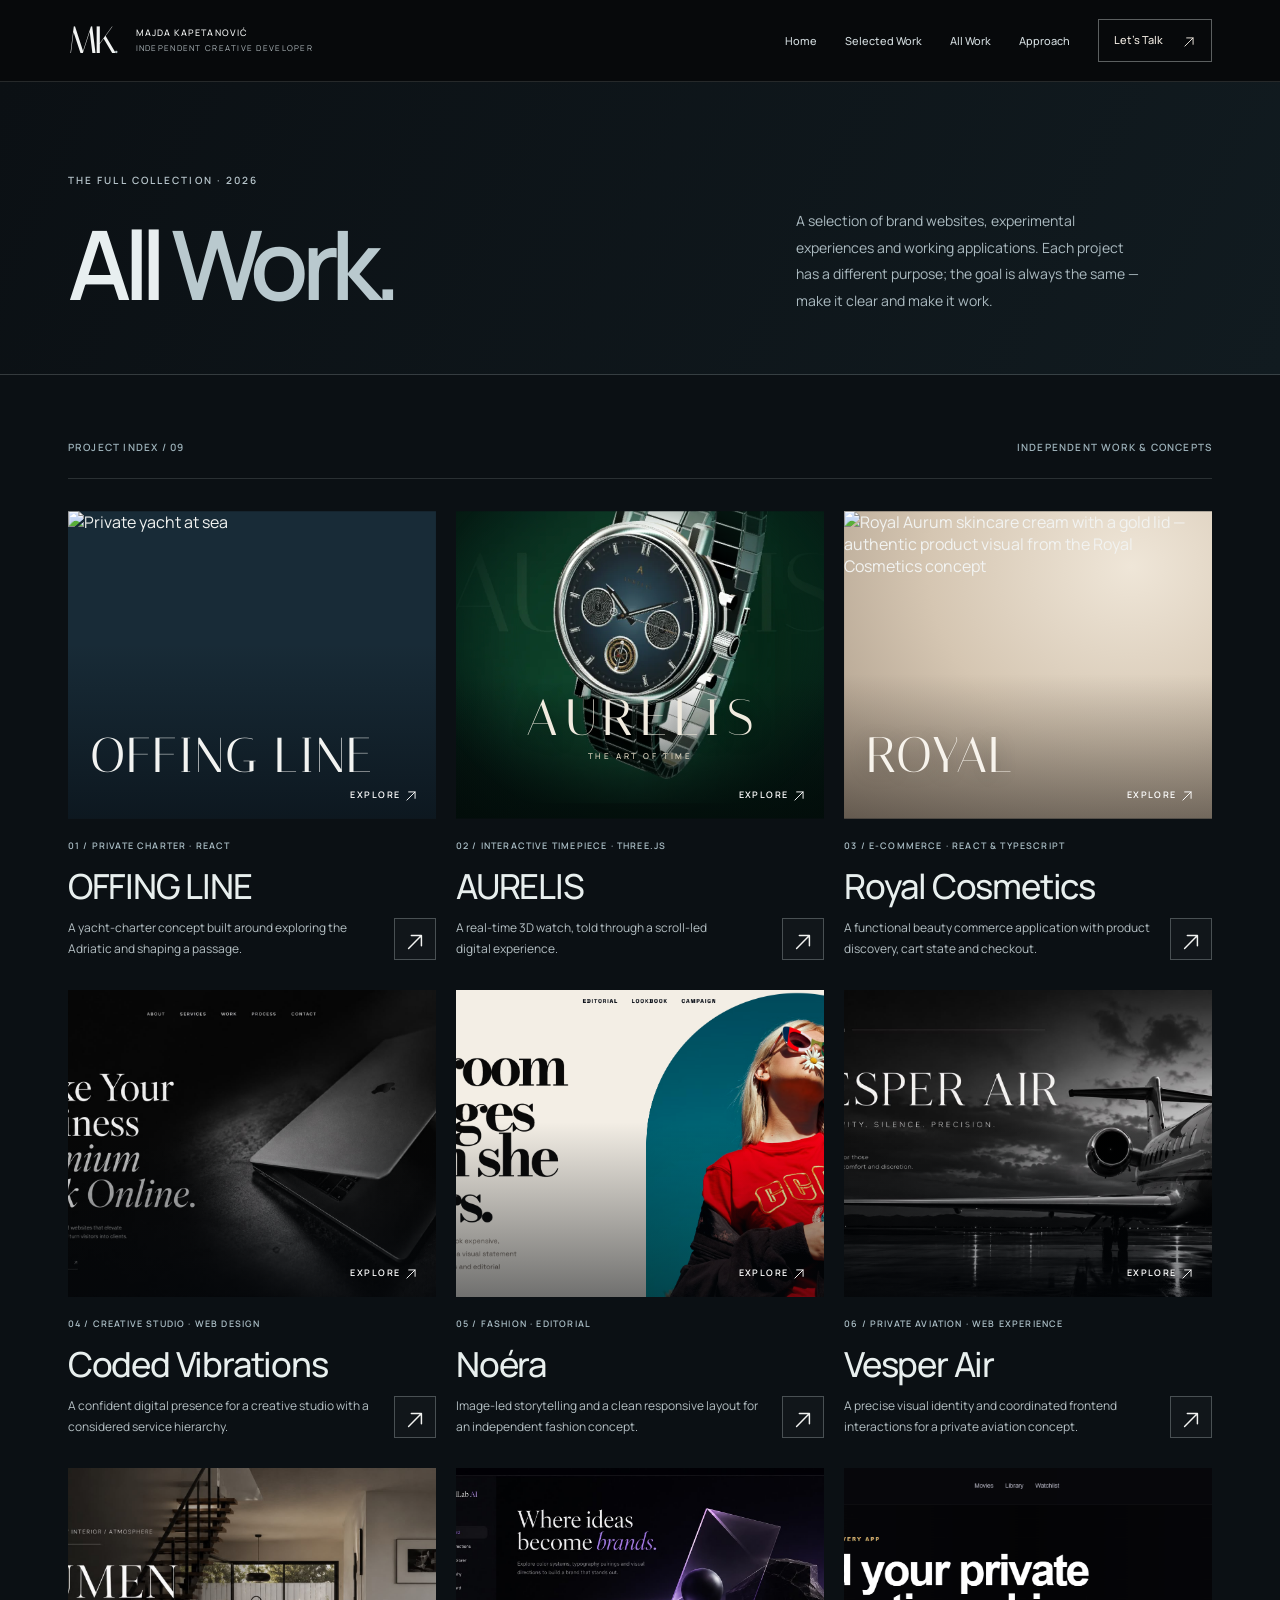
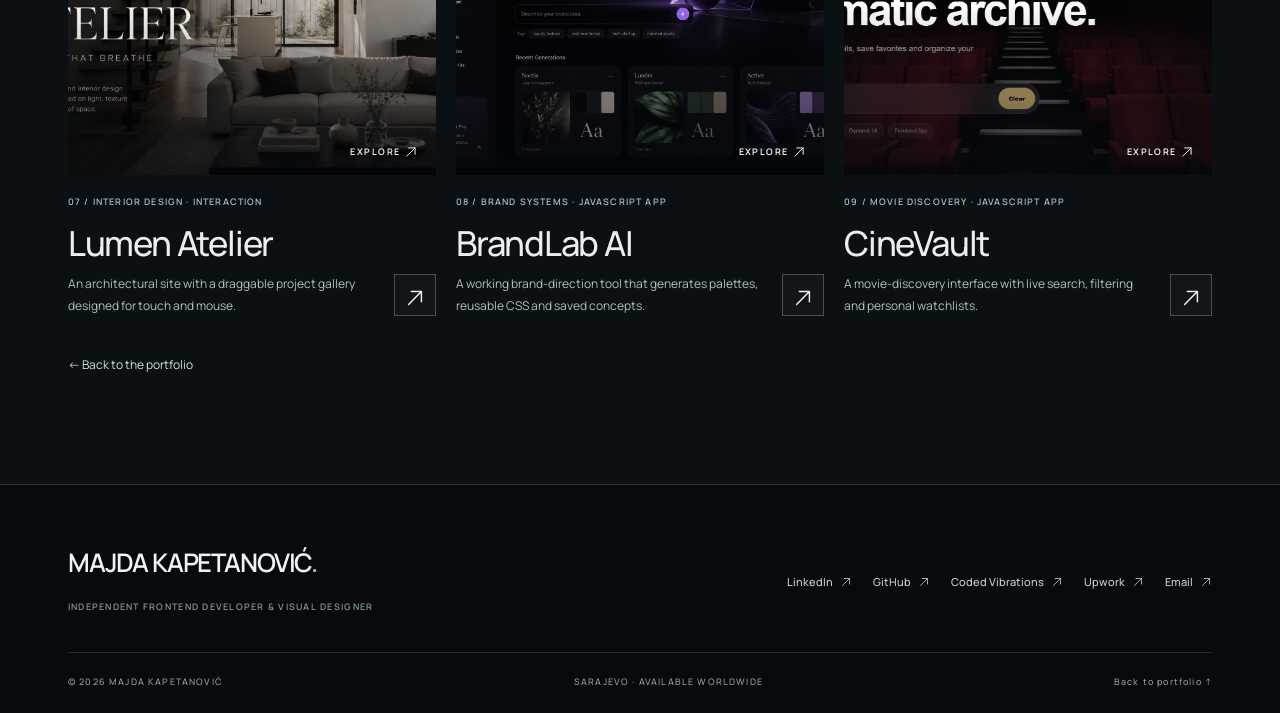
==== all-work.html @ 7fad2036 "Replace unrelated beauty stock photo with real Royal Aurum luxury product image" ====
<!DOCTYPE html><html lang="en" class="no-js"><head>
<meta charset="utf-8"><meta name="viewport" content="width=device-width,initial-scale=1">
<title>All Work | Majda Kapetanović — Frontend Developer &amp; Visual Designer</title>
<meta name="description" content="Selected websites, interactive brand experiences and frontend applications by Majda Kapetanović. Explore all projects.">
<meta name="robots" content="index, follow">
<meta name="theme-color" content="#080808">
<link rel="canonical" href="https://majdakapetanovic.com/all-work.html">
<meta property="og:type" content="website">
<meta property="og:title" content="All Work | Majda Kapetanović">
<meta property="og:description" content="An archive of websites, interactive experiences and practical frontend applications.">
<meta property="og:url" content="https://majdakapetanovic.com/all-work.html">
<meta property="og:image" content="https://majdakapetanovic.com/images/social-preview.png">
<link rel="icon" href="favicon.svg?v=3" type="image/svg+xml">
<link rel="preconnect" href="https://fonts.googleapis.com"><link rel="preconnect" href="https://fonts.gstatic.com" crossorigin>
<link href="https://fonts.googleapis.com/css2?family=Italiana&amp;family=Manrope:wght@300;400;500;600&amp;display=swap" rel="stylesheet">
<link rel="stylesheet" href="portfolio-v3.css">
    <link rel="stylesheet" href="portfolio-v4.css">
<script>document.documentElement.classList.replace("no-js","js");</script>
</head><body>
<a class="skip-link" href="#main-content">Skip to content</a>
<header class="v3-header" id="top">
<a class="v3-brand" href="/" aria-label="Return to Majda Kapetanović home"><span class="v3-brand__mark">MK<span class="v3-brand__dot">.</span></span><span class="v3-brand__name">MAJDA KAPETANOVIĆ<br><small>INDEPENDENT CREATIVE DEVELOPER</small></span></a>
<button class="v3-menu" type="button" aria-expanded="false" aria-controls="v3-navigation" aria-label="Open navigation"><span></span><span></span></button>
<nav class="v3-nav" id="v3-navigation" aria-label="Main navigation"><a href="/">Home</a><a href="/#selected-work">Selected Work</a><a href="/all-work.html" aria-current="page">All Work</a><a href="/#approach">Approach</a><a href="/#contact" class="v3-nav__contact">Let's Talk <span aria-hidden="true"><svg class="v3-arrow" width="16" height="16" viewBox="0 0 24 24" fill="none" stroke="currentColor" stroke-width="1.6" stroke-linecap="round" stroke-linejoin="round" aria-hidden="true" focusable="false"><path d="M5 19 19 5M8 5h11v11"/></svg></span></a></nav></header>
<main id="main-content">
<section class="v3-archive-hero"><div><span class="v3-overline">THE FULL COLLECTION · 2026</span><h1>All <em>Work.</em></h1></div>
<p>A selection of brand websites, experimental experiences and working applications. Each project has a different purpose; the goal is always the same — make it clear and make it work.</p></section>
<section class="v3-archive" aria-label="All portfolio projects">
<div class="v3-archive__heading"><span>PROJECT INDEX / 09</span><span>INDEPENDENT WORK &amp; CONCEPTS</span></div>
<div class="v3-archive-grid"><article class="v3-project v3-project--offing" data-v3-reveal>
<a class="v3-project__visual" href="https://offing-line.vercel.app/" target="_blank" rel="noopener noreferrer" aria-label="Explore OFFING LINE live project">
<img src="https://offing-line.vercel.app/images/passage-retouched-1920.webp" alt="Private yacht at sea" width="1200" height="900" loading="lazy" decoding="async"><span class="v3-project__watermark">OFFING LINE</span>
<span class="v3-project__explore">EXPLORE <svg class="v3-arrow" width="16" height="16" viewBox="0 0 24 24" fill="none" stroke="currentColor" stroke-width="1.6" stroke-linecap="round" stroke-linejoin="round" aria-hidden="true" focusable="false"><path d="M5 19 19 5M8 5h11v11"/></svg></span></a>
<div class="v3-project__meta"><div><span>01 / PRIVATE CHARTER · REACT</span><h3>OFFING LINE</h3><p>A yacht-charter concept built around exploring the Adriatic and shaping a passage.</p></div><a href="https://offing-line.vercel.app/" target="_blank" rel="noopener noreferrer" aria-label="Visit OFFING LINE"><span aria-hidden="true"><svg class="v3-arrow" width="16" height="16" viewBox="0 0 24 24" fill="none" stroke="currentColor" stroke-width="1.6" stroke-linecap="round" stroke-linejoin="round" aria-hidden="true" focusable="false"><path d="M5 19 19 5M8 5h11v11"/></svg></span></a></div>
</article>
<article class="v3-project v3-project--aurelis" data-v3-reveal>
<a class="v3-project__visual" href="https://aurelis-atelier-omega.vercel.app/" target="_blank" rel="noopener noreferrer" aria-label="Explore AURELIS live project">
<div class="v3-project__aurelis-silk" style="background-image:url('https://aurelis-atelier-omega.vercel.app/images/emerald-satin.png')" aria-hidden="true"></div><img class="v3-project__watch-image" src="images/aurelis-watch.webp" alt="" width="720" height="726" loading="lazy" decoding="async" onload="this.parentElement.classList.add('has-watch-image')" onerror="this.remove()"><div class="v3-project__aurelis-art" aria-hidden="true"><span>A</span><strong>AURELIS</strong><small>THE ART OF TIME</small></div>
<span class="v3-project__explore">EXPLORE <svg class="v3-arrow" width="16" height="16" viewBox="0 0 24 24" fill="none" stroke="currentColor" stroke-width="1.6" stroke-linecap="round" stroke-linejoin="round" aria-hidden="true" focusable="false"><path d="M5 19 19 5M8 5h11v11"/></svg></span></a>
<div class="v3-project__meta"><div><span>02 / INTERACTIVE TIMEPIECE · THREE.JS</span><h3>AURELIS</h3><p>A real-time 3D watch, told through a scroll-led digital experience.</p></div><a href="https://aurelis-atelier-omega.vercel.app/" target="_blank" rel="noopener noreferrer" aria-label="Visit AURELIS"><span aria-hidden="true"><svg class="v3-arrow" width="16" height="16" viewBox="0 0 24 24" fill="none" stroke="currentColor" stroke-width="1.6" stroke-linecap="round" stroke-linejoin="round" aria-hidden="true" focusable="false"><path d="M5 19 19 5M8 5h11v11"/></svg></span></a></div>
</article>
<article class="v3-project v3-project--royal" data-v3-reveal>
<a class="v3-project__visual" href="https://final-royal-cosmetics-2.vercel.app/" target="_blank" rel="noopener noreferrer" aria-label="Explore Royal Cosmetics live project">
<img src="images/royal-aurum.webp" alt="Royal Aurum skincare cream with a gold lid — authentic product visual from the Royal Cosmetics concept" width="640" height="640" loading="lazy" decoding="async"><span class="v3-project__watermark">ROYAL</span>
<span class="v3-project__explore">EXPLORE <svg class="v3-arrow" width="16" height="16" viewBox="0 0 24 24" fill="none" stroke="currentColor" stroke-width="1.6" stroke-linecap="round" stroke-linejoin="round" aria-hidden="true" focusable="false"><path d="M5 19 19 5M8 5h11v11"/></svg></span></a>
<div class="v3-project__meta"><div><span>03 / E-COMMERCE · REACT &amp; TYPESCRIPT</span><h3>Royal Cosmetics</h3><p>A functional beauty commerce application with product discovery, cart state and checkout.</p></div><a href="https://final-royal-cosmetics-2.vercel.app/" target="_blank" rel="noopener noreferrer" aria-label="Visit Royal Cosmetics"><span aria-hidden="true"><svg class="v3-arrow" width="16" height="16" viewBox="0 0 24 24" fill="none" stroke="currentColor" stroke-width="1.6" stroke-linecap="round" stroke-linejoin="round" aria-hidden="true" focusable="false"><path d="M5 19 19 5M8 5h11v11"/></svg></span></a></div>
</article>
<article class="v3-project " data-v3-reveal>
<a class="v3-project__visual" href="https://majda03.github.io/Premium-Landing/" target="_blank" rel="noopener noreferrer" aria-label="Explore Coded Vibrations live project">
<img src="images/coded-vibrations.jpeg" alt="Coded Vibrations site preview" width="1200" height="900" loading="lazy" decoding="async">
<span class="v3-project__explore">EXPLORE <svg class="v3-arrow" width="16" height="16" viewBox="0 0 24 24" fill="none" stroke="currentColor" stroke-width="1.6" stroke-linecap="round" stroke-linejoin="round" aria-hidden="true" focusable="false"><path d="M5 19 19 5M8 5h11v11"/></svg></span></a>
<div class="v3-project__meta"><div><span>04 / CREATIVE STUDIO · WEB DESIGN</span><h3>Coded Vibrations</h3><p>A confident digital presence for a creative studio with a considered service hierarchy.</p></div><a href="https://majda03.github.io/Premium-Landing/" target="_blank" rel="noopener noreferrer" aria-label="Visit Coded Vibrations"><span aria-hidden="true"><svg class="v3-arrow" width="16" height="16" viewBox="0 0 24 24" fill="none" stroke="currentColor" stroke-width="1.6" stroke-linecap="round" stroke-linejoin="round" aria-hidden="true" focusable="false"><path d="M5 19 19 5M8 5h11v11"/></svg></span></a></div>
</article>
<article class="v3-project " data-v3-reveal>
<a class="v3-project__visual" href="https://majda03.github.io/Noera-Fashion-Landing-Page/" target="_blank" rel="noopener noreferrer" aria-label="Explore Noéra live project">
<img src="images/b.png" alt="Noéra editorial fashion website" width="1200" height="900" loading="lazy" decoding="async">
<span class="v3-project__explore">EXPLORE <svg class="v3-arrow" width="16" height="16" viewBox="0 0 24 24" fill="none" stroke="currentColor" stroke-width="1.6" stroke-linecap="round" stroke-linejoin="round" aria-hidden="true" focusable="false"><path d="M5 19 19 5M8 5h11v11"/></svg></span></a>
<div class="v3-project__meta"><div><span>05 / FASHION · EDITORIAL</span><h3>Noéra</h3><p>Image-led storytelling and a clean responsive layout for an independent fashion concept.</p></div><a href="https://majda03.github.io/Noera-Fashion-Landing-Page/" target="_blank" rel="noopener noreferrer" aria-label="Visit Noéra"><span aria-hidden="true"><svg class="v3-arrow" width="16" height="16" viewBox="0 0 24 24" fill="none" stroke="currentColor" stroke-width="1.6" stroke-linecap="round" stroke-linejoin="round" aria-hidden="true" focusable="false"><path d="M5 19 19 5M8 5h11v11"/></svg></span></a></div>
</article>
<article class="v3-project " data-v3-reveal>
<a class="v3-project__visual" href="https://majda03.github.io/Premium-vibe-Landing-Page/" target="_blank" rel="noopener noreferrer" aria-label="Explore Vesper Air live project">
<img src="images/vesper-air.jpeg" alt="Vesper Air luxury website" width="1200" height="900" loading="lazy" decoding="async">
<span class="v3-project__explore">EXPLORE <svg class="v3-arrow" width="16" height="16" viewBox="0 0 24 24" fill="none" stroke="currentColor" stroke-width="1.6" stroke-linecap="round" stroke-linejoin="round" aria-hidden="true" focusable="false"><path d="M5 19 19 5M8 5h11v11"/></svg></span></a>
<div class="v3-project__meta"><div><span>06 / PRIVATE AVIATION · WEB EXPERIENCE</span><h3>Vesper Air</h3><p>A precise visual identity and coordinated frontend interactions for a private aviation concept.</p></div><a href="https://majda03.github.io/Premium-vibe-Landing-Page/" target="_blank" rel="noopener noreferrer" aria-label="Visit Vesper Air"><span aria-hidden="true"><svg class="v3-arrow" width="16" height="16" viewBox="0 0 24 24" fill="none" stroke="currentColor" stroke-width="1.6" stroke-linecap="round" stroke-linejoin="round" aria-hidden="true" focusable="false"><path d="M5 19 19 5M8 5h11v11"/></svg></span></a></div>
</article>
<article class="v3-project " data-v3-reveal>
<a class="v3-project__visual" href="https://majda03.github.io/LUMEN-Atelier/" target="_blank" rel="noopener noreferrer" aria-label="Explore Lumen Atelier live project">
<img src="images/lumen-atelier.jpeg" alt="Lumen Atelier architecture website" width="1200" height="900" loading="lazy" decoding="async">
<span class="v3-project__explore">EXPLORE <svg class="v3-arrow" width="16" height="16" viewBox="0 0 24 24" fill="none" stroke="currentColor" stroke-width="1.6" stroke-linecap="round" stroke-linejoin="round" aria-hidden="true" focusable="false"><path d="M5 19 19 5M8 5h11v11"/></svg></span></a>
<div class="v3-project__meta"><div><span>07 / INTERIOR DESIGN · INTERACTION</span><h3>Lumen Atelier</h3><p>An architectural site with a draggable project gallery designed for touch and mouse.</p></div><a href="https://majda03.github.io/LUMEN-Atelier/" target="_blank" rel="noopener noreferrer" aria-label="Visit Lumen Atelier"><span aria-hidden="true"><svg class="v3-arrow" width="16" height="16" viewBox="0 0 24 24" fill="none" stroke="currentColor" stroke-width="1.6" stroke-linecap="round" stroke-linejoin="round" aria-hidden="true" focusable="false"><path d="M5 19 19 5M8 5h11v11"/></svg></span></a></div>
</article>
<article class="v3-project " data-v3-reveal>
<a class="v3-project__visual" href="https://majda03.github.io/BrandLab-AI-App/" target="_blank" rel="noopener noreferrer" aria-label="Explore BrandLab AI live project">
<img src="images/brandlab-preview.jpeg" alt="BrandLab AI application preview" width="1200" height="900" loading="lazy" decoding="async">
<span class="v3-project__explore">EXPLORE <svg class="v3-arrow" width="16" height="16" viewBox="0 0 24 24" fill="none" stroke="currentColor" stroke-width="1.6" stroke-linecap="round" stroke-linejoin="round" aria-hidden="true" focusable="false"><path d="M5 19 19 5M8 5h11v11"/></svg></span></a>
<div class="v3-project__meta"><div><span>08 / BRAND SYSTEMS · JAVASCRIPT APP</span><h3>BrandLab AI</h3><p>A working brand-direction tool that generates palettes, reusable CSS and saved concepts.</p></div><a href="https://majda03.github.io/BrandLab-AI-App/" target="_blank" rel="noopener noreferrer" aria-label="Visit BrandLab AI"><span aria-hidden="true"><svg class="v3-arrow" width="16" height="16" viewBox="0 0 24 24" fill="none" stroke="currentColor" stroke-width="1.6" stroke-linecap="round" stroke-linejoin="round" aria-hidden="true" focusable="false"><path d="M5 19 19 5M8 5h11v11"/></svg></span></a></div>
</article>
<article class="v3-project " data-v3-reveal>
<a class="v3-project__visual" href="https://majda03.github.io/Cinema-applicaton-JavaScript-HTML-CSS/" target="_blank" rel="noopener noreferrer" aria-label="Explore CineVault live project">
<img src="images/cinevault-preview1.png" alt="CineVault movie application preview" width="1200" height="900" loading="lazy" decoding="async">
<span class="v3-project__explore">EXPLORE <svg class="v3-arrow" width="16" height="16" viewBox="0 0 24 24" fill="none" stroke="currentColor" stroke-width="1.6" stroke-linecap="round" stroke-linejoin="round" aria-hidden="true" focusable="false"><path d="M5 19 19 5M8 5h11v11"/></svg></span></a>
<div class="v3-project__meta"><div><span>09 / MOVIE DISCOVERY · JAVASCRIPT APP</span><h3>CineVault</h3><p>A movie-discovery interface with live search, filtering and personal watchlists.</p></div><a href="https://majda03.github.io/Cinema-applicaton-JavaScript-HTML-CSS/" target="_blank" rel="noopener noreferrer" aria-label="Visit CineVault"><span aria-hidden="true"><svg class="v3-arrow" width="16" height="16" viewBox="0 0 24 24" fill="none" stroke="currentColor" stroke-width="1.6" stroke-linecap="round" stroke-linejoin="round" aria-hidden="true" focusable="false"><path d="M5 19 19 5M8 5h11v11"/></svg></span></a></div>
</article></div>
<a class="v3-archive-back" href="/">← Back to the portfolio</a>
</section></main>
<footer class="v3-footer v4-footer">
 <div class="v4-footer__identity"><strong>MAJDA KAPETANOVIĆ<span aria-hidden="true">.</span></strong><small>INDEPENDENT FRONTEND DEVELOPER &amp; VISUAL DESIGNER</small></div>
 <div class="v4-footer__social" aria-label="Professional profiles">
   <a href="https://www.linkedin.com/in/majda-kapetanovi%C4%87-b5982b284/" target="_blank" rel="noopener noreferrer">LinkedIn <svg class="v3-arrow" width="16" height="16" viewBox="0 0 24 24" fill="none" stroke="currentColor" stroke-width="1.6" stroke-linecap="round" stroke-linejoin="round" aria-hidden="true" focusable="false"><path d="M5 19 19 5M8 5h11v11"/></svg></a>
   <a href="https://github.com/majda03" target="_blank" rel="noopener noreferrer">GitHub <svg class="v3-arrow" width="16" height="16" viewBox="0 0 24 24" fill="none" stroke="currentColor" stroke-width="1.6" stroke-linecap="round" stroke-linejoin="round" aria-hidden="true" focusable="false"><path d="M5 19 19 5M8 5h11v11"/></svg></a>
   <a href="https://www.instagram.com/codedvibrations/" target="_blank" rel="noopener noreferrer" aria-label="Coded Vibrations creative studio on Instagram">Coded Vibrations <svg class="v3-arrow" width="16" height="16" viewBox="0 0 24 24" fill="none" stroke="currentColor" stroke-width="1.6" stroke-linecap="round" stroke-linejoin="round" aria-hidden="true" focusable="false"><path d="M5 19 19 5M8 5h11v11"/></svg></a>
   <a href="https://www.upwork.com/freelancers/~017c87bd321f2e297f" target="_blank" rel="noopener noreferrer">Upwork <svg class="v3-arrow" width="16" height="16" viewBox="0 0 24 24" fill="none" stroke="currentColor" stroke-width="1.6" stroke-linecap="round" stroke-linejoin="round" aria-hidden="true" focusable="false"><path d="M5 19 19 5M8 5h11v11"/></svg></a>
   <a href="mailto:majda.tech10@gmail.com">Email <svg class="v3-arrow" width="16" height="16" viewBox="0 0 24 24" fill="none" stroke="currentColor" stroke-width="1.6" stroke-linecap="round" stroke-linejoin="round" aria-hidden="true" focusable="false"><path d="M5 19 19 5M8 5h11v11"/></svg></a>
 </div>
 <div class="v4-footer__base"><span>© 2026 MAJDA KAPETANOVIĆ</span><span>SARAJEVO · AVAILABLE WORLDWIDE</span><a href="/">Back to portfolio ↑</a></div>
 </footer>
<script src="portfolio-v3.js" defer></script></body></html>
---- portfolio-v3.css ----
:root{--black:#080808;--ink:#0e0d0d;--ivory:#f1ebe2;--muted:#beb6b1;--rose:#c9a7b0;--wine:#40202b;--line:rgba(241,235,226,.17);--page:clamp(22px,5.3vw,105px);--serif:"Italiana",Georgia,serif;--sans:"Manrope",Arial,sans-serif;--ease:cubic-bezier(.22,1,.36,1)}
*,*::before,*::after{box-sizing:border-box}
html{scroll-behavior:smooth;scroll-padding-top:86px;background:var(--black)}
body{margin:0;min-width:320px;overflow-x:hidden;background:var(--black);color:var(--ivory);font-family:var(--sans);-webkit-font-smoothing:antialiased}
a{color:inherit;text-decoration:none}
button,input,select,textarea{font:inherit}
button{cursor:pointer}
a,button{-webkit-tap-highlight-color:transparent}
a:focus-visible,button:focus-visible,input:focus-visible,textarea:focus-visible,select:focus-visible,summary:focus-visible{outline:2px solid var(--rose);outline-offset:5px}
::selection{background:#d9bec5;color:#160f12}
.skip-link{position:fixed;top:-70px;left:20px;z-index:200;padding:14px 18px;background:var(--ivory);color:#111;transition:top .2s}
.skip-link:focus{top:12px}
.v3-overline{display:block;font:600 10px/1.6 var(--sans);letter-spacing:.21em;text-transform:uppercase;color:var(--rose)}
.v3-overline span{color:var(--ivory)}
.v3-header{height:82px;padding:0 var(--page);position:relative;z-index:20;border-bottom:1px solid var(--line);display:flex;align-items:center;justify-content:space-between;gap:30px;background:rgba(8,8,8,.95)}
.v3-brand{display:flex;align-items:center;gap:21px;min-width:0}
.v3-brand__mark{font:400 38px/1 var(--serif);white-space:nowrap;letter-spacing:-.09em}
.v3-brand__dot{color:#c396a5}
.v3-brand__name{font:500 9px/1.65 var(--sans);letter-spacing:.12em;white-space:nowrap}
.v3-brand__name small{font:400 8px/1.6 var(--sans);letter-spacing:.16em;color:#ada5a1}
.v3-nav{display:flex;align-items:center;gap:clamp(16px,2.2vw,38px)}
.v3-nav a{font-size:11px;font-weight:500;white-space:nowrap;color:#cbc4c0;transition:color .25s}
.v3-nav a:hover{color:#fff}
.v3-nav__contact{border:1px solid rgba(230,213,217,.42);padding:12px 15px;color:#f1ebe2!important}
.v3-nav__contact span{padding-left:17px}
.v3-menu{display:none}
/* A substantially redesigned introduction: real portrait, strong visual hierarchy, no noise. */
.v3-hero{position:relative;isolation:isolate;min-height:min(820px,calc(100svh - 82px));display:grid;grid-template-columns:minmax(0,1.17fr) minmax(310px,.83fr);align-items:stretch;overflow:hidden;background:#080808}
.v3-hero::before{content:"";position:absolute;inset:-15% 25% 0 -30%;background:radial-gradient(ellipse at 74% 64%,rgba(86,28,48,.24),transparent 61%);pointer-events:none;z-index:-1}
.v3-hero__content{min-width:0;z-index:2;display:flex;flex-direction:column;justify-content:center;padding:clamp(72px,7vw,140px) 0 clamp(100px,8vw,120px) var(--page)}
.v3-hero__eyebrow{margin:0 0 clamp(28px,4vw,64px)}
.v3-hero h1{font:400 clamp(66px,7.2vw,137px)/1.02 var(--serif);letter-spacing:-.037em;font-weight:400;margin:0;max-width:1050px;position:relative}
.v3-hero h1 em{display:block;font-weight:400;font-style:normal;color:#d3b0b8;white-space:nowrap;letter-spacing:-.05em}
.v3-hero__intro{font:400 clamp(13px,1.04vw,16px)/1.9 var(--sans);color:#bdb3b1;max-width:490px;margin:clamp(30px,4vw,48px) 0 28px}
.v3-hero__actions{display:flex;flex-wrap:wrap;align-items:center;gap:clamp(17px,2vw,32px);margin-top:8px}
.v3-button{display:inline-flex;align-items:center;justify-content:space-between;min-width:218px;gap:32px;padding:17px 19px;background:var(--ivory);color:#141012;font:600 11px/1.5 var(--sans);transition:background .2s,transform .3s var(--ease)}
.v3-button:hover{background:#dcbec6;transform:translateY(-2px)}
.v3-text-link{font-size:11px;font-weight:600;border-bottom:1px solid #a69a99;padding:14px 0;display:inline-flex;gap:26px;transition:color .25s}
.v3-text-link:hover{color:#e1b6c1}
.v3-hero__portrait{min-width:0;position:relative;margin:0;overflow:hidden;border-left:1px solid var(--line);background:#191719}
.v3-hero__portrait picture{display:block;height:100%}
.v3-hero__portrait img{width:100%;height:100%;object-fit:cover;object-position:center 31%;filter:grayscale(100%) contrast(1.05) brightness(.87)}
.v3-hero__portrait::after{content:"";position:absolute;inset:0;background:linear-gradient(180deg,rgba(14,10,12,.08),transparent 34%,rgba(11,8,10,.42) 100%);pointer-events:none}
.v3-hero__portrait figcaption{position:absolute;z-index:1;bottom:23px;left:24px;right:24px;display:flex;justify-content:space-between;gap:10px;font:600 8px/1.6 var(--sans);letter-spacing:.12em;color:#e7dfdb}
.v3-hero__index{position:absolute;bottom:26px;left:var(--page);width:calc(56% - var(--page));display:flex;justify-content:space-between;gap:20px;color:#8a7d7f;font-size:9px;font-weight:600;letter-spacing:.17em}
.v3-hero__index span{color:#b39ea5}
.v3-section-heading{display:grid;grid-template-columns:.24fr 1fr .68fr;gap:36px;align-items:end;margin-bottom:clamp(35px,5vw,75px)}
.v3-section-heading h2{font:400 clamp(56px,6.3vw,110px)/1.02 var(--serif);letter-spacing:-.035em;margin:0}
.v3-section-heading h2 em{font-weight:400;color:#c9a7b0;font-style:normal}
.v3-section-heading>p{color:var(--muted);font:400 13px/1.9 var(--sans);max-width:320px;margin:0}
.v3-work{padding:clamp(78px,8.4vw,135px) var(--page) clamp(75px,8vw,120px);background:#0c0c0c;border-top:1px solid var(--line)}
.v3-feature-grid{display:grid;grid-template-columns:repeat(3,minmax(0,1fr));gap:clamp(15px,2vw,28px)}
.v3-project{min-width:0}
.v3-project__visual{height:clamp(230px,29vw,485px);position:relative;overflow:hidden;display:block;isolation:isolate;background:#16242c}
.v3-project__visual::after{content:"";position:absolute;inset:0;background:linear-gradient(180deg,transparent 43%,rgba(4,8,13,.55) 100%);pointer-events:none}
.v3-project__visual img{width:100%;height:100%;object-fit:cover;transition:transform .75s var(--ease)}
.v3-project:hover .v3-project__visual img{transform:scale(1.05)}
.v3-project__watermark{position:absolute;z-index:1;bottom:37px;left:22px;color:#f1eae2;font:400 clamp(37px,3.8vw,62px)/1.05 var(--serif);letter-spacing:.02em}
.v3-project__explore{position:absolute;z-index:2;right:18px;bottom:16px;font-size:9px;font-weight:600;letter-spacing:.16em;color:#fff}
.v3-project--aurelis .v3-project__visual{background:radial-gradient(ellipse at 53% 43%,#235d45,#06251a 68%,#04130d)}
.v3-project__aurelis-silk{position:absolute;inset:0;background-position:center;background-size:cover;opacity:.48;mix-blend-mode:soft-light;filter:saturate(.75)}
.v3-project__aurelis-art{z-index:1;position:absolute;inset:0;display:flex;align-items:center;justify-content:center;flex-direction:column}
.v3-project__aurelis-art>span{position:absolute;font:400 clamp(150px,20vw,310px)/.8 var(--serif);color:rgba(232,220,200,.16);transform:translateY(-3%)}
.v3-project__aurelis-art strong{z-index:1;font:400 clamp(47px,5.4vw,87px)/1 var(--serif);letter-spacing:.11em;color:#f1ebdf;text-indent:.11em}
.v3-project__aurelis-art small{z-index:1;font:500 9px/1.5 var(--sans);letter-spacing:.32em;color:#e1d8c4;margin-top:17px}
.v3-project--royal .v3-project__visual{background:#3c1d2c}
.v3-project--royal .v3-project__visual img{filter:saturate(.8) brightness(.76)}
.v3-project__meta{display:flex;justify-content:space-between;align-items:flex-end;gap:16px;padding:25px 0 0}
.v3-project__meta>div{min-width:0}
.v3-project__meta>div>span{display:block;font:600 9px/1.5 var(--sans);letter-spacing:.13em;color:#ae939e;margin-bottom:13px}
.v3-project__meta h3{font:400 clamp(30px,3vw,49px)/1.2 var(--serif);margin:0 0 10px}
.v3-project__meta p{font:400 12px/1.8 var(--sans);margin:0;max-width:345px;color:#b4aaa9}
.v3-project__meta>a{font-size:24px;flex-shrink:0;width:42px;height:42px;border:1px solid var(--line);display:flex;align-items:center;justify-content:center;transition:background .25s}
.v3-project__meta>a:hover{background:var(--wine)}
.v3-all-work-link{display:flex;align-items:center;gap:26px;padding:25px 0 0;margin-top:55px;border-top:1px solid var(--line);font:400 clamp(25px,3.1vw,45px)/1.3 var(--serif)}
.v3-all-work-link>span:first-child{margin-left:auto;font:500 10px/1.7 var(--sans);letter-spacing:.04em;color:#a9a0a0}
.v3-all-work-link>span:last-child{font:400 32px/1 var(--sans);transition:transform .2s}
.v3-all-work-link:hover>span:last-child{transform:translate(4px,-4px)}
.v3-approach{padding:clamp(75px,8.5vw,145px) var(--page);display:grid;grid-template-columns:minmax(0,1fr) minmax(0,1.2fr);gap:clamp(30px,5vw,80px);background:#100d0e;border-top:1px solid var(--line)}
.v3-approach__intro h2{font:400 clamp(47px,5.2vw,92px)/1.08 var(--serif);margin:35px 0 0;letter-spacing:-.035em}
.v3-approach__intro em{color:#d1abb4;font-style:normal}
.v3-approach__columns{display:grid;gap:0}
.v3-approach__columns>div{border-bottom:1px solid var(--line);padding:16px 0 21px;display:grid;grid-template-columns:.85fr 1.2fr;gap:11px 20px}
.v3-approach__columns>div:first-child{border-top:1px solid var(--line)}
.v3-approach__columns span{font-size:9px;font-weight:600;letter-spacing:.13em;color:#a58e94;padding-top:10px}
.v3-approach__columns h3{font:400 clamp(25px,2.6vw,39px)/1.2 var(--serif);margin:0}
.v3-approach__columns p{grid-column:2;font:400 12px/1.85 var(--sans);color:#b7aeb0;margin:0}
.v3-about{padding:clamp(65px,7vw,110px) var(--page);background:#100d0e;display:grid;grid-template-columns:1fr 1.35fr;gap:clamp(28px,7vw,110px);border-top:1px solid var(--line)}
.v3-about h2{font:400 clamp(48px,5.5vw,91px)/1.07 var(--serif);margin:0;letter-spacing:-.04em}
.v3-about h2 em{color:#d1abb4;font-style:normal}
.v3-about p{font:400 14px/1.95 var(--sans);color:#beb3b3;max-width:650px;margin:0;align-self:end;grid-column:2}
.v3-about__sign{grid-column:2;color:#d0afb6;font:400 30px/1 var(--serif);margin-top:8px}
.v3-contact{display:grid;grid-template-columns:.9fr 1.1fr;gap:clamp(38px,8vw,140px);padding:clamp(85px,10vw,160px) var(--page);background:#080808;border-top:1px solid var(--line)}
.v3-contact__copy h2{font:400 clamp(58px,6.3vw,108px)/1.04 var(--serif);letter-spacing:-.035em;margin:35px 0 30px}
.v3-contact__copy h2 em{font-style:normal;color:#d1abb4}
.v3-contact__copy p{font-size:13px;color:#beb6b4;line-height:1.9;max-width:370px;margin:0 0 27px}
.v3-email{font:400 clamp(18px,1.6vw,25px)/1.4 var(--serif);border-bottom:1px solid #bca2aa;display:inline-flex;gap:20px;padding-bottom:12px;word-break:break-word}
.v3-form{padding:32px;border:1px solid var(--line);align-self:start}
.v3-form>.v3-overline{margin-bottom:25px}
.v3-form__two{display:grid;grid-template-columns:1fr 1fr;gap:14px}
.v3-form label{display:flex;flex-direction:column;gap:8px;font:500 10px/1.4 var(--sans);color:#d5c6c4;letter-spacing:.02em;margin-bottom:17px}
.v3-form input,.v3-form select,.v3-form textarea{width:100%;border:1px solid rgba(232,215,214,.23);border-radius:0;min-height:44px;background:#141112;color:#f1ebe2;padding:12px;font:400 12px/1.5 var(--sans);letter-spacing:0;outline-offset:0}
.v3-form textarea{resize:vertical}
.v3-form input::placeholder,.v3-form textarea::placeholder{color:#8f8386}
.v3-form input:focus,.v3-form select:focus,.v3-form textarea:focus{border-color:#d1abb4}
.v3-honeypot{position:absolute;left:-9999px}
.v3-form__end{display:flex;justify-content:space-between;align-items:center;gap:12px}
.v3-form__end span{font-size:10px;color:#9e9294}
.v3-form__end button{flex-shrink:0;border:0;background:var(--ivory);color:#111;padding:14px 16px;font-size:11px;font-weight:600;display:inline-flex;gap:18px;align-items:center}
.v3-form__end button:hover{background:#d4b5bd}
.v3-form__status{color:#e6d3d4;font-size:12px}
.v3-footer{display:flex;flex-wrap:wrap;justify-content:space-between;align-items:center;gap:20px;padding:25px var(--page);border-top:1px solid var(--line);background:#070707;font:500 9px/1.6 var(--sans);letter-spacing:.1em;color:#9d9392}
.v3-footer div{display:flex;gap:21px}
.v3-footer a:hover{color:#fff}
/* All Work: separate index, compact editorial catalogue, no need to scroll through it on home. */
.v3-archive-hero{padding:clamp(80px,8vw,140px) var(--page) 60px;display:grid;grid-template-columns:1fr .6fr;align-items:end;gap:35px;border-bottom:1px solid var(--line);background:radial-gradient(ellipse at 86% 18%,#28131b 0%,transparent 52%),#090809}
.v3-archive-hero h1{font:400 clamp(82px,10vw,170px)/1 var(--serif);margin:30px 0 0;letter-spacing:-.05em}
.v3-archive-hero p{color:#b4aaab;font:400 14px/1.9 var(--sans);max-width:350px;margin:0}
.v3-archive{padding:45px var(--page) 110px;background:#0b0a0a}
.v3-archive__heading{padding:20px 0 23px;display:flex;justify-content:space-between;border-bottom:1px solid var(--line);color:#c5b4b5;font:600 10px/1.5 var(--sans);letter-spacing:.14em}
.v3-archive-grid{display:grid;grid-template-columns:repeat(3,minmax(0,1fr));gap:30px 20px;margin-top:32px}
.v3-archive .v3-project__visual{height:clamp(215px,24vw,360px)}
.v3-archive .v3-project__meta h3{font-size:35px}
.v3-archive-back{display:inline-flex;padding:40px 0 0;font-size:12px;gap:14px;color:#f4eae4}
.v3-archive-back:hover{color:#d1abb4}
.js [data-v3-reveal]{opacity:0;transform:translate3d(0,22px,0);transition:opacity .75s var(--ease),transform .75s var(--ease)}
.js [data-v3-reveal].is-visible{opacity:1;transform:none}
.v3-hero__content{animation:v3-intro .9s var(--ease) both}
.v3-hero__portrait{animation:v3-photo .95s var(--ease) .15s both}
@keyframes v3-intro{from{opacity:0;transform:translateY(15px)}to{opacity:1;transform:none}}
@keyframes v3-photo{from{opacity:0;clip-path:inset(8% 0 0 0)}to{opacity:1;clip-path:inset(0)}}
@media(max-width:1250px){.v3-hero h1{font-size:clamp(57px,6.4vw,87px)}.v3-nav{gap:17px}.v3-section-heading{grid-template-columns:.3fr 1fr}.v3-section-heading>p{grid-column:2}}
@media(max-width:980px){
 .v3-header{height:72px}.v3-menu{display:flex;flex-direction:column;justify-content:center;gap:6px;order:3;border:1px solid var(--line);background:transparent;width:43px;height:43px;padding:11px}
 .v3-menu span{height:1px;width:100%;background:#f0ebe4;display:block;transition:transform .2s}
 .v3-menu[aria-expanded="true"] span:first-child{transform:translateY(3.5px) rotate(45deg)}
 .v3-menu[aria-expanded="true"] span:last-child{transform:translateY(-3.5px) rotate(-45deg)}
 .v3-nav{display:none;position:absolute;top:72px;left:0;right:0;background:#0c0a0b;border-bottom:1px solid var(--line);padding:25px var(--page) 30px;flex-direction:column;align-items:stretch;gap:0;box-shadow:0 20px 40px #0007}
 .v3-nav.is-open{display:flex}
 .v3-nav a{padding:13px 0;border-bottom:1px solid var(--line);font-size:13px}
 .v3-nav__contact{padding:14px!important;text-align:center;margin-top:14px;border:1px solid rgba(230,213,217,.42)!important}
 .v3-hero{grid-template-columns:minmax(0,1fr) minmax(275px,.8fr);min-height:690px}
 .v3-hero h1{font-size:clamp(50px,6.1vw,80px)}
 .v3-feature-grid{grid-template-columns:repeat(2,minmax(0,1fr))}
 .v3-project__visual{height:clamp(285px,40vw,420px)}
 .v3-approach{grid-template-columns:1fr}
 .v3-about{grid-template-columns:1fr}
 .v3-about p,.v3-about__sign{grid-column:1}
 .v3-contact{grid-template-columns:1fr}
 .v3-archive-grid{grid-template-columns:repeat(2,minmax(0,1fr))}
}
@media(max-width:700px){
 :root{--page:22px}
 .v3-header{height:66px}
 .v3-brand__mark{font-size:35px}.v3-brand__name{font-size:8px;letter-spacing:.05em}.v3-brand__name small{font-size:7px;letter-spacing:.09em}
 .v3-nav{top:66px}
 .v3-hero{min-height:0;display:flex;flex-direction:column}
 .v3-hero__content{padding:65px var(--page) 48px}
 .v3-hero h1{font-size:clamp(47px,11.6vw,80px);letter-spacing:-.045em}
 .v3-hero h1 em{white-space:normal}
 .v3-hero__eyebrow{margin-bottom:28px}
 .v3-hero__intro{font-size:13px;line-height:1.85;max-width:480px;margin:25px 0 24px}
 .v3-hero__actions{margin-top:0;gap:21px}
 .v3-button{min-width:195px;padding:15px 16px}
 .v3-hero__portrait{height:clamp(320px,63svh,530px);width:100%;border-left:0;border-top:1px solid var(--line)}
 .v3-hero__portrait img{object-position:center 25%}
 .v3-hero__index{display:none}
 .v3-work{padding-top:68px;padding-bottom:75px}
 .v3-section-heading{grid-template-columns:1fr;gap:18px;margin-bottom:30px}
 .v3-section-heading h2{font-size:clamp(57px,12vw,82px)}
 .v3-section-heading>p{grid-column:1}
 .v3-feature-grid,.v3-archive-grid{grid-template-columns:1fr;gap:35px}
 .v3-project__visual,.v3-archive .v3-project__visual{height:clamp(250px,72vw,430px)}
 .v3-project__watermark{font-size:clamp(47px,10vw,64px)}
 .v3-project__aurelis-art strong{font-size:clamp(56px,11vw,80px)}
 .v3-project__meta{padding-top:18px}.v3-project__meta h3{font-size:36px}
 .v3-all-work-link{margin-top:43px;gap:14px}
 .v3-all-work-link>span:first-child{display:none}
 .v3-all-work-link>span:last-child{margin-left:auto}
 .v3-approach,.v3-about,.v3-contact{padding:70px var(--page)}
 .v3-approach__intro h2{font-size:clamp(49px,10vw,69px);margin-top:24px}
 .v3-approach__columns>div{grid-template-columns:.65fr 1.2fr}
 .v3-about h2{font-size:clamp(47px,10vw,67px)}
 .v3-contact__copy h2{font-size:clamp(55px,11vw,82px)}
 .v3-form{padding:22px 18px}
 .v3-form__two{grid-template-columns:1fr;gap:0}
 .v3-footer{padding:30px var(--page)}
 .v3-footer>span:nth-child(2){display:none}
 .v3-archive-hero{grid-template-columns:1fr;padding:68px var(--page) 40px;gap:16px}
 .v3-archive-hero h1{font-size:90px}
 .v3-archive{padding:30px var(--page) 75px}
 .v3-archive .v3-project__meta h3{font-size:35px}
}
@media(max-width:390px){
 .v3-brand__name{display:none}
 .v3-hero h1{font-size:clamp(44px,11.5vw,49px)}
 .v3-hero__actions{flex-wrap:wrap}
 .v3-form__end{align-items:flex-start;flex-direction:column}
}
@media(prefers-reduced-motion:reduce){
 html{scroll-behavior:auto}
 *,*::before,*::after{animation:none!important;transition-duration:.01ms!important}
 .js [data-v3-reveal]{opacity:1;transform:none}
}

/* Personal note belongs with the working philosophy, not in another full section. */
.v3-approach__bio{
  grid-column:1 / -1;
  margin:0;padding-top:35px;border-top:1px solid var(--line);
  max-width:950px;color:#c9babd;
  font:400 clamp(15px,1.4vw,20px)/1.85 var(--sans);
}
@media(min-width:701px) {
  .js .v3-project.is-visible .v3-project__visual{clip-path:inset(0 0 0 0)}
  .js .v3-project .v3-project__visual{
    clip-path:inset(0 0 9% 0);
    transition:clip-path .95s var(--ease),background-color .4s ease;
  }
}
@media(max-width:700px){
  .v3-approach__bio{padding-top:24px;font-size:14px}
}
@media(prefers-reduced-motion:reduce){
  .js .v3-project .v3-project__visual{clip-path:none!important;transition:none!important}
}


/* -------------------------------------------------------------------------
   SIGNATURE POLISH / compositional revision 2026
   One clear first impression, no scroll theatre. The portrait and message
   become one editorial composition on mobile instead of two disconnected pages.
   ------------------------------------------------------------------------- */
.v3-arrow {
  display:inline-block;
  flex:none;
  width:18px;
  height:18px;
  vertical-align:middle;
  stroke:currentColor;
}
.v3-project__explore .v3-arrow,
.v3-footer .v3-arrow,
.v3-nav__contact .v3-arrow {width:14px;height:14px}
.v3-project__meta>a .v3-arrow {width:22px;height:22px}
.v3-all-work-link>.v3-arrow {width:25px;height:25px;margin-left:10px;transition:transform .24s var(--ease)}
.v3-all-work-link:hover>.v3-arrow{transform:translate(4px,-4px)}
.v3-hero__actions .v3-arrow {width:18px;height:18px}
.v3-hero__portrait {isolation:isolate}
.v3-hero__portrait img {object-position:center 20%;filter:grayscale(100%) contrast(1.06) brightness(.91)}
.v3-hero__portrait::after {
  background:linear-gradient(180deg,rgba(6,5,6,.02) 2%,transparent 45%,rgba(8,7,8,.61) 100%);
}
.v3-hero__content {position:relative}
.v3-hero__intro {text-wrap:pretty}
.v3-hero h1 {text-wrap:balance}
.v3-hero__eyebrow {color:#ccabb4}
.v3-hero__actions .v3-button {letter-spacing:.01em}
.v3-hero__index {bottom:30px}
.v3-hero__portrait figcaption {font-size:9px}
.v3-project__visual {background-color:#0c0c0c}
.v3-project__watch-image {
  position:absolute;
  z-index:1;
  width:100%;
  height:100%;
  inset:0;
  display:block;
  object-fit:contain;
  object-position:center 40%;
  opacity:0;
  transform:scale(.94) translateY(-5%);
  filter:contrast(1.07) saturate(.93);
  mix-blend-mode:normal;
  -webkit-mask-image:radial-gradient(ellipse 60% 63% at 50% 46%,black 54%,transparent 100%);
  mask-image:radial-gradient(ellipse 60% 63% at 50% 46%,black 54%,transparent 100%);
  transition:opacity .6s ease, transform 1s var(--ease);
}
.v3-project__visual.has-watch-image .v3-project__watch-image {
  opacity:1;
  transform:scale(1) translateY(-5%);
}
.v3-project__visual.has-watch-image .v3-project__aurelis-art>span{display:none}
.v3-project__visual.has-watch-image .v3-project__aurelis-art{
  justify-content:flex-end;
  padding-bottom:clamp(36px,4.4vw,64px);
  background:linear-gradient(0deg,rgba(2,13,9,.72),transparent 46%);
}
.v3-project__visual.has-watch-image .v3-project__aurelis-art strong{
  font-size:clamp(38px,4vw,60px);
  letter-spacing:.13em;
  text-shadow:0 2px 18px rgba(0,0,0,.55);
}
.v3-project__visual.has-watch-image .v3-project__aurelis-art small{
  font-size:8px;
  margin-top:7px;
}
.v3-project__visual:hover .v3-project__watch-image {
  transform:scale(1.045) translateY(-5%);
}
.v3-project__meta {padding-top:20px}
.v3-project__meta p {text-wrap:pretty}
.v3-work .v3-section-heading {margin-bottom:clamp(32px,4vw,56px)}
.v3-approach__intro h2 {text-wrap:balance}
.v3-approach__columns>div {transition:border-color .25s ease}
.v3-approach__columns>div:hover {border-bottom-color:rgba(241,235,226,.37)}
.v3-form__end button:disabled {opacity:.65;cursor:wait}
/* Animate the image reveal once; user scroll remains completely native. */
@media (prefers-reduced-motion:no-preference) {
 .js .v3-project .v3-project__visual {
   clip-path:inset(0 0 9% 0);
   transform:translateY(12px);
   transition:clip-path .9s var(--ease),transform .9s var(--ease),background .3s;
 }
 .js .v3-project.is-visible .v3-project__visual {
   clip-path:inset(0);
   transform:translateY(0);
 }
 .js .v3-project .v3-project__meta {
   opacity:.3;
   transform:translateY(11px);
   transition:opacity .75s var(--ease) .13s,transform .75s var(--ease) .13s;
 }
 .js .v3-project.is-visible .v3-project__meta {opacity:1;transform:none}
}
/* Wider viewports: keep title/photo in one visual field instead of two boxes. */
@media (min-width: 981px) {
 .v3-hero {min-height:min(820px,calc(100svh - 82px));grid-template-columns:minmax(0,1.25fr) minmax(0,.75fr)}
 .v3-hero__content {padding-right:0;z-index:3}
 .v3-hero h1 {font-size:clamp(74px,7vw,135px);max-width:1100px;z-index:2}
 .v3-hero h1 em {white-space:nowrap}
 .v3-hero__intro {max-width:470px}
 .v3-hero__portrait {border-left:0}
 .v3-hero__portrait::before {
   content:"";
   position:absolute;inset:0;z-index:1;
   pointer-events:none;
   background:linear-gradient(90deg,#080808 0%,rgba(8,8,8,.68) 9%,transparent 37%);
 }
 .v3-hero__portrait figcaption {z-index:2}
}
/* Mobile: single art-directed hero stage. Face appears ABOVE the title,
   title sits across the soft photo-to-black transition, CTAs are visible
   without requiring a separate screen of scrolling. */
@media (max-width: 700px) {
 .v3-hero {
   position:relative;
   display:block;
   height:clamp(675px,calc(100svh - 66px),820px);
   min-height:675px;
   isolation:isolate;
   background:#080808;
 }
 .v3-hero::before{display:none}
 .v3-hero__portrait {
   position:absolute;
   z-index:0;
   inset:0;
   width:100%;
   height:100%;
   min-height:0;
   overflow:hidden;
   border:0;
   animation:v3-photo .9s var(--ease) both;
   background:#0d0b0c;
 }
 .v3-hero__portrait picture{height:100%}
 .v3-hero__portrait img {
   width:100%;height:100%;object-fit:cover;
   object-position:center 17%;
   filter:grayscale(100%) contrast(1.08) brightness(.88);
 }
 .v3-hero__portrait::after {
   content:"";
   position:absolute;inset:0;z-index:1;
   background:
      linear-gradient(180deg,rgba(6,6,6,.14) 0%,rgba(6,6,6,.07) 17%,rgba(6,6,6,.33) 34%,rgba(8,8,8,.85) 49%,#080808 61%,#080808 100%),
      linear-gradient(90deg,rgba(8,8,8,.16),transparent 40%,rgba(8,8,8,.06));
 }
 .v3-hero__portrait figcaption {
   top:21px;left:var(--page);right:var(--page);bottom:auto;
   z-index:2;
   letter-spacing:.13em;font-size:8px;
   text-shadow:0 1px 12px rgba(0,0,0,.8);
 }
 .v3-hero__content {
   position:absolute;inset:0;
   z-index:3;
   display:flex;flex-direction:column;
   justify-content:flex-end;
   align-items:flex-start;
   padding:0 var(--page) clamp(30px,5svh,54px);
   min-width:0;
   animation:v3-intro .85s var(--ease) .1s both;
 }
 .v3-hero__eyebrow {
   font-size:9px;
   letter-spacing:.19em;
   margin:0 0 17px;
   color:#ead6d8;
 }
 .v3-hero h1 {
   font-size:clamp(50px,12vw,73px);
   line-height:1.02;
   letter-spacing:-.052em;
   width:100%;
   max-width:580px;
 }
 .v3-hero h1 em {
   display:block;
   color:#e0b8c5;
   white-space:normal;
   max-width:9ch;
 }
 .v3-hero__intro {
   margin:19px 0 20px;
   font-size:12px;
   line-height:1.75;
   color:#ded3d1;
   max-width:42ch;
 }
 .v3-hero__actions {
   width:100%;
   display:flex;
   flex-direction:row;
   flex-wrap:wrap;
   align-items:center;
   gap:12px 21px;
   margin:0;
 }
 .v3-hero__actions .v3-button {
   min-width:0;
   display:inline-flex;
   gap:25px;
   font-size:11px;
   padding:15px 17px;
 }
 .v3-hero__actions .v3-text-link {
   font-size:11px;
   padding:11px 0;
   gap:9px;
   border-bottom-color:rgba(239,229,227,.58);
 }
 .v3-hero__index{display:none}
 .v3-work {padding-top:60px;padding-bottom:65px}
 .v3-work .v3-section-heading{gap:14px;margin-bottom:28px}
 .v3-section-heading h2 {font-size:clamp(55px,11vw,75px);line-height:1.05}
 .v3-section-heading>p {font-size:12px;line-height:1.72}
 .v3-project__visual, .v3-archive .v3-project__visual {
   height:clamp(244px,67vw,410px);
 }
 .v3-project__meta {padding-top:17px}
 .v3-project__meta h3 {font-size:clamp(33px,8vw,40px)}
 .v3-project__meta p {font-size:12px;line-height:1.65}
 .v3-feature-grid {gap:32px}
 .v3-all-work-link{margin-top:37px;padding-top:17px;font-size:clamp(28px,8vw,37px)}
 .v3-approach {padding:57px var(--page) 59px;gap:22px}
 .v3-approach__intro h2 {
   font-size:clamp(44px,9.1vw,62px);
   line-height:1.08;
   margin:18px 0 0;
   letter-spacing:-.035em;
 }
 .v3-approach__columns>div {padding:12px 0 16px;gap:7px 12px}
 .v3-approach__columns span {font-size:9px;padding-top:5px}
 .v3-approach__columns h3 {font-size:clamp(24px,6.1vw,31px)}
 .v3-approach__columns p {font-size:12px;line-height:1.7}
 .v3-approach__bio {margin:0;padding-top:20px;font-size:13px;line-height:1.7}
 .v3-contact {padding:68px var(--page)}
 .v3-contact__copy h2 {font-size:clamp(50px,10.5vw,78px)}
 .v3-project__visual.has-watch-image .v3-project__aurelis-art{
   padding-bottom:28px;
 }
 .v3-project__visual.has-watch-image .v3-project__aurelis-art strong {font-size:42px}
 .v3-project__watch-image {
   object-position:center 40%;
   -webkit-mask-image:linear-gradient(180deg,transparent 0%,black 16%,black 76%,transparent 99%);
   mask-image:linear-gradient(180deg,transparent 0%,black 16%,black 76%,transparent 99%);
 }
}
@media (max-width: 380px) {
 .v3-hero {min-height:710px}
 .v3-hero h1 {font-size:47px}
 .v3-hero__intro {font-size:11.5px}
 .v3-hero__actions{gap:12px}
 .v3-hero__actions .v3-button {padding:14px 15px}
 .v3-hero__actions .v3-text-link {font-size:10px}
}
@media (prefers-reduced-motion:reduce){
 .v3-hero__portrait,.v3-hero__content {animation:none!important}
 .v3-project__visual,.v3-project__meta {clip-path:none!important;opacity:1!important;transform:none!important}
 .v3-project__watch-image {transition:none!important}
}

/* V4 — clarity-first art direction: graphite, cool ivory, no burgundy. */
:root{--black:#080a0b;--ink:#101315;--ivory:#f2f2ee;--muted:#b2b7b8;--rose:#c6d1d2;--wine:#20282c;--line:rgba(233,239,240,.18)}
body{background:#080a0b;color:#f2f2ee}
.v3-header{background:#0b0d0e}
.v3-brand__dot{color:#dce2e2}
.v3-overline,.v3-project__meta>div>span,.v3-approach__columns span{color:#aebec2}
.v3-hero h1 em,.v3-section-heading h2 em,.v3-approach__intro em,.v3-about h2 em,.v3-contact__copy h2 em{color:#f2f2ee}
.v3-hero::before{display:none!important}
.v3-work{background:#0c1012}
.v3-approach,.v3-contact{background:#0a0d0f}
.v3-project__visual{background-color:#10171b}
.v3-button,.v3-form__end button{background:#f2f2ee;color:#091012}
.v3-button:hover,.v3-form__end button:hover{background:#d0d9da}
.v3-archive-hero{background:#0b0d0f}
.v3-archive{background:#0b0d0f}
.v4-hero{position:relative;min-height:min(740px,calc(100svh - 82px));display:grid;grid-template-columns:minmax(0,1.38fr) minmax(320px,.62fr);background:#0b0d0e;overflow:hidden}
.v4-hero__content{position:relative;z-index:3;padding:clamp(65px,7vw,110px) 20px 65px var(--page);display:flex;flex-direction:column;justify-content:center}
.v4-hero__eyebrow{font-size:10px;letter-spacing:.13em;margin:0 0 27px;color:#aab9bd}
.v4-hero h1{font:500 clamp(47px,5.3vw,88px)/1.08 var(--sans);letter-spacing:-.062em;max-width:850px;text-wrap:balance}
.v4-hero__word{color:#f6f6f2}
.v4-hero__outcome{color:#9fb3bb;white-space:nowrap}
.v4-hero__intro{font-size:clamp(13px,1.05vw,16px);line-height:1.8;max-width:545px;color:#bdc5c7;margin:26px 0 21px}
.v4-services{display:flex;flex-wrap:wrap;gap:8px;max-width:610px}
.v4-services span{display:inline-flex;padding:9px 13px;border:1px solid rgba(217,231,234,.27);font:500 10px/1.4 var(--sans);color:#d4dee0;letter-spacing:.015em}
.v4-hero__actions{margin-top:29px}
.v4-hero__actions .v3-text-link{border-bottom-color:rgba(220,230,234,.55)}
.v4-hero__signature{position:absolute;bottom:22px;left:var(--page);right:40px;display:flex;justify-content:space-between;gap:18px;color:#89979b;font:600 9px/1.5 var(--sans);letter-spacing:.12em}
.v4-hero__portrait{height:auto;min-height:0;position:relative;inset:auto;z-index:1;border:0;background:#13191c;overflow:hidden}
.v4-hero__portrait picture{display:block;height:100%}
.v4-hero__portrait img{display:block;width:100%;height:100%;object-fit:cover;object-position:50% 21%;filter:grayscale(1) contrast(1.08) brightness(.93)}
.v4-hero__portrait::before{content:"";position:absolute;inset:0;z-index:1;background:linear-gradient(90deg,#0b0d0e 0%,rgba(11,13,14,.72) 10%,transparent 45%);pointer-events:none}
.v4-hero__portrait::after{content:"";position:absolute;inset:0;z-index:1;background:linear-gradient(180deg,transparent 40%,rgba(9,12,13,.15) 78%,rgba(9,12,13,.55));pointer-events:none}
.v4-hero__portrait figcaption{position:absolute;bottom:22px;left:24px;right:24px;z-index:3;color:#e3e9e9}
.v4-heading__dot{color:#adc3c8}
.v3-section-heading h2{font-family:var(--sans);font-weight:500;letter-spacing:-.055em;font-size:clamp(37px,4.4vw,69px)}
.v3-approach__intro h2{font-family:var(--sans);font-weight:500;letter-spacing:-.055em;font-size:clamp(37px,4.1vw,64px)}
.v3-approach__columns h3{font-family:var(--sans);font-weight:500;letter-spacing:-.04em;font-size:clamp(19px,1.9vw,27px)}
.v3-all-work-link{font-family:var(--sans);font-weight:500;letter-spacing:-.04em}
.v3-project__meta h3{font-family:var(--sans);font-weight:500;font-size:clamp(24px,2.4vw,37px);letter-spacing:-.035em}
.v3-hero__portrait{animation:none}
.v3-hero__content{animation:none}
@media(max-width:980px){
 .v4-hero{grid-template-columns:minmax(0,1.1fr) minmax(280px,.9fr);min-height:620px}
 .v4-hero h1{font-size:clamp(38px,5vw,61px)}
 .v4-hero__outcome{white-space:normal}
}
@media(max-width:700px){
 .v4-hero{display:grid;grid-template-columns:1fr;grid-template-rows:290px auto;min-height:0;height:auto;background:#0b0d0e}
 .v4-hero__portrait{grid-row:1;grid-column:1;position:relative;inset:auto;height:290px;min-height:290px;width:100%;animation:none}
 .v4-hero__portrait img{object-position:center 19%;filter:grayscale(1) contrast(1.05) brightness(.96)}
 .v4-hero__portrait::before{display:none}
 .v4-hero__portrait::after{background:linear-gradient(180deg,transparent 35%,rgba(11,13,14,.24) 67%,#0b0d0e 100%)}
 .v4-hero__portrait figcaption{top:18px;bottom:auto;left:var(--page);right:var(--page)}
 .v4-hero__content{grid-row:2;grid-column:1;position:relative;inset:auto;justify-content:flex-start;display:flex;padding:0 var(--page) 44px;background:#0b0d0e;animation:none}
 .v4-hero__eyebrow{font-size:9px;letter-spacing:.13em;margin:0 0 14px}
 .v4-hero h1{font:600 clamp(35px,9.5vw,56px)/1.08 var(--sans);letter-spacing:-.063em;max-width:100%;text-wrap:balance}
 .v4-hero__word{color:#f5f6f4}
 .v4-hero__outcome{display:block;color:#b3c5ca;white-space:normal}
 .v4-hero__intro{font-size:12px;line-height:1.65;margin:16px 0 15px;color:#c6cdce;max-width:49ch}
 .v4-services{gap:7px}
 .v4-services span{padding:7px 9px;font-size:9px;line-height:1.3}
 .v4-hero__actions{margin-top:20px;gap:12px}
 .v4-hero__actions .v3-button{padding:13px 14px;font-size:10px;gap:12px}
 .v4-hero__actions .v3-text-link{font-size:10px;gap:8px;padding:10px 0}
 .v4-hero__signature{display:none}
 .v3-work{padding-top:48px}
 .v3-section-heading h2{font-size:clamp(36px,9vw,55px)}
 .v3-approach__intro h2{font-size:clamp(35px,8.5vw,52px);letter-spacing:-.05em}
 .v3-approach__columns h3{font-size:21px}
 .v3-project__meta h3{font-size:28px}
}
@media(max-width:360px){
 .v4-hero{grid-template-rows:260px auto}
 .v4-hero__portrait{height:260px;min-height:260px}
 .v4-hero h1{font-size:33px}
 .v4-services span{font-size:8px}
}
@media(prefers-reduced-motion:reduce){
 .v4-hero__content,.v4-hero__portrait{animation:none!important}
}

/* Intentional scroll direction: content layers rise at different moments.
   Each animation runs once and does not pin/slow the native scroll. */
@media(prefers-reduced-motion:no-preference){
 .js .v3-section-heading[data-v3-reveal]{opacity:0;transform:translateY(27px);transition:opacity .8s var(--ease),transform .8s var(--ease)}
 .js .v3-section-heading.is-visible{opacity:1;transform:none}
 .js .v3-project[data-v3-reveal]{opacity:1;transform:none}
 .js .v3-project .v3-project__visual{clip-path:inset(7% 0 7% 0);transform:translateY(22px) scale(.985);transform-origin:center;transition:clip-path .9s var(--ease),transform .9s var(--ease)}
 .js .v3-project.is-visible .v3-project__visual{clip-path:inset(0);transform:none}
 .js .v3-project .v3-project__meta{opacity:0;transform:translateY(22px);transition:opacity .68s var(--ease) .1s,transform .68s var(--ease) .1s}
 .js .v3-project.is-visible .v3-project__meta{opacity:1;transform:none}
 .js .v3-approach__columns>div{opacity:0;transform:translateY(16px);transition:opacity .6s var(--ease),transform .6s var(--ease)}
 .js .v3-approach__columns.is-visible>div{opacity:1;transform:none}
 .js .v3-approach__columns.is-visible>div:nth-child(2){transition-delay:.09s}
 .js .v3-approach__columns.is-visible>div:nth-child(3){transition-delay:.18s}
 .v4-hero__content{animation:v4-hero-reveal .85s var(--ease) .08s both}
 .v4-hero__portrait{animation:v4-portrait-reveal 1.1s var(--ease) both}
 @keyframes v4-hero-reveal{from{opacity:0;transform:translateY(20px)}to{opacity:1;transform:none}}
 @keyframes v4-portrait-reveal{from{opacity:.45;filter:brightness(.9);clip-path:inset(0 0 9% 0)}to{opacity:1;filter:brightness(1);clip-path:inset(0)}}
}
@media(prefers-reduced-motion:reduce){
 .js .v3-project .v3-project__visual,.js .v3-project .v3-project__meta,.js .v3-approach__columns>div{opacity:1;transform:none;clip-path:none;transition:none}
}

/* Strict neutral palette: remove legacy pink/burgundy accents and panels. */
.v3-hero,.v3-work,.v3-approach,.v3-contact,.v3-footer,.v3-archive,.v3-archive-hero{color:#f2f3f1}
.v3-email,.v3-nav__contact,.v3-hero__eyebrow,.v3-form__status{color:#c5d0d2}
.v3-approach__bio,.v3-approach__columns p,.v3-contact__copy p,.v3-project__meta p{color:#b5bec0}
.v3-section-heading>p,.v3-archive-hero p{color:#b0bbbd}
.v3-project__meta>a:hover{background:#273136}
.v3-email{border-bottom-color:#829399}
.v3-archive-hero h1 em{font-style:normal;color:#b9c7cb}
.v3-all-work-link:hover{color:#d8e3e5}
.v3-brand__dot,.v4-heading__dot{color:#d3dcde}
.v3-form input,.v3-form select,.v3-form textarea{background:#151a1d;border-color:#3a474a}
.v3-form input:focus,.v3-form select:focus,.v3-form textarea:focus{border-color:#c4d2d6}
.v3-form input::placeholder,.v3-form textarea::placeholder{color:#9eaaae}
.v3-project--royal .v3-project__visual{background:#252b2e}
.v3-project__watermark{color:#f2f3f1}
.v3-project__meta>div>span{color:#c1ced1}
.v3-section-heading .v3-overline,.v3-approach .v3-overline,.v3-contact .v3-overline{color:#adbdc1}
---- portfolio-v4.css ----
/* PORTFOLIO 4 — CLARITY / PRESENCE / PERFORMANCE
   Not an editorial imitation: direct service proposition, legible interface,
   architectural portrait framing, intentional interaction and native scrolling.
   The complete home stays SHORT; this file overrides v3 without changing archive logic.
*/
:root{
  --black:#080a0c;
  --ink:#101418;
  --ivory:#f2f4f3;
  --muted:#aeb7bb;
  --rose:#a8b8c0;
  --wine:#202b32;
  --line:rgba(233,240,240,.14);
  --v4-silver:#c2cdd1;
  --v4-subtle:#818d93;
}
html{background:#080a0c}
body{background:#080a0c;color:var(--ivory)}
::selection{background:#bfccd0;color:#081116}
.v3-header{background:rgba(8,10,12,.96);border-color:rgba(228,234,234,.14)}
.v3-brand__dot{color:#b5c2c5}
.v3-brand__name small{color:#aeb7bb}
.v3-nav a{color:#d1dadd}
.v3-nav__contact{border-color:rgba(228,234,234,.38)!important}
.v3-nav__contact:hover{background:rgba(194,205,209,.08)}
.v3-overline{color:#b7c5cb}
.v3-overline span{color:#e8eeed}
.v3-hero{background:#080b0e}
.v3-hero::before{display:none}
.v4-hero{
 position:relative;
 display:grid;
 grid-template-columns:minmax(0,1.12fr) minmax(0,.88fr);
 align-items:stretch;
 min-height:min(790px,calc(100svh - 82px));
 overflow:hidden;
 isolation:isolate;
 background:#080b0e;
}
.v4-hero::after{
 content:"";
 position:absolute;inset:auto 0 0 0;
 height:1px;background:rgba(220,232,234,.17);
 pointer-events:none;z-index:4;
}
.v4-hero__content{
 position:relative;
 background:transparent !important;
 z-index:3;
 display:flex;
 flex-direction:column;
 justify-content:center;
 align-items:flex-start;
 min-width:0;
 padding:clamp(72px,6vw,100px) clamp(16px,3vw,48px) clamp(70px,5vw,90px) var(--page);
 animation:none;
}
.v4-hero__eyebrow{
 margin:0 0 clamp(28px,3.5vw,46px);
 color:#c5cfd2;
 font-size:clamp(9px,.7vw,11px);
 letter-spacing:.19em;
 font-weight:600;
}
.v4-hero h1{
 margin:0;
 font-family:var(--sans);
 font-weight:600;
 font-size:clamp(54px,5.6vw,94px);
 letter-spacing:-.067em;
 line-height:1.085;
 max-width:900px;
 color:#f2f4f3;
 text-wrap:balance;
}
.v4-hero h1 .v4-hero__word{color:#f2f4f3}
.v4-hero h1 .v4-hero__outcome{
 display:inline-block;
 color:#c1cdd1;
 font-weight:400;
 font-size:.81em;
 letter-spacing:-.054em;
 padding-top:.09em;
}
.v4-hero__intro{
 max-width:555px;
 margin:clamp(25px,3.2vw,43px) 0 clamp(22px,2vw,31px);
 color:#bac5c9;
 font-size:clamp(14px,1vw,16px);
 line-height:1.8;
 text-wrap:pretty;
}
.v4-services{
 display:flex;
 gap:9px;
 flex-wrap:wrap;
 align-items:center;
 margin-bottom:clamp(23px,3vw,43px);
}
.v4-services span{
 display:inline-flex;
 align-items:center;
 min-height:32px;
 padding:7px 12px;
 border:1px solid rgba(219,234,235,.25);
 color:#d6dfe1;
 background:rgba(226,238,240,.035);
 font:500 10px/1.3 var(--sans);
 letter-spacing:.025em;
}
.v4-hero__actions{margin:0;gap:clamp(16px,2.2vw,32px);align-items:center}
.v4-hero__actions .v3-button{
 min-width:220px;
 background:#dce4e4;color:#091014;
 padding:16px 18px;
 font:600 12px/1.5 var(--sans);
 transition:background .25s ease,transform .3s var(--ease);
}
.v4-hero__actions .v3-button:hover{background:#fff;transform:translateY(-3px)}
.v4-hero__actions .v3-text-link{
 color:#e9eeee;
 font-size:12px;
 gap:14px;
 padding:13px 0;
 border-color:rgba(226,239,239,.48);
}
.v4-hero__actions .v3-text-link:hover{color:#b4c8d0}
.v4-hero__signature{
 display:flex;justify-content:space-between;align-items:center;
 width:min(100%,620px);
 gap:15px;
 margin-top:clamp(36px,4.4vw,64px);
 padding-top:17px;
 border-top:1px solid rgba(228,240,240,.16);
 color:#78898f;
 font:600 9px/1.6 var(--sans);
 letter-spacing:.145em;
}
.v4-hero__portrait{
 position:relative;
 z-index:1;
 min-width:0;
 margin:0;
 overflow:hidden;
 border:0;
 height:auto;
 background:#151a1e;
 animation:none;
}
.v4-hero__portrait::before{
 content:"";position:absolute;z-index:2;inset:0;
 background:linear-gradient(90deg,rgba(8,11,14,.24),transparent 29%);
 pointer-events:none;
}
.v4-hero__portrait img{
 display:block;width:100%;height:100%;
 object-fit:cover;object-position:51% 25%;
 filter:grayscale(100%) contrast(1.11) brightness(.92);
 transform:scale(1.02);
}
.v4-hero__portrait::after{
 content:"";position:absolute;inset:0;z-index:1;
 background:linear-gradient(0deg,rgba(7,11,15,.56),transparent 31%);
 pointer-events:none;
}
.v4-hero__portrait figcaption{
 z-index:3;
 bottom:24px;top:auto;left:26px;right:26px;
 font-size:9px;letter-spacing:.14em;
}
.v3-hero__index{display:none}
/* Work: design that shows capability at a glance, not a fashion magazine spread. */
.v3-work{
 background:#0c1014;
 border-top:1px solid rgba(220,232,235,.13);
 padding:clamp(68px,6.8vw,112px) var(--page) clamp(66px,7vw,108px);
}
.v3-work .v3-section-heading{
 grid-template-columns:.25fr 1fr .7fr;
 align-items:end;
 gap:30px;
 margin-bottom:clamp(28px,3.7vw,55px);
}
.v3-section-heading h2{
 font:600 clamp(41px,4.35vw,72px)/1.12 var(--sans);
 letter-spacing:-.055em;
 color:#f1f4f4;
}
.v3-section-heading>p{color:#b4bec2;font-size:13px;line-height:1.8}
.v4-heading__dot{color:#9daeb6}
.v3-project__visual {background:#182b37}
.v3-project--aurelis .v3-project__visual{background:radial-gradient(ellipse at 53% 43%,#235d45,#06251a 68%,#04130d)}
.v3-project--royal .v3-project__visual{background:#332b2e}
.v3-project__meta>div>span{color:#aabdc5}
.v3-project__meta h3{color:#e8efee}
.v3-project__meta p{color:#b4bfc3}
.v3-project__meta>a{border-color:rgba(224,236,237,.27);background:rgba(224,236,237,.025)}
.v3-project__meta>a:hover{background:#263139}
.v3-all-work-link{border-color:rgba(224,236,237,.23)}
.v3-all-work-link span:first-child{color:#a9b9be}
/* Methodology: shorter, more tangible, readable. */
.v3-approach{background:#0a0e11;padding:clamp(55px,5.2vw,90px) var(--page)}
.v3-approach__intro h2{
 font:600 clamp(41px,4.5vw,73px)/1.1 var(--sans);
 letter-spacing:-.056em;color:#eff3f2;
 max-width:560px;margin:24px 0 0;
}
.v3-approach__intro h2 em{font-style:normal;color:#b1c0c6;font-weight:400}
.v3-approach__columns span{color:#a5b7bd}
.v3-approach__columns h3{color:#dce7e8;font-size:clamp(26px,2.35vw,38px)}
.v3-approach__columns p{color:#b2bfc2}
.v3-approach__bio{color:#b3c1c5;border-color:rgba(228,239,239,.19)}
.v3-approach__columns>div:hover{border-color:rgba(225,239,241,.36)}
.v3-contact{background:#080b0e;padding:clamp(65px,7vw,106px) var(--page)}
.v3-contact__copy h2{
 font:600 clamp(45px,5vw,81px)/1.08 var(--sans);letter-spacing:-.056em
}
.v3-contact__copy h2 em{color:#bccacf;font-weight:400;font-style:normal}
.v3-contact__copy p{color:#b9c4c7}
.v3-email{border-color:rgba(230,239,240,.52)}
.v3-form{border-color:rgba(230,239,240,.16)}
.v3-form label{color:#d4dee0}
.v3-form input,.v3-form select,.v3-form textarea{
 background:#11171b;
 border-color:rgba(226,236,239,.26);
 color:#edf2f2;
}
.v3-form input:focus,.v3-form select:focus,.v3-form textarea:focus{border-color:#bed0d5}
.v3-form input::placeholder,.v3-form textarea::placeholder{color:#839399}
.v3-form__end button{background:#dce4e4;color:#091014}
.v3-form__end button:hover{background:#f3f6f6}
.v3-form__end span{color:#a5b3b7}
.v3-form__status{color:#cad7da}
.v3-footer{background:#08090b;border-color:rgba(227,238,239,.17);color:#88999f}
.v3-footer a:hover{color:#f1f6f6}
/* All Work inherits the same clean system, independent of project photography. */
.v3-archive-hero{
 background:linear-gradient(115deg,#0b1014,#111b20);
 border-color:rgba(229,237,238,.19);
 padding-top:clamp(65px,7vw,115px);
}
.v3-archive-hero h1{color:#e8eff0}
.v3-archive-hero h1 em{color:#b9c9ce;font-style:normal}
.v3-archive-hero p{color:#abbac0}
.v3-archive{background:#0b1014}
.v3-archive__heading{color:#9db2ba}
.v3-archive-back{color:#d3e1e4}
.v3-archive-back:hover{color:#fff}
.v3-arrow{color:inherit}
/* Intentional motion: reveal content as units, no scroll hijack, no empty pinned scenes. */
@media (prefers-reduced-motion:no-preference){
 .v4-hero__eyebrow{animation:v4-rise .6s var(--ease) .06s both}
 .v4-hero h1{animation:v4-rise .85s var(--ease) .15s both}
 .v4-hero__intro{animation:v4-rise .8s var(--ease) .29s both}
 .v4-services{animation:v4-rise .8s var(--ease) .39s both}
 .v4-hero__actions{animation:v4-rise .8s var(--ease) .47s both}
 .v4-hero__portrait img{animation:v4-photo-in 1.25s var(--ease) both}
 .js .v3-project[data-v3-reveal]{
   opacity:1;transform:none;
   transition:none;
 }
 .js .v3-project .v3-project__visual{
   clip-path:inset(7% 0 7% 0 round 2px);
   transform:translateY(20px) scale(.972);
   opacity:.78;
   transition:clip-path .95s var(--ease), transform .95s var(--ease),opacity .95s ease;
 }
 .js .v3-project.is-visible .v3-project__visual{
   clip-path:inset(0 round 0);
   transform:none;opacity:1;
 }
 .js .v3-project .v3-project__meta{opacity:0;transform:translateY(20px);transition:opacity .68s ease .16s,transform .75s var(--ease) .16s}
 .js .v3-project.is-visible .v3-project__meta{opacity:1;transform:none}
 .js .v3-project:nth-child(2) .v3-project__visual{transition-delay:.12s}
 .js .v3-project:nth-child(3) .v3-project__visual{transition-delay:.2s}
 .js .v3-project:nth-child(2) .v3-project__meta{transition-delay:.23s}
 .js .v3-project:nth-child(3) .v3-project__meta{transition-delay:.3s}
 .js [data-v3-reveal]:not(.v3-project) {
    opacity:0;transform:translateY(27px);
    transition:opacity .85s ease,transform .95s var(--ease);
 }
 .js [data-v3-reveal].is-visible:not(.v3-project){opacity:1;transform:none}
 .v3-project:hover .v3-project__visual img:not(.v3-project__watch-image){transform:scale(1.065)}
 .v3-project:hover .v3-project__meta>a svg{transform:translate(2px,-2px)}
 .v3-project__meta>a svg{transition:transform .3s var(--ease)}
}
@keyframes v4-rise{from{opacity:0;transform:translateY(25px)}to{opacity:1;transform:none}}
@keyframes v4-photo-in{from{opacity:.35;transform:scale(1.09)}to{opacity:1;transform:scale(1.02)}}
@media(max-width:1250px){
 .v4-hero{grid-template-columns:minmax(0,1.08fr) minmax(0,.92fr)}
 .v4-hero h1{font-size:clamp(46px,5.2vw,72px)}
 .v3-work .v3-section-heading{grid-template-columns:.25fr 1fr}
 .v3-work .v3-section-heading>p{grid-column:2}
}
@media(max-width:980px){
 .v4-hero{min-height:650px;grid-template-columns:minmax(0,1.05fr) minmax(0,.95fr)}
 .v4-hero__content{padding-top:55px;padding-bottom:55px}
 .v4-hero h1{font-size:clamp(43px,5.3vw,65px)}
 .v4-hero__intro{font-size:13px;line-height:1.65}
 .v4-services{gap:6px}
 .v4-services span{font-size:9px;padding:5px 9px}
 .v4-hero__actions .v3-button{min-width:0;padding:15px}
 .v4-hero__signature{font-size:8px}
}
@media(max-width:700px){
 .v4-hero{
   display:block;
   position:relative;
   min-height:0;
   height:clamp(680px,calc(100svh - 66px),825px);
   overflow:hidden;
   isolation:isolate;
   background:#080b0e;
 }
 .v4-hero__portrait{
   position:absolute;inset:0 0 auto 0;z-index:0;
   height:clamp(355px,49svh,445px);
   width:100%;
   overflow:hidden;
   background:#0c1418;
   animation:none!important;
 }
 .v4-hero__portrait picture{position:absolute;inset:0}
 .v4-hero__portrait img{
   position:absolute;inset:0;
   width:100%;height:100%;object-fit:cover;
   object-position:56% 22%;
   filter:grayscale(100%) contrast(1.1) brightness(.79);
 }
 .v4-hero__portrait::before{
   z-index:1;inset:0;
   background:linear-gradient(90deg,rgba(8,11,14,.55),transparent 65%);
 }
 .v4-hero__portrait::after{
   z-index:2;inset:0;
   background:linear-gradient(180deg,rgba(8,11,14,.08) 0%,transparent 30%,rgba(8,11,14,.5) 63%,#080b0e 100%);
 }
 .v4-hero__portrait figcaption{display:none}
 .v4-hero__content{
   z-index:3;position:absolute;inset:0;
   min-width:0;
   width:100%;
   display:flex;
   flex-direction:column;
   justify-content:flex-end;
   align-items:stretch;
   padding:0 var(--page) clamp(26px,4vh,40px);
   animation:none!important;
 }
 .v4-hero__eyebrow{
   position:absolute;top:30px;left:var(--page);
   max-width:280px;
   font-size:9px;letter-spacing:.13em;
   margin:0;
   text-shadow:0 2px 15px #080b0e;
 }
 .v4-hero h1{
   font:600 clamp(41px,10vw,58px)/1.075 var(--sans);
   letter-spacing:-.068em;
   max-width:560px;
   margin:0;
   text-wrap:balance;
 }
 .v4-hero h1 .v4-hero__word{display:inline}
 .v4-hero h1 .v4-hero__outcome{
   display:inline-block;
   font-weight:400;
   font-size:.76em;
   letter-spacing:-.057em;
   padding-top:.065em;
   white-space:nowrap;
 }
 .v4-hero__intro{
   font:400 12.5px/1.75 var(--sans);
   color:#b9c6ca;
   max-width:42ch;
   margin:19px 0 18px;
 }
 .v4-services{
   display:flex;gap:6px;flex-wrap:wrap;
   margin:0 0 22px;
 }
 .v4-services span{
   padding:7px 9px;
   min-height:29px;
   font-size:9px;
   line-height:1.25;
   border-color:rgba(229,237,239,.24);
   background:rgba(222,237,240,.045);
 }
 .v4-hero__actions{
   display:flex;
   gap:12px 20px;
   align-items:center;
   margin:0;
 }
 .v4-hero__actions .v3-button{
   padding:14px 13px;gap:12px;
   font-size:10px;min-width:0;
 }
 .v4-hero__actions .v3-text-link{
   gap:8px;font-size:10px;
   padding:12px 0;
 }
 .v4-hero__actions .v3-arrow{width:15px;height:15px}
 .v4-hero__signature{
   width:100%;
   margin-top:20px;padding-top:12px;
   font:600 8px/1.4 var(--sans);
   letter-spacing:.1em;
 }
 .v3-work{padding-top:57px;padding-bottom:66px}
 .v3-work .v3-section-heading{grid-template-columns:1fr;gap:13px;margin-bottom:24px}
 .v3-work .v3-section-heading h2{font-size:clamp(34px,8.7vw,54px);line-height:1.13}
 .v3-work .v3-section-heading>p{grid-column:1;font-size:12px;line-height:1.65}
 .v3-feature-grid{gap:30px}
 .v3-project__meta h3{font-size:35px}
 .v3-project__meta p{font-size:12px}
 .v3-approach{padding:54px var(--page);gap:24px}
 .v3-approach__intro h2{font-size:clamp(34px,8.5vw,50px);line-height:1.12;margin-top:15px}
 .v3-approach__columns h3{font-size:clamp(23px,5.8vw,31px)}
 .v3-approach__columns>div{grid-template-columns:.6fr 1.2fr}
 .v3-approach__bio{font-size:13px;line-height:1.72}
 .v3-contact{padding:63px var(--page)}
 .v3-contact__copy h2{font-size:clamp(42px,9vw,58px);line-height:1.1}
 .v3-nav{background:#0a1014}
 .v3-menu{border-color:rgba(229,237,239,.3)}
}
@media(max-width:380px){
 .v4-hero{height:735px}
 .v4-hero h1{font-size:clamp(36px,10vw,42px)}
 .v4-hero__intro{font-size:11.5px}
 .v4-services span{font-size:8.5px}
 .v4-hero__actions{gap:8px}
 .v4-hero__actions .v3-button{font-size:9px}
 .v4-hero__actions .v3-text-link{font-size:9px}
 .v4-hero__signature{font-size:7px}
}
@media(prefers-reduced-motion:reduce){
 .v4-hero [class*="v4-"]{animation:none!important}
 .js .v3-project .v3-project__visual{transform:none!important;clip-path:none!important;opacity:1!important}
 .js .v3-project .v3-project__meta{transform:none!important;opacity:1!important}
}

/* Archive should read as a curated product/development index, not a newspaper. */
.v3-archive-hero h1{
  font:600 clamp(58px,7.5vw,113px)/1.06 var(--sans);
  letter-spacing:-.075em;
  margin-top:25px;
}
.v3-archive-hero p{font-size:14px}
.v3-archive__heading{letter-spacing:.12em}
.v3-archive .v3-project__meta h3{font-size:clamp(28px,2.7vw,43px)}
@media(max-width:700px){
  .v3-archive-hero h1{font-size:clamp(56px,13vw,86px)}
}


/* SIGNATURE REFINEMENT 2026 — portrait clarity, studio identity & native motion.
   The user approved the existing short structure: do not grow the homepage. */

/* One calm visual field. The text label belongs to the service pitch,
   not across the person's face. */
@media (max-width:700px){
  .v4-hero__eyebrow {
    position:static;
    top:auto;left:auto;
    max-width:100%;
    display:block;
    font-size:9px;
    font-weight:600;
    line-height:1.5;
    letter-spacing:.12em;
    color:#b7c8ce;
    margin:0 0 11px;
    text-shadow:none;
    animation:none!important;
  }
  .v4-hero__content{
    padding-bottom:clamp(21px,3.8vh,34px);
  }
  .v4-hero__signature{margin-top:15px}
  .v4-services{margin-bottom:17px}
}
@media (max-width:380px){
  .v4-hero{height:clamp(730px,calc(100svh - 66px),790px)}
  .v4-hero__eyebrow {font-size:8px;line-height:1.45}
  .v4-hero__content{padding-bottom:22px}
  .v4-hero__signature{margin-top:12px}
}
/* Individual steps enter as the reader reaches them.
   The line progressively draws across each step, without trapping scroll. */
.v4-process-step{position:relative;isolation:isolate}
.v4-process-step::after{
  content:"";position:absolute;left:0;bottom:0;height:1px;width:0;
  background:linear-gradient(90deg,rgba(207,229,235,.8),rgba(147,183,194,.26));
  pointer-events:none;
}
@media(prefers-reduced-motion:no-preference){
  .js .v3-approach__columns>.v4-process-step[data-v3-reveal]{
    opacity:0;
    transform:translateY(23px);
    transition:opacity .72s ease,transform .88s var(--ease);
  }
  .js .v3-approach__columns>.v4-process-step.is-visible{
    opacity:1;transform:none;
  }
  .v4-process-step::after{transition:width 1.05s var(--ease) .16s}
  .v4-process-step.is-visible::after{width:100%}
}
@media(prefers-reduced-motion:reduce){
  .v4-process-step::after{width:100%}
}
/* End in a studio signature rather than an anonymous row of social labels. */
.v4-footer{
  display:grid;
  grid-template-columns:minmax(0,1fr) minmax(0,1.3fr);
  align-items:center;
  gap:38px clamp(28px,5vw,100px);
  padding:clamp(34px,5vw,70px) var(--page) 24px;
  background:#080b0e;
  color:#eff3f3;
}
.v4-footer__identity{display:flex;flex-direction:column;gap:11px;align-self:start}
.v4-footer__identity strong{
  font:600 clamp(19px,2vw,29px)/1.1 var(--sans);
  letter-spacing:-.045em;
}
.v4-footer__identity strong span{color:#a8bdc4}
.v4-footer__identity small{
  font:600 9px/1.7 var(--sans);
  color:#81959e;
  letter-spacing:.14em;
}
.v4-footer__social{
  display:flex;justify-content:flex-end;
  align-items:center;flex-wrap:wrap;gap:13px clamp(16px,1.7vw,28px);
}
.v4-footer__social a{
  display:inline-flex;align-items:center;gap:7px;
  font:500 11px/1.4 var(--sans);
  color:#c7d1d4;
  letter-spacing:0;
  transition:color .22s ease;
  white-space:nowrap;
}
.v4-footer__social a .v3-arrow{width:12px;height:12px}
.v4-footer__social a:hover,.v4-footer__social a:focus-visible{color:#fff}
.v4-footer__base{
  display:flex;grid-column:1/-1;justify-content:space-between;align-items:center;gap:20px;
  padding-top:22px;border-top:1px solid rgba(223,237,241,.14);
  font:500 9px/1.6 var(--sans);letter-spacing:.13em;color:#8d9fa6;
}
.v4-footer__base a:hover{color:#dfeaf0}
@media(max-width:980px){
  .v4-footer{grid-template-columns:1fr;gap:28px}
  .v4-footer__social{justify-content:flex-start}
}
@media(max-width:620px){
  .v4-footer{padding-block:43px 23px}
  .v4-footer__identity strong{font-size:23px}
  .v4-footer__social{display:grid;grid-template-columns:repeat(2,minmax(0,1fr));gap:17px 11px}
  .v4-footer__social a{font-size:11px}
  .v4-footer__base{flex-wrap:wrap;column-gap:16px;row-gap:9px;font-size:8px}
}
/* Real Royal imagery stays within a composited project-specific art direction.
   Avoid arbitrary stock imagery; retain a legible project index and link. */
.v3-project--royal .v3-project__visual {
  background:radial-gradient(ellipse at 78% 18%,#efe6d8 0%,#d5c6b2 50%,#a79785 100%);
}
.v3-project--royal .v3-project__visual img {
  filter:none;
  object-position:center;
}
.v3-project--royal .v3-project__visual::after{
  background:linear-gradient(0deg,rgba(18,15,13,.45),transparent 47%);
}
.v3-project--royal .v3-project__watermark{
  z-index:2;
  font-size:clamp(38px,3.9vw,64px);
  font-weight:400;
  color:#f7f3ec;
  text-shadow:0 2px 20px rgba(19,14,12,.22);
}
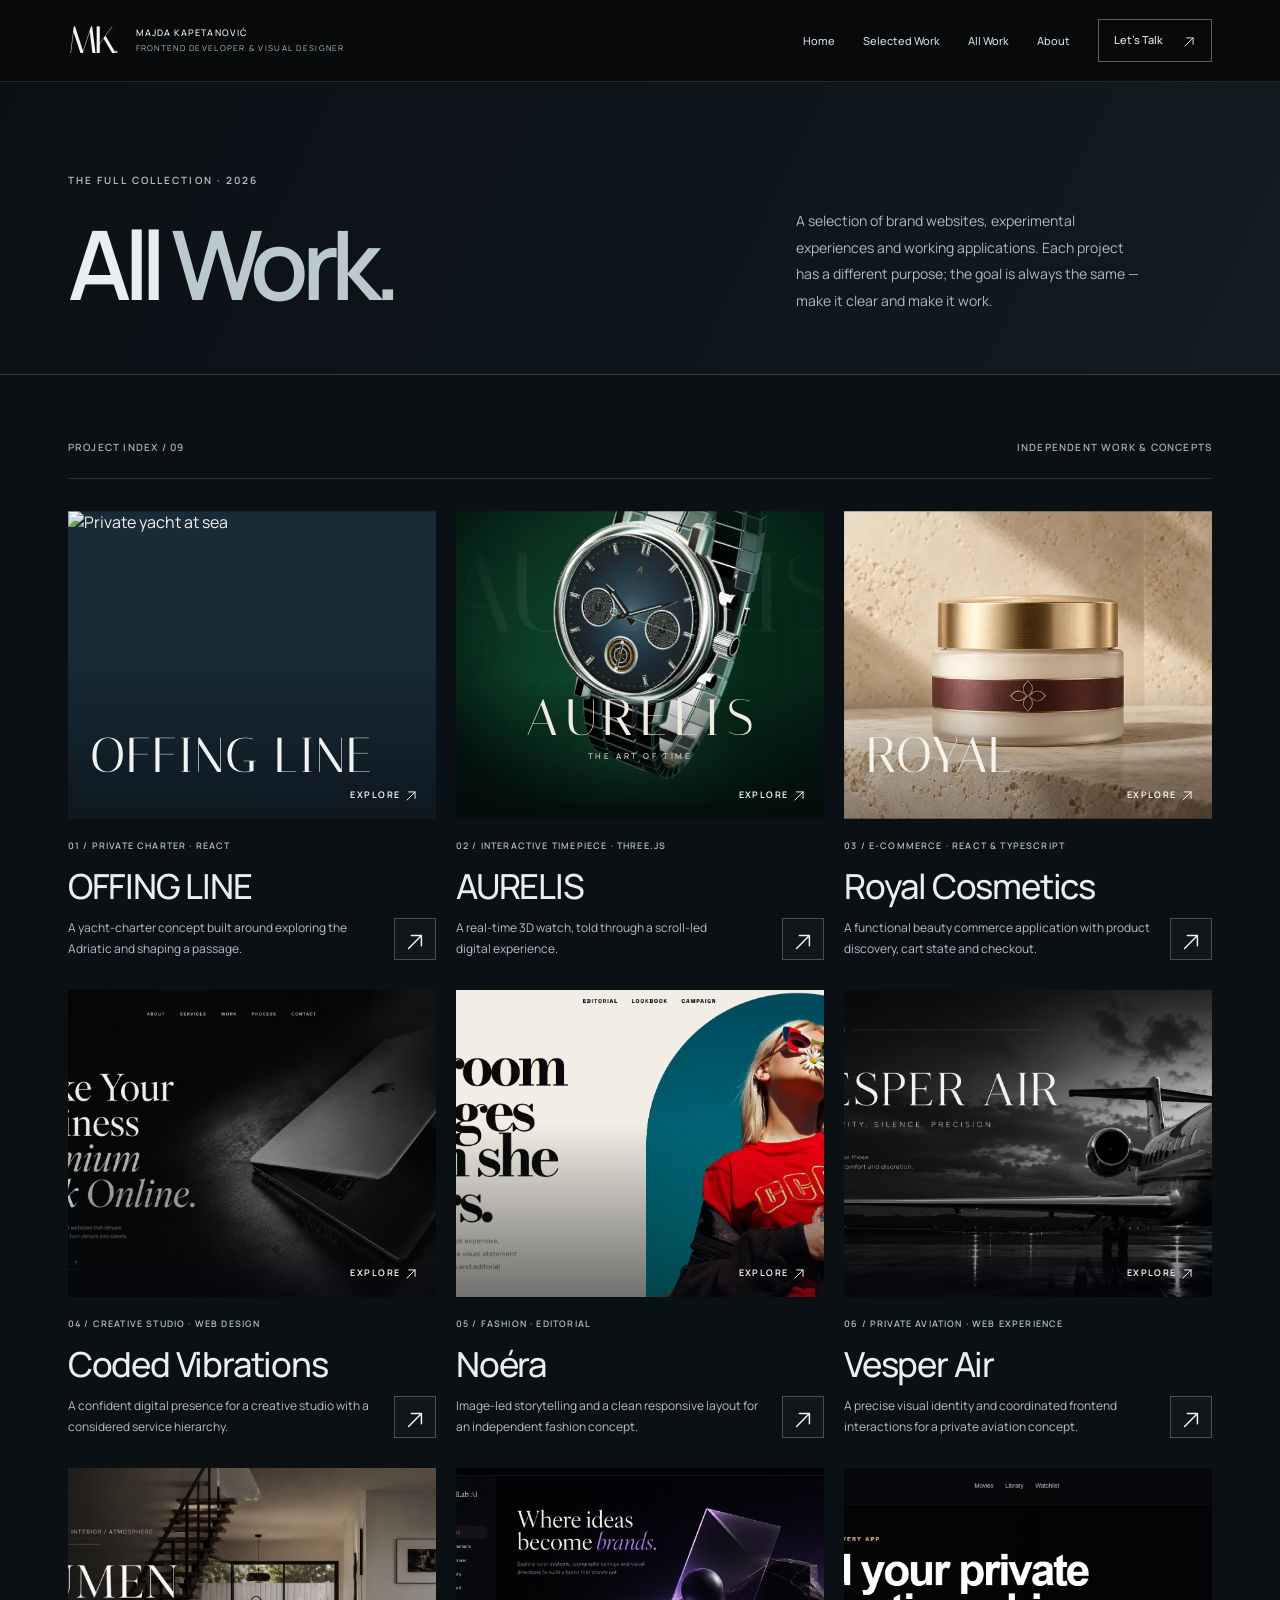
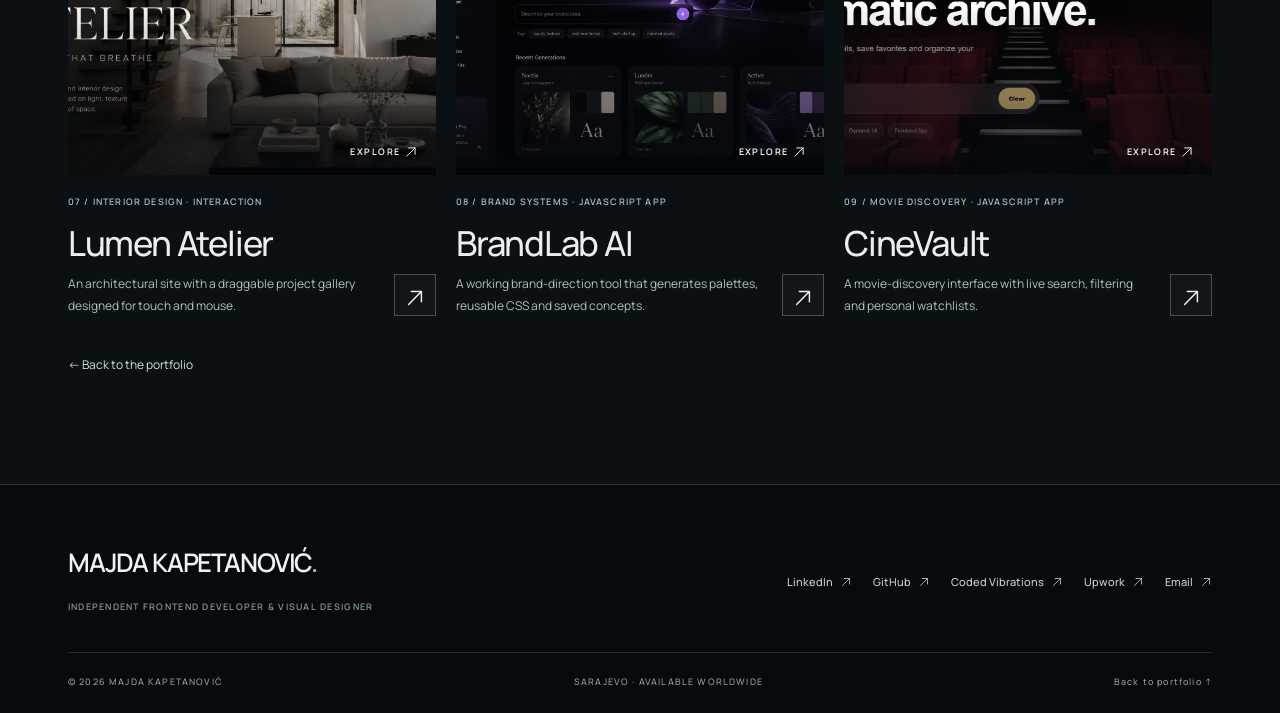
==== commit fbca9dad: "Keep All Work navigation and professional positioning consistent" ====
--- a/all-work.html
+++ b/all-work.html
@@ -19,9 +19,9 @@
 </head><body>
 <a class="skip-link" href="#main-content">Skip to content</a>
 <header class="v3-header" id="top">
-<a class="v3-brand" href="/" aria-label="Return to Majda Kapetanović home"><span class="v3-brand__mark">MK<span class="v3-brand__dot">.</span></span><span class="v3-brand__name">MAJDA KAPETANOVIĆ<br><small>INDEPENDENT CREATIVE DEVELOPER</small></span></a>
+<a class="v3-brand" href="/" aria-label="Return to Majda Kapetanović home"><span class="v3-brand__mark">MK<span class="v3-brand__dot">.</span></span><span class="v3-brand__name">MAJDA KAPETANOVIĆ<br><small>FRONTEND DEVELOPER &amp; VISUAL DESIGNER</small></span></a>
 <button class="v3-menu" type="button" aria-expanded="false" aria-controls="v3-navigation" aria-label="Open navigation"><span></span><span></span></button>
-<nav class="v3-nav" id="v3-navigation" aria-label="Main navigation"><a href="/">Home</a><a href="/#selected-work">Selected Work</a><a href="/all-work.html" aria-current="page">All Work</a><a href="/#approach">Approach</a><a href="/#contact" class="v3-nav__contact">Let's Talk <span aria-hidden="true"><svg class="v3-arrow" width="16" height="16" viewBox="0 0 24 24" fill="none" stroke="currentColor" stroke-width="1.6" stroke-linecap="round" stroke-linejoin="round" aria-hidden="true" focusable="false"><path d="M5 19 19 5M8 5h11v11"/></svg></span></a></nav></header>
+<nav class="v3-nav" id="v3-navigation" aria-label="Main navigation"><a href="/">Home</a><a href="/#selected-work">Selected Work</a><a href="/all-work.html" aria-current="page">All Work</a><a href="/#about">About</a><a href="/#contact" class="v3-nav__contact">Let's Talk <span aria-hidden="true"><svg class="v3-arrow" width="16" height="16" viewBox="0 0 24 24" fill="none" stroke="currentColor" stroke-width="1.6" stroke-linecap="round" stroke-linejoin="round" aria-hidden="true" focusable="false"><path d="M5 19 19 5M8 5h11v11"/></svg></span></a></nav></header>
 <main id="main-content">
 <section class="v3-archive-hero"><div><span class="v3-overline">THE FULL COLLECTION · 2026</span><h1>All <em>Work.</em></h1></div>
 <p>A selection of brand websites, experimental experiences and working applications. Each project has a different purpose; the goal is always the same — make it clear and make it work.</p></section>
--- a/portfolio-v4.css
+++ b/portfolio-v4.css
@@ -583,3 +583,29 @@
   color:#f7f3ec;
   text-shadow:0 2px 20px rgba(19,14,12,.22);
 }
+
+/* Skills stay visible to technical reviewers without becoming another screen. */
+.v4-toolkit{
+  grid-column:1/-1;
+  display:flex;
+  justify-content:space-between;
+  align-items:start;
+  gap:22px 35px;
+  border-top:1px solid rgba(223,237,241,.17);
+  padding-top:22px;
+}
+.v4-toolkit .v3-overline{color:#8da9b3;flex:0 0 auto;padding-top:5px}
+.v4-toolkit p{
+  margin:0;
+  color:#b9c8cc;
+  max-width:780px;
+  font:400 clamp(12px,1.12vw,15px)/1.85 var(--sans);
+  letter-spacing:.015em;
+  text-wrap:pretty;
+}
+.v4-toolkit p span{color:#758b94;padding:0 .16em}
+@media(max-width:700px){
+ .v4-toolkit{flex-direction:column;align-items:start;gap:6px;padding-top:18px;}
+ .v4-toolkit .v3-overline{font-size:9px;}
+ .v4-toolkit p{font-size:12px;line-height:1.8;}
+}
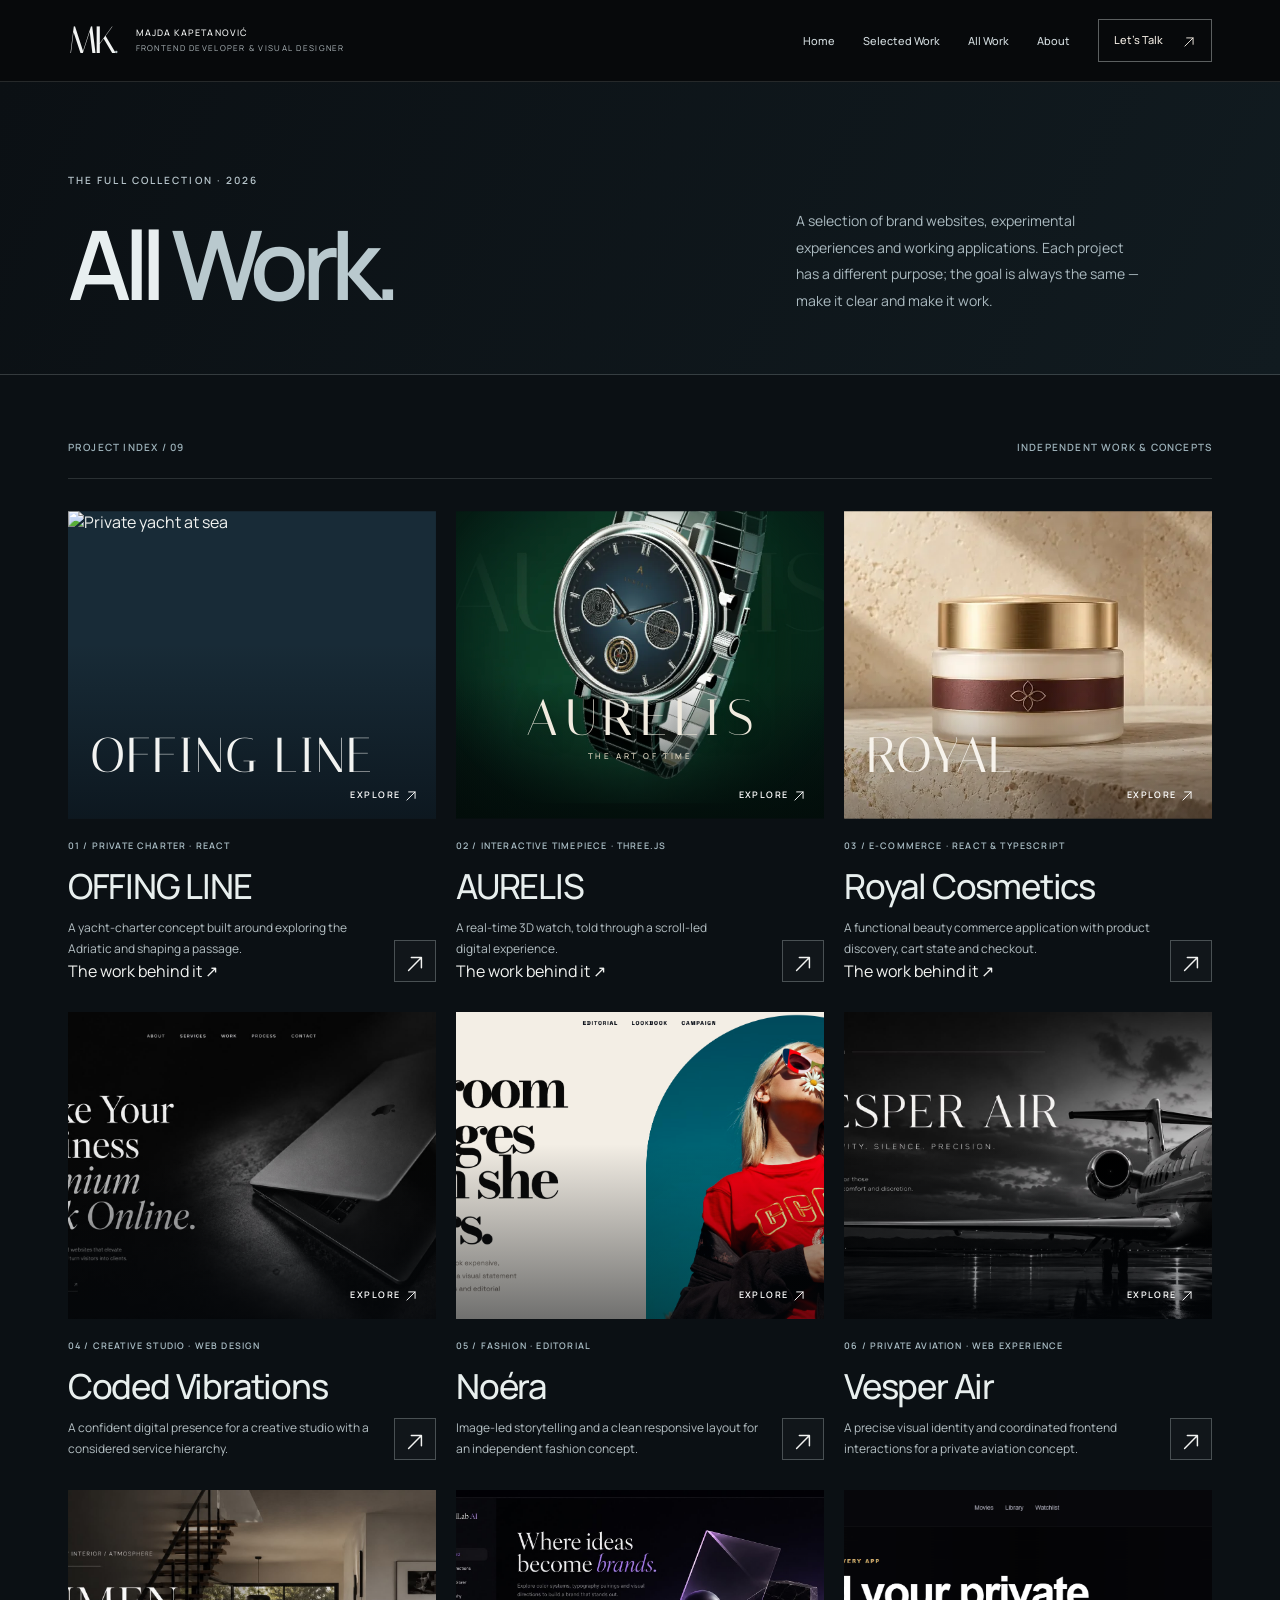
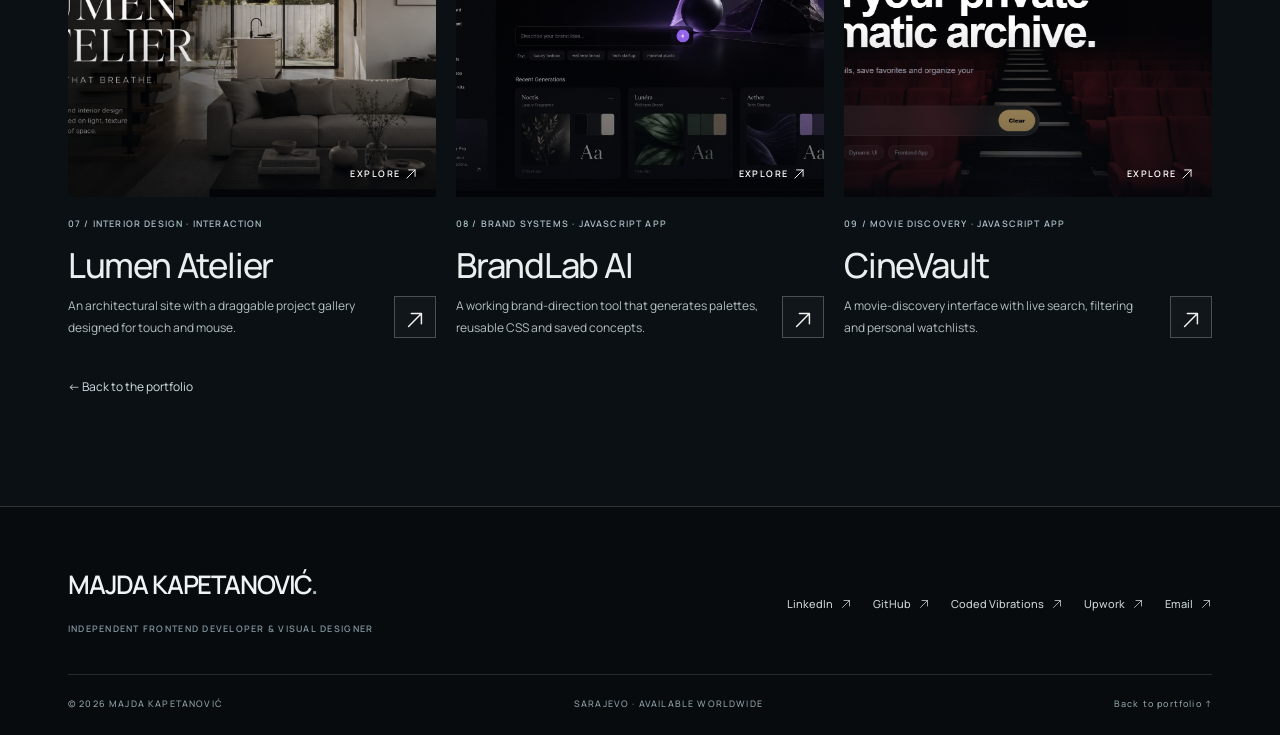
==== commit 785ac0de: "Finalize all-work.html for launch candidate" ====
--- a/all-work.html
+++ b/all-work.html
@@ -13,8 +13,7 @@
 <link rel="icon" href="favicon.svg?v=3" type="image/svg+xml">
 <link rel="preconnect" href="https://fonts.googleapis.com"><link rel="preconnect" href="https://fonts.gstatic.com" crossorigin>
 <link href="https://fonts.googleapis.com/css2?family=Italiana&amp;family=Manrope:wght@300;400;500;600&amp;display=swap" rel="stylesheet">
-<link rel="stylesheet" href="portfolio-v3.css">
-    <link rel="stylesheet" href="portfolio-v4.css">
+<link rel="stylesheet" href="portfolio.css">
 <script>document.documentElement.classList.replace("no-js","js");</script>
 </head><body>
 <a class="skip-link" href="#main-content">Skip to content</a>
@@ -31,19 +30,19 @@
 <a class="v3-project__visual" href="https://offing-line.vercel.app/" target="_blank" rel="noopener noreferrer" aria-label="Explore OFFING LINE live project">
 <img src="https://offing-line.vercel.app/images/passage-retouched-1920.webp" alt="Private yacht at sea" width="1200" height="900" loading="lazy" decoding="async"><span class="v3-project__watermark">OFFING LINE</span>
 <span class="v3-project__explore">EXPLORE <svg class="v3-arrow" width="16" height="16" viewBox="0 0 24 24" fill="none" stroke="currentColor" stroke-width="1.6" stroke-linecap="round" stroke-linejoin="round" aria-hidden="true" focusable="false"><path d="M5 19 19 5M8 5h11v11"/></svg></span></a>
-<div class="v3-project__meta"><div><span>01 / PRIVATE CHARTER · REACT</span><h3>OFFING LINE</h3><p>A yacht-charter concept built around exploring the Adriatic and shaping a passage.</p></div><a href="https://offing-line.vercel.app/" target="_blank" rel="noopener noreferrer" aria-label="Visit OFFING LINE"><span aria-hidden="true"><svg class="v3-arrow" width="16" height="16" viewBox="0 0 24 24" fill="none" stroke="currentColor" stroke-width="1.6" stroke-linecap="round" stroke-linejoin="round" aria-hidden="true" focusable="false"><path d="M5 19 19 5M8 5h11v11"/></svg></span></a></div>
+<div class="v3-project__meta"><div><span>01 / PRIVATE CHARTER · REACT</span><h3>OFFING LINE</h3><p>A yacht-charter concept built around exploring the Adriatic and shaping a passage.</p><a class="v4-case-link" href="/work/offing-line.html">The work behind it ↗</a></div><a href="https://offing-line.vercel.app/" target="_blank" rel="noopener noreferrer" aria-label="Visit OFFING LINE"><span aria-hidden="true"><svg class="v3-arrow" width="16" height="16" viewBox="0 0 24 24" fill="none" stroke="currentColor" stroke-width="1.6" stroke-linecap="round" stroke-linejoin="round" aria-hidden="true" focusable="false"><path d="M5 19 19 5M8 5h11v11"/></svg></span></a></div>
 </article>
 <article class="v3-project v3-project--aurelis" data-v3-reveal>
 <a class="v3-project__visual" href="https://aurelis-atelier-omega.vercel.app/" target="_blank" rel="noopener noreferrer" aria-label="Explore AURELIS live project">
 <div class="v3-project__aurelis-silk" style="background-image:url('https://aurelis-atelier-omega.vercel.app/images/emerald-satin.png')" aria-hidden="true"></div><img class="v3-project__watch-image" src="images/aurelis-watch.webp" alt="" width="720" height="726" loading="lazy" decoding="async" onload="this.parentElement.classList.add('has-watch-image')" onerror="this.remove()"><div class="v3-project__aurelis-art" aria-hidden="true"><span>A</span><strong>AURELIS</strong><small>THE ART OF TIME</small></div>
 <span class="v3-project__explore">EXPLORE <svg class="v3-arrow" width="16" height="16" viewBox="0 0 24 24" fill="none" stroke="currentColor" stroke-width="1.6" stroke-linecap="round" stroke-linejoin="round" aria-hidden="true" focusable="false"><path d="M5 19 19 5M8 5h11v11"/></svg></span></a>
-<div class="v3-project__meta"><div><span>02 / INTERACTIVE TIMEPIECE · THREE.JS</span><h3>AURELIS</h3><p>A real-time 3D watch, told through a scroll-led digital experience.</p></div><a href="https://aurelis-atelier-omega.vercel.app/" target="_blank" rel="noopener noreferrer" aria-label="Visit AURELIS"><span aria-hidden="true"><svg class="v3-arrow" width="16" height="16" viewBox="0 0 24 24" fill="none" stroke="currentColor" stroke-width="1.6" stroke-linecap="round" stroke-linejoin="round" aria-hidden="true" focusable="false"><path d="M5 19 19 5M8 5h11v11"/></svg></span></a></div>
+<div class="v3-project__meta"><div><span>02 / INTERACTIVE TIMEPIECE · THREE.JS</span><h3>AURELIS</h3><p>A real-time 3D watch, told through a scroll-led digital experience.</p><a class="v4-case-link" href="/work/aurelis.html">The work behind it ↗</a></div><a href="https://aurelis-atelier-omega.vercel.app/" target="_blank" rel="noopener noreferrer" aria-label="Visit AURELIS"><span aria-hidden="true"><svg class="v3-arrow" width="16" height="16" viewBox="0 0 24 24" fill="none" stroke="currentColor" stroke-width="1.6" stroke-linecap="round" stroke-linejoin="round" aria-hidden="true" focusable="false"><path d="M5 19 19 5M8 5h11v11"/></svg></span></a></div>
 </article>
 <article class="v3-project v3-project--royal" data-v3-reveal>
 <a class="v3-project__visual" href="https://final-royal-cosmetics-2.vercel.app/" target="_blank" rel="noopener noreferrer" aria-label="Explore Royal Cosmetics live project">
 <img src="images/royal-aurum.webp" alt="Royal Aurum skincare cream with a gold lid — authentic product visual from the Royal Cosmetics concept" width="640" height="640" loading="lazy" decoding="async"><span class="v3-project__watermark">ROYAL</span>
 <span class="v3-project__explore">EXPLORE <svg class="v3-arrow" width="16" height="16" viewBox="0 0 24 24" fill="none" stroke="currentColor" stroke-width="1.6" stroke-linecap="round" stroke-linejoin="round" aria-hidden="true" focusable="false"><path d="M5 19 19 5M8 5h11v11"/></svg></span></a>
-<div class="v3-project__meta"><div><span>03 / E-COMMERCE · REACT &amp; TYPESCRIPT</span><h3>Royal Cosmetics</h3><p>A functional beauty commerce application with product discovery, cart state and checkout.</p></div><a href="https://final-royal-cosmetics-2.vercel.app/" target="_blank" rel="noopener noreferrer" aria-label="Visit Royal Cosmetics"><span aria-hidden="true"><svg class="v3-arrow" width="16" height="16" viewBox="0 0 24 24" fill="none" stroke="currentColor" stroke-width="1.6" stroke-linecap="round" stroke-linejoin="round" aria-hidden="true" focusable="false"><path d="M5 19 19 5M8 5h11v11"/></svg></span></a></div>
+<div class="v3-project__meta"><div><span>03 / E-COMMERCE · REACT &amp; TYPESCRIPT</span><h3>Royal Cosmetics</h3><p>A functional beauty commerce application with product discovery, cart state and checkout.</p><a class="v4-case-link" href="/work/royal-cosmetics.html">The work behind it ↗</a></div><a href="https://final-royal-cosmetics-2.vercel.app/" target="_blank" rel="noopener noreferrer" aria-label="Visit Royal Cosmetics"><span aria-hidden="true"><svg class="v3-arrow" width="16" height="16" viewBox="0 0 24 24" fill="none" stroke="currentColor" stroke-width="1.6" stroke-linecap="round" stroke-linejoin="round" aria-hidden="true" focusable="false"><path d="M5 19 19 5M8 5h11v11"/></svg></span></a></div>
 </article>
 <article class="v3-project " data-v3-reveal>
 <a class="v3-project__visual" href="https://majda03.github.io/Premium-Landing/" target="_blank" rel="noopener noreferrer" aria-label="Explore Coded Vibrations live project">
--- a/portfolio.css
+++ b/portfolio.css
@@ -0,0 +1,1262 @@
+
+:root{--black:#080808;--ink:#0e0d0d;--ivory:#f1ebe2;--muted:#beb6b1;--rose:#c9a7b0;--wine:#40202b;--line:rgba(241,235,226,.17);--page:clamp(22px,5.3vw,105px);--serif:"Italiana",Georgia,serif;--sans:"Manrope",Arial,sans-serif;--ease:cubic-bezier(.22,1,.36,1)}
+*,*::before,*::after{box-sizing:border-box}
+html{scroll-behavior:smooth;scroll-padding-top:86px;background:var(--black)}
+body{margin:0;min-width:320px;overflow-x:hidden;background:var(--black);color:var(--ivory);font-family:var(--sans);-webkit-font-smoothing:antialiased}
+a{color:inherit;text-decoration:none}
+button,input,select,textarea{font:inherit}
+button{cursor:pointer}
+a,button{-webkit-tap-highlight-color:transparent}
+a:focus-visible,button:focus-visible,input:focus-visible,textarea:focus-visible,select:focus-visible,summary:focus-visible{outline:2px solid var(--rose);outline-offset:5px}
+::selection{background:#d9bec5;color:#160f12}
+.skip-link{position:fixed;top:-70px;left:20px;z-index:200;padding:14px 18px;background:var(--ivory);color:#111;transition:top .2s}
+.skip-link:focus{top:12px}
+.v3-overline{display:block;font:600 10px/1.6 var(--sans);letter-spacing:.21em;text-transform:uppercase;color:var(--rose)}
+.v3-overline span{color:var(--ivory)}
+.v3-header{height:82px;padding:0 var(--page);position:relative;z-index:20;border-bottom:1px solid var(--line);display:flex;align-items:center;justify-content:space-between;gap:30px;background:rgba(8,8,8,.95)}
+.v3-brand{display:flex;align-items:center;gap:21px;min-width:0}
+.v3-brand__mark{font:400 38px/1 var(--serif);white-space:nowrap;letter-spacing:-.09em}
+.v3-brand__dot{color:#c396a5}
+.v3-brand__name{font:500 9px/1.65 var(--sans);letter-spacing:.12em;white-space:nowrap}
+.v3-brand__name small{font:400 8px/1.6 var(--sans);letter-spacing:.16em;color:#ada5a1}
+.v3-nav{display:flex;align-items:center;gap:clamp(16px,2.2vw,38px)}
+.v3-nav a{font-size:11px;font-weight:500;white-space:nowrap;color:#cbc4c0;transition:color .25s}
+.v3-nav a:hover{color:#fff}
+.v3-nav__contact{border:1px solid rgba(230,213,217,.42);padding:12px 15px;color:#f1ebe2!important}
+.v3-nav__contact span{padding-left:17px}
+.v3-menu{display:none}
+/* A substantially redesigned introduction: real portrait, strong visual hierarchy, no noise. */
+.v3-hero{position:relative;isolation:isolate;min-height:min(820px,calc(100svh - 82px));display:grid;grid-template-columns:minmax(0,1.17fr) minmax(310px,.83fr);align-items:stretch;overflow:hidden;background:#080808}
+.v3-hero::before{content:"";position:absolute;inset:-15% 25% 0 -30%;background:radial-gradient(ellipse at 74% 64%,rgba(86,28,48,.24),transparent 61%);pointer-events:none;z-index:-1}
+.v3-hero__content{min-width:0;z-index:2;display:flex;flex-direction:column;justify-content:center;padding:clamp(72px,7vw,140px) 0 clamp(100px,8vw,120px) var(--page)}
+.v3-hero__eyebrow{margin:0 0 clamp(28px,4vw,64px)}
+.v3-hero h1{font:400 clamp(66px,7.2vw,137px)/1.02 var(--serif);letter-spacing:-.037em;font-weight:400;margin:0;max-width:1050px;position:relative}
+.v3-hero h1 em{display:block;font-weight:400;font-style:normal;color:#d3b0b8;white-space:nowrap;letter-spacing:-.05em}
+.v3-hero__intro{font:400 clamp(13px,1.04vw,16px)/1.9 var(--sans);color:#bdb3b1;max-width:490px;margin:clamp(30px,4vw,48px) 0 28px}
+.v3-hero__actions{display:flex;flex-wrap:wrap;align-items:center;gap:clamp(17px,2vw,32px);margin-top:8px}
+.v3-button{display:inline-flex;align-items:center;justify-content:space-between;min-width:218px;gap:32px;padding:17px 19px;background:var(--ivory);color:#141012;font:600 11px/1.5 var(--sans);transition:background .2s,transform .3s var(--ease)}
+.v3-button:hover{background:#dcbec6;transform:translateY(-2px)}
+.v3-text-link{font-size:11px;font-weight:600;border-bottom:1px solid #a69a99;padding:14px 0;display:inline-flex;gap:26px;transition:color .25s}
+.v3-text-link:hover{color:#e1b6c1}
+.v3-hero__portrait{min-width:0;position:relative;margin:0;overflow:hidden;border-left:1px solid var(--line);background:#191719}
+.v3-hero__portrait picture{display:block;height:100%}
+.v3-hero__portrait img{width:100%;height:100%;object-fit:cover;object-position:center 31%;filter:grayscale(100%) contrast(1.05) brightness(.87)}
+.v3-hero__portrait::after{content:"";position:absolute;inset:0;background:linear-gradient(180deg,rgba(14,10,12,.08),transparent 34%,rgba(11,8,10,.42) 100%);pointer-events:none}
+.v3-hero__portrait figcaption{position:absolute;z-index:1;bottom:23px;left:24px;right:24px;display:flex;justify-content:space-between;gap:10px;font:600 8px/1.6 var(--sans);letter-spacing:.12em;color:#e7dfdb}
+.v3-hero__index{position:absolute;bottom:26px;left:var(--page);width:calc(56% - var(--page));display:flex;justify-content:space-between;gap:20px;color:#8a7d7f;font-size:9px;font-weight:600;letter-spacing:.17em}
+.v3-hero__index span{color:#b39ea5}
+.v3-section-heading{display:grid;grid-template-columns:.24fr 1fr .68fr;gap:36px;align-items:end;margin-bottom:clamp(35px,5vw,75px)}
+.v3-section-heading h2{font:400 clamp(56px,6.3vw,110px)/1.02 var(--serif);letter-spacing:-.035em;margin:0}
+.v3-section-heading h2 em{font-weight:400;color:#c9a7b0;font-style:normal}
+.v3-section-heading>p{color:var(--muted);font:400 13px/1.9 var(--sans);max-width:320px;margin:0}
+.v3-work{padding:clamp(78px,8.4vw,135px) var(--page) clamp(75px,8vw,120px);background:#0c0c0c;border-top:1px solid var(--line)}
+.v3-feature-grid{display:grid;grid-template-columns:repeat(3,minmax(0,1fr));gap:clamp(15px,2vw,28px)}
+.v3-project{min-width:0}
+.v3-project__visual{height:clamp(230px,29vw,485px);position:relative;overflow:hidden;display:block;isolation:isolate;background:#16242c}
+.v3-project__visual::after{content:"";position:absolute;inset:0;background:linear-gradient(180deg,transparent 43%,rgba(4,8,13,.55) 100%);pointer-events:none}
+.v3-project__visual img{width:100%;height:100%;object-fit:cover;transition:transform .75s var(--ease)}
+.v3-project:hover .v3-project__visual img{transform:scale(1.05)}
+.v3-project__watermark{position:absolute;z-index:1;bottom:37px;left:22px;color:#f1eae2;font:400 clamp(37px,3.8vw,62px)/1.05 var(--serif);letter-spacing:.02em}
+.v3-project__explore{position:absolute;z-index:2;right:18px;bottom:16px;font-size:9px;font-weight:600;letter-spacing:.16em;color:#fff}
+.v3-project--aurelis .v3-project__visual{background:radial-gradient(ellipse at 53% 43%,#235d45,#06251a 68%,#04130d)}
+.v3-project__aurelis-silk{position:absolute;inset:0;background-position:center;background-size:cover;opacity:.48;mix-blend-mode:soft-light;filter:saturate(.75)}
+.v3-project__aurelis-art{z-index:1;position:absolute;inset:0;display:flex;align-items:center;justify-content:center;flex-direction:column}
+.v3-project__aurelis-art>span{position:absolute;font:400 clamp(150px,20vw,310px)/.8 var(--serif);color:rgba(232,220,200,.16);transform:translateY(-3%)}
+.v3-project__aurelis-art strong{z-index:1;font:400 clamp(47px,5.4vw,87px)/1 var(--serif);letter-spacing:.11em;color:#f1ebdf;text-indent:.11em}
+.v3-project__aurelis-art small{z-index:1;font:500 9px/1.5 var(--sans);letter-spacing:.32em;color:#e1d8c4;margin-top:17px}
+.v3-project--royal .v3-project__visual{background:#3c1d2c}
+.v3-project--royal .v3-project__visual img{filter:saturate(.8) brightness(.76)}
+.v3-project__meta{display:flex;justify-content:space-between;align-items:flex-end;gap:16px;padding:25px 0 0}
+.v3-project__meta>div{min-width:0}
+.v3-project__meta>div>span{display:block;font:600 9px/1.5 var(--sans);letter-spacing:.13em;color:#ae939e;margin-bottom:13px}
+.v3-project__meta h3{font:400 clamp(30px,3vw,49px)/1.2 var(--serif);margin:0 0 10px}
+.v3-project__meta p{font:400 12px/1.8 var(--sans);margin:0;max-width:345px;color:#b4aaa9}
+.v3-project__meta>a{font-size:24px;flex-shrink:0;width:42px;height:42px;border:1px solid var(--line);display:flex;align-items:center;justify-content:center;transition:background .25s}
+.v3-project__meta>a:hover{background:var(--wine)}
+.v3-all-work-link{display:flex;align-items:center;gap:26px;padding:25px 0 0;margin-top:55px;border-top:1px solid var(--line);font:400 clamp(25px,3.1vw,45px)/1.3 var(--serif)}
+.v3-all-work-link>span:first-child{margin-left:auto;font:500 10px/1.7 var(--sans);letter-spacing:.04em;color:#a9a0a0}
+.v3-all-work-link>span:last-child{font:400 32px/1 var(--sans);transition:transform .2s}
+.v3-all-work-link:hover>span:last-child{transform:translate(4px,-4px)}
+.v3-approach{padding:clamp(75px,8.5vw,145px) var(--page);display:grid;grid-template-columns:minmax(0,1fr) minmax(0,1.2fr);gap:clamp(30px,5vw,80px);background:#100d0e;border-top:1px solid var(--line)}
+.v3-approach__intro h2{font:400 clamp(47px,5.2vw,92px)/1.08 var(--serif);margin:35px 0 0;letter-spacing:-.035em}
+.v3-approach__intro em{color:#d1abb4;font-style:normal}
+.v3-approach__columns{display:grid;gap:0}
+.v3-approach__columns>div{border-bottom:1px solid var(--line);padding:16px 0 21px;display:grid;grid-template-columns:.85fr 1.2fr;gap:11px 20px}
+.v3-approach__columns>div:first-child{border-top:1px solid var(--line)}
+.v3-approach__columns span{font-size:9px;font-weight:600;letter-spacing:.13em;color:#a58e94;padding-top:10px}
+.v3-approach__columns h3{font:400 clamp(25px,2.6vw,39px)/1.2 var(--serif);margin:0}
+.v3-approach__columns p{grid-column:2;font:400 12px/1.85 var(--sans);color:#b7aeb0;margin:0}
+.v3-about{padding:clamp(65px,7vw,110px) var(--page);background:#100d0e;display:grid;grid-template-columns:1fr 1.35fr;gap:clamp(28px,7vw,110px);border-top:1px solid var(--line)}
+.v3-about h2{font:400 clamp(48px,5.5vw,91px)/1.07 var(--serif);margin:0;letter-spacing:-.04em}
+.v3-about h2 em{color:#d1abb4;font-style:normal}
+.v3-about p{font:400 14px/1.95 var(--sans);color:#beb3b3;max-width:650px;margin:0;align-self:end;grid-column:2}
+.v3-about__sign{grid-column:2;color:#d0afb6;font:400 30px/1 var(--serif);margin-top:8px}
+.v3-contact{display:grid;grid-template-columns:.9fr 1.1fr;gap:clamp(38px,8vw,140px);padding:clamp(85px,10vw,160px) var(--page);background:#080808;border-top:1px solid var(--line)}
+.v3-contact__copy h2{font:400 clamp(58px,6.3vw,108px)/1.04 var(--serif);letter-spacing:-.035em;margin:35px 0 30px}
+.v3-contact__copy h2 em{font-style:normal;color:#d1abb4}
+.v3-contact__copy p{font-size:13px;color:#beb6b4;line-height:1.9;max-width:370px;margin:0 0 27px}
+.v3-email{font:400 clamp(18px,1.6vw,25px)/1.4 var(--serif);border-bottom:1px solid #bca2aa;display:inline-flex;gap:20px;padding-bottom:12px;word-break:break-word}
+.v3-form{padding:32px;border:1px solid var(--line);align-self:start}
+.v3-form>.v3-overline{margin-bottom:25px}
+.v3-form__two{display:grid;grid-template-columns:1fr 1fr;gap:14px}
+.v3-form label{display:flex;flex-direction:column;gap:8px;font:500 10px/1.4 var(--sans);color:#d5c6c4;letter-spacing:.02em;margin-bottom:17px}
+.v3-form input,.v3-form select,.v3-form textarea{width:100%;border:1px solid rgba(232,215,214,.23);border-radius:0;min-height:44px;background:#141112;color:#f1ebe2;padding:12px;font:400 12px/1.5 var(--sans);letter-spacing:0;outline-offset:0}
+.v3-form textarea{resize:vertical}
+.v3-form input::placeholder,.v3-form textarea::placeholder{color:#8f8386}
+.v3-form input:focus,.v3-form select:focus,.v3-form textarea:focus{border-color:#d1abb4}
+.v3-honeypot{position:absolute;left:-9999px}
+.v3-form__end{display:flex;justify-content:space-between;align-items:center;gap:12px}
+.v3-form__end span{font-size:10px;color:#9e9294}
+.v3-form__end button{flex-shrink:0;border:0;background:var(--ivory);color:#111;padding:14px 16px;font-size:11px;font-weight:600;display:inline-flex;gap:18px;align-items:center}
+.v3-form__end button:hover{background:#d4b5bd}
+.v3-form__status{color:#e6d3d4;font-size:12px}
+.v3-footer{display:flex;flex-wrap:wrap;justify-content:space-between;align-items:center;gap:20px;padding:25px var(--page);border-top:1px solid var(--line);background:#070707;font:500 9px/1.6 var(--sans);letter-spacing:.1em;color:#9d9392}
+.v3-footer div{display:flex;gap:21px}
+.v3-footer a:hover{color:#fff}
+/* All Work: separate index, compact editorial catalogue, no need to scroll through it on home. */
+.v3-archive-hero{padding:clamp(80px,8vw,140px) var(--page) 60px;display:grid;grid-template-columns:1fr .6fr;align-items:end;gap:35px;border-bottom:1px solid var(--line);background:radial-gradient(ellipse at 86% 18%,#28131b 0%,transparent 52%),#090809}
+.v3-archive-hero h1{font:400 clamp(82px,10vw,170px)/1 var(--serif);margin:30px 0 0;letter-spacing:-.05em}
+.v3-archive-hero p{color:#b4aaab;font:400 14px/1.9 var(--sans);max-width:350px;margin:0}
+.v3-archive{padding:45px var(--page) 110px;background:#0b0a0a}
+.v3-archive__heading{padding:20px 0 23px;display:flex;justify-content:space-between;border-bottom:1px solid var(--line);color:#c5b4b5;font:600 10px/1.5 var(--sans);letter-spacing:.14em}
+.v3-archive-grid{display:grid;grid-template-columns:repeat(3,minmax(0,1fr));gap:30px 20px;margin-top:32px}
+.v3-archive .v3-project__visual{height:clamp(215px,24vw,360px)}
+.v3-archive .v3-project__meta h3{font-size:35px}
+.v3-archive-back{display:inline-flex;padding:40px 0 0;font-size:12px;gap:14px;color:#f4eae4}
+.v3-archive-back:hover{color:#d1abb4}
+.js [data-v3-reveal]{opacity:0;transform:translate3d(0,22px,0);transition:opacity .75s var(--ease),transform .75s var(--ease)}
+.js [data-v3-reveal].is-visible{opacity:1;transform:none}
+.v3-hero__content{animation:v3-intro .9s var(--ease) both}
+.v3-hero__portrait{animation:v3-photo .95s var(--ease) .15s both}
+@keyframes v3-intro{from{opacity:0;transform:translateY(15px)}to{opacity:1;transform:none}}
+@keyframes v3-photo{from{opacity:0;clip-path:inset(8% 0 0 0)}to{opacity:1;clip-path:inset(0)}}
+@media(max-width:1250px){.v3-hero h1{font-size:clamp(57px,6.4vw,87px)}.v3-nav{gap:17px}.v3-section-heading{grid-template-columns:.3fr 1fr}.v3-section-heading>p{grid-column:2}}
+@media(max-width:980px){
+ .v3-header{height:72px}.v3-menu{display:flex;flex-direction:column;justify-content:center;gap:6px;order:3;border:1px solid var(--line);background:transparent;width:43px;height:43px;padding:11px}
+ .v3-menu span{height:1px;width:100%;background:#f0ebe4;display:block;transition:transform .2s}
+ .v3-menu[aria-expanded="true"] span:first-child{transform:translateY(3.5px) rotate(45deg)}
+ .v3-menu[aria-expanded="true"] span:last-child{transform:translateY(-3.5px) rotate(-45deg)}
+ .v3-nav{display:none;position:absolute;top:72px;left:0;right:0;background:#0c0a0b;border-bottom:1px solid var(--line);padding:25px var(--page) 30px;flex-direction:column;align-items:stretch;gap:0;box-shadow:0 20px 40px #0007}
+ .v3-nav.is-open{display:flex}
+ .v3-nav a{padding:13px 0;border-bottom:1px solid var(--line);font-size:13px}
+ .v3-nav__contact{padding:14px!important;text-align:center;margin-top:14px;border:1px solid rgba(230,213,217,.42)!important}
+ .v3-hero{grid-template-columns:minmax(0,1fr) minmax(275px,.8fr);min-height:690px}
+ .v3-hero h1{font-size:clamp(50px,6.1vw,80px)}
+ .v3-feature-grid{grid-template-columns:repeat(2,minmax(0,1fr))}
+ .v3-project__visual{height:clamp(285px,40vw,420px)}
+ .v3-approach{grid-template-columns:1fr}
+ .v3-about{grid-template-columns:1fr}
+ .v3-about p,.v3-about__sign{grid-column:1}
+ .v3-contact{grid-template-columns:1fr}
+ .v3-archive-grid{grid-template-columns:repeat(2,minmax(0,1fr))}
+}
+@media(max-width:700px){
+ :root{--page:22px}
+ .v3-header{height:66px}
+ .v3-brand__mark{font-size:35px}.v3-brand__name{font-size:8px;letter-spacing:.05em}.v3-brand__name small{font-size:7px;letter-spacing:.09em}
+ .v3-nav{top:66px}
+ .v3-hero{min-height:0;display:flex;flex-direction:column}
+ .v3-hero__content{padding:65px var(--page) 48px}
+ .v3-hero h1{font-size:clamp(47px,11.6vw,80px);letter-spacing:-.045em}
+ .v3-hero h1 em{white-space:normal}
+ .v3-hero__eyebrow{margin-bottom:28px}
+ .v3-hero__intro{font-size:13px;line-height:1.85;max-width:480px;margin:25px 0 24px}
+ .v3-hero__actions{margin-top:0;gap:21px}
+ .v3-button{min-width:195px;padding:15px 16px}
+ .v3-hero__portrait{height:clamp(320px,63svh,530px);width:100%;border-left:0;border-top:1px solid var(--line)}
+ .v3-hero__portrait img{object-position:center 25%}
+ .v3-hero__index{display:none}
+ .v3-work{padding-top:68px;padding-bottom:75px}
+ .v3-section-heading{grid-template-columns:1fr;gap:18px;margin-bottom:30px}
+ .v3-section-heading h2{font-size:clamp(57px,12vw,82px)}
+ .v3-section-heading>p{grid-column:1}
+ .v3-feature-grid,.v3-archive-grid{grid-template-columns:1fr;gap:35px}
+ .v3-project__visual,.v3-archive .v3-project__visual{height:clamp(250px,72vw,430px)}
+ .v3-project__watermark{font-size:clamp(47px,10vw,64px)}
+ .v3-project__aurelis-art strong{font-size:clamp(56px,11vw,80px)}
+ .v3-project__meta{padding-top:18px}.v3-project__meta h3{font-size:36px}
+ .v3-all-work-link{margin-top:43px;gap:14px}
+ .v3-all-work-link>span:first-child{display:none}
+ .v3-all-work-link>span:last-child{margin-left:auto}
+ .v3-approach,.v3-about,.v3-contact{padding:70px var(--page)}
+ .v3-approach__intro h2{font-size:clamp(49px,10vw,69px);margin-top:24px}
+ .v3-approach__columns>div{grid-template-columns:.65fr 1.2fr}
+ .v3-about h2{font-size:clamp(47px,10vw,67px)}
+ .v3-contact__copy h2{font-size:clamp(55px,11vw,82px)}
+ .v3-form{padding:22px 18px}
+ .v3-form__two{grid-template-columns:1fr;gap:0}
+ .v3-footer{padding:30px var(--page)}
+ .v3-footer>span:nth-child(2){display:none}
+ .v3-archive-hero{grid-template-columns:1fr;padding:68px var(--page) 40px;gap:16px}
+ .v3-archive-hero h1{font-size:90px}
+ .v3-archive{padding:30px var(--page) 75px}
+ .v3-archive .v3-project__meta h3{font-size:35px}
+}
+@media(max-width:390px){
+ .v3-brand__name{display:none}
+ .v3-hero h1{font-size:clamp(44px,11.5vw,49px)}
+ .v3-hero__actions{flex-wrap:wrap}
+ .v3-form__end{align-items:flex-start;flex-direction:column}
+}
+@media(prefers-reduced-motion:reduce){
+ html{scroll-behavior:auto}
+ *,*::before,*::after{animation:none!important;transition-duration:.01ms!important}
+ .js [data-v3-reveal]{opacity:1;transform:none}
+}
+
+/* Personal note belongs with the working philosophy, not in another full section. */
+.v3-approach__bio{
+  grid-column:1 / -1;
+  margin:0;padding-top:35px;border-top:1px solid var(--line);
+  max-width:950px;color:#c9babd;
+  font:400 clamp(15px,1.4vw,20px)/1.85 var(--sans);
+}
+@media(min-width:701px) {
+  .js .v3-project.is-visible .v3-project__visual{clip-path:inset(0 0 0 0)}
+  .js .v3-project .v3-project__visual{
+    clip-path:inset(0 0 9% 0);
+    transition:clip-path .95s var(--ease),background-color .4s ease;
+  }
+}
+@media(max-width:700px){
+  .v3-approach__bio{padding-top:24px;font-size:14px}
+}
+@media(prefers-reduced-motion:reduce){
+  .js .v3-project .v3-project__visual{clip-path:none!important;transition:none!important}
+}
+
+
+/* -------------------------------------------------------------------------
+   SIGNATURE POLISH / compositional revision 2026
+   One clear first impression, no scroll theatre. The portrait and message
+   become one editorial composition on mobile instead of two disconnected pages.
+   ------------------------------------------------------------------------- */
+.v3-arrow {
+  display:inline-block;
+  flex:none;
+  width:18px;
+  height:18px;
+  vertical-align:middle;
+  stroke:currentColor;
+}
+.v3-project__explore .v3-arrow,
+.v3-footer .v3-arrow,
+.v3-nav__contact .v3-arrow {width:14px;height:14px}
+.v3-project__meta>a .v3-arrow {width:22px;height:22px}
+.v3-all-work-link>.v3-arrow {width:25px;height:25px;margin-left:10px;transition:transform .24s var(--ease)}
+.v3-all-work-link:hover>.v3-arrow{transform:translate(4px,-4px)}
+.v3-hero__actions .v3-arrow {width:18px;height:18px}
+.v3-hero__portrait {isolation:isolate}
+.v3-hero__portrait img {object-position:center 20%;filter:grayscale(100%) contrast(1.06) brightness(.91)}
+.v3-hero__portrait::after {
+  background:linear-gradient(180deg,rgba(6,5,6,.02) 2%,transparent 45%,rgba(8,7,8,.61) 100%);
+}
+.v3-hero__content {position:relative}
+.v3-hero__intro {text-wrap:pretty}
+.v3-hero h1 {text-wrap:balance}
+.v3-hero__eyebrow {color:#ccabb4}
+.v3-hero__actions .v3-button {letter-spacing:.01em}
+.v3-hero__index {bottom:30px}
+.v3-hero__portrait figcaption {font-size:9px}
+.v3-project__visual {background-color:#0c0c0c}
+.v3-project__watch-image {
+  position:absolute;
+  z-index:1;
+  width:100%;
+  height:100%;
+  inset:0;
+  display:block;
+  object-fit:contain;
+  object-position:center 40%;
+  opacity:0;
+  transform:scale(.94) translateY(-5%);
+  filter:contrast(1.07) saturate(.93);
+  mix-blend-mode:normal;
+  -webkit-mask-image:radial-gradient(ellipse 60% 63% at 50% 46%,black 54%,transparent 100%);
+  mask-image:radial-gradient(ellipse 60% 63% at 50% 46%,black 54%,transparent 100%);
+  transition:opacity .6s ease, transform 1s var(--ease);
+}
+.v3-project__visual.has-watch-image .v3-project__watch-image {
+  opacity:1;
+  transform:scale(1) translateY(-5%);
+}
+.v3-project__visual.has-watch-image .v3-project__aurelis-art>span{display:none}
+.v3-project__visual.has-watch-image .v3-project__aurelis-art{
+  justify-content:flex-end;
+  padding-bottom:clamp(36px,4.4vw,64px);
+  background:linear-gradient(0deg,rgba(2,13,9,.72),transparent 46%);
+}
+.v3-project__visual.has-watch-image .v3-project__aurelis-art strong{
+  font-size:clamp(38px,4vw,60px);
+  letter-spacing:.13em;
+  text-shadow:0 2px 18px rgba(0,0,0,.55);
+}
+.v3-project__visual.has-watch-image .v3-project__aurelis-art small{
+  font-size:8px;
+  margin-top:7px;
+}
+.v3-project__visual:hover .v3-project__watch-image {
+  transform:scale(1.045) translateY(-5%);
+}
+.v3-project__meta {padding-top:20px}
+.v3-project__meta p {text-wrap:pretty}
+.v3-work .v3-section-heading {margin-bottom:clamp(32px,4vw,56px)}
+.v3-approach__intro h2 {text-wrap:balance}
+.v3-approach__columns>div {transition:border-color .25s ease}
+.v3-approach__columns>div:hover {border-bottom-color:rgba(241,235,226,.37)}
+.v3-form__end button:disabled {opacity:.65;cursor:wait}
+/* Animate the image reveal once; user scroll remains completely native. */
+@media (prefers-reduced-motion:no-preference) {
+ .js .v3-project .v3-project__visual {
+   clip-path:inset(0 0 9% 0);
+   transform:translateY(12px);
+   transition:clip-path .9s var(--ease),transform .9s var(--ease),background .3s;
+ }
+ .js .v3-project.is-visible .v3-project__visual {
+   clip-path:inset(0);
+   transform:translateY(0);
+ }
+ .js .v3-project .v3-project__meta {
+   opacity:.3;
+   transform:translateY(11px);
+   transition:opacity .75s var(--ease) .13s,transform .75s var(--ease) .13s;
+ }
+ .js .v3-project.is-visible .v3-project__meta {opacity:1;transform:none}
+}
+/* Wider viewports: keep title/photo in one visual field instead of two boxes. */
+@media (min-width: 981px) {
+ .v3-hero {min-height:min(820px,calc(100svh - 82px));grid-template-columns:minmax(0,1.25fr) minmax(0,.75fr)}
+ .v3-hero__content {padding-right:0;z-index:3}
+ .v3-hero h1 {font-size:clamp(74px,7vw,135px);max-width:1100px;z-index:2}
+ .v3-hero h1 em {white-space:nowrap}
+ .v3-hero__intro {max-width:470px}
+ .v3-hero__portrait {border-left:0}
+ .v3-hero__portrait::before {
+   content:"";
+   position:absolute;inset:0;z-index:1;
+   pointer-events:none;
+   background:linear-gradient(90deg,#080808 0%,rgba(8,8,8,.68) 9%,transparent 37%);
+ }
+ .v3-hero__portrait figcaption {z-index:2}
+}
+/* Mobile: single art-directed hero stage. Face appears ABOVE the title,
+   title sits across the soft photo-to-black transition, CTAs are visible
+   without requiring a separate screen of scrolling. */
+@media (max-width: 700px) {
+ .v3-hero {
+   position:relative;
+   display:block;
+   height:clamp(675px,calc(100svh - 66px),820px);
+   min-height:675px;
+   isolation:isolate;
+   background:#080808;
+ }
+ .v3-hero::before{display:none}
+ .v3-hero__portrait {
+   position:absolute;
+   z-index:0;
+   inset:0;
+   width:100%;
+   height:100%;
+   min-height:0;
+   overflow:hidden;
+   border:0;
+   animation:v3-photo .9s var(--ease) both;
+   background:#0d0b0c;
+ }
+ .v3-hero__portrait picture{height:100%}
+ .v3-hero__portrait img {
+   width:100%;height:100%;object-fit:cover;
+   object-position:center 17%;
+   filter:grayscale(100%) contrast(1.08) brightness(.88);
+ }
+ .v3-hero__portrait::after {
+   content:"";
+   position:absolute;inset:0;z-index:1;
+   background:
+      linear-gradient(180deg,rgba(6,6,6,.14) 0%,rgba(6,6,6,.07) 17%,rgba(6,6,6,.33) 34%,rgba(8,8,8,.85) 49%,#080808 61%,#080808 100%),
+      linear-gradient(90deg,rgba(8,8,8,.16),transparent 40%,rgba(8,8,8,.06));
+ }
+ .v3-hero__portrait figcaption {
+   top:21px;left:var(--page);right:var(--page);bottom:auto;
+   z-index:2;
+   letter-spacing:.13em;font-size:8px;
+   text-shadow:0 1px 12px rgba(0,0,0,.8);
+ }
+ .v3-hero__content {
+   position:absolute;inset:0;
+   z-index:3;
+   display:flex;flex-direction:column;
+   justify-content:flex-end;
+   align-items:flex-start;
+   padding:0 var(--page) clamp(30px,5svh,54px);
+   min-width:0;
+   animation:v3-intro .85s var(--ease) .1s both;
+ }
+ .v3-hero__eyebrow {
+   font-size:9px;
+   letter-spacing:.19em;
+   margin:0 0 17px;
+   color:#ead6d8;
+ }
+ .v3-hero h1 {
+   font-size:clamp(50px,12vw,73px);
+   line-height:1.02;
+   letter-spacing:-.052em;
+   width:100%;
+   max-width:580px;
+ }
+ .v3-hero h1 em {
+   display:block;
+   color:#e0b8c5;
+   white-space:normal;
+   max-width:9ch;
+ }
+ .v3-hero__intro {
+   margin:19px 0 20px;
+   font-size:12px;
+   line-height:1.75;
+   color:#ded3d1;
+   max-width:42ch;
+ }
+ .v3-hero__actions {
+   width:100%;
+   display:flex;
+   flex-direction:row;
+   flex-wrap:wrap;
+   align-items:center;
+   gap:12px 21px;
+   margin:0;
+ }
+ .v3-hero__actions .v3-button {
+   min-width:0;
+   display:inline-flex;
+   gap:25px;
+   font-size:11px;
+   padding:15px 17px;
+ }
+ .v3-hero__actions .v3-text-link {
+   font-size:11px;
+   padding:11px 0;
+   gap:9px;
+   border-bottom-color:rgba(239,229,227,.58);
+ }
+ .v3-hero__index{display:none}
+ .v3-work {padding-top:60px;padding-bottom:65px}
+ .v3-work .v3-section-heading{gap:14px;margin-bottom:28px}
+ .v3-section-heading h2 {font-size:clamp(55px,11vw,75px);line-height:1.05}
+ .v3-section-heading>p {font-size:12px;line-height:1.72}
+ .v3-project__visual, .v3-archive .v3-project__visual {
+   height:clamp(244px,67vw,410px);
+ }
+ .v3-project__meta {padding-top:17px}
+ .v3-project__meta h3 {font-size:clamp(33px,8vw,40px)}
+ .v3-project__meta p {font-size:12px;line-height:1.65}
+ .v3-feature-grid {gap:32px}
+ .v3-all-work-link{margin-top:37px;padding-top:17px;font-size:clamp(28px,8vw,37px)}
+ .v3-approach {padding:57px var(--page) 59px;gap:22px}
+ .v3-approach__intro h2 {
+   font-size:clamp(44px,9.1vw,62px);
+   line-height:1.08;
+   margin:18px 0 0;
+   letter-spacing:-.035em;
+ }
+ .v3-approach__columns>div {padding:12px 0 16px;gap:7px 12px}
+ .v3-approach__columns span {font-size:9px;padding-top:5px}
+ .v3-approach__columns h3 {font-size:clamp(24px,6.1vw,31px)}
+ .v3-approach__columns p {font-size:12px;line-height:1.7}
+ .v3-approach__bio {margin:0;padding-top:20px;font-size:13px;line-height:1.7}
+ .v3-contact {padding:68px var(--page)}
+ .v3-contact__copy h2 {font-size:clamp(50px,10.5vw,78px)}
+ .v3-project__visual.has-watch-image .v3-project__aurelis-art{
+   padding-bottom:28px;
+ }
+ .v3-project__visual.has-watch-image .v3-project__aurelis-art strong {font-size:42px}
+ .v3-project__watch-image {
+   object-position:center 40%;
+   -webkit-mask-image:linear-gradient(180deg,transparent 0%,black 16%,black 76%,transparent 99%);
+   mask-image:linear-gradient(180deg,transparent 0%,black 16%,black 76%,transparent 99%);
+ }
+}
+@media (max-width: 380px) {
+ .v3-hero {min-height:710px}
+ .v3-hero h1 {font-size:47px}
+ .v3-hero__intro {font-size:11.5px}
+ .v3-hero__actions{gap:12px}
+ .v3-hero__actions .v3-button {padding:14px 15px}
+ .v3-hero__actions .v3-text-link {font-size:10px}
+}
+@media (prefers-reduced-motion:reduce){
+ .v3-hero__portrait,.v3-hero__content {animation:none!important}
+ .v3-project__visual,.v3-project__meta {clip-path:none!important;opacity:1!important;transform:none!important}
+ .v3-project__watch-image {transition:none!important}
+}
+
+/* V4 — clarity-first art direction: graphite, cool ivory, no burgundy. */
+:root{--black:#080a0b;--ink:#101315;--ivory:#f2f2ee;--muted:#b2b7b8;--rose:#c6d1d2;--wine:#20282c;--line:rgba(233,239,240,.18)}
+body{background:#080a0b;color:#f2f2ee}
+.v3-header{background:#0b0d0e}
+.v3-brand__dot{color:#dce2e2}
+.v3-overline,.v3-project__meta>div>span,.v3-approach__columns span{color:#aebec2}
+.v3-hero h1 em,.v3-section-heading h2 em,.v3-approach__intro em,.v3-about h2 em,.v3-contact__copy h2 em{color:#f2f2ee}
+.v3-hero::before{display:none!important}
+.v3-work{background:#0c1012}
+.v3-approach,.v3-contact{background:#0a0d0f}
+.v3-project__visual{background-color:#10171b}
+.v3-button,.v3-form__end button{background:#f2f2ee;color:#091012}
+.v3-button:hover,.v3-form__end button:hover{background:#d0d9da}
+.v3-archive-hero{background:#0b0d0f}
+.v3-archive{background:#0b0d0f}
+.v4-hero{position:relative;min-height:min(740px,calc(100svh - 82px));display:grid;grid-template-columns:minmax(0,1.38fr) minmax(320px,.62fr);background:#0b0d0e;overflow:hidden}
+.v4-hero__content{position:relative;z-index:3;padding:clamp(65px,7vw,110px) 20px 65px var(--page);display:flex;flex-direction:column;justify-content:center}
+.v4-hero__eyebrow{font-size:10px;letter-spacing:.13em;margin:0 0 27px;color:#aab9bd}
+.v4-hero h1{font:500 clamp(47px,5.3vw,88px)/1.08 var(--sans);letter-spacing:-.062em;max-width:850px;text-wrap:balance}
+.v4-hero__word{color:#f6f6f2}
+.v4-hero__outcome{color:#9fb3bb;white-space:nowrap}
+.v4-hero__intro{font-size:clamp(13px,1.05vw,16px);line-height:1.8;max-width:545px;color:#bdc5c7;margin:26px 0 21px}
+.v4-services{display:flex;flex-wrap:wrap;gap:8px;max-width:610px}
+.v4-services span{display:inline-flex;padding:9px 13px;border:1px solid rgba(217,231,234,.27);font:500 10px/1.4 var(--sans);color:#d4dee0;letter-spacing:.015em}
+.v4-hero__actions{margin-top:29px}
+.v4-hero__actions .v3-text-link{border-bottom-color:rgba(220,230,234,.55)}
+.v4-hero__signature{position:absolute;bottom:22px;left:var(--page);right:40px;display:flex;justify-content:space-between;gap:18px;color:#89979b;font:600 9px/1.5 var(--sans);letter-spacing:.12em}
+.v4-hero__portrait{height:auto;min-height:0;position:relative;inset:auto;z-index:1;border:0;background:#13191c;overflow:hidden}
+.v4-hero__portrait picture{display:block;height:100%}
+.v4-hero__portrait img{display:block;width:100%;height:100%;object-fit:cover;object-position:50% 21%;filter:grayscale(1) contrast(1.08) brightness(.93)}
+.v4-hero__portrait::before{content:"";position:absolute;inset:0;z-index:1;background:linear-gradient(90deg,#0b0d0e 0%,rgba(11,13,14,.72) 10%,transparent 45%);pointer-events:none}
+.v4-hero__portrait::after{content:"";position:absolute;inset:0;z-index:1;background:linear-gradient(180deg,transparent 40%,rgba(9,12,13,.15) 78%,rgba(9,12,13,.55));pointer-events:none}
+.v4-hero__portrait figcaption{position:absolute;bottom:22px;left:24px;right:24px;z-index:3;color:#e3e9e9}
+.v4-heading__dot{color:#adc3c8}
+.v3-section-heading h2{font-family:var(--sans);font-weight:500;letter-spacing:-.055em;font-size:clamp(37px,4.4vw,69px)}
+.v3-approach__intro h2{font-family:var(--sans);font-weight:500;letter-spacing:-.055em;font-size:clamp(37px,4.1vw,64px)}
+.v3-approach__columns h3{font-family:var(--sans);font-weight:500;letter-spacing:-.04em;font-size:clamp(19px,1.9vw,27px)}
+.v3-all-work-link{font-family:var(--sans);font-weight:500;letter-spacing:-.04em}
+.v3-project__meta h3{font-family:var(--sans);font-weight:500;font-size:clamp(24px,2.4vw,37px);letter-spacing:-.035em}
+.v3-hero__portrait{animation:none}
+.v3-hero__content{animation:none}
+@media(max-width:980px){
+ .v4-hero{grid-template-columns:minmax(0,1.1fr) minmax(280px,.9fr);min-height:620px}
+ .v4-hero h1{font-size:clamp(38px,5vw,61px)}
+ .v4-hero__outcome{white-space:normal}
+}
+@media(max-width:700px){
+ .v4-hero{display:grid;grid-template-columns:1fr;grid-template-rows:290px auto;min-height:0;height:auto;background:#0b0d0e}
+ .v4-hero__portrait{grid-row:1;grid-column:1;position:relative;inset:auto;height:290px;min-height:290px;width:100%;animation:none}
+ .v4-hero__portrait img{object-position:center 19%;filter:grayscale(1) contrast(1.05) brightness(.96)}
+ .v4-hero__portrait::before{display:none}
+ .v4-hero__portrait::after{background:linear-gradient(180deg,transparent 35%,rgba(11,13,14,.24) 67%,#0b0d0e 100%)}
+ .v4-hero__portrait figcaption{top:18px;bottom:auto;left:var(--page);right:var(--page)}
+ .v4-hero__content{grid-row:2;grid-column:1;position:relative;inset:auto;justify-content:flex-start;display:flex;padding:0 var(--page) 44px;background:#0b0d0e;animation:none}
+ .v4-hero__eyebrow{font-size:9px;letter-spacing:.13em;margin:0 0 14px}
+ .v4-hero h1{font:600 clamp(35px,9.5vw,56px)/1.08 var(--sans);letter-spacing:-.063em;max-width:100%;text-wrap:balance}
+ .v4-hero__word{color:#f5f6f4}
+ .v4-hero__outcome{display:block;color:#b3c5ca;white-space:normal}
+ .v4-hero__intro{font-size:12px;line-height:1.65;margin:16px 0 15px;color:#c6cdce;max-width:49ch}
+ .v4-services{gap:7px}
+ .v4-services span{padding:7px 9px;font-size:9px;line-height:1.3}
+ .v4-hero__actions{margin-top:20px;gap:12px}
+ .v4-hero__actions .v3-button{padding:13px 14px;font-size:10px;gap:12px}
+ .v4-hero__actions .v3-text-link{font-size:10px;gap:8px;padding:10px 0}
+ .v4-hero__signature{display:none}
+ .v3-work{padding-top:48px}
+ .v3-section-heading h2{font-size:clamp(36px,9vw,55px)}
+ .v3-approach__intro h2{font-size:clamp(35px,8.5vw,52px);letter-spacing:-.05em}
+ .v3-approach__columns h3{font-size:21px}
+ .v3-project__meta h3{font-size:28px}
+}
+@media(max-width:360px){
+ .v4-hero{grid-template-rows:260px auto}
+ .v4-hero__portrait{height:260px;min-height:260px}
+ .v4-hero h1{font-size:33px}
+ .v4-services span{font-size:8px}
+}
+@media(prefers-reduced-motion:reduce){
+ .v4-hero__content,.v4-hero__portrait{animation:none!important}
+}
+
+/* Intentional scroll direction: content layers rise at different moments.
+   Each animation runs once and does not pin/slow the native scroll. */
+@media(prefers-reduced-motion:no-preference){
+ .js .v3-section-heading[data-v3-reveal]{opacity:0;transform:translateY(27px);transition:opacity .8s var(--ease),transform .8s var(--ease)}
+ .js .v3-section-heading.is-visible{opacity:1;transform:none}
+ .js .v3-project[data-v3-reveal]{opacity:1;transform:none}
+ .js .v3-project .v3-project__visual{clip-path:inset(7% 0 7% 0);transform:translateY(22px) scale(.985);transform-origin:center;transition:clip-path .9s var(--ease),transform .9s var(--ease)}
+ .js .v3-project.is-visible .v3-project__visual{clip-path:inset(0);transform:none}
+ .js .v3-project .v3-project__meta{opacity:0;transform:translateY(22px);transition:opacity .68s var(--ease) .1s,transform .68s var(--ease) .1s}
+ .js .v3-project.is-visible .v3-project__meta{opacity:1;transform:none}
+ .js .v3-approach__columns>div{opacity:0;transform:translateY(16px);transition:opacity .6s var(--ease),transform .6s var(--ease)}
+ .js .v3-approach__columns.is-visible>div{opacity:1;transform:none}
+ .js .v3-approach__columns.is-visible>div:nth-child(2){transition-delay:.09s}
+ .js .v3-approach__columns.is-visible>div:nth-child(3){transition-delay:.18s}
+ .v4-hero__content{animation:v4-hero-reveal .85s var(--ease) .08s both}
+ .v4-hero__portrait{animation:v4-portrait-reveal 1.1s var(--ease) both}
+ @keyframes v4-hero-reveal{from{opacity:0;transform:translateY(20px)}to{opacity:1;transform:none}}
+ @keyframes v4-portrait-reveal{from{opacity:.45;filter:brightness(.9);clip-path:inset(0 0 9% 0)}to{opacity:1;filter:brightness(1);clip-path:inset(0)}}
+}
+@media(prefers-reduced-motion:reduce){
+ .js .v3-project .v3-project__visual,.js .v3-project .v3-project__meta,.js .v3-approach__columns>div{opacity:1;transform:none;clip-path:none;transition:none}
+}
+
+/* Strict neutral palette: remove legacy pink/burgundy accents and panels. */
+.v3-hero,.v3-work,.v3-approach,.v3-contact,.v3-footer,.v3-archive,.v3-archive-hero{color:#f2f3f1}
+.v3-email,.v3-nav__contact,.v3-hero__eyebrow,.v3-form__status{color:#c5d0d2}
+.v3-approach__bio,.v3-approach__columns p,.v3-contact__copy p,.v3-project__meta p{color:#b5bec0}
+.v3-section-heading>p,.v3-archive-hero p{color:#b0bbbd}
+.v3-project__meta>a:hover{background:#273136}
+.v3-email{border-bottom-color:#829399}
+.v3-archive-hero h1 em{font-style:normal;color:#b9c7cb}
+.v3-all-work-link:hover{color:#d8e3e5}
+.v3-brand__dot,.v4-heading__dot{color:#d3dcde}
+.v3-form input,.v3-form select,.v3-form textarea{background:#151a1d;border-color:#3a474a}
+.v3-form input:focus,.v3-form select:focus,.v3-form textarea:focus{border-color:#c4d2d6}
+.v3-form input::placeholder,.v3-form textarea::placeholder{color:#9eaaae}
+.v3-project--royal .v3-project__visual{background:#252b2e}
+.v3-project__watermark{color:#f2f3f1}
+.v3-project__meta>div>span{color:#c1ced1}
+.v3-section-heading .v3-overline,.v3-approach .v3-overline,.v3-contact .v3-overline{color:#adbdc1}
+
+
+/* === V4 APPROVED REFINEMENTS === */
+
+/* PORTFOLIO 4 — CLARITY / PRESENCE / PERFORMANCE
+   Not an editorial imitation: direct service proposition, legible interface,
+   architectural portrait framing, intentional interaction and native scrolling.
+   The complete home stays SHORT; this file overrides v3 without changing archive logic.
+*/
+:root{
+  --black:#080a0c;
+  --ink:#101418;
+  --ivory:#f2f4f3;
+  --muted:#aeb7bb;
+  --rose:#a8b8c0;
+  --wine:#202b32;
+  --line:rgba(233,240,240,.14);
+  --v4-silver:#c2cdd1;
+  --v4-subtle:#818d93;
+}
+html{background:#080a0c}
+body{background:#080a0c;color:var(--ivory)}
+::selection{background:#bfccd0;color:#081116}
+.v3-header{background:rgba(8,10,12,.96);border-color:rgba(228,234,234,.14)}
+.v3-brand__dot{color:#b5c2c5}
+.v3-brand__name small{color:#aeb7bb}
+.v3-nav a{color:#d1dadd}
+.v3-nav__contact{border-color:rgba(228,234,234,.38)!important}
+.v3-nav__contact:hover{background:rgba(194,205,209,.08)}
+.v3-overline{color:#b7c5cb}
+.v3-overline span{color:#e8eeed}
+.v3-hero{background:#080b0e}
+.v3-hero::before{display:none}
+.v4-hero{
+ position:relative;
+ display:grid;
+ grid-template-columns:minmax(0,1.12fr) minmax(0,.88fr);
+ align-items:stretch;
+ min-height:min(790px,calc(100svh - 82px));
+ overflow:hidden;
+ isolation:isolate;
+ background:#080b0e;
+}
+.v4-hero::after{
+ content:"";
+ position:absolute;inset:auto 0 0 0;
+ height:1px;background:rgba(220,232,234,.17);
+ pointer-events:none;z-index:4;
+}
+.v4-hero__content{
+ position:relative;
+ background:transparent !important;
+ z-index:3;
+ display:flex;
+ flex-direction:column;
+ justify-content:center;
+ align-items:flex-start;
+ min-width:0;
+ padding:clamp(72px,6vw,100px) clamp(16px,3vw,48px) clamp(70px,5vw,90px) var(--page);
+ animation:none;
+}
+.v4-hero__eyebrow{
+ margin:0 0 clamp(28px,3.5vw,46px);
+ color:#c5cfd2;
+ font-size:clamp(9px,.7vw,11px);
+ letter-spacing:.19em;
+ font-weight:600;
+}
+.v4-hero h1{
+ margin:0;
+ font-family:var(--sans);
+ font-weight:600;
+ font-size:clamp(54px,5.6vw,94px);
+ letter-spacing:-.067em;
+ line-height:1.085;
+ max-width:900px;
+ color:#f2f4f3;
+ text-wrap:balance;
+}
+.v4-hero h1 .v4-hero__word{color:#f2f4f3}
+.v4-hero h1 .v4-hero__outcome{
+ display:inline-block;
+ color:#c1cdd1;
+ font-weight:400;
+ font-size:.81em;
+ letter-spacing:-.054em;
+ padding-top:.09em;
+}
+.v4-hero__intro{
+ max-width:555px;
+ margin:clamp(25px,3.2vw,43px) 0 clamp(22px,2vw,31px);
+ color:#bac5c9;
+ font-size:clamp(14px,1vw,16px);
+ line-height:1.8;
+ text-wrap:pretty;
+}
+.v4-services{
+ display:flex;
+ gap:9px;
+ flex-wrap:wrap;
+ align-items:center;
+ margin-bottom:clamp(23px,3vw,43px);
+}
+.v4-services span{
+ display:inline-flex;
+ align-items:center;
+ min-height:32px;
+ padding:7px 12px;
+ border:1px solid rgba(219,234,235,.25);
+ color:#d6dfe1;
+ background:rgba(226,238,240,.035);
+ font:500 10px/1.3 var(--sans);
+ letter-spacing:.025em;
+}
+.v4-hero__actions{margin:0;gap:clamp(16px,2.2vw,32px);align-items:center}
+.v4-hero__actions .v3-button{
+ min-width:220px;
+ background:#dce4e4;color:#091014;
+ padding:16px 18px;
+ font:600 12px/1.5 var(--sans);
+ transition:background .25s ease,transform .3s var(--ease);
+}
+.v4-hero__actions .v3-button:hover{background:#fff;transform:translateY(-3px)}
+.v4-hero__actions .v3-text-link{
+ color:#e9eeee;
+ font-size:12px;
+ gap:14px;
+ padding:13px 0;
+ border-color:rgba(226,239,239,.48);
+}
+.v4-hero__actions .v3-text-link:hover{color:#b4c8d0}
+.v4-hero__signature{
+ display:flex;justify-content:space-between;align-items:center;
+ width:min(100%,620px);
+ gap:15px;
+ margin-top:clamp(36px,4.4vw,64px);
+ padding-top:17px;
+ border-top:1px solid rgba(228,240,240,.16);
+ color:#78898f;
+ font:600 9px/1.6 var(--sans);
+ letter-spacing:.145em;
+}
+.v4-hero__portrait{
+ position:relative;
+ z-index:1;
+ min-width:0;
+ margin:0;
+ overflow:hidden;
+ border:0;
+ height:auto;
+ background:#151a1e;
+ animation:none;
+}
+.v4-hero__portrait::before{
+ content:"";position:absolute;z-index:2;inset:0;
+ background:linear-gradient(90deg,rgba(8,11,14,.24),transparent 29%);
+ pointer-events:none;
+}
+.v4-hero__portrait img{
+ display:block;width:100%;height:100%;
+ object-fit:cover;object-position:51% 25%;
+ filter:grayscale(100%) contrast(1.11) brightness(.92);
+ transform:scale(1.02);
+}
+.v4-hero__portrait::after{
+ content:"";position:absolute;inset:0;z-index:1;
+ background:linear-gradient(0deg,rgba(7,11,15,.56),transparent 31%);
+ pointer-events:none;
+}
+.v4-hero__portrait figcaption{
+ z-index:3;
+ bottom:24px;top:auto;left:26px;right:26px;
+ font-size:9px;letter-spacing:.14em;
+}
+.v3-hero__index{display:none}
+/* Work: design that shows capability at a glance, not a fashion magazine spread. */
+.v3-work{
+ background:#0c1014;
+ border-top:1px solid rgba(220,232,235,.13);
+ padding:clamp(68px,6.8vw,112px) var(--page) clamp(66px,7vw,108px);
+}
+.v3-work .v3-section-heading{
+ grid-template-columns:.25fr 1fr .7fr;
+ align-items:end;
+ gap:30px;
+ margin-bottom:clamp(28px,3.7vw,55px);
+}
+.v3-section-heading h2{
+ font:600 clamp(41px,4.35vw,72px)/1.12 var(--sans);
+ letter-spacing:-.055em;
+ color:#f1f4f4;
+}
+.v3-section-heading>p{color:#b4bec2;font-size:13px;line-height:1.8}
+.v4-heading__dot{color:#9daeb6}
+.v3-project__visual {background:#182b37}
+.v3-project--aurelis .v3-project__visual{background:radial-gradient(ellipse at 53% 43%,#235d45,#06251a 68%,#04130d)}
+.v3-project--royal .v3-project__visual{background:#332b2e}
+.v3-project__meta>div>span{color:#aabdc5}
+.v3-project__meta h3{color:#e8efee}
+.v3-project__meta p{color:#b4bfc3}
+.v3-project__meta>a{border-color:rgba(224,236,237,.27);background:rgba(224,236,237,.025)}
+.v3-project__meta>a:hover{background:#263139}
+.v3-all-work-link{border-color:rgba(224,236,237,.23)}
+.v3-all-work-link span:first-child{color:#a9b9be}
+/* Methodology: shorter, more tangible, readable. */
+.v3-approach{background:#0a0e11;padding:clamp(55px,5.2vw,90px) var(--page)}
+.v3-approach__intro h2{
+ font:600 clamp(41px,4.5vw,73px)/1.1 var(--sans);
+ letter-spacing:-.056em;color:#eff3f2;
+ max-width:560px;margin:24px 0 0;
+}
+.v3-approach__intro h2 em{font-style:normal;color:#b1c0c6;font-weight:400}
+.v3-approach__columns span{color:#a5b7bd}
+.v3-approach__columns h3{color:#dce7e8;font-size:clamp(26px,2.35vw,38px)}
+.v3-approach__columns p{color:#b2bfc2}
+.v3-approach__bio{color:#b3c1c5;border-color:rgba(228,239,239,.19)}
+.v3-approach__columns>div:hover{border-color:rgba(225,239,241,.36)}
+.v3-contact{background:#080b0e;padding:clamp(65px,7vw,106px) var(--page)}
+.v3-contact__copy h2{
+ font:600 clamp(45px,5vw,81px)/1.08 var(--sans);letter-spacing:-.056em
+}
+.v3-contact__copy h2 em{color:#bccacf;font-weight:400;font-style:normal}
+.v3-contact__copy p{color:#b9c4c7}
+.v3-email{border-color:rgba(230,239,240,.52)}
+.v3-form{border-color:rgba(230,239,240,.16)}
+.v3-form label{color:#d4dee0}
+.v3-form input,.v3-form select,.v3-form textarea{
+ background:#11171b;
+ border-color:rgba(226,236,239,.26);
+ color:#edf2f2;
+}
+.v3-form input:focus,.v3-form select:focus,.v3-form textarea:focus{border-color:#bed0d5}
+.v3-form input::placeholder,.v3-form textarea::placeholder{color:#839399}
+.v3-form__end button{background:#dce4e4;color:#091014}
+.v3-form__end button:hover{background:#f3f6f6}
+.v3-form__end span{color:#a5b3b7}
+.v3-form__status{color:#cad7da}
+.v3-footer{background:#08090b;border-color:rgba(227,238,239,.17);color:#88999f}
+.v3-footer a:hover{color:#f1f6f6}
+/* All Work inherits the same clean system, independent of project photography. */
+.v3-archive-hero{
+ background:linear-gradient(115deg,#0b1014,#111b20);
+ border-color:rgba(229,237,238,.19);
+ padding-top:clamp(65px,7vw,115px);
+}
+.v3-archive-hero h1{color:#e8eff0}
+.v3-archive-hero h1 em{color:#b9c9ce;font-style:normal}
+.v3-archive-hero p{color:#abbac0}
+.v3-archive{background:#0b1014}
+.v3-archive__heading{color:#9db2ba}
+.v3-archive-back{color:#d3e1e4}
+.v3-archive-back:hover{color:#fff}
+.v3-arrow{color:inherit}
+/* Intentional motion: reveal content as units, no scroll hijack, no empty pinned scenes. */
+@media (prefers-reduced-motion:no-preference){
+ .v4-hero__eyebrow{animation:v4-rise .6s var(--ease) .06s both}
+ .v4-hero h1{animation:v4-rise .85s var(--ease) .15s both}
+ .v4-hero__intro{animation:v4-rise .8s var(--ease) .29s both}
+ .v4-services{animation:v4-rise .8s var(--ease) .39s both}
+ .v4-hero__actions{animation:v4-rise .8s var(--ease) .47s both}
+ .v4-hero__portrait img{animation:v4-photo-in 1.25s var(--ease) both}
+ .js .v3-project[data-v3-reveal]{
+   opacity:1;transform:none;
+   transition:none;
+ }
+ .js .v3-project .v3-project__visual{
+   clip-path:inset(7% 0 7% 0 round 2px);
+   transform:translateY(20px) scale(.972);
+   opacity:.78;
+   transition:clip-path .95s var(--ease), transform .95s var(--ease),opacity .95s ease;
+ }
+ .js .v3-project.is-visible .v3-project__visual{
+   clip-path:inset(0 round 0);
+   transform:none;opacity:1;
+ }
+ .js .v3-project .v3-project__meta{opacity:0;transform:translateY(20px);transition:opacity .68s ease .16s,transform .75s var(--ease) .16s}
+ .js .v3-project.is-visible .v3-project__meta{opacity:1;transform:none}
+ .js .v3-project:nth-child(2) .v3-project__visual{transition-delay:.12s}
+ .js .v3-project:nth-child(3) .v3-project__visual{transition-delay:.2s}
+ .js .v3-project:nth-child(2) .v3-project__meta{transition-delay:.23s}
+ .js .v3-project:nth-child(3) .v3-project__meta{transition-delay:.3s}
+ .js [data-v3-reveal]:not(.v3-project) {
+    opacity:0;transform:translateY(27px);
+    transition:opacity .85s ease,transform .95s var(--ease);
+ }
+ .js [data-v3-reveal].is-visible:not(.v3-project){opacity:1;transform:none}
+ .v3-project:hover .v3-project__visual img:not(.v3-project__watch-image){transform:scale(1.065)}
+ .v3-project:hover .v3-project__meta>a svg{transform:translate(2px,-2px)}
+ .v3-project__meta>a svg{transition:transform .3s var(--ease)}
+}
+@keyframes v4-rise{from{opacity:0;transform:translateY(25px)}to{opacity:1;transform:none}}
+@keyframes v4-photo-in{from{opacity:.35;transform:scale(1.09)}to{opacity:1;transform:scale(1.02)}}
+@media(max-width:1250px){
+ .v4-hero{grid-template-columns:minmax(0,1.08fr) minmax(0,.92fr)}
+ .v4-hero h1{font-size:clamp(46px,5.2vw,72px)}
+ .v3-work .v3-section-heading{grid-template-columns:.25fr 1fr}
+ .v3-work .v3-section-heading>p{grid-column:2}
+}
+@media(max-width:980px){
+ .v4-hero{min-height:650px;grid-template-columns:minmax(0,1.05fr) minmax(0,.95fr)}
+ .v4-hero__content{padding-top:55px;padding-bottom:55px}
+ .v4-hero h1{font-size:clamp(43px,5.3vw,65px)}
+ .v4-hero__intro{font-size:13px;line-height:1.65}
+ .v4-services{gap:6px}
+ .v4-services span{font-size:9px;padding:5px 9px}
+ .v4-hero__actions .v3-button{min-width:0;padding:15px}
+ .v4-hero__signature{font-size:8px}
+}
+@media(max-width:700px){
+ .v4-hero{
+   display:block;
+   position:relative;
+   min-height:0;
+   height:clamp(680px,calc(100svh - 66px),825px);
+   overflow:hidden;
+   isolation:isolate;
+   background:#080b0e;
+ }
+ .v4-hero__portrait{
+   position:absolute;inset:0 0 auto 0;z-index:0;
+   height:clamp(355px,49svh,445px);
+   width:100%;
+   overflow:hidden;
+   background:#0c1418;
+   animation:none!important;
+ }
+ .v4-hero__portrait picture{position:absolute;inset:0}
+ .v4-hero__portrait img{
+   position:absolute;inset:0;
+   width:100%;height:100%;object-fit:cover;
+   object-position:56% 22%;
+   filter:grayscale(100%) contrast(1.1) brightness(.79);
+ }
+ .v4-hero__portrait::before{
+   z-index:1;inset:0;
+   background:linear-gradient(90deg,rgba(8,11,14,.55),transparent 65%);
+ }
+ .v4-hero__portrait::after{
+   z-index:2;inset:0;
+   background:linear-gradient(180deg,rgba(8,11,14,.08) 0%,transparent 30%,rgba(8,11,14,.5) 63%,#080b0e 100%);
+ }
+ .v4-hero__portrait figcaption{display:none}
+ .v4-hero__content{
+   z-index:3;position:absolute;inset:0;
+   min-width:0;
+   width:100%;
+   display:flex;
+   flex-direction:column;
+   justify-content:flex-end;
+   align-items:stretch;
+   padding:0 var(--page) clamp(26px,4vh,40px);
+   animation:none!important;
+ }
+ .v4-hero__eyebrow{
+   position:absolute;top:30px;left:var(--page);
+   max-width:280px;
+   font-size:9px;letter-spacing:.13em;
+   margin:0;
+   text-shadow:0 2px 15px #080b0e;
+ }
+ .v4-hero h1{
+   font:600 clamp(41px,10vw,58px)/1.075 var(--sans);
+   letter-spacing:-.068em;
+   max-width:560px;
+   margin:0;
+   text-wrap:balance;
+ }
+ .v4-hero h1 .v4-hero__word{display:inline}
+ .v4-hero h1 .v4-hero__outcome{
+   display:inline-block;
+   font-weight:400;
+   font-size:.76em;
+   letter-spacing:-.057em;
+   padding-top:.065em;
+   white-space:nowrap;
+ }
+ .v4-hero__intro{
+   font:400 12.5px/1.75 var(--sans);
+   color:#b9c6ca;
+   max-width:42ch;
+   margin:19px 0 18px;
+ }
+ .v4-services{
+   display:flex;gap:6px;flex-wrap:wrap;
+   margin:0 0 22px;
+ }
+ .v4-services span{
+   padding:7px 9px;
+   min-height:29px;
+   font-size:9px;
+   line-height:1.25;
+   border-color:rgba(229,237,239,.24);
+   background:rgba(222,237,240,.045);
+ }
+ .v4-hero__actions{
+   display:flex;
+   gap:12px 20px;
+   align-items:center;
+   margin:0;
+ }
+ .v4-hero__actions .v3-button{
+   padding:14px 13px;gap:12px;
+   font-size:10px;min-width:0;
+ }
+ .v4-hero__actions .v3-text-link{
+   gap:8px;font-size:10px;
+   padding:12px 0;
+ }
+ .v4-hero__actions .v3-arrow{width:15px;height:15px}
+ .v4-hero__signature{
+   width:100%;
+   margin-top:20px;padding-top:12px;
+   font:600 8px/1.4 var(--sans);
+   letter-spacing:.1em;
+ }
+ .v3-work{padding-top:57px;padding-bottom:66px}
+ .v3-work .v3-section-heading{grid-template-columns:1fr;gap:13px;margin-bottom:24px}
+ .v3-work .v3-section-heading h2{font-size:clamp(34px,8.7vw,54px);line-height:1.13}
+ .v3-work .v3-section-heading>p{grid-column:1;font-size:12px;line-height:1.65}
+ .v3-feature-grid{gap:30px}
+ .v3-project__meta h3{font-size:35px}
+ .v3-project__meta p{font-size:12px}
+ .v3-approach{padding:54px var(--page);gap:24px}
+ .v3-approach__intro h2{font-size:clamp(34px,8.5vw,50px);line-height:1.12;margin-top:15px}
+ .v3-approach__columns h3{font-size:clamp(23px,5.8vw,31px)}
+ .v3-approach__columns>div{grid-template-columns:.6fr 1.2fr}
+ .v3-approach__bio{font-size:13px;line-height:1.72}
+ .v3-contact{padding:63px var(--page)}
+ .v3-contact__copy h2{font-size:clamp(42px,9vw,58px);line-height:1.1}
+ .v3-nav{background:#0a1014}
+ .v3-menu{border-color:rgba(229,237,239,.3)}
+}
+@media(max-width:380px){
+ .v4-hero{height:735px}
+ .v4-hero h1{font-size:clamp(36px,10vw,42px)}
+ .v4-hero__intro{font-size:11.5px}
+ .v4-services span{font-size:8.5px}
+ .v4-hero__actions{gap:8px}
+ .v4-hero__actions .v3-button{font-size:9px}
+ .v4-hero__actions .v3-text-link{font-size:9px}
+ .v4-hero__signature{font-size:7px}
+}
+@media(prefers-reduced-motion:reduce){
+ .v4-hero [class*="v4-"]{animation:none!important}
+ .js .v3-project .v3-project__visual{transform:none!important;clip-path:none!important;opacity:1!important}
+ .js .v3-project .v3-project__meta{transform:none!important;opacity:1!important}
+}
+
+/* Archive should read as a curated product/development index, not a newspaper. */
+.v3-archive-hero h1{
+  font:600 clamp(58px,7.5vw,113px)/1.06 var(--sans);
+  letter-spacing:-.075em;
+  margin-top:25px;
+}
+.v3-archive-hero p{font-size:14px}
+.v3-archive__heading{letter-spacing:.12em}
+.v3-archive .v3-project__meta h3{font-size:clamp(28px,2.7vw,43px)}
+@media(max-width:700px){
+  .v3-archive-hero h1{font-size:clamp(56px,13vw,86px)}
+}
+
+
+/* SIGNATURE REFINEMENT 2026 — portrait clarity, studio identity & native motion.
+   The user approved the existing short structure: do not grow the homepage. */
+
+/* One calm visual field. The text label belongs to the service pitch,
+   not across the person's face. */
+@media (max-width:700px){
+  .v4-hero__eyebrow {
+    position:static;
+    top:auto;left:auto;
+    max-width:100%;
+    display:block;
+    font-size:9px;
+    font-weight:600;
+    line-height:1.5;
+    letter-spacing:.12em;
+    color:#b7c8ce;
+    margin:0 0 11px;
+    text-shadow:none;
+    animation:none!important;
+  }
+  .v4-hero__content{
+    padding-bottom:clamp(21px,3.8vh,34px);
+  }
+  .v4-hero__signature{margin-top:15px}
+  .v4-services{margin-bottom:17px}
+}
+@media (max-width:380px){
+  .v4-hero{height:clamp(730px,calc(100svh - 66px),790px)}
+  .v4-hero__eyebrow {font-size:8px;line-height:1.45}
+  .v4-hero__content{padding-bottom:22px}
+  .v4-hero__signature{margin-top:12px}
+}
+/* Individual steps enter as the reader reaches them.
+   The line progressively draws across each step, without trapping scroll. */
+.v4-process-step{position:relative;isolation:isolate}
+.v4-process-step::after{
+  content:"";position:absolute;left:0;bottom:0;height:1px;width:0;
+  background:linear-gradient(90deg,rgba(207,229,235,.8),rgba(147,183,194,.26));
+  pointer-events:none;
+}
+@media(prefers-reduced-motion:no-preference){
+  .js .v3-approach__columns>.v4-process-step[data-v3-reveal]{
+    opacity:0;
+    transform:translateY(23px);
+    transition:opacity .72s ease,transform .88s var(--ease);
+  }
+  .js .v3-approach__columns>.v4-process-step.is-visible{
+    opacity:1;transform:none;
+  }
+  .v4-process-step::after{transition:width 1.05s var(--ease) .16s}
+  .v4-process-step.is-visible::after{width:100%}
+}
+@media(prefers-reduced-motion:reduce){
+  .v4-process-step::after{width:100%}
+}
+/* End in a studio signature rather than an anonymous row of social labels. */
+.v4-footer{
+  display:grid;
+  grid-template-columns:minmax(0,1fr) minmax(0,1.3fr);
+  align-items:center;
+  gap:38px clamp(28px,5vw,100px);
+  padding:clamp(34px,5vw,70px) var(--page) 24px;
+  background:#080b0e;
+  color:#eff3f3;
+}
+.v4-footer__identity{display:flex;flex-direction:column;gap:11px;align-self:start}
+.v4-footer__identity strong{
+  font:600 clamp(19px,2vw,29px)/1.1 var(--sans);
+  letter-spacing:-.045em;
+}
+.v4-footer__identity strong span{color:#a8bdc4}
+.v4-footer__identity small{
+  font:600 9px/1.7 var(--sans);
+  color:#81959e;
+  letter-spacing:.14em;
+}
+.v4-footer__social{
+  display:flex;justify-content:flex-end;
+  align-items:center;flex-wrap:wrap;gap:13px clamp(16px,1.7vw,28px);
+}
+.v4-footer__social a{
+  display:inline-flex;align-items:center;gap:7px;
+  font:500 11px/1.4 var(--sans);
+  color:#c7d1d4;
+  letter-spacing:0;
+  transition:color .22s ease;
+  white-space:nowrap;
+}
+.v4-footer__social a .v3-arrow{width:12px;height:12px}
+.v4-footer__social a:hover,.v4-footer__social a:focus-visible{color:#fff}
+.v4-footer__base{
+  display:flex;grid-column:1/-1;justify-content:space-between;align-items:center;gap:20px;
+  padding-top:22px;border-top:1px solid rgba(223,237,241,.14);
+  font:500 9px/1.6 var(--sans);letter-spacing:.13em;color:#8d9fa6;
+}
+.v4-footer__base a:hover{color:#dfeaf0}
+@media(max-width:980px){
+  .v4-footer{grid-template-columns:1fr;gap:28px}
+  .v4-footer__social{justify-content:flex-start}
+}
+@media(max-width:620px){
+  .v4-footer{padding-block:43px 23px}
+  .v4-footer__identity strong{font-size:23px}
+  .v4-footer__social{display:grid;grid-template-columns:repeat(2,minmax(0,1fr));gap:17px 11px}
+  .v4-footer__social a{font-size:11px}
+  .v4-footer__base{flex-wrap:wrap;column-gap:16px;row-gap:9px;font-size:8px}
+}
+/* Real Royal imagery stays within a composited project-specific art direction.
+   Avoid arbitrary stock imagery; retain a legible project index and link. */
+.v3-project--royal .v3-project__visual {
+  background:radial-gradient(ellipse at 78% 18%,#efe6d8 0%,#d5c6b2 50%,#a79785 100%);
+}
+.v3-project--royal .v3-project__visual img {
+  filter:none;
+  object-position:center;
+}
+.v3-project--royal .v3-project__visual::after{
+  background:linear-gradient(0deg,rgba(18,15,13,.45),transparent 47%);
+}
+.v3-project--royal .v3-project__watermark{
+  z-index:2;
+  font-size:clamp(38px,3.9vw,64px);
+  font-weight:400;
+  color:#f7f3ec;
+  text-shadow:0 2px 20px rgba(19,14,12,.22);
+}
+
+/* Skills stay visible to technical reviewers without becoming another screen. */
+.v4-toolkit{
+  grid-column:1/-1;
+  display:flex;
+  justify-content:space-between;
+  align-items:start;
+  gap:22px 35px;
+  border-top:1px solid rgba(223,237,241,.17);
+  padding-top:22px;
+}
+.v4-toolkit .v3-overline{color:#8da9b3;flex:0 0 auto;padding-top:5px}
+.v4-toolkit p{
+  margin:0;
+  color:#b9c8cc;
+  max-width:780px;
+  font:400 clamp(12px,1.12vw,15px)/1.85 var(--sans);
+  letter-spacing:.015em;
+  text-wrap:pretty;
+}
+.v4-toolkit p span{color:#758b94;padding:0 .16em}
+@media(max-width:700px){
+ .v4-toolkit{flex-direction:column;align-items:start;gap:6px;padding-top:18px;}
+ .v4-toolkit .v3-overline{font-size:9px;}
+ .v4-toolkit p{font-size:12px;line-height:1.8;}
+}
+
+/* FINAL BALANCE: slightly narrower desktop portrait, stronger space for the work. */
+@media (min-width:981px){
+  .v4-hero{grid-template-columns:minmax(0,1.25fr) minmax(0,.75fr);}
+  .v4-hero__content{padding-right:clamp(16px,3.5vw,56px);}
+  .v4-hero__portrait img{object-position:51% 22%;}
+}
+/* A concise personal introduction instead of another long gallery or portrait. */
+.v4-about{
+  grid-column:1/-1;
+  display:grid;
+  grid-template-columns:minmax(220px,.75fr) minmax(0,1.25fr);
+  gap:clamp(24px,5vw,96px);
+  padding:clamp(25px,3.8vw,51px) 0;
+  border-top:1px solid rgba(223,237,241,.17);
+  scroll-margin-top:90px;
+}
+.v4-about__identity h3{
+  margin:12px 0 18px;
+  color:#f0f4f3;
+  font:500 clamp(30px,3.3vw,54px)/1.12 var(--sans);
+  letter-spacing:-.054em;
+}
+.v4-about__byline{font:600 9px/1.6 var(--sans);letter-spacing:.12em;color:#89a0a9;}
+.v4-about__story{display:grid;gap:15px;align-content:center;max-width:670px}
+.v4-about__story p{margin:0;color:#c0cdd0;font:400 clamp(13px,1.1vw,16px)/1.8 var(--sans);text-wrap:pretty}
+.v4-about__story p:first-child{color:#ebf1f0}
+@media (max-width:700px){
+  .v4-about{grid-template-columns:1fr;gap:18px;padding:27px 0;}
+  .v4-about__identity h3{font-size:35px;margin:9px 0 8px;}
+  .v4-about__story{gap:12px}
+  .v4-about__story p{font-size:13px;line-height:1.73}
+}
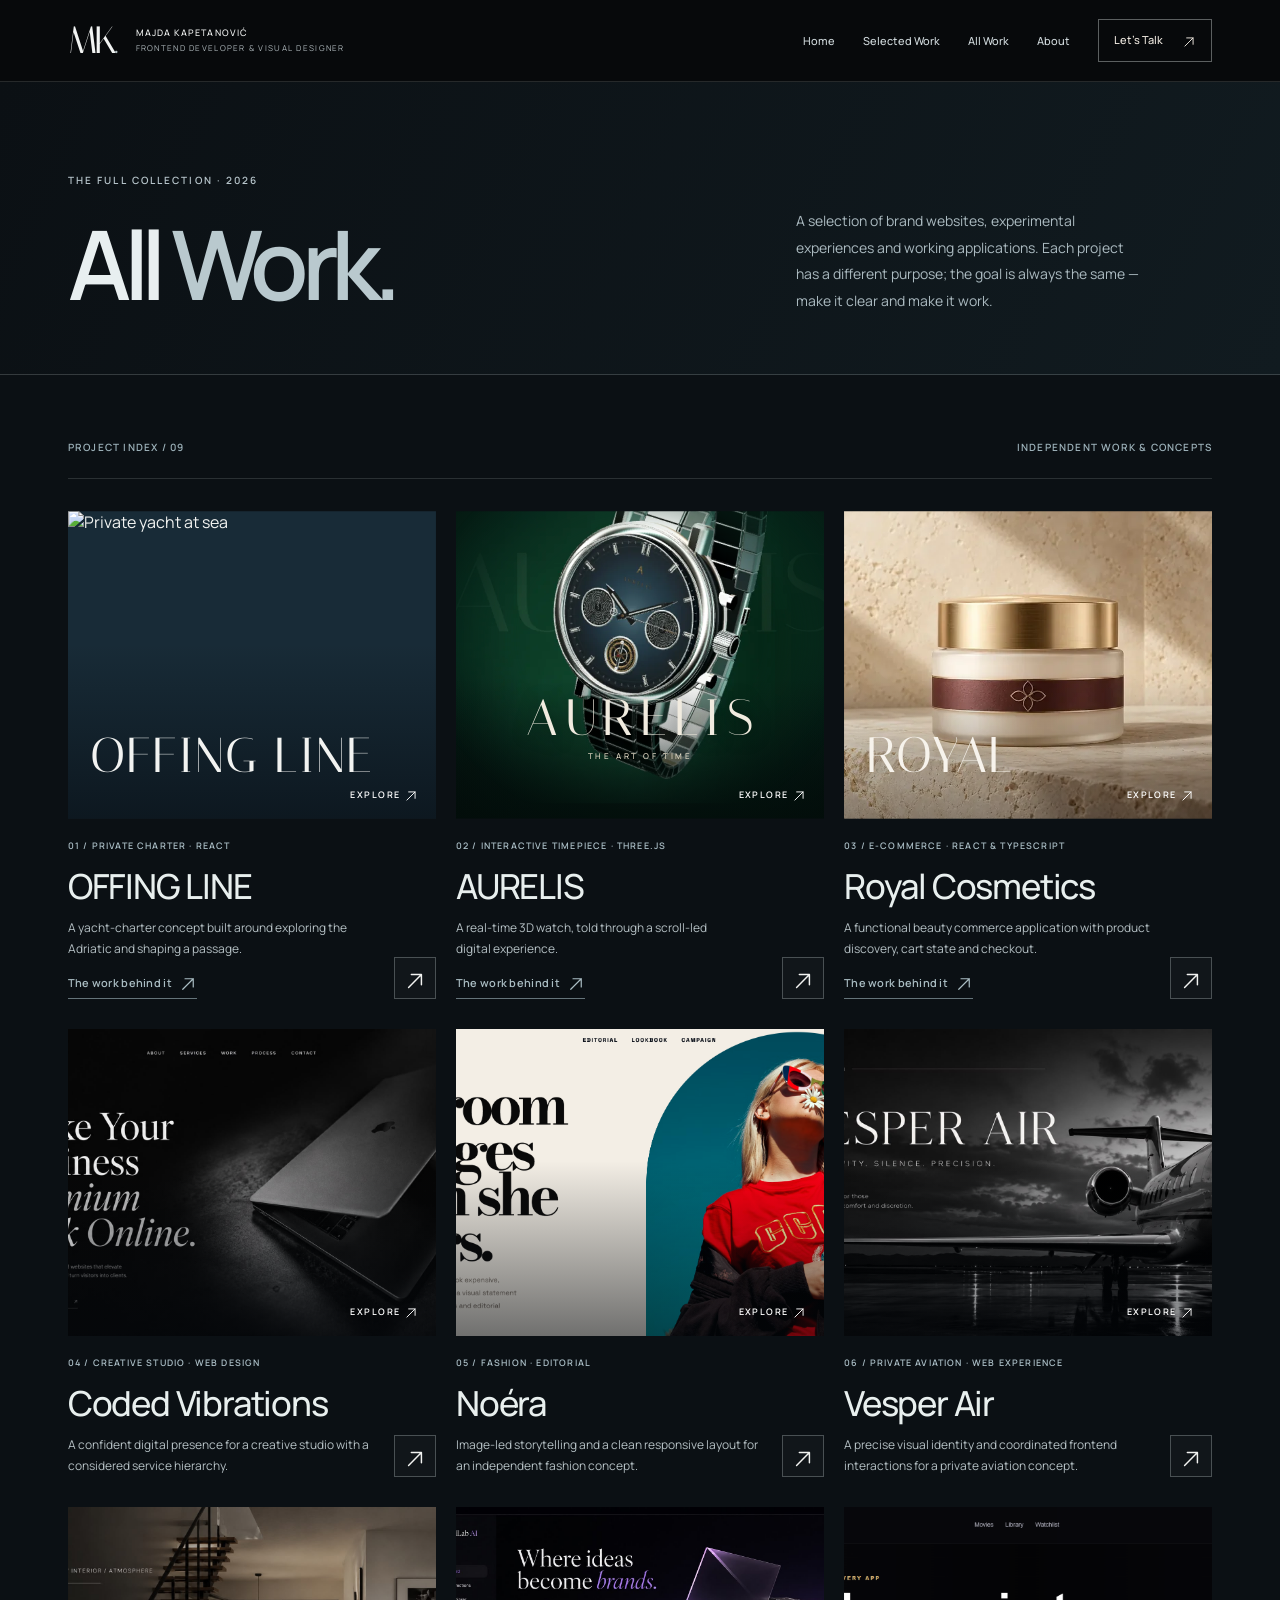
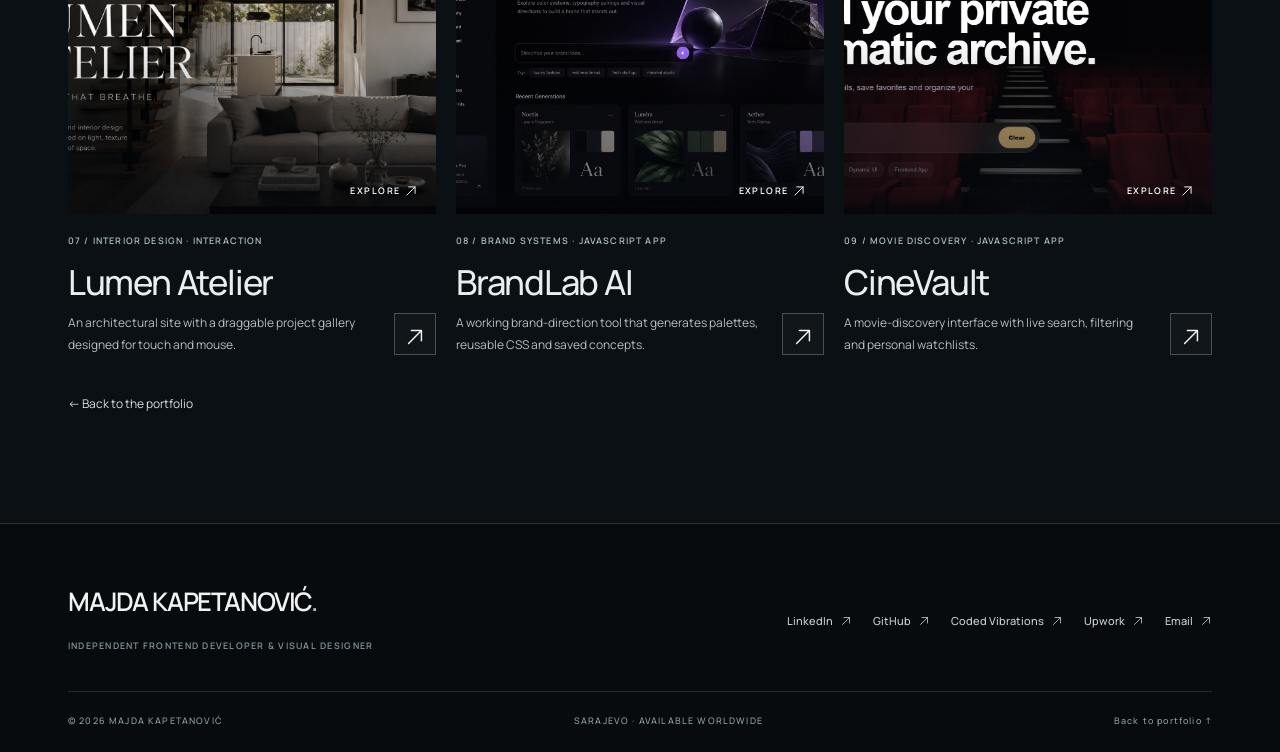
==== commit 0156edad: "Make case-study arrows SVG to avoid mobile emoji rendering" ====
--- a/all-work.html
+++ b/all-work.html
@@ -30,19 +30,19 @@
 <a class="v3-project__visual" href="https://offing-line.vercel.app/" target="_blank" rel="noopener noreferrer" aria-label="Explore OFFING LINE live project">
 <img src="https://offing-line.vercel.app/images/passage-retouched-1920.webp" alt="Private yacht at sea" width="1200" height="900" loading="lazy" decoding="async"><span class="v3-project__watermark">OFFING LINE</span>
 <span class="v3-project__explore">EXPLORE <svg class="v3-arrow" width="16" height="16" viewBox="0 0 24 24" fill="none" stroke="currentColor" stroke-width="1.6" stroke-linecap="round" stroke-linejoin="round" aria-hidden="true" focusable="false"><path d="M5 19 19 5M8 5h11v11"/></svg></span></a>
-<div class="v3-project__meta"><div><span>01 / PRIVATE CHARTER · REACT</span><h3>OFFING LINE</h3><p>A yacht-charter concept built around exploring the Adriatic and shaping a passage.</p><a class="v4-case-link" href="/work/offing-line.html">The work behind it ↗</a></div><a href="https://offing-line.vercel.app/" target="_blank" rel="noopener noreferrer" aria-label="Visit OFFING LINE"><span aria-hidden="true"><svg class="v3-arrow" width="16" height="16" viewBox="0 0 24 24" fill="none" stroke="currentColor" stroke-width="1.6" stroke-linecap="round" stroke-linejoin="round" aria-hidden="true" focusable="false"><path d="M5 19 19 5M8 5h11v11"/></svg></span></a></div>
+<div class="v3-project__meta"><div><span>01 / PRIVATE CHARTER · REACT</span><h3>OFFING LINE</h3><p>A yacht-charter concept built around exploring the Adriatic and shaping a passage.</p><a class="v4-case-link" href="/work/offing-line.html">The work behind it <svg class="v3-arrow" width="14" height="14" viewBox="0 0 24 24" fill="none" stroke="currentColor" stroke-width="1.6" stroke-linecap="round" stroke-linejoin="round" aria-hidden="true"><path d="M5 19 19 5M8 5h11v11"/></svg></a></div><a href="https://offing-line.vercel.app/" target="_blank" rel="noopener noreferrer" aria-label="Visit OFFING LINE"><span aria-hidden="true"><svg class="v3-arrow" width="16" height="16" viewBox="0 0 24 24" fill="none" stroke="currentColor" stroke-width="1.6" stroke-linecap="round" stroke-linejoin="round" aria-hidden="true" focusable="false"><path d="M5 19 19 5M8 5h11v11"/></svg></span></a></div>
 </article>
 <article class="v3-project v3-project--aurelis" data-v3-reveal>
 <a class="v3-project__visual" href="https://aurelis-atelier-omega.vercel.app/" target="_blank" rel="noopener noreferrer" aria-label="Explore AURELIS live project">
 <div class="v3-project__aurelis-silk" style="background-image:url('https://aurelis-atelier-omega.vercel.app/images/emerald-satin.png')" aria-hidden="true"></div><img class="v3-project__watch-image" src="images/aurelis-watch.webp" alt="" width="720" height="726" loading="lazy" decoding="async" onload="this.parentElement.classList.add('has-watch-image')" onerror="this.remove()"><div class="v3-project__aurelis-art" aria-hidden="true"><span>A</span><strong>AURELIS</strong><small>THE ART OF TIME</small></div>
 <span class="v3-project__explore">EXPLORE <svg class="v3-arrow" width="16" height="16" viewBox="0 0 24 24" fill="none" stroke="currentColor" stroke-width="1.6" stroke-linecap="round" stroke-linejoin="round" aria-hidden="true" focusable="false"><path d="M5 19 19 5M8 5h11v11"/></svg></span></a>
-<div class="v3-project__meta"><div><span>02 / INTERACTIVE TIMEPIECE · THREE.JS</span><h3>AURELIS</h3><p>A real-time 3D watch, told through a scroll-led digital experience.</p><a class="v4-case-link" href="/work/aurelis.html">The work behind it ↗</a></div><a href="https://aurelis-atelier-omega.vercel.app/" target="_blank" rel="noopener noreferrer" aria-label="Visit AURELIS"><span aria-hidden="true"><svg class="v3-arrow" width="16" height="16" viewBox="0 0 24 24" fill="none" stroke="currentColor" stroke-width="1.6" stroke-linecap="round" stroke-linejoin="round" aria-hidden="true" focusable="false"><path d="M5 19 19 5M8 5h11v11"/></svg></span></a></div>
+<div class="v3-project__meta"><div><span>02 / INTERACTIVE TIMEPIECE · THREE.JS</span><h3>AURELIS</h3><p>A real-time 3D watch, told through a scroll-led digital experience.</p><a class="v4-case-link" href="/work/aurelis.html">The work behind it <svg class="v3-arrow" width="14" height="14" viewBox="0 0 24 24" fill="none" stroke="currentColor" stroke-width="1.6" stroke-linecap="round" stroke-linejoin="round" aria-hidden="true"><path d="M5 19 19 5M8 5h11v11"/></svg></a></div><a href="https://aurelis-atelier-omega.vercel.app/" target="_blank" rel="noopener noreferrer" aria-label="Visit AURELIS"><span aria-hidden="true"><svg class="v3-arrow" width="16" height="16" viewBox="0 0 24 24" fill="none" stroke="currentColor" stroke-width="1.6" stroke-linecap="round" stroke-linejoin="round" aria-hidden="true" focusable="false"><path d="M5 19 19 5M8 5h11v11"/></svg></span></a></div>
 </article>
 <article class="v3-project v3-project--royal" data-v3-reveal>
 <a class="v3-project__visual" href="https://final-royal-cosmetics-2.vercel.app/" target="_blank" rel="noopener noreferrer" aria-label="Explore Royal Cosmetics live project">
 <img src="images/royal-aurum.webp" alt="Royal Aurum skincare cream with a gold lid — authentic product visual from the Royal Cosmetics concept" width="640" height="640" loading="lazy" decoding="async"><span class="v3-project__watermark">ROYAL</span>
 <span class="v3-project__explore">EXPLORE <svg class="v3-arrow" width="16" height="16" viewBox="0 0 24 24" fill="none" stroke="currentColor" stroke-width="1.6" stroke-linecap="round" stroke-linejoin="round" aria-hidden="true" focusable="false"><path d="M5 19 19 5M8 5h11v11"/></svg></span></a>
-<div class="v3-project__meta"><div><span>03 / E-COMMERCE · REACT &amp; TYPESCRIPT</span><h3>Royal Cosmetics</h3><p>A functional beauty commerce application with product discovery, cart state and checkout.</p><a class="v4-case-link" href="/work/royal-cosmetics.html">The work behind it ↗</a></div><a href="https://final-royal-cosmetics-2.vercel.app/" target="_blank" rel="noopener noreferrer" aria-label="Visit Royal Cosmetics"><span aria-hidden="true"><svg class="v3-arrow" width="16" height="16" viewBox="0 0 24 24" fill="none" stroke="currentColor" stroke-width="1.6" stroke-linecap="round" stroke-linejoin="round" aria-hidden="true" focusable="false"><path d="M5 19 19 5M8 5h11v11"/></svg></span></a></div>
+<div class="v3-project__meta"><div><span>03 / E-COMMERCE · REACT &amp; TYPESCRIPT</span><h3>Royal Cosmetics</h3><p>A functional beauty commerce application with product discovery, cart state and checkout.</p><a class="v4-case-link" href="/work/royal-cosmetics.html">The work behind it <svg class="v3-arrow" width="14" height="14" viewBox="0 0 24 24" fill="none" stroke="currentColor" stroke-width="1.6" stroke-linecap="round" stroke-linejoin="round" aria-hidden="true"><path d="M5 19 19 5M8 5h11v11"/></svg></a></div><a href="https://final-royal-cosmetics-2.vercel.app/" target="_blank" rel="noopener noreferrer" aria-label="Visit Royal Cosmetics"><span aria-hidden="true"><svg class="v3-arrow" width="16" height="16" viewBox="0 0 24 24" fill="none" stroke="currentColor" stroke-width="1.6" stroke-linecap="round" stroke-linejoin="round" aria-hidden="true" focusable="false"><path d="M5 19 19 5M8 5h11v11"/></svg></span></a></div>
 </article>
 <article class="v3-project " data-v3-reveal>
 <a class="v3-project__visual" href="https://majda03.github.io/Premium-Landing/" target="_blank" rel="noopener noreferrer" aria-label="Explore Coded Vibrations live project">
--- a/portfolio.css
+++ b/portfolio.css
@@ -1260,3 +1260,9 @@
   .v4-about__story{gap:12px}
   .v4-about__story p{font-size:13px;line-height:1.73}
 }
+
+/* Unobtrusive evidence link; preserve live-project links as primary. */
+.v4-case-link{display:inline-flex;width:max-content;gap:7px;margin-top:15px;color:#aabdc3;font:600 11px/1.5 var(--sans);text-decoration:none;border-bottom:1px solid rgba(184,207,214,.52);padding-bottom:5px;letter-spacing:.025em;transition:color .2s ease,border-color .2s ease}
+.v4-case-link:hover,.v4-case-link:focus-visible{color:#fff;border-color:#fff}
+.v4-case-link span{font-size:13px;line-height:1.1}
+@media(prefers-reduced-motion:reduce){.v4-case-link{transition:none}}
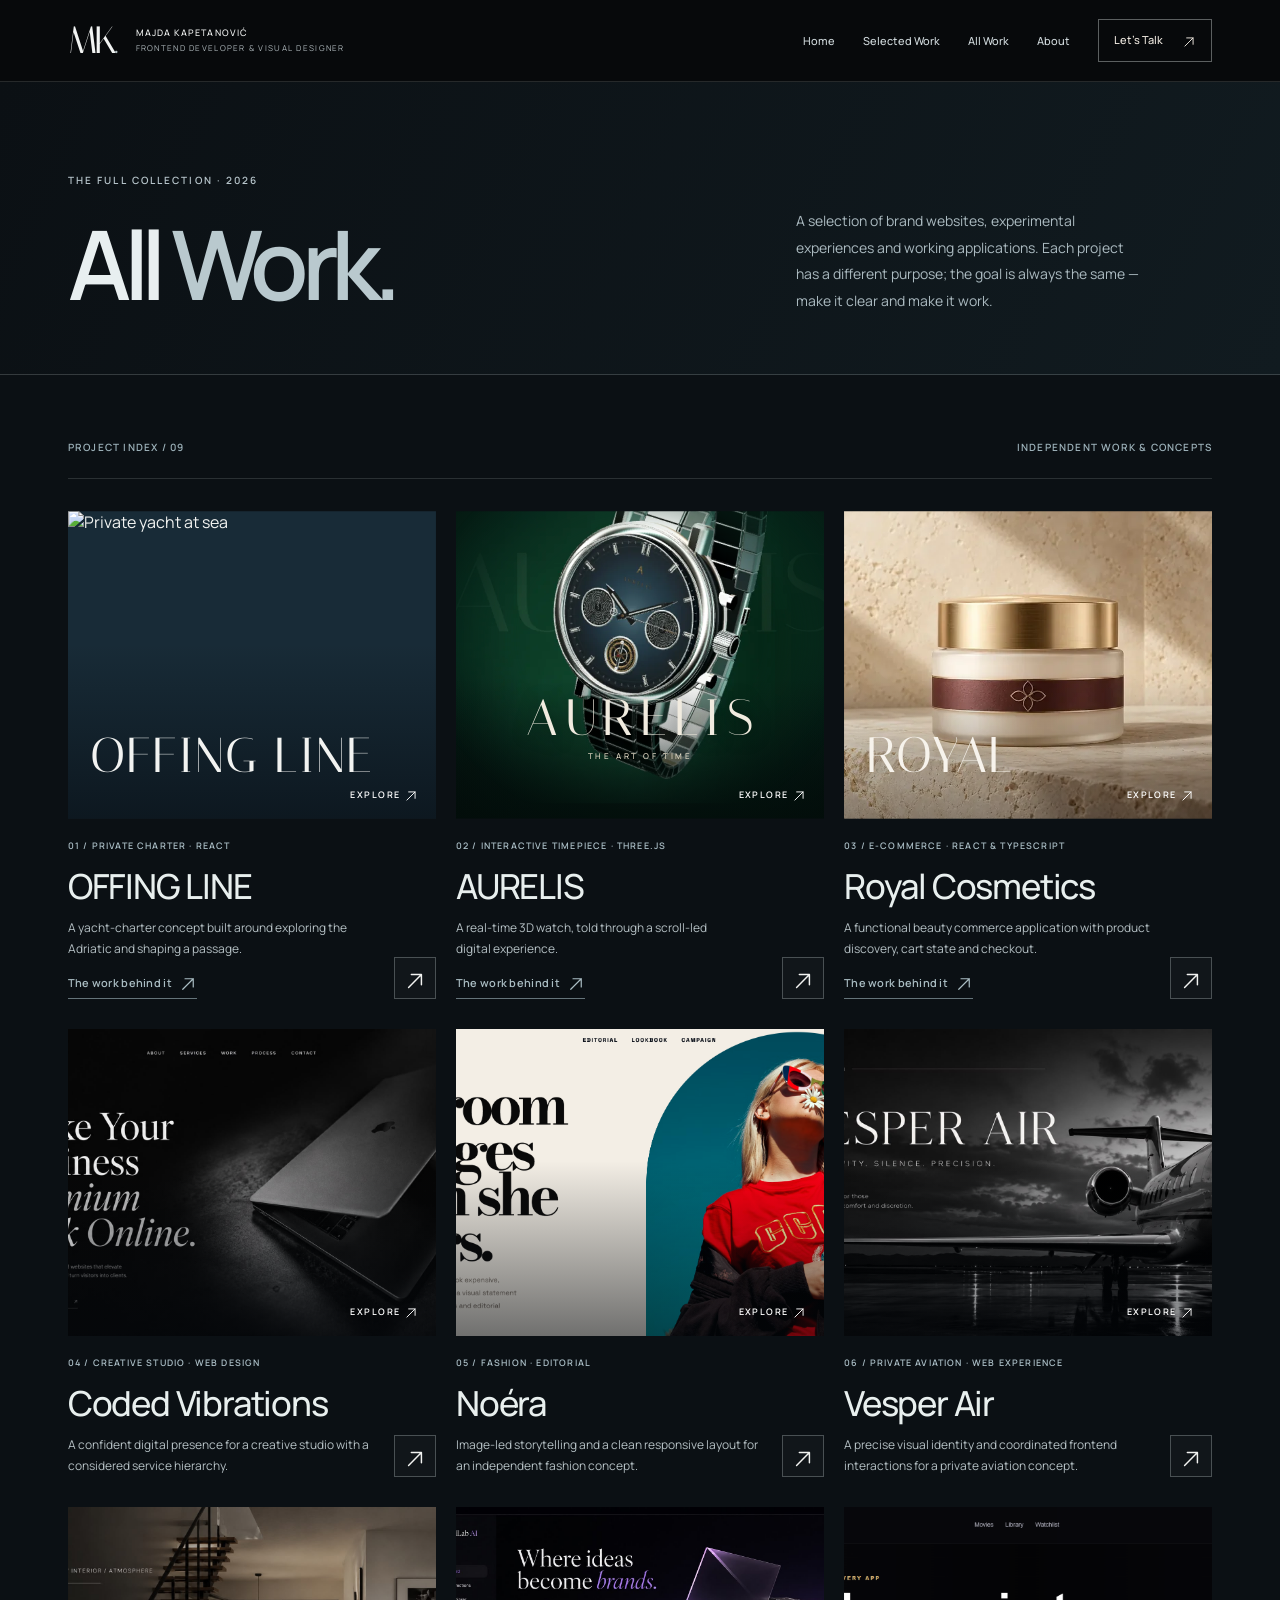
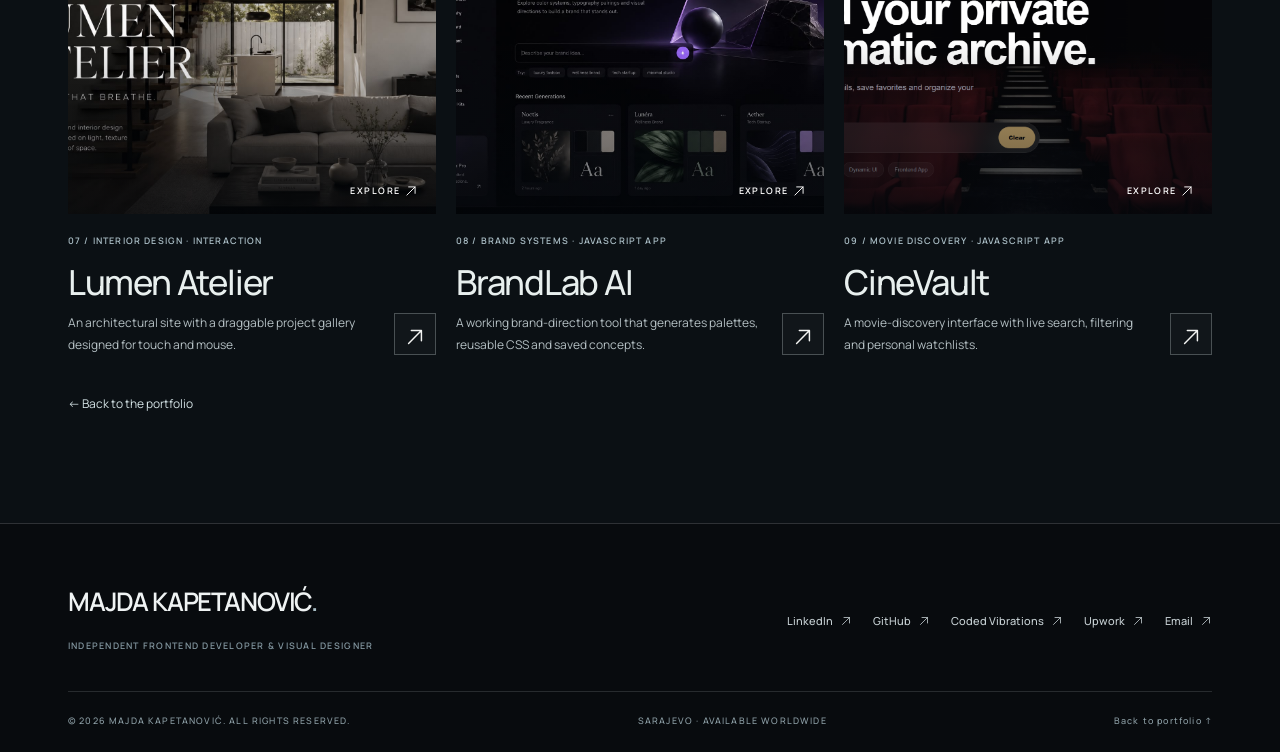
==== commit 0eb99531: "Add consistent professional copyright notice to all-work.html" ====
--- a/all-work.html
+++ b/all-work.html
@@ -91,6 +91,6 @@
    <a href="https://www.upwork.com/freelancers/~017c87bd321f2e297f" target="_blank" rel="noopener noreferrer">Upwork <svg class="v3-arrow" width="16" height="16" viewBox="0 0 24 24" fill="none" stroke="currentColor" stroke-width="1.6" stroke-linecap="round" stroke-linejoin="round" aria-hidden="true" focusable="false"><path d="M5 19 19 5M8 5h11v11"/></svg></a>
    <a href="mailto:majda.tech10@gmail.com">Email <svg class="v3-arrow" width="16" height="16" viewBox="0 0 24 24" fill="none" stroke="currentColor" stroke-width="1.6" stroke-linecap="round" stroke-linejoin="round" aria-hidden="true" focusable="false"><path d="M5 19 19 5M8 5h11v11"/></svg></a>
  </div>
- <div class="v4-footer__base"><span>© 2026 MAJDA KAPETANOVIĆ</span><span>SARAJEVO · AVAILABLE WORLDWIDE</span><a href="/">Back to portfolio ↑</a></div>
+ <div class="v4-footer__base"><span>© 2026 MAJDA KAPETANOVIĆ. ALL RIGHTS RESERVED.</span><span>SARAJEVO · AVAILABLE WORLDWIDE</span><a href="/">Back to portfolio ↑</a></div>
  </footer>
 <script src="portfolio-v3.js" defer></script></body></html>
--- a/portfolio.css
+++ b/portfolio.css
@@ -1266,3 +1266,110 @@
 .v4-case-link:hover,.v4-case-link:focus-visible{color:#fff;border-color:#fff}
 .v4-case-link span{font-size:13px;line-height:1.1}
 @media(prefers-reduced-motion:reduce){.v4-case-link{transition:none}}
+
+/* A personal proposition, not a second gallery. */
+.v4-about__identity h3{max-width:12ch}
+.v4-about__story{gap:13px}
+.v4-about__story p{line-height:1.72}
+.v4-about__story em{font-style:normal;color:#f0f4f3;font-weight:600}
+.v4-about__reasons{
+  grid-column:1/-1;
+  display:grid;
+  grid-template-columns:repeat(3,minmax(0,1fr));
+  gap:clamp(20px,3.5vw,58px);
+  padding-top:clamp(23px,3vw,38px);
+  border-top:1px solid rgba(223,237,241,.14);
+}
+.v4-about__reasons>div{display:flex;flex-direction:column;align-items:flex-start;gap:10px}
+.v4-about__reasons span{font:600 9px/1.5 var(--sans);letter-spacing:.15em;color:#8da8b1}
+.v4-about__reasons strong{font:600 clamp(17px,1.55vw,24px)/1.22 var(--sans);letter-spacing:-.035em;color:#e9f0f0}
+.v4-about__reasons p{font:400 clamp(11px,.96vw,13px)/1.72 var(--sans);color:#a9b8bc;margin:0;max-width:33ch}
+@media(max-width:700px){
+.v4-about__identity h3{max-width:14ch}
+.v4-about__story p{font-size:13px;line-height:1.7}
+.v4-about__reasons{grid-template-columns:1fr;gap:0;padding-top:12px}
+.v4-about__reasons>div{display:grid;grid-template-columns:88px minmax(0,1fr);gap:5px 12px;padding:13px 0;border-bottom:1px solid rgba(223,237,241,.11)}
+.v4-about__reasons span{grid-row:1/3;font-size:8px;padding-top:4px}
+.v4-about__reasons strong{font-size:17px}
+.v4-about__reasons p{font-size:11px;line-height:1.55;max-width:none}
+}
+
+/* FINAL MASTER: portrait as a deliberate editorial object, not half a viewport. */
+@media(min-width:981px){
+  .v4-hero{
+    grid-template-columns:minmax(0,1fr) minmax(310px,.38fr);
+    min-height:min(740px,calc(100svh - 82px));
+    align-items:center;
+    column-gap:clamp(24px,3.8vw,70px);
+  }
+  .v4-hero__content{
+    padding-top:clamp(62px,6vw,94px);
+    padding-bottom:clamp(62px,6vw,94px);
+    padding-right:0;
+  }
+  .v4-hero__portrait{
+    width:100%;
+    height:clamp(475px,70vh,690px);
+    align-self:center;
+    border:1px solid rgba(221,232,234,.14);
+    margin-right:var(--page);
+  }
+  .v4-hero__portrait img{object-position:center 22%}
+  .v4-hero__portrait figcaption{left:18px;right:18px;bottom:16px}
+  .v4-hero h1{max-width:850px;font-size:clamp(56px,5.15vw,90px)}
+  .v4-hero__intro{max-width:540px}
+}
+@media(min-width:981px) and (max-width:1240px){
+  .v4-hero{grid-template-columns:minmax(0,1fr) minmax(290px,.43fr);column-gap:25px}
+  .v4-hero h1{font-size:clamp(48px,4.8vw,63px)}
+  .v4-hero__portrait{height:clamp(460px,65vh,610px)}
+}
+@media(min-width:701px) and (max-width:980px){
+  .v4-hero{grid-template-columns:minmax(0,1fr) minmax(245px,.65fr)}
+  .v4-hero__portrait{min-height:510px}
+}
+/* Premium motion: deliberate affordances, no scroll hijack. */
+@media(prefers-reduced-motion:no-preference){
+ .v4-hero__portrait{transition:border-color .55s ease,box-shadow .6s ease}
+ .v4-hero__portrait:hover{border-color:rgba(225,238,241,.36);box-shadow:0 17px 65px rgba(0,0,0,.19)}
+ .v4-hero__portrait img{transition:filter .65s ease,transform .9s var(--ease)}
+ .v4-hero__portrait:hover img{filter:grayscale(100%) contrast(1.10) brightness(1);transform:scale(1.035)}
+ .v3-project__visual{transition:filter .4s ease}
+ .v3-project__visual:hover{filter:brightness(1.045)}
+ .v4-about__reasons>div{transition:transform .45s var(--ease)}
+ .v4-about__reasons>div:hover{transform:translateY(-3px)}
+}
+@media(prefers-reduced-motion:reduce){
+ .v4-hero__portrait img,.v4-hero__portrait,.v4-about__reasons>div{transition:none!important;animation:none!important}
+}
+/* Continue to treat devices as first-class: no mobile hero change. */
+
+
+/* FINAL OWNER-REVIEWED ALIGNMENT: one consistent right-column starting line.
+   1) About copy aligns with the contact-form column rather than starting too
+      close to the left title.
+   2) Toolkit text follows that same alignment.
+   3) Desktop portrait is moved inward by ~18-26px WITHOUT resizing or cropping.
+   All mobile composition, project imagery and interactions remain unchanged. */
+@media (min-width:981px) {
+  .v4-about {
+    grid-template-columns:minmax(0,.95fr) minmax(0,1.05fr);
+    column-gap:clamp(48px,5vw,80px);
+  }
+  .v4-about__story {
+    width:100%;
+    min-width:0;
+    max-width:none;
+  }
+  .v4-toolkit {
+    display:grid;
+    grid-template-columns:minmax(0,.95fr) minmax(0,1.05fr);
+    gap:clamp(48px,5vw,80px);
+    justify-content:initial;
+  }
+  .v4-toolkit p {max-width:none;min-width:0}
+  .v4-hero__portrait {
+    position:relative;
+    left:clamp(-26px,-1.5vw,-18px);
+  }
+}
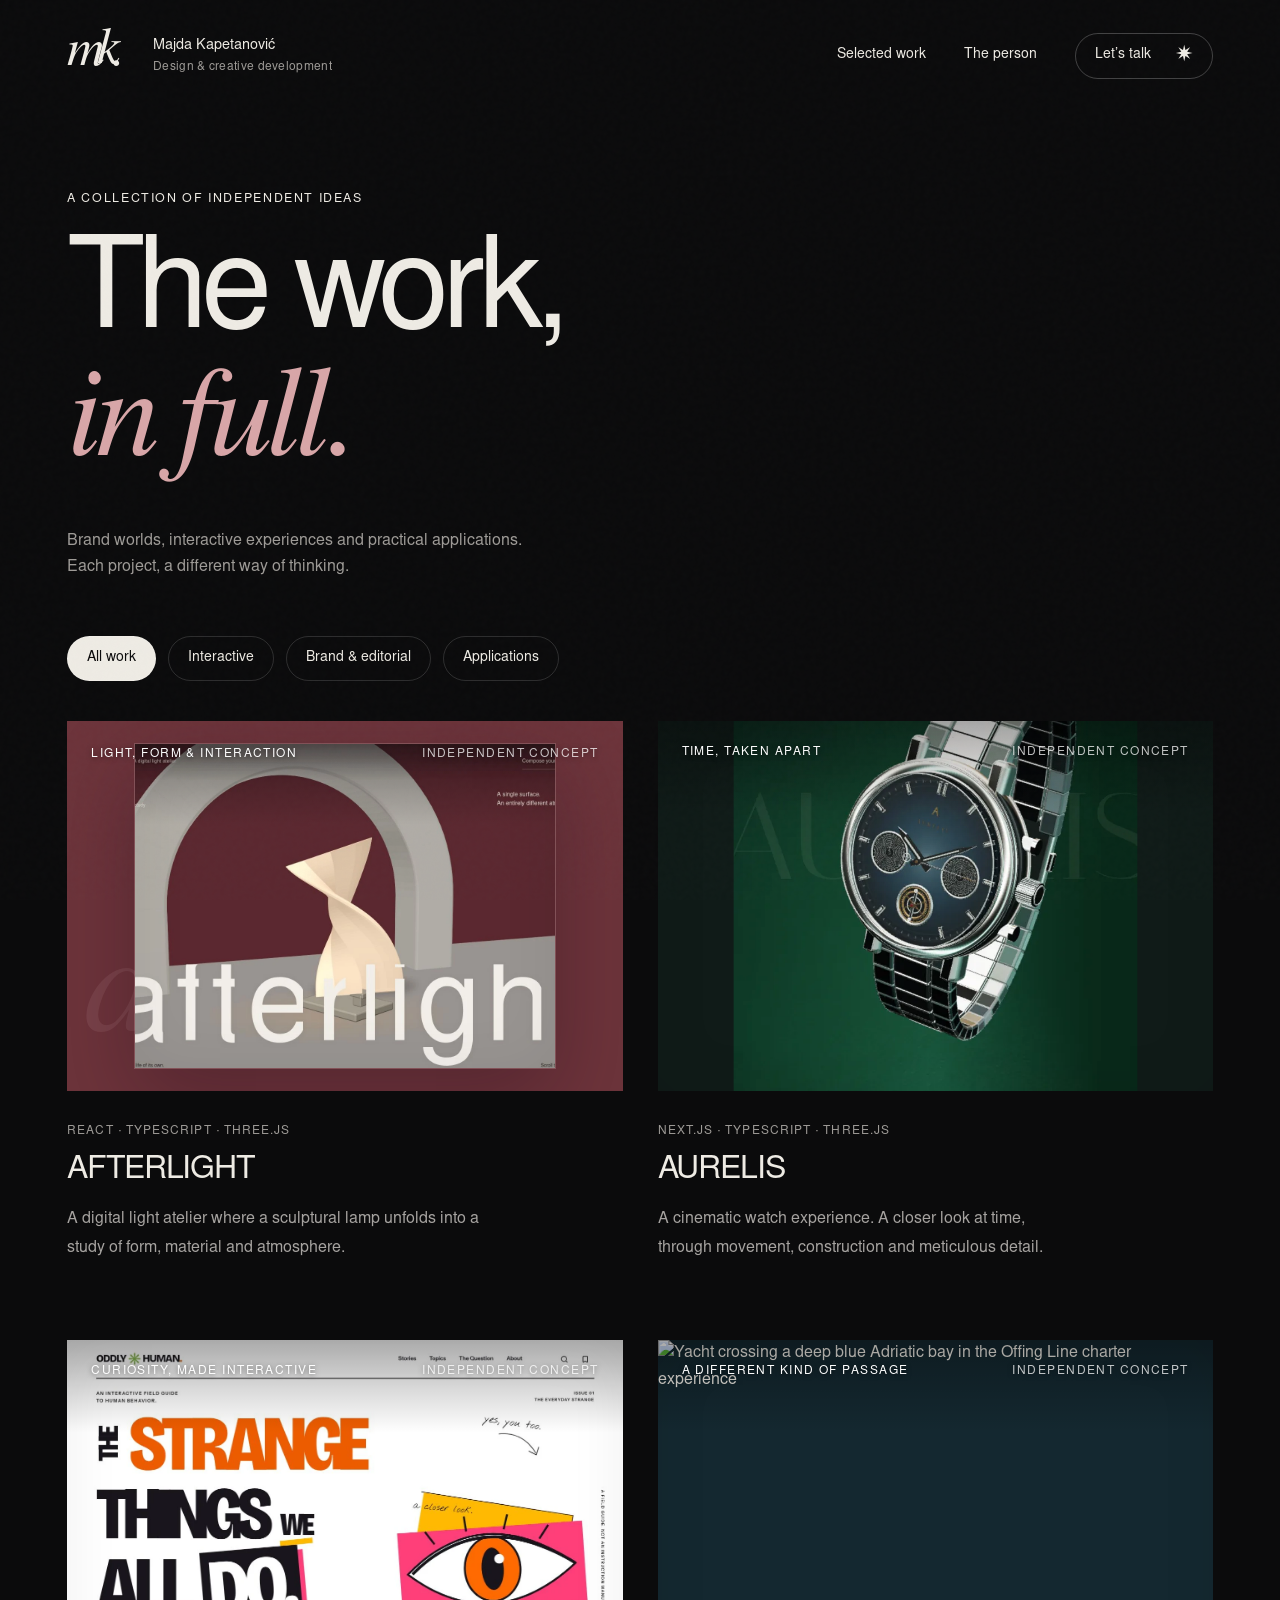
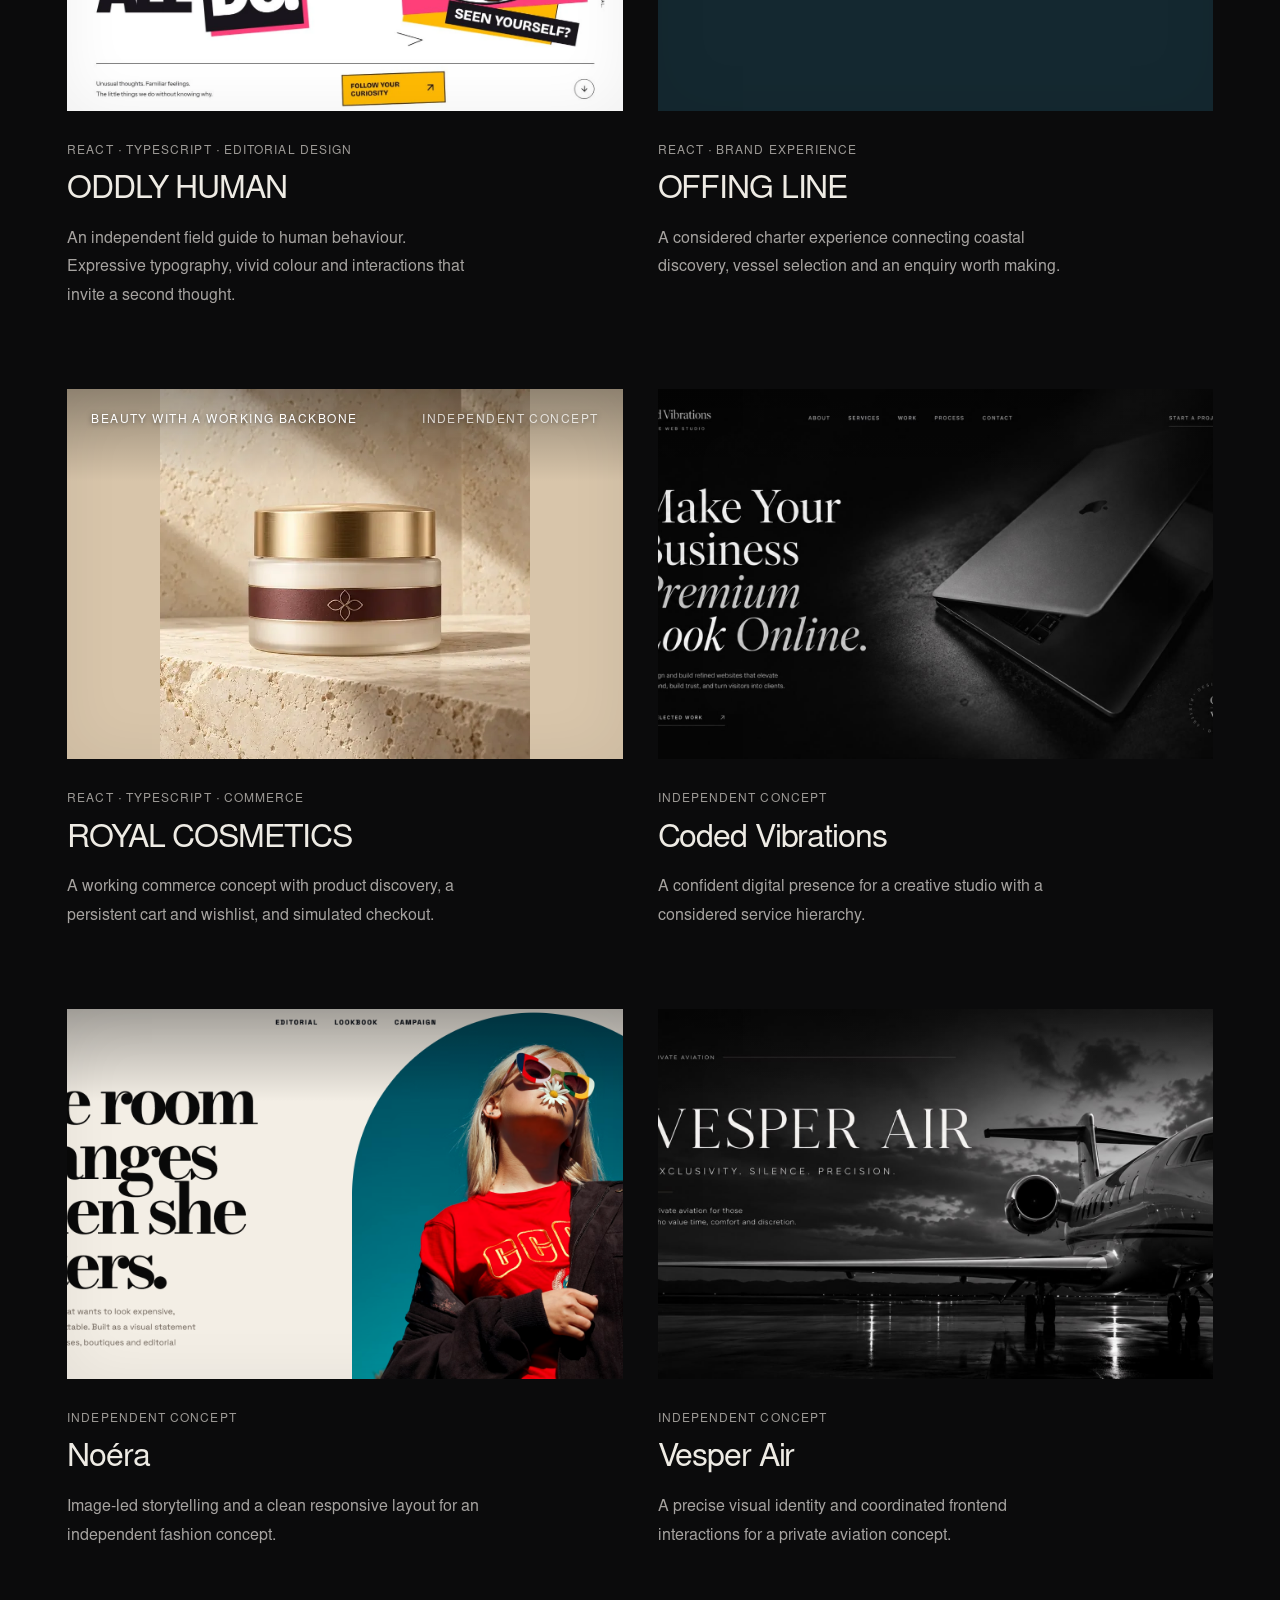
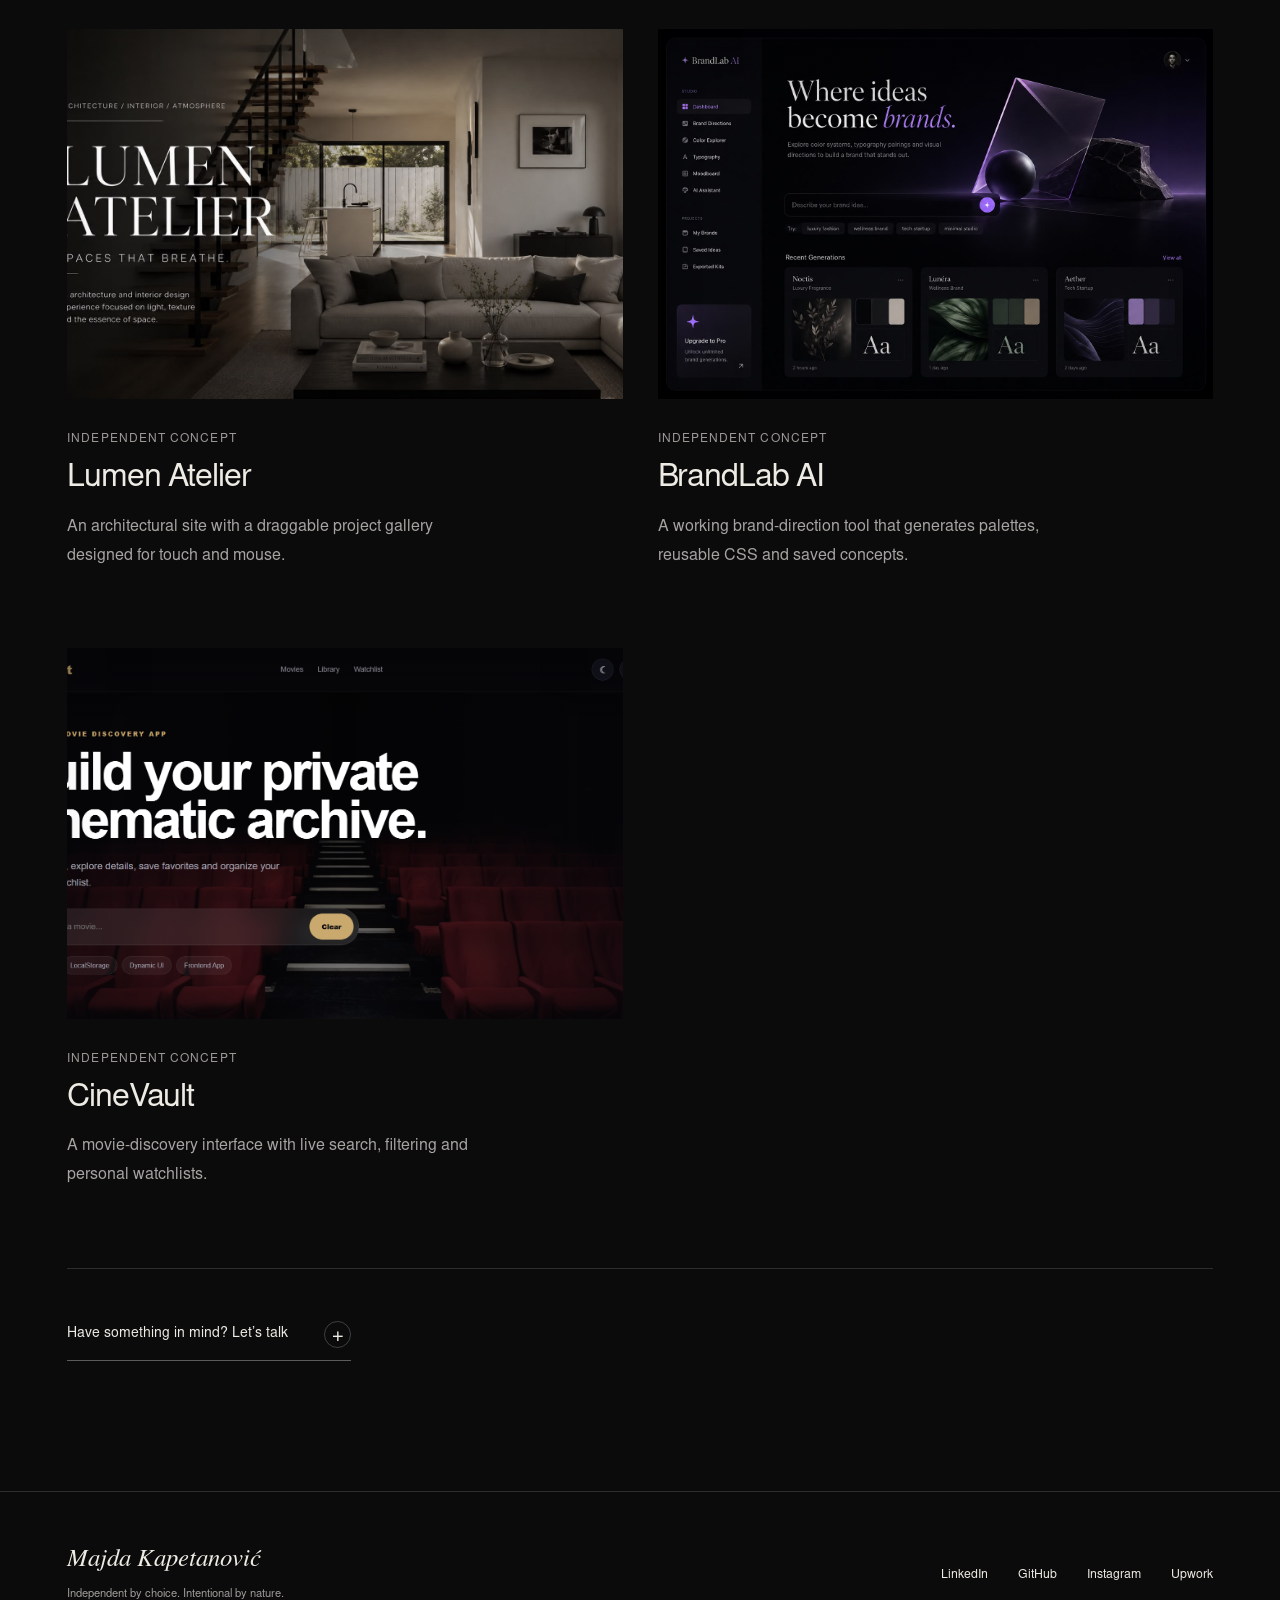
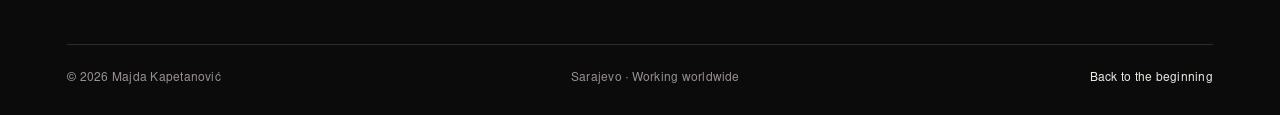
==== commit cda88405: "Redesign portfolio as a kinetic digital atelier with new project stories" ====
--- a/all-work.html
+++ b/all-work.html
@@ -1,96 +1,17 @@
-<!DOCTYPE html><html lang="en" class="no-js"><head>
+<!doctype html><html lang="en"><head>
 <meta charset="utf-8"><meta name="viewport" content="width=device-width,initial-scale=1">
-<title>All Work | Majda Kapetanović — Frontend Developer &amp; Visual Designer</title>
-<meta name="description" content="Selected websites, interactive brand experiences and frontend applications by Majda Kapetanović. Explore all projects.">
-<meta name="robots" content="index, follow">
-<meta name="theme-color" content="#080808">
+<title>Majda Kapetanović — Project archive.</title>
+<meta name="description" content="Majda Kapetanović is an independent frontend developer and visual designer in Sarajevo. Distinctive websites, cinematic 3D and thoughtful digital experiences.">
+<meta name="theme-color" content="#0b0b0c"><meta name="color-scheme" content="dark">
 <link rel="canonical" href="https://majdakapetanovic.com/all-work.html">
-<meta property="og:type" content="website">
-<meta property="og:title" content="All Work | Majda Kapetanović">
-<meta property="og:description" content="An archive of websites, interactive experiences and practical frontend applications.">
-<meta property="og:url" content="https://majdakapetanovic.com/all-work.html">
-<meta property="og:image" content="https://majdakapetanovic.com/images/social-preview.png">
-<link rel="icon" href="favicon.svg?v=3" type="image/svg+xml">
-<link rel="preconnect" href="https://fonts.googleapis.com"><link rel="preconnect" href="https://fonts.gstatic.com" crossorigin>
-<link href="https://fonts.googleapis.com/css2?family=Italiana&amp;family=Manrope:wght@300;400;500;600&amp;display=swap" rel="stylesheet">
-<link rel="stylesheet" href="portfolio.css">
-<script>document.documentElement.classList.replace("no-js","js");</script>
-</head><body>
-<a class="skip-link" href="#main-content">Skip to content</a>
-<header class="v3-header" id="top">
-<a class="v3-brand" href="/" aria-label="Return to Majda Kapetanović home"><span class="v3-brand__mark">MK<span class="v3-brand__dot">.</span></span><span class="v3-brand__name">MAJDA KAPETANOVIĆ<br><small>FRONTEND DEVELOPER &amp; VISUAL DESIGNER</small></span></a>
-<button class="v3-menu" type="button" aria-expanded="false" aria-controls="v3-navigation" aria-label="Open navigation"><span></span><span></span></button>
-<nav class="v3-nav" id="v3-navigation" aria-label="Main navigation"><a href="/">Home</a><a href="/#selected-work">Selected Work</a><a href="/all-work.html" aria-current="page">All Work</a><a href="/#about">About</a><a href="/#contact" class="v3-nav__contact">Let's Talk <span aria-hidden="true"><svg class="v3-arrow" width="16" height="16" viewBox="0 0 24 24" fill="none" stroke="currentColor" stroke-width="1.6" stroke-linecap="round" stroke-linejoin="round" aria-hidden="true" focusable="false"><path d="M5 19 19 5M8 5h11v11"/></svg></span></a></nav></header>
-<main id="main-content">
-<section class="v3-archive-hero"><div><span class="v3-overline">THE FULL COLLECTION · 2026</span><h1>All <em>Work.</em></h1></div>
-<p>A selection of brand websites, experimental experiences and working applications. Each project has a different purpose; the goal is always the same — make it clear and make it work.</p></section>
-<section class="v3-archive" aria-label="All portfolio projects">
-<div class="v3-archive__heading"><span>PROJECT INDEX / 09</span><span>INDEPENDENT WORK &amp; CONCEPTS</span></div>
-<div class="v3-archive-grid"><article class="v3-project v3-project--offing" data-v3-reveal>
-<a class="v3-project__visual" href="https://offing-line.vercel.app/" target="_blank" rel="noopener noreferrer" aria-label="Explore OFFING LINE live project">
-<img src="https://offing-line.vercel.app/images/passage-retouched-1920.webp" alt="Private yacht at sea" width="1200" height="900" loading="lazy" decoding="async"><span class="v3-project__watermark">OFFING LINE</span>
-<span class="v3-project__explore">EXPLORE <svg class="v3-arrow" width="16" height="16" viewBox="0 0 24 24" fill="none" stroke="currentColor" stroke-width="1.6" stroke-linecap="round" stroke-linejoin="round" aria-hidden="true" focusable="false"><path d="M5 19 19 5M8 5h11v11"/></svg></span></a>
-<div class="v3-project__meta"><div><span>01 / PRIVATE CHARTER · REACT</span><h3>OFFING LINE</h3><p>A yacht-charter concept built around exploring the Adriatic and shaping a passage.</p><a class="v4-case-link" href="/work/offing-line.html">The work behind it <svg class="v3-arrow" width="14" height="14" viewBox="0 0 24 24" fill="none" stroke="currentColor" stroke-width="1.6" stroke-linecap="round" stroke-linejoin="round" aria-hidden="true"><path d="M5 19 19 5M8 5h11v11"/></svg></a></div><a href="https://offing-line.vercel.app/" target="_blank" rel="noopener noreferrer" aria-label="Visit OFFING LINE"><span aria-hidden="true"><svg class="v3-arrow" width="16" height="16" viewBox="0 0 24 24" fill="none" stroke="currentColor" stroke-width="1.6" stroke-linecap="round" stroke-linejoin="round" aria-hidden="true" focusable="false"><path d="M5 19 19 5M8 5h11v11"/></svg></span></a></div>
-</article>
-<article class="v3-project v3-project--aurelis" data-v3-reveal>
-<a class="v3-project__visual" href="https://aurelis-atelier-omega.vercel.app/" target="_blank" rel="noopener noreferrer" aria-label="Explore AURELIS live project">
-<div class="v3-project__aurelis-silk" style="background-image:url('https://aurelis-atelier-omega.vercel.app/images/emerald-satin.png')" aria-hidden="true"></div><img class="v3-project__watch-image" src="images/aurelis-watch.webp" alt="" width="720" height="726" loading="lazy" decoding="async" onload="this.parentElement.classList.add('has-watch-image')" onerror="this.remove()"><div class="v3-project__aurelis-art" aria-hidden="true"><span>A</span><strong>AURELIS</strong><small>THE ART OF TIME</small></div>
-<span class="v3-project__explore">EXPLORE <svg class="v3-arrow" width="16" height="16" viewBox="0 0 24 24" fill="none" stroke="currentColor" stroke-width="1.6" stroke-linecap="round" stroke-linejoin="round" aria-hidden="true" focusable="false"><path d="M5 19 19 5M8 5h11v11"/></svg></span></a>
-<div class="v3-project__meta"><div><span>02 / INTERACTIVE TIMEPIECE · THREE.JS</span><h3>AURELIS</h3><p>A real-time 3D watch, told through a scroll-led digital experience.</p><a class="v4-case-link" href="/work/aurelis.html">The work behind it <svg class="v3-arrow" width="14" height="14" viewBox="0 0 24 24" fill="none" stroke="currentColor" stroke-width="1.6" stroke-linecap="round" stroke-linejoin="round" aria-hidden="true"><path d="M5 19 19 5M8 5h11v11"/></svg></a></div><a href="https://aurelis-atelier-omega.vercel.app/" target="_blank" rel="noopener noreferrer" aria-label="Visit AURELIS"><span aria-hidden="true"><svg class="v3-arrow" width="16" height="16" viewBox="0 0 24 24" fill="none" stroke="currentColor" stroke-width="1.6" stroke-linecap="round" stroke-linejoin="round" aria-hidden="true" focusable="false"><path d="M5 19 19 5M8 5h11v11"/></svg></span></a></div>
-</article>
-<article class="v3-project v3-project--royal" data-v3-reveal>
-<a class="v3-project__visual" href="https://final-royal-cosmetics-2.vercel.app/" target="_blank" rel="noopener noreferrer" aria-label="Explore Royal Cosmetics live project">
-<img src="images/royal-aurum.webp" alt="Royal Aurum skincare cream with a gold lid — authentic product visual from the Royal Cosmetics concept" width="640" height="640" loading="lazy" decoding="async"><span class="v3-project__watermark">ROYAL</span>
-<span class="v3-project__explore">EXPLORE <svg class="v3-arrow" width="16" height="16" viewBox="0 0 24 24" fill="none" stroke="currentColor" stroke-width="1.6" stroke-linecap="round" stroke-linejoin="round" aria-hidden="true" focusable="false"><path d="M5 19 19 5M8 5h11v11"/></svg></span></a>
-<div class="v3-project__meta"><div><span>03 / E-COMMERCE · REACT &amp; TYPESCRIPT</span><h3>Royal Cosmetics</h3><p>A functional beauty commerce application with product discovery, cart state and checkout.</p><a class="v4-case-link" href="/work/royal-cosmetics.html">The work behind it <svg class="v3-arrow" width="14" height="14" viewBox="0 0 24 24" fill="none" stroke="currentColor" stroke-width="1.6" stroke-linecap="round" stroke-linejoin="round" aria-hidden="true"><path d="M5 19 19 5M8 5h11v11"/></svg></a></div><a href="https://final-royal-cosmetics-2.vercel.app/" target="_blank" rel="noopener noreferrer" aria-label="Visit Royal Cosmetics"><span aria-hidden="true"><svg class="v3-arrow" width="16" height="16" viewBox="0 0 24 24" fill="none" stroke="currentColor" stroke-width="1.6" stroke-linecap="round" stroke-linejoin="round" aria-hidden="true" focusable="false"><path d="M5 19 19 5M8 5h11v11"/></svg></span></a></div>
-</article>
-<article class="v3-project " data-v3-reveal>
-<a class="v3-project__visual" href="https://majda03.github.io/Premium-Landing/" target="_blank" rel="noopener noreferrer" aria-label="Explore Coded Vibrations live project">
-<img src="images/coded-vibrations.jpeg" alt="Coded Vibrations site preview" width="1200" height="900" loading="lazy" decoding="async">
-<span class="v3-project__explore">EXPLORE <svg class="v3-arrow" width="16" height="16" viewBox="0 0 24 24" fill="none" stroke="currentColor" stroke-width="1.6" stroke-linecap="round" stroke-linejoin="round" aria-hidden="true" focusable="false"><path d="M5 19 19 5M8 5h11v11"/></svg></span></a>
-<div class="v3-project__meta"><div><span>04 / CREATIVE STUDIO · WEB DESIGN</span><h3>Coded Vibrations</h3><p>A confident digital presence for a creative studio with a considered service hierarchy.</p></div><a href="https://majda03.github.io/Premium-Landing/" target="_blank" rel="noopener noreferrer" aria-label="Visit Coded Vibrations"><span aria-hidden="true"><svg class="v3-arrow" width="16" height="16" viewBox="0 0 24 24" fill="none" stroke="currentColor" stroke-width="1.6" stroke-linecap="round" stroke-linejoin="round" aria-hidden="true" focusable="false"><path d="M5 19 19 5M8 5h11v11"/></svg></span></a></div>
-</article>
-<article class="v3-project " data-v3-reveal>
-<a class="v3-project__visual" href="https://majda03.github.io/Noera-Fashion-Landing-Page/" target="_blank" rel="noopener noreferrer" aria-label="Explore Noéra live project">
-<img src="images/b.png" alt="Noéra editorial fashion website" width="1200" height="900" loading="lazy" decoding="async">
-<span class="v3-project__explore">EXPLORE <svg class="v3-arrow" width="16" height="16" viewBox="0 0 24 24" fill="none" stroke="currentColor" stroke-width="1.6" stroke-linecap="round" stroke-linejoin="round" aria-hidden="true" focusable="false"><path d="M5 19 19 5M8 5h11v11"/></svg></span></a>
-<div class="v3-project__meta"><div><span>05 / FASHION · EDITORIAL</span><h3>Noéra</h3><p>Image-led storytelling and a clean responsive layout for an independent fashion concept.</p></div><a href="https://majda03.github.io/Noera-Fashion-Landing-Page/" target="_blank" rel="noopener noreferrer" aria-label="Visit Noéra"><span aria-hidden="true"><svg class="v3-arrow" width="16" height="16" viewBox="0 0 24 24" fill="none" stroke="currentColor" stroke-width="1.6" stroke-linecap="round" stroke-linejoin="round" aria-hidden="true" focusable="false"><path d="M5 19 19 5M8 5h11v11"/></svg></span></a></div>
-</article>
-<article class="v3-project " data-v3-reveal>
-<a class="v3-project__visual" href="https://majda03.github.io/Premium-vibe-Landing-Page/" target="_blank" rel="noopener noreferrer" aria-label="Explore Vesper Air live project">
-<img src="images/vesper-air.jpeg" alt="Vesper Air luxury website" width="1200" height="900" loading="lazy" decoding="async">
-<span class="v3-project__explore">EXPLORE <svg class="v3-arrow" width="16" height="16" viewBox="0 0 24 24" fill="none" stroke="currentColor" stroke-width="1.6" stroke-linecap="round" stroke-linejoin="round" aria-hidden="true" focusable="false"><path d="M5 19 19 5M8 5h11v11"/></svg></span></a>
-<div class="v3-project__meta"><div><span>06 / PRIVATE AVIATION · WEB EXPERIENCE</span><h3>Vesper Air</h3><p>A precise visual identity and coordinated frontend interactions for a private aviation concept.</p></div><a href="https://majda03.github.io/Premium-vibe-Landing-Page/" target="_blank" rel="noopener noreferrer" aria-label="Visit Vesper Air"><span aria-hidden="true"><svg class="v3-arrow" width="16" height="16" viewBox="0 0 24 24" fill="none" stroke="currentColor" stroke-width="1.6" stroke-linecap="round" stroke-linejoin="round" aria-hidden="true" focusable="false"><path d="M5 19 19 5M8 5h11v11"/></svg></span></a></div>
-</article>
-<article class="v3-project " data-v3-reveal>
-<a class="v3-project__visual" href="https://majda03.github.io/LUMEN-Atelier/" target="_blank" rel="noopener noreferrer" aria-label="Explore Lumen Atelier live project">
-<img src="images/lumen-atelier.jpeg" alt="Lumen Atelier architecture website" width="1200" height="900" loading="lazy" decoding="async">
-<span class="v3-project__explore">EXPLORE <svg class="v3-arrow" width="16" height="16" viewBox="0 0 24 24" fill="none" stroke="currentColor" stroke-width="1.6" stroke-linecap="round" stroke-linejoin="round" aria-hidden="true" focusable="false"><path d="M5 19 19 5M8 5h11v11"/></svg></span></a>
-<div class="v3-project__meta"><div><span>07 / INTERIOR DESIGN · INTERACTION</span><h3>Lumen Atelier</h3><p>An architectural site with a draggable project gallery designed for touch and mouse.</p></div><a href="https://majda03.github.io/LUMEN-Atelier/" target="_blank" rel="noopener noreferrer" aria-label="Visit Lumen Atelier"><span aria-hidden="true"><svg class="v3-arrow" width="16" height="16" viewBox="0 0 24 24" fill="none" stroke="currentColor" stroke-width="1.6" stroke-linecap="round" stroke-linejoin="round" aria-hidden="true" focusable="false"><path d="M5 19 19 5M8 5h11v11"/></svg></span></a></div>
-</article>
-<article class="v3-project " data-v3-reveal>
-<a class="v3-project__visual" href="https://majda03.github.io/BrandLab-AI-App/" target="_blank" rel="noopener noreferrer" aria-label="Explore BrandLab AI live project">
-<img src="images/brandlab-preview.jpeg" alt="BrandLab AI application preview" width="1200" height="900" loading="lazy" decoding="async">
-<span class="v3-project__explore">EXPLORE <svg class="v3-arrow" width="16" height="16" viewBox="0 0 24 24" fill="none" stroke="currentColor" stroke-width="1.6" stroke-linecap="round" stroke-linejoin="round" aria-hidden="true" focusable="false"><path d="M5 19 19 5M8 5h11v11"/></svg></span></a>
-<div class="v3-project__meta"><div><span>08 / BRAND SYSTEMS · JAVASCRIPT APP</span><h3>BrandLab AI</h3><p>A working brand-direction tool that generates palettes, reusable CSS and saved concepts.</p></div><a href="https://majda03.github.io/BrandLab-AI-App/" target="_blank" rel="noopener noreferrer" aria-label="Visit BrandLab AI"><span aria-hidden="true"><svg class="v3-arrow" width="16" height="16" viewBox="0 0 24 24" fill="none" stroke="currentColor" stroke-width="1.6" stroke-linecap="round" stroke-linejoin="round" aria-hidden="true" focusable="false"><path d="M5 19 19 5M8 5h11v11"/></svg></span></a></div>
-</article>
-<article class="v3-project " data-v3-reveal>
-<a class="v3-project__visual" href="https://majda03.github.io/Cinema-applicaton-JavaScript-HTML-CSS/" target="_blank" rel="noopener noreferrer" aria-label="Explore CineVault live project">
-<img src="images/cinevault-preview1.png" alt="CineVault movie application preview" width="1200" height="900" loading="lazy" decoding="async">
-<span class="v3-project__explore">EXPLORE <svg class="v3-arrow" width="16" height="16" viewBox="0 0 24 24" fill="none" stroke="currentColor" stroke-width="1.6" stroke-linecap="round" stroke-linejoin="round" aria-hidden="true" focusable="false"><path d="M5 19 19 5M8 5h11v11"/></svg></span></a>
-<div class="v3-project__meta"><div><span>09 / MOVIE DISCOVERY · JAVASCRIPT APP</span><h3>CineVault</h3><p>A movie-discovery interface with live search, filtering and personal watchlists.</p></div><a href="https://majda03.github.io/Cinema-applicaton-JavaScript-HTML-CSS/" target="_blank" rel="noopener noreferrer" aria-label="Visit CineVault"><span aria-hidden="true"><svg class="v3-arrow" width="16" height="16" viewBox="0 0 24 24" fill="none" stroke="currentColor" stroke-width="1.6" stroke-linecap="round" stroke-linejoin="round" aria-hidden="true" focusable="false"><path d="M5 19 19 5M8 5h11v11"/></svg></span></a></div>
-</article></div>
-<a class="v3-archive-back" href="/">← Back to the portfolio</a>
-</section></main>
-<footer class="v3-footer v4-footer">
- <div class="v4-footer__identity"><strong>MAJDA KAPETANOVIĆ<span aria-hidden="true">.</span></strong><small>INDEPENDENT FRONTEND DEVELOPER &amp; VISUAL DESIGNER</small></div>
- <div class="v4-footer__social" aria-label="Professional profiles">
-   <a href="https://www.linkedin.com/in/majda-kapetanovi%C4%87-b5982b284/" target="_blank" rel="noopener noreferrer">LinkedIn <svg class="v3-arrow" width="16" height="16" viewBox="0 0 24 24" fill="none" stroke="currentColor" stroke-width="1.6" stroke-linecap="round" stroke-linejoin="round" aria-hidden="true" focusable="false"><path d="M5 19 19 5M8 5h11v11"/></svg></a>
-   <a href="https://github.com/majda03" target="_blank" rel="noopener noreferrer">GitHub <svg class="v3-arrow" width="16" height="16" viewBox="0 0 24 24" fill="none" stroke="currentColor" stroke-width="1.6" stroke-linecap="round" stroke-linejoin="round" aria-hidden="true" focusable="false"><path d="M5 19 19 5M8 5h11v11"/></svg></a>
-   <a href="https://www.instagram.com/codedvibrations/" target="_blank" rel="noopener noreferrer" aria-label="Coded Vibrations creative studio on Instagram">Coded Vibrations <svg class="v3-arrow" width="16" height="16" viewBox="0 0 24 24" fill="none" stroke="currentColor" stroke-width="1.6" stroke-linecap="round" stroke-linejoin="round" aria-hidden="true" focusable="false"><path d="M5 19 19 5M8 5h11v11"/></svg></a>
-   <a href="https://www.upwork.com/freelancers/~017c87bd321f2e297f" target="_blank" rel="noopener noreferrer">Upwork <svg class="v3-arrow" width="16" height="16" viewBox="0 0 24 24" fill="none" stroke="currentColor" stroke-width="1.6" stroke-linecap="round" stroke-linejoin="round" aria-hidden="true" focusable="false"><path d="M5 19 19 5M8 5h11v11"/></svg></a>
-   <a href="mailto:majda.tech10@gmail.com">Email <svg class="v3-arrow" width="16" height="16" viewBox="0 0 24 24" fill="none" stroke="currentColor" stroke-width="1.6" stroke-linecap="round" stroke-linejoin="round" aria-hidden="true" focusable="false"><path d="M5 19 19 5M8 5h11v11"/></svg></a>
- </div>
- <div class="v4-footer__base"><span>© 2026 MAJDA KAPETANOVIĆ. ALL RIGHTS RESERVED.</span><span>SARAJEVO · AVAILABLE WORLDWIDE</span><a href="/">Back to portfolio ↑</a></div>
- </footer>
-<script src="portfolio-v3.js" defer></script></body></html>+<meta property="og:type" content="website"><meta property="og:title" content="The complete project archive — Majda Kapetanović">
+<meta property="og:description" content="Visual instinct. Technical intent. Independent design and creative development from Sarajevo, working worldwide.">
+<meta property="og:url" content="https://majdakapetanovic.com/all-work.html"><meta property="og:image" content="https://majdakapetanovic.com/images/social-preview.png">
+<meta name="twitter:card" content="summary_large_image"><meta name="twitter:image" content="https://majdakapetanovic.com/images/social-preview.png">
+<link rel="icon" href="/favicon.svg" type="image/svg+xml"><link rel="apple-touch-icon" href="/apple-touch-icon.png">
+<link rel="preload" href="/assets/atelier-sans.woff" as="font" type="font/woff" crossorigin>
+<link rel="preload" href="/assets/atelier-serif.woff" as="font" type="font/woff" crossorigin>
+<link rel="stylesheet" href="/atelier.css"><script src="/atelier.js" defer></script>
+<script type="application/ld+json">{"@context": "https://schema.org", "@type": "CollectionPage", "name": "The work, in full.", "url": "https://majdakapetanovic.com/all-work.html", "author": {"@type": "Person", "name": "Majda Kapetanović"}}</script></head><body>
+<a class="skip" href="#main-content">Skip to content</a>
+<div class="reading-progress" aria-hidden="true"></div><header class="site-header" id="top"><a class="identity" href="/" aria-label="Majda Kapetanović, home"><span class="monogram" aria-hidden="true">m<span>k</span>.</span><span class="identity-name">Majda Kapetanović<small>Design & creative development</small></span></a><nav id="navigation" aria-label="Main navigation"><a href="/#selected-work">Selected work</a><a href="/#about">The person</a><a class="nav-contact" href="/#contact">Let’s talk <span class="contact-star" aria-hidden="true">✷</span></a></nav><button class="menu-toggle" aria-expanded="false" aria-controls="navigation" aria-label="Open navigation"><span></span><span></span></button></header><main id="main-content" class="archive section-shell"><p class="eyebrow" data-reveal>A collection of independent ideas</p><h1 data-reveal>The work,<br><em>in full.</em></h1><p class="archive-intro" data-reveal>Brand worlds, interactive experiences and practical applications.<br>Each project, a different way of thinking.</p><div class="archive-filter" role="group" aria-label="Filter projects"><button type="button" data-filter="all" aria-pressed="true">All work</button><button type="button" data-filter="interactive" aria-pressed="false">Interactive</button><button type="button" data-filter="brand" aria-pressed="false">Brand & editorial</button><button type="button" data-filter="app" aria-pressed="false">Applications</button></div><p class="filter-status sr-only" role="status" aria-live="polite"></p><div class="archive-grid"><article data-category="interactive" class="project project-afterlight " data-reveal><a class="project-visual" href="/work/afterlight.html" aria-label="Explore the AFTERLIGHT project"><div class="project-image"><img src="/assets/afterlight.webp" alt="Afterlight VELA 01 sculptural lamp against a burgundy architectural setting" loading="lazy" decoding="async" width="1348" height="926"></div><div class="project-visual-top"><span>Light, form & interaction</span><span>Independent concept</span></div><span class="project-disc" aria-hidden="true">View<br>project <b>+</b></span></a><div class="project-meta"><div><span class="eyebrow">React · TypeScript · Three.js</span><h2><a href="/work/afterlight.html">AFTERLIGHT</a></h2></div><p>A digital light atelier where a sculptural lamp unfolds into a study of form, material and atmosphere.</p></div></article><article data-category="interactive" class="project project-aurelis " data-reveal><a class="project-visual" href="/work/aurelis.html" aria-label="Explore the AURELIS project"><div class="project-image"><img src="/images/aurelis-watch.webp" alt="Aurelis sculptural 3D luxury watch" loading="lazy" decoding="async" width="1348" height="926"></div><div class="project-visual-top"><span>Time, taken apart</span><span>Independent concept</span></div><span class="project-disc" aria-hidden="true">View<br>project <b>+</b></span></a><div class="project-meta"><div><span class="eyebrow">Next.js · TypeScript · Three.js</span><h2><a href="/work/aurelis.html">AURELIS</a></h2></div><p>A cinematic watch experience. A closer look at time, through movement, construction and meticulous detail.</p></div></article><article data-category="brand" class="project project-oddly-human " data-reveal><a class="project-visual" href="/work/oddly-human.html" aria-label="Explore the ODDLY HUMAN project"><div class="project-image"><img src="/assets/oddly.webp" alt="Oddly Human expressive orange and white editorial homepage" loading="lazy" decoding="async" width="1348" height="926"></div><div class="project-visual-top"><span>Curiosity, made interactive</span><span>Independent concept</span></div><span class="project-disc" aria-hidden="true">View<br>project <b>+</b></span></a><div class="project-meta"><div><span class="eyebrow">React · TypeScript · Editorial design</span><h2><a href="/work/oddly-human.html">ODDLY HUMAN</a></h2></div><p>An independent field guide to human behaviour. Expressive typography, vivid colour and interactions that invite a second thought.</p></div></article><article data-category="brand" class="project project-offing-line " data-reveal><a class="project-visual" href="/work/offing-line.html" aria-label="Explore the OFFING LINE project"><div class="project-image"><img src="https://offing-line.vercel.app/images/passage-retouched-1920.webp" alt="Yacht crossing a deep blue Adriatic bay in the Offing Line charter experience" loading="lazy" decoding="async" width="1348" height="926"></div><div class="project-visual-top"><span>A different kind of passage</span><span>Independent concept</span></div><span class="project-disc" aria-hidden="true">View<br>project <b>+</b></span></a><div class="project-meta"><div><span class="eyebrow">React · Brand experience</span><h2><a href="/work/offing-line.html">OFFING LINE</a></h2></div><p>A considered charter experience connecting coastal discovery, vessel selection and an enquiry worth making.</p></div></article><article data-category="app" class="project project-royal-cosmetics " data-reveal><a class="project-visual" href="/work/royal-cosmetics.html" aria-label="Explore the ROYAL COSMETICS project"><div class="project-image"><img src="/images/royal-aurum.webp" alt="Royal Cosmetics beauty storefront" loading="lazy" decoding="async" width="1348" height="926"></div><div class="project-visual-top"><span>Beauty with a working backbone</span><span>Independent concept</span></div><span class="project-disc" aria-hidden="true">View<br>project <b>+</b></span></a><div class="project-meta"><div><span class="eyebrow">React · TypeScript · Commerce</span><h2><a href="/work/royal-cosmetics.html">ROYAL COSMETICS</a></h2></div><p>A working commerce concept with product discovery, a persistent cart and wishlist, and simulated checkout.</p></div></article><article class="project" data-category="brand" data-reveal><a class="project-visual" href="https://majda03.github.io/Premium-Landing/" target="_blank" rel="noopener noreferrer" aria-label="Open Coded Vibrations live project"><div class="project-image"><img src="/images/coded-vibrations.jpeg" alt="Coded Vibrations site preview" loading="lazy" width="1200" height="900"></div><span class="project-disc" aria-hidden="true">Live<br>project <b>+</b></span></a><div class="project-meta"><div><span class="eyebrow">Independent concept</span><h2><a href="https://majda03.github.io/Premium-Landing/" target="_blank" rel="noopener noreferrer">Coded Vibrations</a></h2></div><p>A confident digital presence for a creative studio with a considered service hierarchy.</p></div></article><article class="project" data-category="brand" data-reveal><a class="project-visual" href="https://majda03.github.io/Noera-Fashion-Landing-Page/" target="_blank" rel="noopener noreferrer" aria-label="Open Noéra live project"><div class="project-image"><img src="/images/b.png" alt="Noéra editorial fashion website" loading="lazy" width="1200" height="900"></div><span class="project-disc" aria-hidden="true">Live<br>project <b>+</b></span></a><div class="project-meta"><div><span class="eyebrow">Independent concept</span><h2><a href="https://majda03.github.io/Noera-Fashion-Landing-Page/" target="_blank" rel="noopener noreferrer">Noéra</a></h2></div><p>Image-led storytelling and a clean responsive layout for an independent fashion concept.</p></div></article><article class="project" data-category="brand" data-reveal><a class="project-visual" href="https://majda03.github.io/Premium-vibe-Landing-Page/" target="_blank" rel="noopener noreferrer" aria-label="Open Vesper Air live project"><div class="project-image"><img src="/images/vesper-air.jpeg" alt="Vesper Air luxury website" loading="lazy" width="1200" height="900"></div><span class="project-disc" aria-hidden="true">Live<br>project <b>+</b></span></a><div class="project-meta"><div><span class="eyebrow">Independent concept</span><h2><a href="https://majda03.github.io/Premium-vibe-Landing-Page/" target="_blank" rel="noopener noreferrer">Vesper Air</a></h2></div><p>A precise visual identity and coordinated frontend interactions for a private aviation concept.</p></div></article><article class="project" data-category="brand" data-reveal><a class="project-visual" href="https://majda03.github.io/LUMEN-Atelier/" target="_blank" rel="noopener noreferrer" aria-label="Open Lumen Atelier live project"><div class="project-image"><img src="/images/lumen-atelier.jpeg" alt="Lumen Atelier architecture website" loading="lazy" width="1200" height="900"></div><span class="project-disc" aria-hidden="true">Live<br>project <b>+</b></span></a><div class="project-meta"><div><span class="eyebrow">Independent concept</span><h2><a href="https://majda03.github.io/LUMEN-Atelier/" target="_blank" rel="noopener noreferrer">Lumen Atelier</a></h2></div><p>An architectural site with a draggable project gallery designed for touch and mouse.</p></div></article><article class="project" data-category="app" data-reveal><a class="project-visual" href="https://majda03.github.io/BrandLab-AI-App/" target="_blank" rel="noopener noreferrer" aria-label="Open BrandLab AI live project"><div class="project-image"><img src="/images/brandlab-preview.jpeg" alt="BrandLab AI application preview" loading="lazy" width="1200" height="900"></div><span class="project-disc" aria-hidden="true">Live<br>project <b>+</b></span></a><div class="project-meta"><div><span class="eyebrow">Independent concept</span><h2><a href="https://majda03.github.io/BrandLab-AI-App/" target="_blank" rel="noopener noreferrer">BrandLab AI</a></h2></div><p>A working brand-direction tool that generates palettes, reusable CSS and saved concepts.</p></div></article><article class="project" data-category="app" data-reveal><a class="project-visual" href="https://majda03.github.io/Cinema-applicaton-JavaScript-HTML-CSS/" target="_blank" rel="noopener noreferrer" aria-label="Open CineVault live project"><div class="project-image"><img src="/images/cinevault-preview1.png" alt="CineVault movie application preview" loading="lazy" width="1200" height="900"></div><span class="project-disc" aria-hidden="true">Live<br>project <b>+</b></span></a><div class="project-meta"><div><span class="eyebrow">Independent concept</span><h2><a href="https://majda03.github.io/Cinema-applicaton-JavaScript-HTML-CSS/" target="_blank" rel="noopener noreferrer">CineVault</a></h2></div><p>A movie-discovery interface with live search, filtering and personal watchlists.</p></div></article></div><div class="archive-end"><a class="text-link" href="/#contact">Have something in mind? Let’s talk <span class="link-orbit">+</span></a></div></main><footer class="site-footer"><a class="footer-signature" href="/">Majda Kapetanović<span>Independent by choice. Intentional by nature.</span></a><div class="socials"><a href="https://www.linkedin.com/in/majda-kapetanovi%C4%87-b5982b284/" target="_blank" rel="noopener noreferrer">LinkedIn</a><a href="https://github.com/majda03" target="_blank" rel="noopener noreferrer">GitHub</a><a href="https://www.instagram.com/codedvibrations/" target="_blank" rel="noopener noreferrer">Instagram</a><a href="https://www.upwork.com/freelancers/~017c87bd321f2e297f" target="_blank" rel="noopener noreferrer">Upwork</a></div><div class="footer-bottom"><span>© 2026 Majda Kapetanović</span><span>Sarajevo · Working worldwide</span><a href="#top">Back to the beginning</a></div></footer></body></html>
--- a/atelier.css
+++ b/atelier.css
@@ -0,0 +1,34 @@
+@font-face{font-family:Atelier;src:url('/assets/atelier-sans.woff') format('woff');font-weight:100 900;font-style:normal;font-display:swap}@font-face{font-family:Atelier Serif;src:url('/assets/atelier-serif.woff') format('woff');font-weight:400;font-style:normal;font-display:swap}
+:root{--bg:#0b0b0c;--paper:#eeebe4;--muted:#9e9b97;--line:#ffffff24;--wine:#913e50;--rose:#d8a6a8;--sans:Atelier,Arial,sans-serif;--serif:'Atelier Serif',Georgia,serif;--gutter:5.25vw;--ease:cubic-bezier(.2,.75,.2,1);color-scheme:dark}
+*{box-sizing:border-box}html{scroll-behavior:smooth;scroll-padding-top:100px}body{margin:0;background:var(--bg);color:var(--paper);font:400 16px/1.65 var(--sans);-webkit-font-smoothing:antialiased}body:after{content:'';position:fixed;inset:0;z-index:15;pointer-events:none;opacity:.026;background-image:url("data:image/svg+xml,%3Csvg viewBox='0 0 180 180' xmlns='http://www.w3.org/2000/svg'%3E%3Cfilter id='n'%3E%3CfeTurbulence type='fractalNoise' baseFrequency='.9' numOctaves='3' stitchTiles='stitch'/%3E%3C/filter%3E%3Cpath fill='%23fff' filter='url(%23n)' opacity='.7' d='M0 0h180v180H0z'/%3E%3C/svg%3E")}::selection{background:#8c3d4c;color:#fff}a{color:inherit;text-decoration:none}button,input,select,textarea{font:inherit;color:inherit}button{cursor:pointer}button,a,input,select,textarea,summary{-webkit-tap-highlight-color:transparent}button:focus-visible,a:focus-visible,input:focus-visible,select:focus-visible,textarea:focus-visible,summary:focus-visible{outline:2px solid var(--rose);outline-offset:7px}button{border:0;background:none}img{display:block;max-width:100%;height:auto}h1,h2,h3,p,figure{margin:0}h1,h2,h3{font-weight:400}em{font-family:var(--serif);font-style:italic;font-weight:400}a,button,summary{touch-action:manipulation}.sr-only,.honey{position:absolute!important;width:1px;height:1px;padding:0;overflow:hidden;clip:rect(0,0,0,0);white-space:nowrap}.skip{position:fixed;top:-100px;left:20px;padding:12px 20px;background:var(--paper);color:var(--bg);z-index:100}.skip:focus{top:16px}.reading-progress{position:fixed;top:0;left:0;width:100%;height:2px;transform-origin:left;transform:scaleX(0);background:var(--rose);z-index:100}.section-shell{padding-left:var(--gutter);padding-right:var(--gutter)}.eyebrow{font:400 .78rem/1.5 var(--sans);letter-spacing:.13em;text-transform:uppercase}.muted{color:var(--muted)}.tiny-cross{font:2.5rem/1 var(--serif);color:var(--rose)}
+.site-header{height:112px;display:flex;align-items:center;justify-content:space-between;padding:0 var(--gutter);position:absolute;top:0;left:0;width:100%;z-index:30}.identity{display:flex;gap:19px;align-items:center}.monogram{font:italic 3.25rem/.8 var(--serif);letter-spacing:-.16em;display:block;width:67px}.monogram span{display:inline-block;transform:translateY(-2px)}.identity-name{font-size:0.9rem;line-height:1.5}.identity-name small{display:block;font-size:0.75rem;color:var(--muted);letter-spacing:.025em}.site-header nav{display:flex;align-items:center;gap:38px;font-size:0.83rem}.site-header nav>a:not(.nav-contact){position:relative}.site-header nav>a:not(.nav-contact):after{content:'';position:absolute;bottom:-6px;left:0;width:100%;height:1px;background:var(--paper);transform:scaleX(0);transform-origin:left;transition:transform .35s var(--ease)}.site-header nav>a:hover:after{transform:scaleX(1)}.nav-contact{display:flex;align-items:center;gap:24px;border:1px solid #ffffff3a;padding:10px 19px;border-radius:40px;transition:background .3s,color .3s}.nav-contact:hover{background:var(--paper);color:var(--bg)}.contact-star{font-size:22px;line-height:1;transition:transform .8s var(--ease)}.nav-contact:hover .contact-star{transform:rotate(180deg)}.menu-toggle{display:none}
+.hero{min-height:900px;height:100svh;max-height:1150px;position:relative;padding:164px var(--gutter) 40px;overflow:hidden;isolation:isolate;background:radial-gradient(ellipse at 83% 43%,#33121c60,transparent 48%),var(--bg)}.hero:before{content:'';position:absolute;top:111px;left:var(--gutter);right:var(--gutter);height:1px;background:var(--line)}.hero-topline{display:flex;justify-content:space-between;font-size:0.75rem;letter-spacing:.12em;text-transform:uppercase;color:#b6b1ad;position:relative;z-index:4}.hero-topline .edition{font-size:0.75rem}.hero-copy{position:relative;z-index:3;padding-top:56px;pointer-events:none}.hero-copy a{pointer-events:auto}.hero h1{font-size:clamp(80px,8.9vw,148px);line-height:.99;letter-spacing:-.065em;width:75%;position:relative;font-weight:400}.hero-line{display:block;overflow:hidden;padding-bottom:.13em;margin-bottom:-.13em}.hero-line>span{display:block;animation:rise 1.35s var(--ease) both}.hero-line:nth-child(2)>span{animation-delay:.13s}.hero-line:nth-child(3)>span{animation-delay:.27s}.hero-serif{font-family:var(--serif);font-style:italic;font-size:.97em;letter-spacing:-.055em;color:#e4c5c3;white-space:nowrap;padding-top:.02em}.hero-description{display:flex;gap:22px;align-items:flex-start;margin-top:40px;animation:soft-in 1.5s .45s both;max-width:420px}.hero-description .tiny-cross{font-size:34px;margin-top:5px}.hero-description p{font-size:0.92rem;line-height:1.65}.hero-description p span{color:var(--muted)}.text-link{display:inline-flex;gap:36px;align-items:center;font-size:0.87rem;line-height:1.4;padding:12px 0;border-bottom:1px solid #ffffff55;transition:border-color .3s,color .3s}.text-link:hover{color:var(--rose);border-color:var(--rose)}.link-orbit{border:1px solid #ffffff35;width:27px;height:27px;border-radius:50%;display:grid;place-items:center;font-size:20px;font-weight:300;transition:transform .5s}.text-link:hover .link-orbit{transform:rotate(90deg)}.hero-link{margin-top:24px;animation:soft-in 1.4s .65s both}.sculpture{position:absolute;top:18%;right:-5%;width:60%;height:71%;z-index:1;touch-action:pan-y;animation:sculpture-in 2s var(--ease) both}.sculpture canvas,.sculpture-poster{position:absolute;inset:0;width:100%;height:100%;object-fit:contain}.sculpture canvas{opacity:0;transition:opacity .5s}.sculpture.ready canvas{opacity:1}.sculpture.ready .sculpture-poster{opacity:0}.sculpture-poster{transition:opacity .5s}.sculpture-caption{position:absolute;bottom:20%;right:16%;display:flex;gap:24px;font-size:0.75rem;letter-spacing:.04em;color:#c6b2b3;transform:rotate(-90deg) translateX(100%);transform-origin:100% 100%;white-space:nowrap}.sculpture-caption span:first-child{color:#eee0d9}.motion-toggle{position:absolute;bottom:0;right:16%;font-size:0.75rem;color:#b7a9a9;padding:8px 0;border-bottom:1px solid #ffffff35;min-height:44px;z-index:5}.motion-toggle:before{content:'Ⅱ';font-size:0.75rem;display:inline-block;margin-right:9px}.motion-toggle[aria-pressed=true]:before{content:'▷'}.hero-bottom{position:absolute;bottom:34px;left:var(--gutter);right:var(--gutter);display:flex;justify-content:space-between;align-items:flex-end;font-size:0.75rem;line-height:1.7;color:#a6a09b;z-index:4;letter-spacing:.04em}.scroll-cue{display:flex;gap:14px;align-items:center;margin-left:-5%}.scroll-track{width:16px;height:30px;border:1px solid #ffffff55;border-radius:12px;position:relative}.scroll-track:after{content:'';position:absolute;top:6px;left:6px;width:2px;height:6px;background:var(--paper);animation:scroll-dot 2s infinite}.hero-year{text-align:right;text-transform:uppercase;letter-spacing:.12em}
+.intro{padding-top:120px;padding-bottom:120px;border-top:1px solid var(--line)}.intro>.eyebrow{color:var(--rose);margin-bottom:38px}.intro-statement{font-size:clamp(36px,4.6vw,76px);line-height:1.16;letter-spacing:-.045em}.intro-statement em{color:var(--rose)}.intro-note{display:flex;gap:26px;margin:45px 0 0 47%;font-size:0.9rem;color:#b4b0aa;line-height:1.8}.intro-note .tiny-cross{font-size:36px}.work{padding-top:60px;padding-bottom:90px}.section-heading{display:flex;justify-content:space-between;align-items:flex-end;margin-bottom:64px;gap:60px}.section-heading .eyebrow{margin-bottom:22px;color:var(--muted)}.section-heading h2,.practice h2,.about h2{font-size:clamp(42px,5.1vw,80px);line-height:1.07;letter-spacing:-.048em}.section-heading h2 em{font-size:.93em;color:var(--rose)}.section-aside{font-size:0.83rem;color:var(--muted);padding-bottom:6px}.project{min-width:0}.project-visual{display:block;overflow:hidden;position:relative;isolation:isolate;background:#1a191a;aspect-ratio:1.32}.project-wide>.project-visual{aspect-ratio:1.92}.project-image{position:absolute;inset:0;transition:transform 1.2s var(--ease)}.project-image:after{content:'';position:absolute;inset:0;box-shadow:inset 0 0 60px #00000010;background:linear-gradient(#00000050,transparent 25%);pointer-events:none}.project-image img{width:100%;height:100%;object-fit:cover;transition:transform 1.3s var(--ease)}.project-visual:hover .project-image img{transform:scale(1.035)}.project-visual-top{position:absolute;top:22px;left:24px;right:24px;display:flex;justify-content:space-between;text-transform:uppercase;font-size:0.75rem;letter-spacing:.12em;color:#fff;mix-blend-mode:normal;text-shadow:0 1px 5px #0008}.project-visual-top span:last-child{opacity:.75}.project-disc{position:absolute;bottom:25px;right:25px;width:100px;height:100px;display:flex;flex-direction:column;justify-content:center;align-items:center;border-radius:50%;background:#efe9dd;color:#222;font-size:0.75rem;line-height:1.3;text-align:center;transform:translateY(140%);transition:transform .6s var(--ease)}.project-disc b{font-size:22px;line-height:1;margin-top:5px;font-weight:400}.project-visual:hover .project-disc,.project-visual:focus-visible .project-disc{transform:translateY(0)}.project-meta{padding-top:26px;display:grid;grid-template-columns:1fr 1fr;gap:30px;align-items:start;margin-bottom:78px}.project-meta .eyebrow{font-size:0.75rem;color:var(--muted);letter-spacing:.09em}.project h3,.project-meta h2{font-size:clamp(22px,2.6vw,40px);letter-spacing:-.035em;line-height:1.3;margin-top:8px}.project-meta>p{font-size:0.85rem;color:#a6a3a0;line-height:1.8;max-width:420px;justify-self:end}.project-pair{display:grid;grid-template-columns:1fr 1fr;gap:32px}.project-pair .project-meta{grid-template-columns:1fr;gap:14px}.project-pair .project-meta>p{justify-self:start;max-width:95%}.project-aurelis .project-image img{object-fit:contain;background:#101b18;transform:scale(1.1)}.project-aurelis .project-visual:hover img{transform:scale(1.15)}.project-oddly-human .project-image img{object-position:top;object-fit:cover}.project-afterlight>.project-visual{background:#6d343b}.project-afterlight .project-image{inset:6% 12%;box-shadow:0 30px 80px #240a1b50;border:1px solid #ffffff25}.project-afterlight .project-image img{object-fit:cover;object-position:center}.project-afterlight .project-visual-top{top:24px}.project-afterlight>.project-visual:before{content:'a/';font:11vw/1 var(--serif);color:#edc9c41a;position:absolute;bottom:4%;left:3%}.project-afterlight .project-visual:hover .project-image{transform:translateY(-5px)}.project-offing-line>.project-visual{background:#142830}.project-offing-line .project-image img{object-position:center 55%}.project-royal-cosmetics .project-image img{object-fit:contain;background:#d8c5aa}.work-end{display:flex;align-items:center;justify-content:space-between;gap:32px;border-top:1px solid var(--line);padding-top:35px}.work-end p{font:italic 1.5rem/1.4 var(--serif);color:#bbb4ae}
+.practice{padding-top:110px;padding-bottom:120px;display:grid;grid-template-columns:1fr 1fr;gap:9%;border-top:1px solid var(--line);background:radial-gradient(ellipse at 0 100%,#29121b65,transparent 60%)}.practice-intro .eyebrow{color:var(--rose);margin-bottom:28px}.practice-intro h2 em{color:var(--rose)}.practice-intro>p:last-child{font-size:0.88rem;color:var(--muted);line-height:1.8;margin-top:30px;max-width:380px}.practice-list{padding-top:40px}.practice-list details{border-top:1px solid var(--line)}.practice-list details:last-child{border-bottom:1px solid var(--line)}.practice-list summary{display:flex;justify-content:space-between;align-items:center;gap:22px;cursor:pointer;list-style:none;padding:28px 0;font-size:1.25rem;letter-spacing:-.02em}.practice-list summary::-webkit-details-marker{display:none}.practice-list summary i{width:18px;height:18px;position:relative;flex:none}.practice-list summary i:before,.practice-list summary i:after{content:'';position:absolute;background:var(--muted);top:8px;left:0;width:18px;height:1px;transition:transform .4s}.practice-list summary i:after{transform:rotate(90deg)}.practice-list details[open] summary i:after{transform:rotate(0)}.practice-list details>div{padding:0 28px 28px 0;font-size:0.87rem;line-height:1.85;color:#aaa5a0;animation:soft-in .4s both}.practice-list details>div>span{display:block;color:var(--rose);font-size:0.75rem;margin-top:20px}.about{display:grid;grid-template-columns:.85fr 1.15fr;gap:12%;padding-top:125px;padding-bottom:130px;align-items:center;border-top:1px solid var(--line)}.about-portrait{position:relative;padding-bottom:35px}.about-portrait:before{content:'';position:absolute;top:6%;bottom:13%;left:-8%;right:-8%;background:#381921;transform:rotate(-5deg);z-index:-1}.about-portrait img{width:100%;aspect-ratio:.75;object-fit:cover;object-position:top;filter:grayscale(1) contrast(1.07);border:1px solid var(--line)}.portrait-note{position:absolute;bottom:2px;right:0;font:italic 1.35rem var(--serif);color:var(--rose)}.about-copy .eyebrow{color:var(--rose);margin-bottom:25px}.about-copy h2{font-size:clamp(36px,4vw,64px);margin-bottom:32px}.about-copy h2 em{color:var(--rose);font-size:.92em}.about-copy>p:not(.eyebrow){font-size:0.89rem;color:#aaa5a0;line-height:1.85;margin-top:20px}.about-copy>p.about-lead{font-size:1.1rem;color:#ded8d0;line-height:1.6}.about-signoff{display:flex;gap:30px;align-items:center;margin-top:30px}.signature{font:italic 2.8rem/1.2 var(--serif);color:var(--rose)}.about-signoff>span:last-child{font-size:0.75rem;color:var(--muted);line-height:1.65;border-left:1px solid var(--line);padding-left:26px}.toolkit{padding-top:35px;padding-bottom:45px;border-top:1px solid var(--line);border-bottom:1px solid var(--line);display:grid;grid-template-columns:.85fr 1.15fr;gap:12%;align-items:center}.toolkit .eyebrow{font-size:0.75rem;color:var(--muted)}.toolkit>p:last-child{font-size:1.04rem;line-height:2}.toolkit>p>span{color:var(--wine);margin:0 8px}
+.contact{padding-top:130px;padding-bottom:120px;display:grid;grid-template-columns:1.1fr .9fr;gap:12%;background:radial-gradient(ellipse at 20% 70%,#34121c75,transparent 65%)}.contact-intro>.eyebrow{color:var(--rose);margin-bottom:30px}.contact h2{font-size:clamp(54px,6.3vw,98px);line-height:1.02;letter-spacing:-.05em}.contact h2 em{color:var(--rose);white-space:nowrap}.contact-intro>p:not(.eyebrow){margin-top:30px;font-size:0.9rem;line-height:1.8;max-width:380px;color:#a69e9a}.email-link{display:inline-block;border-bottom:1px solid #ffffff50;padding-bottom:7px;font-size:1.05rem;margin-top:25px;transition:color .3s}.email-link:hover{color:var(--rose)}.contact-intro p.contact-location{font-size:0.75rem;color:#8f8584;margin-top:36px}#project-enquiry{padding-top:70px}.form-title{font:italic 1.8rem var(--serif);margin-bottom:30px}form label{display:block;font-size:0.75rem;color:#b5aeaa;margin-top:22px}input,select,textarea{border:0;border-bottom:1px solid #ffffff35;border-radius:0;width:100%;background:transparent;padding:12px 0;color:var(--paper);font-size:0.92rem;transition:border-color .3s;outline:none}input:focus,select:focus,textarea:focus{border-bottom-color:var(--rose)}input::placeholder,textarea::placeholder{color:#7f7775;opacity:1}select{appearance:none;background:url("data:image/svg+xml,%3Csvg xmlns='http://www.w3.org/2000/svg' width='12' height='8'%3E%3Cpath d='m1 1 5 5 5-5' fill='none' stroke='%23c8b7b7'/%3E%3C/svg%3E") no-repeat right 10px center;padding-right:34px}select:invalid{color:#8e8582}select option{background:#201b1d;color:var(--paper)}textarea{resize:vertical;min-height:100px}.form-bottom{display:flex;justify-content:space-between;gap:16px;align-items:center;margin-top:28px}.form-bottom small{font-size:0.75rem;max-width:140px;line-height:1.6;color:#8f8584}.submit{border:1px solid #ffffff44;border-radius:35px;display:flex;gap:28px;align-items:center;padding:14px 21px;font-size:0.8rem;transition:background .3s,color .3s}.submit:hover{background:var(--paper);color:var(--bg)}.submit span{font-size:22px;line-height:1}.submit:disabled{opacity:.6;cursor:wait}.form-status{margin-top:20px;font-size:0.85rem;color:var(--rose)}.form-status a{text-decoration:underline}.site-footer{padding:55px var(--gutter) 26px;border-top:1px solid var(--line);display:flex;justify-content:space-between;flex-wrap:wrap;align-items:center;gap:40px}.footer-signature{font:1.55rem var(--serif)}.footer-signature>span{display:block;font:.7rem/1.5 var(--sans);color:var(--muted);margin-top:10px}.socials{display:flex;gap:30px;font-size:0.77rem}.socials a{border-bottom:1px solid transparent;transition:border-color .3s}.socials a:hover{border-color:var(--rose)}.footer-bottom{flex-basis:100%;display:flex;justify-content:space-between;gap:30px;border-top:1px solid var(--line);padding-top:24px;font-size:0.75rem;color:#99918e;letter-spacing:.02em}.footer-bottom a{color:var(--paper)}
+/* Project archive and project stories share the same typographic language. */
+.archive{padding-top:190px;padding-bottom:90px}.archive>h1{font-size:clamp(80px,10vw,145px);letter-spacing:-.055em;line-height:1;margin-top:25px}.archive>h1 em{color:var(--rose)}.archive-intro{color:var(--muted);margin-top:32px;font-size:0.95rem}.archive-filter{display:flex;flex-wrap:wrap;gap:12px;margin:55px 0 40px}.archive-filter button{padding:10px 19px;border:1px solid var(--line);border-radius:30px;font-size:0.8rem;transition:background .3s,color .3s}.archive-filter button[aria-pressed=true]{background:var(--paper);color:var(--bg)}.archive-grid{display:grid;grid-template-columns:1fr 1fr;gap:0 35px}.archive-grid .project-meta{grid-template-columns:1fr;gap:12px}.archive-grid .project-meta>p{justify-self:start}.archive-grid .project-meta h2,.archive-grid .project-meta h3{font-size:2rem}.archive-grid .project-visual{aspect-ratio:1.5}.archive-grid .project[hidden]{display:none}.archive-end{padding:40px 0;border-top:1px solid var(--line)}.case-study{padding-top:160px}.case-back{color:var(--muted);font-size:0.8rem}.case-heading{display:flex;align-items:flex-end;justify-content:space-between;gap:30px;padding:60px 0 55px}.case-heading h1{font-size:clamp(50px,7vw,120px);letter-spacing:-.06em;line-height:1.05;margin:25px 0}.case-heading .eyebrow{font-size:0.75rem;color:var(--rose)}.case-line{font:italic clamp(22px,2.8vw,40px)/1.3 var(--serif);color:var(--rose)}.circle-cta{flex:none;width:148px;height:148px;border:1px solid #ffffff40;border-radius:50%;display:flex;align-items:center;justify-content:center;flex-direction:column;text-align:center;font-size:0.8rem;line-height:1.6;transition:background .3s,color .3s}.circle-cta>span{font-size:26px}.circle-cta:hover{background:var(--paper);color:var(--bg)}.case-image{background:#1a1818;overflow:hidden;max-height:720px}.case-image img{width:100%;max-height:720px;object-fit:cover}.case-facts{display:grid;grid-template-columns:1fr 1fr 1fr;gap:35px;padding:35px 0;border-bottom:1px solid var(--line);font-size:0.85rem}.case-facts .eyebrow{display:block;font-size:0.75rem;color:var(--muted);margin-bottom:12px}.case-narrative{padding:45px 0 75px}.case-narrative>section{display:grid;grid-template-columns:1fr 1.3fr;gap:10%;padding:48px 0;border-bottom:1px solid var(--line)}.case-narrative h2{font:italic 2.7rem/1.2 var(--serif);color:var(--rose)}.case-narrative p{font-size:1rem;line-height:1.9;color:#b1aaa4;max-width:620px}.case-end{display:flex;justify-content:space-between;align-items:center;padding-bottom:80px}.case-end>p{font:italic 2rem var(--serif)}.case-next{padding:65px 0 85px;border-top:1px solid var(--line)}.case-next>a{display:block;font-size:clamp(32px,4.5vw,64px);line-height:1.15;letter-spacing:-.04em;margin-top:25px}.case-next em{color:var(--rose)}
+/* Motion remains progressive enhancement; content is readable without JS. */
+@keyframes rise{from{transform:translateY(110%) rotate(2deg)}to{transform:translateY(0) rotate(0)}}@keyframes soft-in{from{opacity:0;transform:translateY(18px)}to{opacity:1;transform:translateY(0)}}@keyframes sculpture-in{from{opacity:0;transform:translateY(30px) rotate(-12deg) scale(.92)}to{opacity:1;transform:translateY(0) rotate(0) scale(1)}}@keyframes scroll-dot{0%,100%{transform:translateY(0);opacity:.5}50%{transform:translateY(10px);opacity:1}}.reveal-prepared{opacity:0;transform:translateY(35px);transition:opacity 1s var(--ease),transform 1s var(--ease)}.reveal-prepared.is-visible{opacity:1;transform:translateY(0)}.project.reveal-prepared{transform:translateY(55px);transition-duration:1.1s}.project.reveal-prepared.is-visible{transform:translateY(0)}
+@media(min-width:1600px){:root{--gutter:max(6vw,calc((100vw - 1600px)/2))}.hero-copy{padding-top:65px}.hero-description{margin-top:48px}}
+@media(max-width:1100px){.site-header{height:96px}.hero:before{top:95px}.hero{min-height:850px;padding-top:135px}.hero-copy{padding-top:65px}.hero h1{font-size:9.5vw;width:80%}.sculpture{width:65%;right:-12%;top:21%;height:65%}.hero-description{max-width:350px}.hero-topline{font-size:0.75rem}.identity-name{font-size:0.8rem}.identity-name small{font-size:0.75rem}.site-header nav{gap:25px}.intro-note{margin-left:38%}.practice{gap:7%}.about{gap:8%}.contact{gap:8%}.project-meta{gap:20px}.section-aside{font-size:0.75rem}.contact h2{font-size:6.5vw}.case-heading h1{font-size:7vw}}
+@media(max-width:760px){:root{--gutter:6vw}.site-header{height:90px}.hero:before{top:89px}.identity{gap:13px}.monogram{font-size:2.9rem;width:57px}.identity-name{font-size:0.78rem}.identity-name small{font-size:0.75rem}.menu-toggle{display:block;width:45px;height:45px;border:1px solid var(--line);border-radius:50%;padding:13px 11px;position:relative;z-index:42}.menu-toggle span{display:block;height:1px;background:var(--paper);margin:5px 0;transition:transform .3s}.menu-toggle[aria-expanded=true] span:first-child{transform:translateY(3px) rotate(45deg)}.menu-toggle[aria-expanded=true] span:last-child{transform:translateY(-3px) rotate(-45deg)}.site-header nav{position:absolute;top:80px;left:var(--gutter);right:var(--gutter);background:#181315;display:none;padding:22px 26px;border:1px solid var(--line);box-shadow:0 20px 50px #0008;align-items:stretch;gap:8px}.site-header nav.is-open{display:flex;flex-direction:column}.site-header nav>a{padding:13px 0;font-size:1rem}.site-header nav .nav-contact{border:0;border-top:1px solid var(--line);border-radius:0;justify-content:space-between;margin-top:7px;padding-top:20px}.hero{min-height:850px;height:100svh;max-height:1100px;padding-top:116px}.hero-topline{font-size:0.75rem;letter-spacing:.09em;max-width:260px}.hero-topline .edition{display:none}.hero-copy{padding-top:39px}.hero h1{font-size:clamp(55px,11.7vw,88px);width:100%;line-height:1.01;letter-spacing:-.06em}.hero-serif{font-size:.93em}.hero-description{margin-top:27px;max-width:290px;gap:13px}.hero-description p{font-size:0.76rem;line-height:1.7}.hero-description .tiny-cross{font-size:25px}.hero-link{margin-top:18px;font-size:0.75rem;gap:30px}.sculpture{width:91%;height:48%;top:auto;bottom:9%;right:-22%;opacity:1}.sculpture-caption{display:none}.motion-toggle{right:34%;bottom:3%;font-size:0.75rem}.hero-bottom{bottom:25px;font-size:0.75rem;line-height:1.6;gap:22px}.hero-bottom>span:first-child{max-width:140px}.hero-year{display:none}.scroll-cue{margin-left:0;gap:9px}.scroll-track{height:27px;width:14px}.scroll-track:after{left:5px}.intro{padding-top:70px;padding-bottom:70px}.intro>.eyebrow{margin-bottom:26px;font-size:0.75rem}.intro-statement{font-size:clamp(27px,6.4vw,46px);letter-spacing:-.04em;line-height:1.25}.intro-note{margin:32px 0 0 14%;gap:18px;font-size:0.78rem;line-height:1.8}.intro-note br{display:none}.intro-note .tiny-cross{font-size:28px}.work{padding-top:25px;padding-bottom:65px}.section-heading{display:block;margin-bottom:35px}.section-heading .eyebrow{font-size:0.75rem;margin-bottom:20px}.section-heading h2{font-size:clamp(36px,8vw,58px)}.section-aside{margin-top:23px;font-size:0.77rem}.section-aside br{display:none}.project-visual,.project-wide>.project-visual{aspect-ratio:1.23}.project-afterlight .project-image{inset:13% 5%}.project-afterlight .project-image img{object-fit:contain;background:#6d343b}.project-afterlight>.project-visual:before{font-size:26vw}.project-visual-top{top:16px!important;left:16px;right:16px;font-size:0.75rem;letter-spacing:.07em}.project-visual-top>span:last-child{display:none}.project-meta{padding-top:19px;grid-template-columns:1fr;gap:12px;margin-bottom:42px}.project-meta .eyebrow{font-size:0.75rem}.project-meta h3{font-size:1.8rem;margin-top:6px}.project-meta>p{font-size:0.8rem;justify-self:start}.project-pair{grid-template-columns:1fr;gap:0}.project-pair .project-meta>p{max-width:100%}.project-aurelis .project-image img{transform:none}.project-oddly-human .project-visual{aspect-ratio:1.4}.project-disc{width:75px;height:75px;font-size:0.75rem;bottom:16px;right:16px;transform:translateY(0);opacity:.95}.project-disc>b{font-size:19px}.work-end{display:block;padding-top:28px}.work-end p{font-size:1.2rem;max-width:270px;line-height:1.4}.work-end .text-link{margin-top:18px;font-size:0.77rem;gap:20px}.practice{grid-template-columns:1fr;gap:30px;padding-top:65px;padding-bottom:70px}.practice-intro h2{font-size:3.3rem}.practice-intro .eyebrow{font-size:0.75rem;margin-bottom:25px}.practice-intro>p:last-child{font-size:0.8rem;margin-top:25px}.practice-list{padding-top:0}.practice-list summary{font-size:1.12rem;padding:24px 0}.practice-list details>div{font-size:0.82rem}.about{grid-template-columns:1fr;gap:40px;padding-top:70px;padding-bottom:65px}.about-portrait{width:81%;margin:0 auto}.about-portrait img{aspect-ratio:.82}.portrait-note{font-size:1.25rem}.about-copy>.eyebrow{font-size:0.75rem;margin-bottom:23px}.about-copy h2{font-size:clamp(36px,8.3vw,62px);margin-bottom:26px}.about-copy>p.about-lead{font-size:1rem}.about-copy>p:not(.eyebrow){font-size:0.84rem}.about-signoff{gap:22px}.about-signoff>span:last-child{font-size:0.75rem;padding-left:22px}.toolkit{grid-template-columns:1fr;gap:17px;padding-top:25px;padding-bottom:30px}.toolkit .eyebrow{font-size:0.75rem}.toolkit>p:last-child{font-size:0.91rem;line-height:2.2}.toolkit>p>span{margin:0 5px}.contact{grid-template-columns:1fr;gap:8px;padding-top:70px;padding-bottom:65px}.contact-intro>.eyebrow{font-size:0.75rem;margin-bottom:25px}.contact h2{font-size:clamp(51px,12vw,85px)}.contact-intro>p:not(.eyebrow){font-size:0.82rem;margin-top:25px}.email-link{font-size:0.95rem;margin-top:22px}.contact-intro p.contact-location{font-size:0.75rem;margin-top:25px}#project-enquiry{padding-top:38px}.form-title{font-size:1.6rem}form label{margin-top:22px;font-size:0.75rem}input,select,textarea{font-size:16px}.form-bottom small{font-size:0.75rem}.submit{gap:20px;font-size:0.75rem;padding:13px 20px}.site-footer{padding-top:35px;padding-bottom:25px;gap:28px}.footer-signature{font-size:1.45rem}.footer-signature>span{font-size:0.75rem}.socials{gap:26px;font-size:0.75rem}.footer-bottom{flex-wrap:wrap;gap:12px 22px;font-size:0.75rem;padding-top:22px}.footer-bottom span:nth-child(2){margin-left:auto}.footer-bottom a{flex-basis:100%;margin-top:4px}.archive{padding-top:145px;padding-bottom:50px}.archive>.eyebrow{font-size:0.75rem}.archive>h1{font-size:clamp(70px,18vw,120px)}.archive-intro{font-size:0.83rem;line-height:1.8}.archive-filter{gap:8px;margin:35px 0 30px}.archive-filter button{font-size:0.75rem;padding:9px 14px}.archive-grid{grid-template-columns:1fr}.archive-grid .project-visual{aspect-ratio:1.3}.archive-grid .project-meta h2,.archive-grid .project-meta h3{font-size:1.8rem}.case-study{padding-top:130px}.case-heading{padding-top:40px;display:block;padding-bottom:30px}.case-heading h1{font-size:clamp(36px,9vw,70px);margin:20px 0}.case-heading .eyebrow{font-size:0.75rem}.case-line{font-size:1.5rem}.circle-cta{width:auto;height:auto;border-radius:30px;display:inline-flex;flex-direction:row;gap:15px;margin-top:30px;padding:11px 22px;font-size:0.8rem}.circle-cta br{display:none}.case-facts{grid-template-columns:1fr;gap:22px;font-size:0.8rem;padding:25px 0}.case-facts .eyebrow{margin-bottom:5px;font-size:0.75rem}.case-image img{min-height:220px;object-fit:cover}.case-narrative{padding:15px 0 40px}.case-narrative>section{display:block;padding:30px 0}.case-narrative h2{font-size:2.1rem;margin-bottom:20px}.case-narrative p{font-size:0.86rem}.case-end{display:block;padding-bottom:45px}.case-end>p{font-size:1.7rem;margin-bottom:20px}.case-next{padding:40px 0 50px}.case-next>a{font-size:2rem}.case-next .eyebrow{font-size:0.75rem}}
+@media(max-width:380px){.hero{min-height:830px}.hero h1{font-size:11.7vw}.identity-name small{font-size:0.75rem}.hero-topline{max-width:230px}.hero-description{max-width:280px}.sculpture{bottom:9%;width:99%;right:-27%;height:45%}.contact h2{font-size:11.8vw}.form-bottom{gap:10px}.submit{padding:12px 16px;gap:15px}.footer-bottom span:nth-child(2){margin-left:0}}
+@media(prefers-reduced-motion:reduce){html{scroll-behavior:auto}*,*:before,*:after{animation:none!important;transition:none!important}.reveal-prepared{opacity:1!important;transform:none!important}.sculpture{animation:none}.scroll-track:after{animation:none}}html.motion-paused .scroll-track:after{animation-play-state:paused}
+
+/* Reading sizes are independent of viewport width. */
+.hero-description p,.project-meta>p,.intro-note p,.practice-intro>p:last-child,.practice-list details>div,.about-copy>p:not(.eyebrow),.contact-intro>p:not(.eyebrow),.case-narrative p,.archive-intro{font-size:1rem}
+.site-header nav,.text-link,form label,.archive-filter button,.submit{font-size:.875rem}
+.contact-intro p.contact-location{font-size:.8rem}.hero-description{max-width:440px}
+@media(max-width:760px){.hero{min-height:970px}.hero-description{max-width:310px}.sculpture{height:43%;bottom:8%;width:95%;right:-24%}.hero-bottom{font-size:.7rem}.hero-topline{max-width:320px;font-size:.7rem}.hero-copy{padding-top:32px}.hero-description p{font-size:.9rem}.hero-topline .edition{display:none}.project-visual-top{font-size:.7rem}.section-aside{font-size:.9rem}.project-meta .eyebrow{font-size:.75rem}.form-bottom small{font-size:.75rem;max-width:155px}.footer-bottom{font-size:.75rem}.footer-bottom span:nth-child(2){margin-left:0}}
+
+.hero-line>span:has(.glyph){animation:none}.glyph{display:inline-block;animation:glyph-rise .85s var(--ease) both;animation-delay:var(--delay)}
+@keyframes glyph-rise{from{transform:translateY(105%) rotate(5deg);opacity:.15}to{transform:translateY(0) rotate(0);opacity:1}}
+@supports(animation-timeline:view()){@media(prefers-reduced-motion:no-preference){.project-offing-line .project-image{animation:project-drift linear both;animation-timeline:view();animation-range:entry 0% exit 100%}@keyframes project-drift{from{transform:translateY(-3%) scale(1.07)}to{transform:translateY(3%) scale(1.07)}}}}
+
+.socials{flex-wrap:wrap}
+@media(min-width:761px) and (max-height:800px){.hero{min-height:760px;padding-top:132px}.hero-copy{padding-top:35px}.hero h1{font-size:7.7vw}.hero-description{margin-top:28px}.hero-link{margin-top:16px}.hero-bottom{bottom:23px}.sculpture{top:19%;height:70%}}
+@media(max-width:760px){.hero{min-height:900px}.sculpture{height:41%}}
+@media(max-width:380px){.hero{min-height:950px}}
+
+.submit{flex-shrink:0;white-space:nowrap}.form-bottom small{min-width:0}
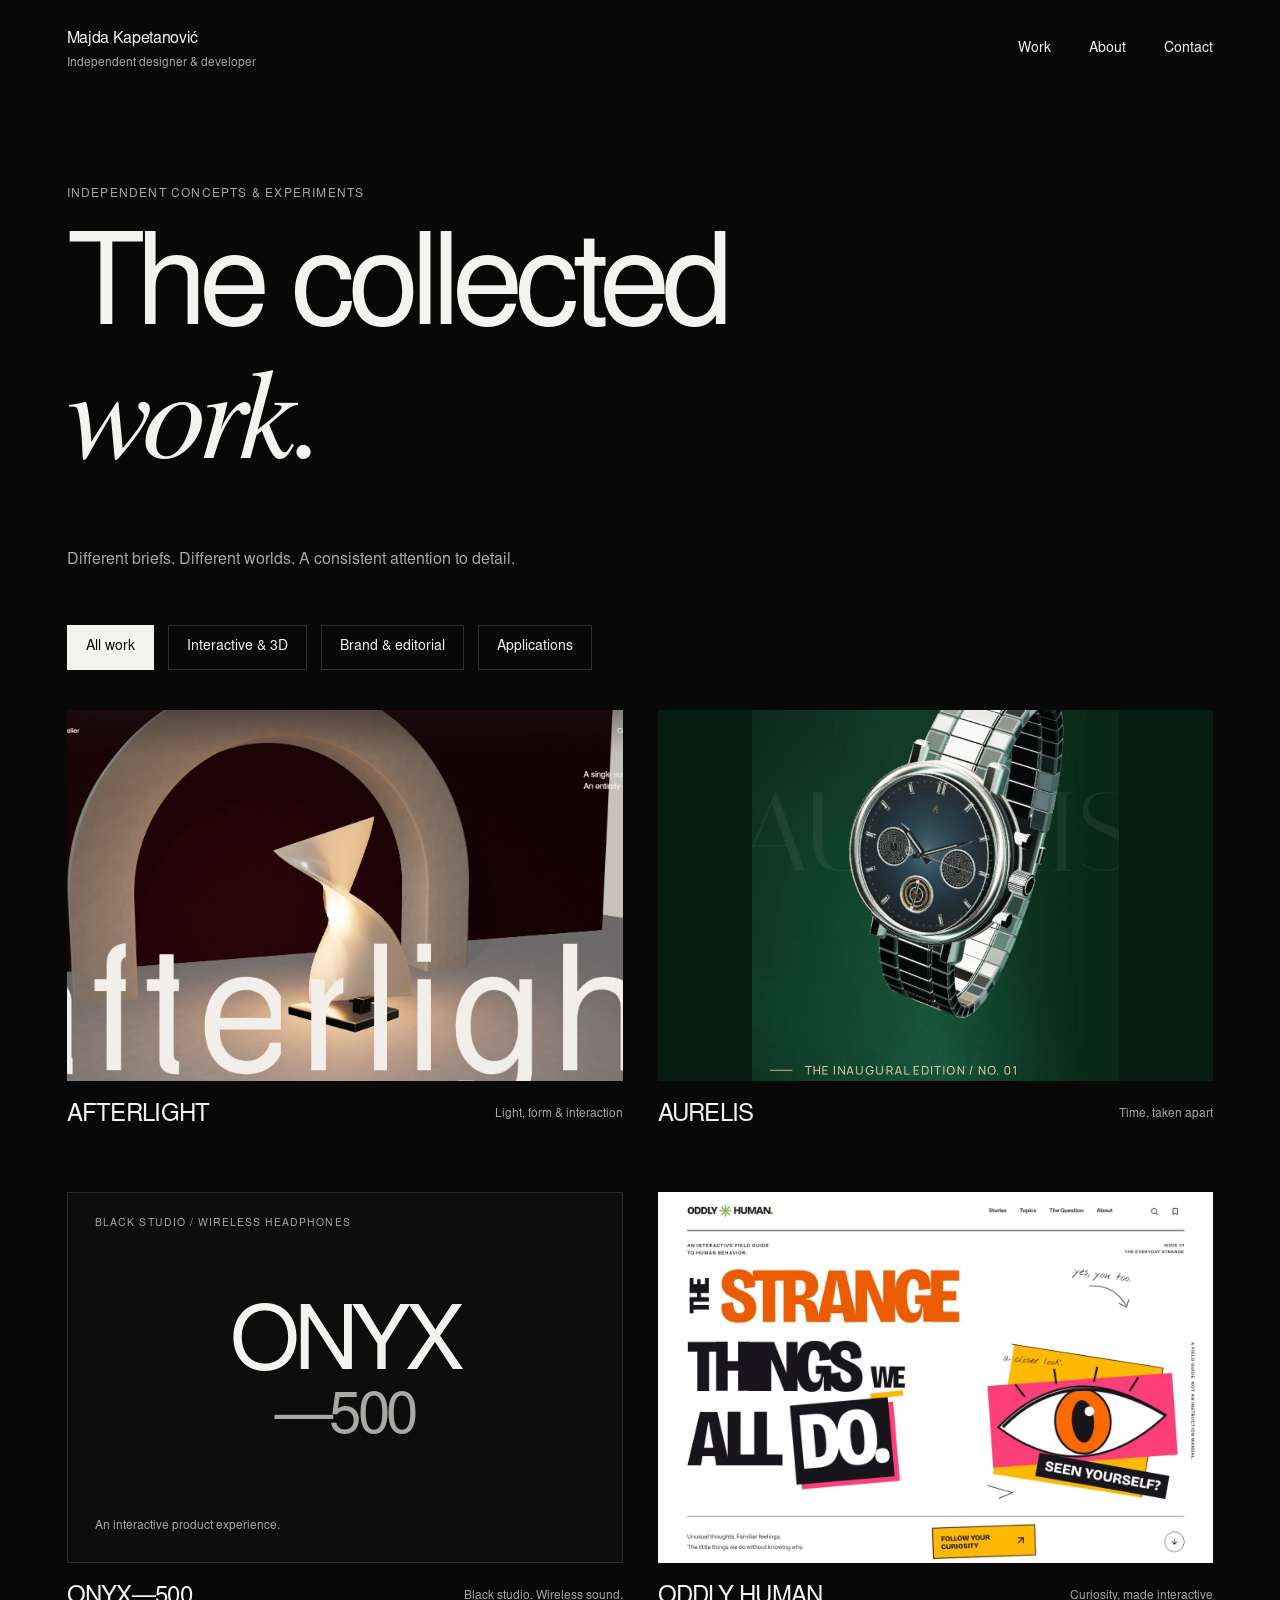
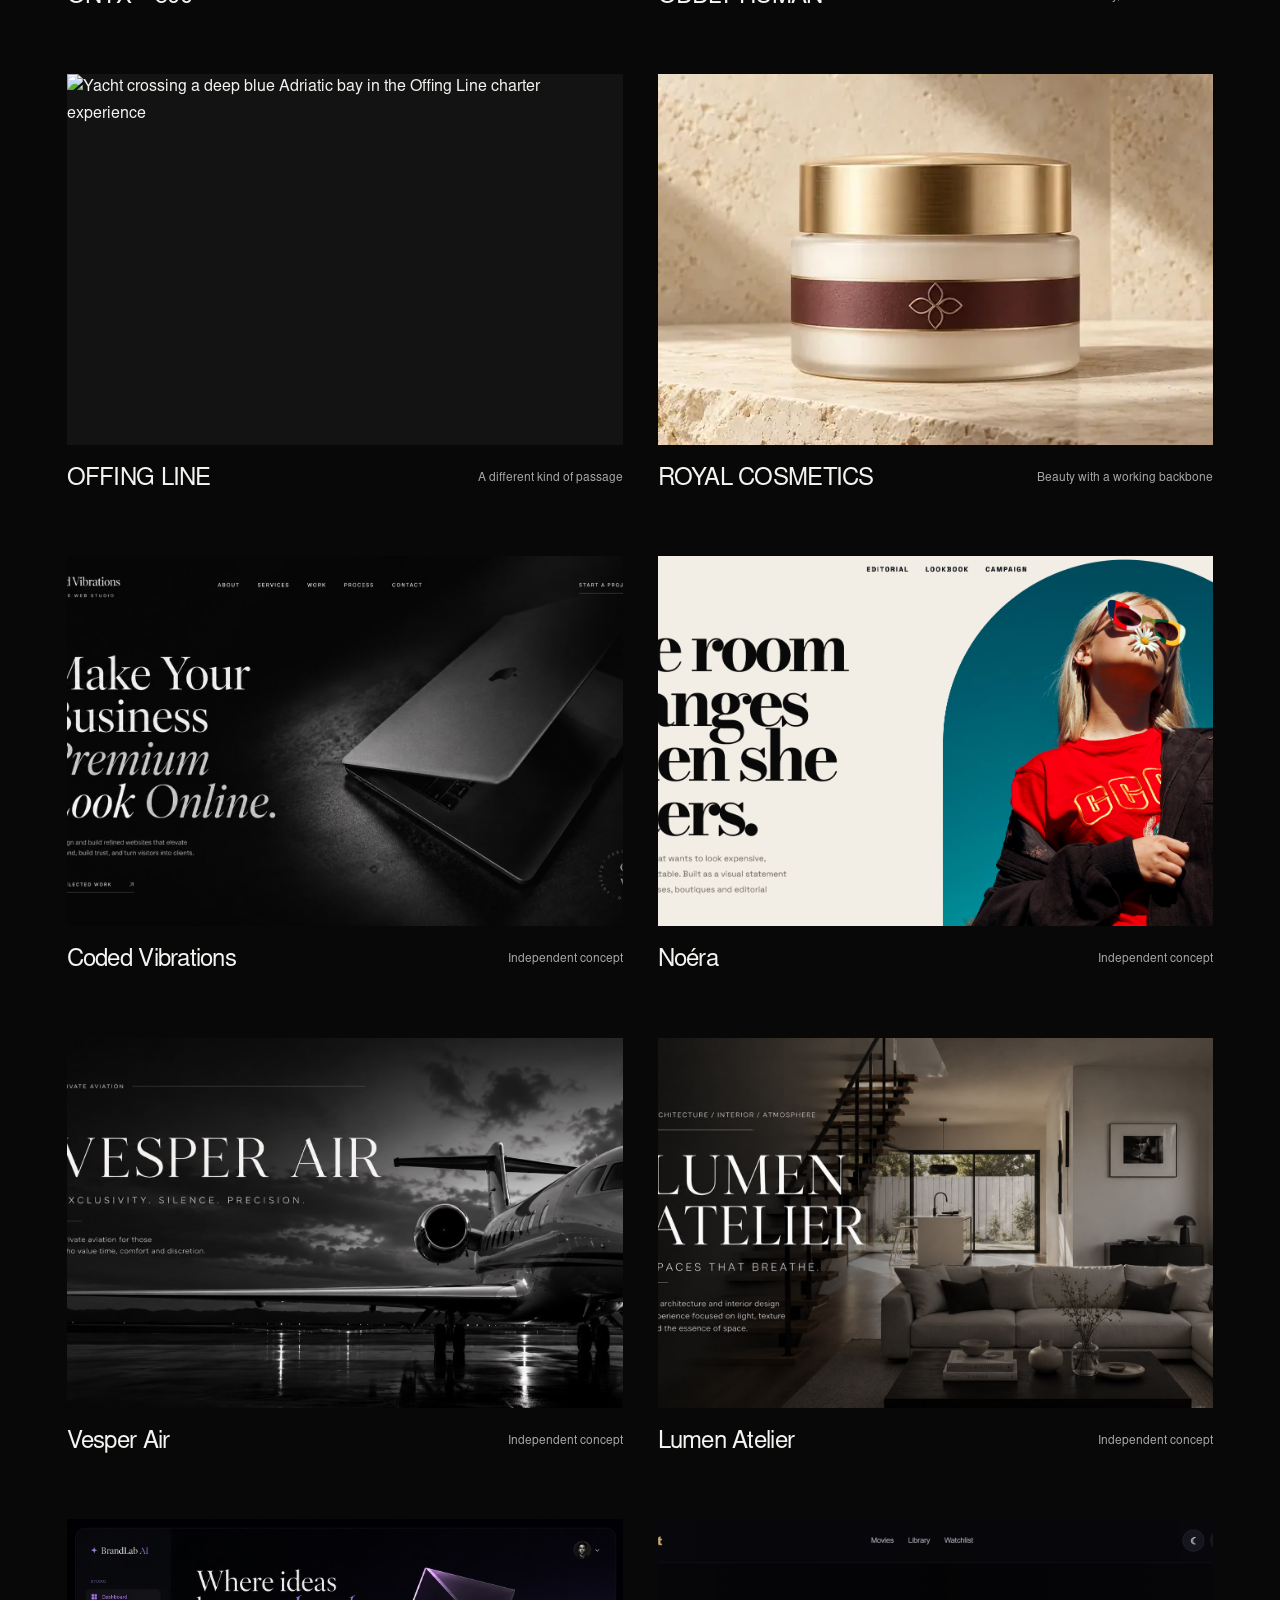
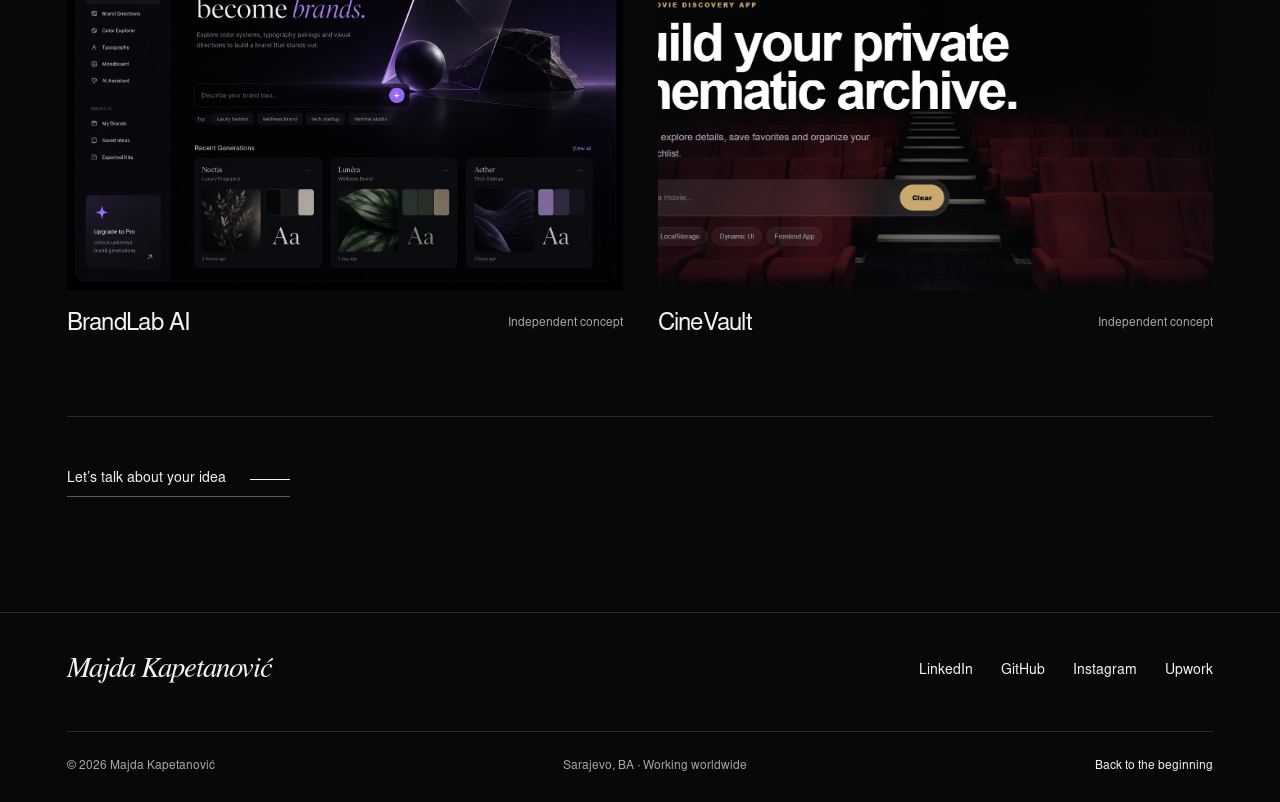
==== commit 3ea45f53: "Publish isolated monochrome review with verified pre-redesign restore points" ====
--- a/all-work.html
+++ b/all-work.html
@@ -1,17 +1 @@
-<!doctype html><html lang="en"><head>
-<meta charset="utf-8"><meta name="viewport" content="width=device-width,initial-scale=1">
-<title>Majda Kapetanović — Project archive.</title>
-<meta name="description" content="Majda Kapetanović is an independent frontend developer and visual designer in Sarajevo. Distinctive websites, cinematic 3D and thoughtful digital experiences.">
-<meta name="theme-color" content="#0b0b0c"><meta name="color-scheme" content="dark">
-<link rel="canonical" href="https://majdakapetanovic.com/all-work.html">
-<meta property="og:type" content="website"><meta property="og:title" content="The complete project archive — Majda Kapetanović">
-<meta property="og:description" content="Visual instinct. Technical intent. Independent design and creative development from Sarajevo, working worldwide.">
-<meta property="og:url" content="https://majdakapetanovic.com/all-work.html"><meta property="og:image" content="https://majdakapetanovic.com/images/social-preview.png">
-<meta name="twitter:card" content="summary_large_image"><meta name="twitter:image" content="https://majdakapetanovic.com/images/social-preview.png">
-<link rel="icon" href="/favicon.svg" type="image/svg+xml"><link rel="apple-touch-icon" href="/apple-touch-icon.png">
-<link rel="preload" href="/assets/atelier-sans.woff" as="font" type="font/woff" crossorigin>
-<link rel="preload" href="/assets/atelier-serif.woff" as="font" type="font/woff" crossorigin>
-<link rel="stylesheet" href="/atelier.css"><script src="/atelier.js" defer></script>
-<script type="application/ld+json">{"@context": "https://schema.org", "@type": "CollectionPage", "name": "The work, in full.", "url": "https://majdakapetanovic.com/all-work.html", "author": {"@type": "Person", "name": "Majda Kapetanović"}}</script></head><body>
-<a class="skip" href="#main-content">Skip to content</a>
-<div class="reading-progress" aria-hidden="true"></div><header class="site-header" id="top"><a class="identity" href="/" aria-label="Majda Kapetanović, home"><span class="monogram" aria-hidden="true">m<span>k</span>.</span><span class="identity-name">Majda Kapetanović<small>Design & creative development</small></span></a><nav id="navigation" aria-label="Main navigation"><a href="/#selected-work">Selected work</a><a href="/#about">The person</a><a class="nav-contact" href="/#contact">Let’s talk <span class="contact-star" aria-hidden="true">✷</span></a></nav><button class="menu-toggle" aria-expanded="false" aria-controls="navigation" aria-label="Open navigation"><span></span><span></span></button></header><main id="main-content" class="archive section-shell"><p class="eyebrow" data-reveal>A collection of independent ideas</p><h1 data-reveal>The work,<br><em>in full.</em></h1><p class="archive-intro" data-reveal>Brand worlds, interactive experiences and practical applications.<br>Each project, a different way of thinking.</p><div class="archive-filter" role="group" aria-label="Filter projects"><button type="button" data-filter="all" aria-pressed="true">All work</button><button type="button" data-filter="interactive" aria-pressed="false">Interactive</button><button type="button" data-filter="brand" aria-pressed="false">Brand & editorial</button><button type="button" data-filter="app" aria-pressed="false">Applications</button></div><p class="filter-status sr-only" role="status" aria-live="polite"></p><div class="archive-grid"><article data-category="interactive" class="project project-afterlight " data-reveal><a class="project-visual" href="/work/afterlight.html" aria-label="Explore the AFTERLIGHT project"><div class="project-image"><img src="/assets/afterlight.webp" alt="Afterlight VELA 01 sculptural lamp against a burgundy architectural setting" loading="lazy" decoding="async" width="1348" height="926"></div><div class="project-visual-top"><span>Light, form & interaction</span><span>Independent concept</span></div><span class="project-disc" aria-hidden="true">View<br>project <b>+</b></span></a><div class="project-meta"><div><span class="eyebrow">React · TypeScript · Three.js</span><h2><a href="/work/afterlight.html">AFTERLIGHT</a></h2></div><p>A digital light atelier where a sculptural lamp unfolds into a study of form, material and atmosphere.</p></div></article><article data-category="interactive" class="project project-aurelis " data-reveal><a class="project-visual" href="/work/aurelis.html" aria-label="Explore the AURELIS project"><div class="project-image"><img src="/images/aurelis-watch.webp" alt="Aurelis sculptural 3D luxury watch" loading="lazy" decoding="async" width="1348" height="926"></div><div class="project-visual-top"><span>Time, taken apart</span><span>Independent concept</span></div><span class="project-disc" aria-hidden="true">View<br>project <b>+</b></span></a><div class="project-meta"><div><span class="eyebrow">Next.js · TypeScript · Three.js</span><h2><a href="/work/aurelis.html">AURELIS</a></h2></div><p>A cinematic watch experience. A closer look at time, through movement, construction and meticulous detail.</p></div></article><article data-category="brand" class="project project-oddly-human " data-reveal><a class="project-visual" href="/work/oddly-human.html" aria-label="Explore the ODDLY HUMAN project"><div class="project-image"><img src="/assets/oddly.webp" alt="Oddly Human expressive orange and white editorial homepage" loading="lazy" decoding="async" width="1348" height="926"></div><div class="project-visual-top"><span>Curiosity, made interactive</span><span>Independent concept</span></div><span class="project-disc" aria-hidden="true">View<br>project <b>+</b></span></a><div class="project-meta"><div><span class="eyebrow">React · TypeScript · Editorial design</span><h2><a href="/work/oddly-human.html">ODDLY HUMAN</a></h2></div><p>An independent field guide to human behaviour. Expressive typography, vivid colour and interactions that invite a second thought.</p></div></article><article data-category="brand" class="project project-offing-line " data-reveal><a class="project-visual" href="/work/offing-line.html" aria-label="Explore the OFFING LINE project"><div class="project-image"><img src="https://offing-line.vercel.app/images/passage-retouched-1920.webp" alt="Yacht crossing a deep blue Adriatic bay in the Offing Line charter experience" loading="lazy" decoding="async" width="1348" height="926"></div><div class="project-visual-top"><span>A different kind of passage</span><span>Independent concept</span></div><span class="project-disc" aria-hidden="true">View<br>project <b>+</b></span></a><div class="project-meta"><div><span class="eyebrow">React · Brand experience</span><h2><a href="/work/offing-line.html">OFFING LINE</a></h2></div><p>A considered charter experience connecting coastal discovery, vessel selection and an enquiry worth making.</p></div></article><article data-category="app" class="project project-royal-cosmetics " data-reveal><a class="project-visual" href="/work/royal-cosmetics.html" aria-label="Explore the ROYAL COSMETICS project"><div class="project-image"><img src="/images/royal-aurum.webp" alt="Royal Cosmetics beauty storefront" loading="lazy" decoding="async" width="1348" height="926"></div><div class="project-visual-top"><span>Beauty with a working backbone</span><span>Independent concept</span></div><span class="project-disc" aria-hidden="true">View<br>project <b>+</b></span></a><div class="project-meta"><div><span class="eyebrow">React · TypeScript · Commerce</span><h2><a href="/work/royal-cosmetics.html">ROYAL COSMETICS</a></h2></div><p>A working commerce concept with product discovery, a persistent cart and wishlist, and simulated checkout.</p></div></article><article class="project" data-category="brand" data-reveal><a class="project-visual" href="https://majda03.github.io/Premium-Landing/" target="_blank" rel="noopener noreferrer" aria-label="Open Coded Vibrations live project"><div class="project-image"><img src="/images/coded-vibrations.jpeg" alt="Coded Vibrations site preview" loading="lazy" width="1200" height="900"></div><span class="project-disc" aria-hidden="true">Live<br>project <b>+</b></span></a><div class="project-meta"><div><span class="eyebrow">Independent concept</span><h2><a href="https://majda03.github.io/Premium-Landing/" target="_blank" rel="noopener noreferrer">Coded Vibrations</a></h2></div><p>A confident digital presence for a creative studio with a considered service hierarchy.</p></div></article><article class="project" data-category="brand" data-reveal><a class="project-visual" href="https://majda03.github.io/Noera-Fashion-Landing-Page/" target="_blank" rel="noopener noreferrer" aria-label="Open Noéra live project"><div class="project-image"><img src="/images/b.png" alt="Noéra editorial fashion website" loading="lazy" width="1200" height="900"></div><span class="project-disc" aria-hidden="true">Live<br>project <b>+</b></span></a><div class="project-meta"><div><span class="eyebrow">Independent concept</span><h2><a href="https://majda03.github.io/Noera-Fashion-Landing-Page/" target="_blank" rel="noopener noreferrer">Noéra</a></h2></div><p>Image-led storytelling and a clean responsive layout for an independent fashion concept.</p></div></article><article class="project" data-category="brand" data-reveal><a class="project-visual" href="https://majda03.github.io/Premium-vibe-Landing-Page/" target="_blank" rel="noopener noreferrer" aria-label="Open Vesper Air live project"><div class="project-image"><img src="/images/vesper-air.jpeg" alt="Vesper Air luxury website" loading="lazy" width="1200" height="900"></div><span class="project-disc" aria-hidden="true">Live<br>project <b>+</b></span></a><div class="project-meta"><div><span class="eyebrow">Independent concept</span><h2><a href="https://majda03.github.io/Premium-vibe-Landing-Page/" target="_blank" rel="noopener noreferrer">Vesper Air</a></h2></div><p>A precise visual identity and coordinated frontend interactions for a private aviation concept.</p></div></article><article class="project" data-category="brand" data-reveal><a class="project-visual" href="https://majda03.github.io/LUMEN-Atelier/" target="_blank" rel="noopener noreferrer" aria-label="Open Lumen Atelier live project"><div class="project-image"><img src="/images/lumen-atelier.jpeg" alt="Lumen Atelier architecture website" loading="lazy" width="1200" height="900"></div><span class="project-disc" aria-hidden="true">Live<br>project <b>+</b></span></a><div class="project-meta"><div><span class="eyebrow">Independent concept</span><h2><a href="https://majda03.github.io/LUMEN-Atelier/" target="_blank" rel="noopener noreferrer">Lumen Atelier</a></h2></div><p>An architectural site with a draggable project gallery designed for touch and mouse.</p></div></article><article class="project" data-category="app" data-reveal><a class="project-visual" href="https://majda03.github.io/BrandLab-AI-App/" target="_blank" rel="noopener noreferrer" aria-label="Open BrandLab AI live project"><div class="project-image"><img src="/images/brandlab-preview.jpeg" alt="BrandLab AI application preview" loading="lazy" width="1200" height="900"></div><span class="project-disc" aria-hidden="true">Live<br>project <b>+</b></span></a><div class="project-meta"><div><span class="eyebrow">Independent concept</span><h2><a href="https://majda03.github.io/BrandLab-AI-App/" target="_blank" rel="noopener noreferrer">BrandLab AI</a></h2></div><p>A working brand-direction tool that generates palettes, reusable CSS and saved concepts.</p></div></article><article class="project" data-category="app" data-reveal><a class="project-visual" href="https://majda03.github.io/Cinema-applicaton-JavaScript-HTML-CSS/" target="_blank" rel="noopener noreferrer" aria-label="Open CineVault live project"><div class="project-image"><img src="/images/cinevault-preview1.png" alt="CineVault movie application preview" loading="lazy" width="1200" height="900"></div><span class="project-disc" aria-hidden="true">Live<br>project <b>+</b></span></a><div class="project-meta"><div><span class="eyebrow">Independent concept</span><h2><a href="https://majda03.github.io/Cinema-applicaton-JavaScript-HTML-CSS/" target="_blank" rel="noopener noreferrer">CineVault</a></h2></div><p>A movie-discovery interface with live search, filtering and personal watchlists.</p></div></article></div><div class="archive-end"><a class="text-link" href="/#contact">Have something in mind? Let’s talk <span class="link-orbit">+</span></a></div></main><footer class="site-footer"><a class="footer-signature" href="/">Majda Kapetanović<span>Independent by choice. Intentional by nature.</span></a><div class="socials"><a href="https://www.linkedin.com/in/majda-kapetanovi%C4%87-b5982b284/" target="_blank" rel="noopener noreferrer">LinkedIn</a><a href="https://github.com/majda03" target="_blank" rel="noopener noreferrer">GitHub</a><a href="https://www.instagram.com/codedvibrations/" target="_blank" rel="noopener noreferrer">Instagram</a><a href="https://www.upwork.com/freelancers/~017c87bd321f2e297f" target="_blank" rel="noopener noreferrer">Upwork</a></div><div class="footer-bottom"><span>© 2026 Majda Kapetanović</span><span>Sarajevo · Working worldwide</span><a href="#top">Back to the beginning</a></div></footer></body></html>+<!doctype html><html lang="en"><head><meta charset="utf-8"><meta name="viewport" content="width=device-width,initial-scale=1"><title>The collected work — Majda Kapetanović</title><meta name="description" content="A collection of independent websites, 3D product experiences and frontend applications by Majda Kapetanović."><meta name="theme-color" content="#080808"><meta name="color-scheme" content="dark"><link rel="canonical" href="https://majdakapetanovic.com/all-work.html"><meta property="og:title" content="The collected work — Majda Kapetanović"><meta property="og:description" content="A collection of independent websites, 3D product experiences and frontend applications by Majda Kapetanović."><meta property="og:url" content="https://majdakapetanovic.com/all-work.html"><meta property="og:type" content="website"><meta property="og:image" content="https://majdakapetanovic.com/images/social-preview.png"><meta name="twitter:card" content="summary_large_image"><link rel="icon" href="/favicon.svg" type="image/svg+xml"><link rel="preload" href="/assets/atelier-sans.woff" as="font" type="font/woff" crossorigin><link rel="preload" href="/assets/atelier-serif.woff" as="font" type="font/woff" crossorigin><link rel="stylesheet" href="/signature.css"><script src="/signature.js" defer></script><script type="application/ld+json">{"@context": "https://schema.org", "@type": "CollectionPage", "name": "The collected work — Majda Kapetanović", "url": "https://majdakapetanovic.com/all-work.html", "author": {"@type": "Person", "name": "Majda Kapetanović", "url": "https://majdakapetanovic.com/"}}</script></head><body><a class="skip-link" href="#main-content">Skip to content</a><header class="site-header" id="top"><a class="brand" href="/" aria-label="Majda Kapetanović home">Majda Kapetanović<span>Independent designer & developer</span></a><nav id="site-navigation" aria-label="Main navigation"><a href="/#selected-work">Work</a><a href="/#about">About</a><a href="/#contact">Contact</a></nav><button class="menu-button" type="button" aria-label="Open navigation" aria-expanded="false" aria-controls="site-navigation"><span></span><span></span></button></header><main class="archive shell" id="main-content"><p class="small-label" data-reveal>Independent concepts & experiments</p><h1 data-reveal>The collected<br><em>work.</em></h1><p class="archive-description" data-reveal>Different briefs. Different worlds. A consistent attention to detail.</p><div class="archive-filters" role="group" aria-label="Filter projects"><button data-filter="all" aria-pressed="true">All work</button><button data-filter="interactive" aria-pressed="false">Interactive & 3D</button><button data-filter="brand" aria-pressed="false">Brand & editorial</button><button data-filter="app" aria-pressed="false">Applications</button></div><p class="filter-status sr-only" role="status" aria-live="polite"></p><div class="archive-grid"><article class="archive-project archive-afterlight" data-category="interactive" data-reveal><a class="archive-image" href="/work/afterlight.html" style="view-transition-name: project-afterlight" aria-label="Explore AFTERLIGHT"><img src="/assets/afterlight-real.webp" alt="Afterlight VELA 01 sculptural lamp against a burgundy architectural setting" loading="lazy" decoding="async" width="1875" height="1013"></a><div class="archive-meta"><h2><a href="/work/afterlight.html">AFTERLIGHT</a></h2><span>Light, form & interaction</span></div></article><article class="archive-project archive-aurelis" data-category="interactive" data-reveal><a class="archive-image" href="/work/aurelis.html" style="view-transition-name: project-aurelis" aria-label="Explore AURELIS"><img src="/images/aurelis-watch.webp" alt="Aurelis sculptural 3D luxury watch" loading="lazy" decoding="async" width="1875" height="1013"></a><div class="archive-meta"><h2><a href="/work/aurelis.html">AURELIS</a></h2><span>Time, taken apart</span></div></article><article class="archive-project archive-onyx-500" data-category="interactive" data-reveal><a class="archive-image" href="/work/onyx-500.html" style="view-transition-name: project-onyx-500" aria-label="Explore ONYX—500"><div class="onyx-title-art" aria-label="ONYX 500 interactive headphone project"><span class="onyx-kicker">BLACK STUDIO / WIRELESS HEADPHONES</span><strong>ONYX<span>—500</span></strong><span class="onyx-note">An interactive product experience.</span><span class="onyx-live">Explore the live 3D project</span></div></a><div class="archive-meta"><h2><a href="/work/onyx-500.html">ONYX—500</a></h2><span>Black studio. Wireless sound.</span></div></article><article class="archive-project archive-oddly-human" data-category="brand" data-reveal><a class="archive-image" href="/work/oddly-human.html" style="view-transition-name: project-oddly-human" aria-label="Explore ODDLY HUMAN"><img src="/assets/oddly.webp" alt="Oddly Human expressive orange and white editorial homepage" loading="lazy" decoding="async" width="1875" height="1013"></a><div class="archive-meta"><h2><a href="/work/oddly-human.html">ODDLY HUMAN</a></h2><span>Curiosity, made interactive</span></div></article><article class="archive-project archive-offing-line" data-category="brand" data-reveal><a class="archive-image" href="/work/offing-line.html" style="view-transition-name: project-offing-line" aria-label="Explore OFFING LINE"><img src="https://offing-line.vercel.app/images/passage-retouched-1920.webp" alt="Yacht crossing a deep blue Adriatic bay in the Offing Line charter experience" loading="lazy" decoding="async" width="1875" height="1013"></a><div class="archive-meta"><h2><a href="/work/offing-line.html">OFFING LINE</a></h2><span>A different kind of passage</span></div></article><article class="archive-project archive-royal-cosmetics" data-category="app" data-reveal><a class="archive-image" href="/work/royal-cosmetics.html" style="view-transition-name: project-royal-cosmetics" aria-label="Explore ROYAL COSMETICS"><img src="/images/royal-aurum.webp" alt="Royal Cosmetics beauty storefront" loading="lazy" decoding="async" width="1875" height="1013"></a><div class="archive-meta"><h2><a href="/work/royal-cosmetics.html">ROYAL COSMETICS</a></h2><span>Beauty with a working backbone</span></div></article><article class="archive-project" data-category="brand" data-reveal><a class="archive-image" href="https://majda03.github.io/Premium-Landing/" target="_blank" rel="noopener noreferrer" aria-label="Open Coded Vibrations"><img src="/images/coded-vibrations.jpeg" alt="Coded Vibrations site preview" loading="lazy" width="1200" height="900"></a><div class="archive-meta"><h2><a href="https://majda03.github.io/Premium-Landing/" target="_blank" rel="noopener noreferrer">Coded Vibrations</a></h2><span>Independent concept</span></div></article><article class="archive-project" data-category="brand" data-reveal><a class="archive-image" href="https://majda03.github.io/Noera-Fashion-Landing-Page/" target="_blank" rel="noopener noreferrer" aria-label="Open Noéra"><img src="/images/b.png" alt="Noéra editorial fashion website" loading="lazy" width="1200" height="900"></a><div class="archive-meta"><h2><a href="https://majda03.github.io/Noera-Fashion-Landing-Page/" target="_blank" rel="noopener noreferrer">Noéra</a></h2><span>Independent concept</span></div></article><article class="archive-project" data-category="brand" data-reveal><a class="archive-image" href="https://majda03.github.io/Premium-vibe-Landing-Page/" target="_blank" rel="noopener noreferrer" aria-label="Open Vesper Air"><img src="/images/vesper-air.jpeg" alt="Vesper Air luxury website" loading="lazy" width="1200" height="900"></a><div class="archive-meta"><h2><a href="https://majda03.github.io/Premium-vibe-Landing-Page/" target="_blank" rel="noopener noreferrer">Vesper Air</a></h2><span>Independent concept</span></div></article><article class="archive-project" data-category="brand" data-reveal><a class="archive-image" href="https://majda03.github.io/LUMEN-Atelier/" target="_blank" rel="noopener noreferrer" aria-label="Open Lumen Atelier"><img src="/images/lumen-atelier.jpeg" alt="Lumen Atelier architecture website" loading="lazy" width="1200" height="900"></a><div class="archive-meta"><h2><a href="https://majda03.github.io/LUMEN-Atelier/" target="_blank" rel="noopener noreferrer">Lumen Atelier</a></h2><span>Independent concept</span></div></article><article class="archive-project" data-category="app" data-reveal><a class="archive-image" href="https://majda03.github.io/BrandLab-AI-App/" target="_blank" rel="noopener noreferrer" aria-label="Open BrandLab AI"><img src="/images/brandlab-preview.jpeg" alt="BrandLab AI application preview" loading="lazy" width="1200" height="900"></a><div class="archive-meta"><h2><a href="https://majda03.github.io/BrandLab-AI-App/" target="_blank" rel="noopener noreferrer">BrandLab AI</a></h2><span>Independent concept</span></div></article><article class="archive-project" data-category="app" data-reveal><a class="archive-image" href="https://majda03.github.io/Cinema-applicaton-JavaScript-HTML-CSS/" target="_blank" rel="noopener noreferrer" aria-label="Open CineVault"><img src="/images/cinevault-preview1.png" alt="CineVault movie application preview" loading="lazy" width="1200" height="900"></a><div class="archive-meta"><h2><a href="https://majda03.github.io/Cinema-applicaton-JavaScript-HTML-CSS/" target="_blank" rel="noopener noreferrer">CineVault</a></h2><span>Independent concept</span></div></article></div><div class="archive-prompt"><a class="line-link" href="/#contact">Let’s talk about your idea<span class="link-line" aria-hidden="true"></span></a></div></main><footer class="footer shell"><div class="footer-top"><a href="/" class="footer-name">Majda Kapetanović</a><div class="social-links"><a href="https://www.linkedin.com/in/majda-kapetanovi%C4%87-b5982b284/" target="_blank" rel="noopener noreferrer">LinkedIn</a><a href="https://github.com/majda03" target="_blank" rel="noopener noreferrer">GitHub</a><a href="https://www.instagram.com/codedvibrations/" target="_blank" rel="noopener noreferrer">Instagram</a><a href="https://www.upwork.com/freelancers/~017c87bd321f2e297f" target="_blank" rel="noopener noreferrer">Upwork</a></div></div><div class="footer-bottom"><span>© 2026 Majda Kapetanović</span><span>Sarajevo, BA · Working worldwide</span><a href="#top">Back to the beginning</a></div></footer></body></html>
--- a/signature.css
+++ b/signature.css
@@ -0,0 +1,29 @@
+@font-face{font-family:MK Sans;src:url('/assets/atelier-sans.woff') format('woff');font-weight:100 900;font-display:swap}
+@font-face{font-family:MK Serif;src:url('/assets/atelier-serif.woff') format('woff');font-weight:400;font-display:swap}
+:root{--black:#080808;--white:#f3f3f0;--muted:#a7a7a3;--line:#ffffff26;--sans:'MK Sans',Arial,sans-serif;--serif:'MK Serif',Georgia,serif;--gutter:5.2vw;--ease:cubic-bezier(.22,.74,.2,1);color-scheme:dark}
+*{box-sizing:border-box}html{scroll-behavior:smooth;scroll-padding-top:60px}body{margin:0;background:var(--black);color:var(--white);font:400 16px/1.7 var(--sans);-webkit-font-smoothing:antialiased}::selection{color:var(--black);background:var(--white)}a{color:inherit;text-decoration:none}button,input,select,textarea{font:inherit;color:inherit}button{background:none;border:0;cursor:pointer}a,button,summary{touch-action:manipulation;-webkit-tap-highlight-color:transparent}h1,h2,h3,p,figure{margin:0;font-weight:400}em{font:italic 1em var(--serif)}img{display:block;width:100%;height:auto}a:focus-visible,button:focus-visible,summary:focus-visible,input:focus-visible,textarea:focus-visible,select:focus-visible{outline:2px solid var(--white);outline-offset:6px}.shell{padding-left:var(--gutter);padding-right:var(--gutter)}.small-label{display:block;font-size:.75rem;line-height:1.5;letter-spacing:.1em;text-transform:uppercase;color:var(--muted)}.sr-only,.honeypot{position:absolute!important;width:1px;height:1px;overflow:hidden;clip:rect(0,0,0,0);white-space:nowrap}.skip-link{position:fixed;left:24px;top:-100px;z-index:200;background:var(--white);color:var(--black);padding:12px 20px}.skip-link:focus{top:20px}
+/* A monochrome opening with a deliberate, finite duration. */
+.opening{display:none;position:fixed;inset:0;background:#080808;z-index:100;color:var(--white);place-items:center;pointer-events:none}.opening.is-playing{display:grid;animation:curtain-lift 1.3s 2.1s var(--ease) both}.opening-inner{text-align:center;overflow:hidden;padding:40px 24px}.opening-name{font:400 clamp(32px,5vw,74px)/1.3 var(--serif);letter-spacing:-.04em;animation:opening-name 1.4s .1s var(--ease) both}.opening-rule{display:block;width:100%;height:1px;background:#ffffff45;transform-origin:center;animation:opening-rule 1.7s .2s var(--ease) both;margin:25px 0 18px}.opening-sub{font-size:.75rem;letter-spacing:.06em;color:#b8b8b4;animation:quiet-arrival 1.2s .8s both}.opening-skip{position:absolute;bottom:30px;right:var(--gutter);font-size:.75rem;color:var(--muted);padding:12px;pointer-events:auto}.opening-skip:hover{color:var(--white)}
+.site-header{height:100px;position:absolute;z-index:30;left:0;right:0;top:0;padding:0 var(--gutter);display:flex;align-items:center;justify-content:space-between;gap:30px}.brand{font-size:1rem;line-height:1.4;letter-spacing:-.02em}.brand>span{display:block;font-size:.75rem;color:var(--muted);letter-spacing:0;margin-top:4px}.site-header nav{display:flex;gap:38px;font-size:.875rem}.site-header nav a{padding:10px 0;position:relative}.site-header nav a:after{content:'';position:absolute;bottom:7px;left:0;right:0;height:1px;background:var(--white);transform:scaleX(0);transform-origin:left;transition:transform .45s var(--ease)}.site-header nav a:hover:after{transform:scaleX(1)}.menu-button{display:none}
+.hero{position:relative;isolation:isolate;height:100svh;min-height:880px;max-height:1200px;overflow:hidden}.hero-top{position:absolute;top:133px;left:var(--gutter);right:var(--gutter);border-top:1px solid var(--line);padding-top:20px;display:flex;justify-content:space-between;gap:30px;font-size:.75rem;color:var(--muted)}.hero h1{font-weight:400;line-height:1;text-align:center;letter-spacing:-.04em}.name-first{position:absolute;top:17%;left:0;right:0;font-family:var(--serif);font-size:min(22vw,350px);letter-spacing:-.075em;z-index:1}.name-last{position:absolute;bottom:9.5%;left:var(--gutter);right:var(--gutter);font-size:min(8.3vw,137px);letter-spacing:-.025em;line-height:1;text-transform:uppercase;z-index:3}.hero-portrait{position:absolute;left:50%;top:34%;width:36%;max-width:520px;height:54%;transform:translateX(-50%);z-index:2;overflow:hidden;mask-image:radial-gradient(ellipse 70% 85% at 50% 43%,#000 40%,transparent 78%)}.hero-portrait img{height:100%;object-fit:cover;object-position:center 25%;filter:grayscale(1);transform:scale(1.02)}.hero-role{position:absolute;left:var(--gutter);top:54%;width:25%;max-width:300px;z-index:4}.hero-role>p{font-size:1.13rem;line-height:1.7;margin-top:18px;letter-spacing:-.015em}.hero-note{position:absolute;right:var(--gutter);top:54%;width:24%;max-width:280px;z-index:4}.hero-note>p{font-size:1.35rem;line-height:1.5;letter-spacing:-.025em}.line-link{display:inline-flex;align-items:center;gap:24px;font-size:.875rem;line-height:1.5;padding:12px 0;position:relative}.line-link:after,.quiet-link:after{content:'';position:absolute;bottom:5px;left:0;right:0;height:1px;background:#ffffff55;transform-origin:left;transition:transform .6s var(--ease)}.line-link:hover:after,.quiet-link:hover:after{transform:scaleX(.45)}.link-line{width:40px;height:1px;background:var(--white);position:relative;transition:width .6s var(--ease)}.line-link:hover .link-line{width:62px}.hero-note .line-link{margin-top:22px}.hero-bottom{position:absolute;bottom:26px;left:var(--gutter);right:var(--gutter);display:flex;justify-content:space-between;gap:20px;font-size:.75rem;color:var(--muted);z-index:4;align-items:center}.replay-opening{font-size:.75rem;color:var(--muted);padding:10px 0}.replay-opening:hover{color:var(--white)}.hero-scroll{border-bottom:1px solid #ffffff45;padding-bottom:4px}.hero.entered .hero-portrait{animation:portrait-unfold 1.9s var(--ease) both}.hero.entered .name-first{animation:name-arrival 1.8s var(--ease) both}.hero.entered .name-last{animation:quiet-arrival 1.6s .15s var(--ease) both}.hero.entered .hero-role,.hero.entered .hero-note{animation:quiet-arrival 1.5s .4s var(--ease) both}
+.manifesto{padding-top:115px;padding-bottom:120px;border-top:1px solid var(--line)}.manifesto>.small-label{margin-bottom:40px}.manifesto h2{font-size:clamp(42px,5.6vw,90px);line-height:1.13;letter-spacing:-.045em;max-width:1150px}.manifesto h2 em{font-size:1.04em}.manifesto-bottom{margin:48px 0 0 45%;display:grid;grid-template-columns:80px 1fr;gap:35px;align-items:start}.manifesto-bottom>p{font-size:1rem;line-height:1.9;color:var(--muted);max-width:500px}.simple-mark{font-family:var(--serif);font-size:1.5rem;white-space:nowrap;padding-top:4px}
+.selected-work{padding-top:50px}.section-intro{display:flex;justify-content:space-between;gap:60px;align-items:flex-end;padding-bottom:40px}.section-intro h2,.practice h2,.about h2{font-size:clamp(42px,5.3vw,85px);line-height:1.1;letter-spacing:-.045em}.section-intro .small-label{margin-bottom:25px}.section-intro>p{font-size:1rem;line-height:1.8;color:var(--muted);padding-bottom:7px}.project-index{display:flex;gap:30px;flex-wrap:wrap;border-top:1px solid var(--line);padding:24px 0 10px;font-size:.75rem;color:var(--muted)}.project-index a:hover{color:var(--white)}.work-chapter{position:relative;min-height:118svh;min-height:118vh;padding-top:40px}.chapter-pin{position:sticky;top:30px;background:var(--black);padding-top:25px;padding-bottom:25px}.chapter-top{display:grid;grid-template-columns:1fr 1fr auto;align-items:center;gap:20px;padding:0 0 22px}.chapter-top h3{font-size:clamp(26px,2.7vw,42px);line-height:1.2;letter-spacing:-.03em}.chapter-top>p{font-size:.875rem;color:var(--muted)}.quiet-link{display:inline-block;font-size:.875rem;position:relative;padding:8px 0}.chapter-image{display:block;position:relative;width:100%;height:65svh;min-height:400px;max-height:720px;overflow:hidden;background:#111}.chapter-image>img{height:100%;object-fit:cover;object-position:center;transition:transform 1.3s var(--ease)}.chapter-image:hover>img{transform:scale(1.025)}.chapter-afterlight .chapter-image img{object-fit:cover;object-position:center 52%}.chapter-aurelis .chapter-image{background:#061b13}.chapter-aurelis .chapter-image img{object-fit:contain;object-position:center}.chapter-oddly-human .chapter-image img{object-position:top}.chapter-bottom{display:flex;justify-content:space-between;gap:24px;padding-top:17px;font-size:.75rem;color:var(--muted)}.chapter-bottom>a{color:var(--white);border-bottom:1px solid #ffffff45;padding-bottom:3px}.archive-prompt{padding:40px 0 70px;display:flex;align-items:center;justify-content:space-between;gap:30px;border-top:1px solid var(--line)}.archive-prompt>p{font:italic clamp(24px,2.8vw,40px)/1.4 var(--serif)}.onyx-title-art{width:100%;height:100%;background:#0d0d0d;border:1px solid #ffffff1f;padding:5%;display:flex;flex-direction:column;justify-content:center;position:relative;overflow:hidden}.onyx-title-art>strong{font:400 clamp(70px,12vw,180px)/.9 var(--sans);letter-spacing:-.075em;text-align:center}.onyx-title-art>strong>span{display:block;font-size:.65em;letter-spacing:-.065em;margin-top:5px;color:#a8a8a5}.onyx-kicker{position:absolute;top:6%;left:5%;font-size:.75rem;letter-spacing:.1em;color:var(--muted)}.onyx-note{position:absolute;bottom:7%;left:5%;font-size:.875rem;color:var(--muted)}.onyx-live{position:absolute;right:5%;bottom:7%;font-size:.875rem;border-bottom:1px solid #ffffff40;padding-bottom:3px}
+.practice{padding-top:110px;padding-bottom:120px;border-top:1px solid var(--line);display:grid;grid-template-columns:1fr 1fr;gap:10%}.practice-heading .small-label{margin-bottom:30px}.practice-heading>p:last-child{max-width:440px;font-size:1rem;color:var(--muted);margin-top:32px;line-height:1.9}.practice-rows{padding-top:55px}.practice-rows details{border-top:1px solid var(--line)}.practice-rows details:last-child{border-bottom:1px solid var(--line)}.practice-rows summary{list-style:none;display:flex;align-items:center;justify-content:space-between;cursor:pointer;gap:24px;padding:28px 0;font-size:1.15rem;letter-spacing:-.025em}.practice-rows summary::-webkit-details-marker{display:none}.practice-rows summary>span{position:relative;width:16px;height:16px;flex:none}.practice-rows summary>span:before,.practice-rows summary>span:after{content:'';position:absolute;left:0;top:7px;width:16px;height:1px;background:#aaa;transition:transform .45s var(--ease)}.practice-rows summary>span:after{transform:rotate(90deg)}.practice-rows details[open] summary>span:after{transform:rotate(0)}.practice-rows details>p{padding:0 24px 30px 0;font-size:1rem;color:var(--muted);line-height:1.9}.about{padding-top:110px;padding-bottom:120px;display:grid;grid-template-columns:.65fr 1.35fr;gap:12%;border-top:1px solid var(--line)}.about-margin{display:flex;flex-direction:column;justify-content:space-between}.about-signature{font:italic clamp(120px,19vw,270px)/1 var(--serif);letter-spacing:-.1em;color:#222;margin-bottom:35px}.about-story h2{margin-bottom:35px}.about-story>p{font-size:1rem;line-height:1.9;color:var(--muted);margin-top:23px;max-width:750px}.about-story>p.about-lead{font-size:1.25rem;line-height:1.7;color:var(--white)}.skills{margin-top:45px;padding-top:30px;border-top:1px solid var(--line)}.skills>p{margin-top:18px;font-size:1rem;line-height:1.9;max-width:620px}
+.contact{padding-top:110px;padding-bottom:120px;border-top:1px solid var(--line);display:grid;grid-template-columns:1fr .85fr;gap:12%}.contact-heading>.small-label{margin-bottom:32px}.contact-heading h2{font-size:clamp(54px,6.2vw,100px);line-height:1.05;letter-spacing:-.05em}.contact-heading h2 em{white-space:nowrap}.contact-heading>p:not(.small-label){font-size:1rem;color:var(--muted);margin-top:35px;max-width:420px;line-height:1.9}.email{font-size:1.125rem;display:inline-block;margin-top:27px;border-bottom:1px solid #ffffff55;padding-bottom:7px}form{padding-top:45px}.form-heading{font:italic 1.7rem/1.4 var(--serif);margin-bottom:30px}form label{display:block;font-size:.875rem;margin-top:24px;color:#b4b4ae}input,select,textarea{display:block;width:100%;background:transparent;border:0;border-bottom:1px solid #ffffff38;padding:14px 0;border-radius:0;outline:none;font-size:1rem;color:var(--white)}input::placeholder,textarea::placeholder{color:#777773;opacity:1}input:focus,select:focus,textarea:focus{border-bottom-color:var(--white)}textarea{resize:vertical;min-height:110px}select{appearance:none;padding-right:35px;background:url("data:image/svg+xml,%3Csvg xmlns='http://www.w3.org/2000/svg' width='12' height='8'%3E%3Cpath d='m1 1 5 5 5-5' stroke='%23bcbcb8' fill='none'/%3E%3C/svg%3E") no-repeat right 8px center}select:invalid{color:#858580}select option{background:#151515;color:var(--white)}.form-end{display:flex;align-items:center;justify-content:space-between;gap:25px;margin-top:30px}.form-end>small{font-size:.75rem;color:var(--muted);max-width:170px}.form-end>button{font-size:.875rem;padding:14px 23px;border:1px solid #ffffff55;white-space:nowrap;transition:background .4s,color .4s}.form-end>button:hover{background:var(--white);color:var(--black)}.form-end>button:disabled{cursor:wait;opacity:.5}.form-status{margin-top:22px;font-size:.875rem;line-height:1.8}.form-status a{text-decoration:underline}.footer{padding-top:40px;padding-bottom:26px;border-top:1px solid var(--line)}.footer-top{display:flex;align-items:center;justify-content:space-between;gap:30px;padding-bottom:40px}.footer-name{font:1.8rem/1.3 var(--serif);letter-spacing:-.04em}.social-links{display:flex;gap:28px;flex-wrap:wrap;font-size:.875rem}.social-links a{border-bottom:1px solid transparent}.social-links a:hover{border-color:var(--white)}.footer-bottom{display:flex;align-items:center;justify-content:space-between;gap:24px;font-size:.75rem;color:var(--muted);border-top:1px solid var(--line);padding-top:24px}.footer-bottom a{color:var(--white)}
+/* Project stories and archive use the same neutral visual system. */
+.archive{padding-top:185px;padding-bottom:40px}.archive>h1{font-size:clamp(70px,10vw,150px);line-height:.98;letter-spacing:-.06em;margin-top:30px}.archive-description{font-size:1rem;color:var(--muted);margin-top:35px}.archive-filters{display:flex;gap:14px;flex-wrap:wrap;margin:50px 0 40px}.archive-filters>button{padding:10px 18px;font-size:.875rem;border:1px solid var(--line)}.archive-filters>button[aria-pressed=true]{background:var(--white);color:var(--black)}.archive-grid{display:grid;grid-template-columns:1fr 1fr;gap:60px 35px;padding-bottom:75px}.archive-project[hidden]{display:none}.archive-image{display:block;aspect-ratio:1.5;overflow:hidden;background:#131313}.archive-image img{height:100%;object-fit:cover;transition:transform 1.2s var(--ease)}.archive-image:hover img{transform:scale(1.035)}.archive-aurelis .archive-image img{object-fit:contain;background:#061c13}.archive-oddly-human .archive-image img{object-position:top}.archive-meta{display:flex;align-items:start;justify-content:space-between;gap:25px;padding-top:20px}.archive-meta h2{font-size:1.5rem;line-height:1.3;letter-spacing:-.03em}.archive-meta>span{font-size:.75rem;color:var(--muted);max-width:180px;text-align:right;padding-top:3px}.archive-image .onyx-title-art>strong{font-size:7vw}.archive-image .onyx-kicker{font-size:.65rem}.archive-image .onyx-note{font-size:.75rem}.archive-image .onyx-live{display:none}.case{padding-top:160px}.back-link{font-size:.875rem;color:var(--muted);border-bottom:1px solid #ffffff35;padding-bottom:5px}.case-title{padding-top:70px;padding-bottom:55px}.case-title h1{font-size:clamp(52px,9vw,140px);line-height:1.08;letter-spacing:-.06em;margin:25px 0}.case-title>p:last-child{font:italic clamp(26px,3.2vw,46px)/1.4 var(--serif)}.case-visual{height:auto;max-height:800px;overflow:hidden;background:#111;min-height:400px}.case-visual img{width:100%;max-height:800px;object-fit:cover}.case-onyx-500 .case-visual{height:65vh}.case-facts{display:grid;grid-template-columns:1fr 1fr auto;gap:35px;padding:35px 0;border-bottom:1px solid var(--line);align-items:center}.case-facts p{font-size:1rem;line-height:1.8;margin-top:14px}.case-sections{padding:35px 0 70px}.case-sections>section{display:grid;grid-template-columns:1fr 1.3fr;gap:12%;padding:50px 0;border-bottom:1px solid var(--line)}.case-sections h2{font:italic 2.9rem/1.3 var(--serif);letter-spacing:-.035em}.case-sections p{font-size:1.05rem;line-height:1.95;color:var(--muted);max-width:730px}.case-next{padding:40px 0 85px}.case-next>a{display:block;font-size:clamp(42px,6vw,90px);line-height:1.1;letter-spacing:-.05em;margin-top:30px}
+/* Finite movement, never bounce, elastic letters, fake particles or overlays. */
+@keyframes curtain-lift{0%{clip-path:inset(0 0 0 0)}100%{clip-path:inset(0 0 100% 0);visibility:hidden}}@keyframes opening-name{from{opacity:0;transform:translateY(22px)}to{opacity:1;transform:translateY(0)}}@keyframes opening-rule{from{transform:scaleX(0)}to{transform:scaleX(1)}}@keyframes quiet-arrival{from{opacity:0;transform:translateY(18px)}to{opacity:1;transform:translateY(0)}}@keyframes name-arrival{from{opacity:.25;filter:blur(3px)}to{opacity:1;filter:blur(0)}}@keyframes portrait-unfold{from{clip-path:inset(0 0 100% 0);opacity:.5}to{clip-path:inset(0);opacity:1}}.will-reveal{opacity:0;transform:translateY(24px);transition:opacity 1.1s var(--ease),transform 1.1s var(--ease)}.will-reveal.is-revealed{opacity:1;transform:translateY(0)}
+@view-transition{navigation:auto}::view-transition-group(*){animation-duration:.9s;animation-timing-function:cubic-bezier(.22,.74,.2,1)}
+@media(min-width:1700px){:root{--gutter:max(6vw,calc((100vw - 1560px)/2))}}
+@media(max-width:1100px){.hero-role>p{font-size:1rem}.hero-note>p{font-size:1.15rem}.hero-role{width:26%}.hero-note{width:25%}.hero-portrait{width:40%}.manifesto-bottom{margin-left:34%}.practice{gap:7%}.about{gap:9%}.contact{gap:8%}.chapter-top{grid-template-columns:1fr 1fr auto}.case-facts{grid-template-columns:1fr 1fr}.case-facts .line-link{grid-column:1/-1;justify-self:start}.chapter-image{min-height:350px}.archive-meta{display:block}.archive-meta>span{display:block;text-align:left;max-width:none;margin-top:10px}}
+@media(min-width:761px) and (max-height:800px){.hero{min-height:740px}.hero-top{top:115px}.name-first{top:18%;font-size:21vw}.hero-portrait{top:33%;height:53%}.name-last{bottom:10%;font-size:8vw}.hero-role,.hero-note{top:53%}.chapter-image{height:61svh;min-height:330px}}
+@media(max-width:760px){:root{--gutter:6vw}html{scroll-padding-top:25px}.site-header{height:90px;gap:20px}.brand{font-size:.9rem}.brand>span{font-size:.65rem}.menu-button{display:block;width:44px;height:44px;padding:12px 8px;position:relative;z-index:35}.menu-button>span{display:block;height:1px;background:var(--white);margin:6px 0;transition:transform .45s var(--ease)}.menu-button[aria-expanded=true]>span:first-child{transform:translateY(3.5px) rotate(45deg)}.menu-button[aria-expanded=true]>span:last-child{transform:translateY(-3.5px) rotate(-45deg)}.site-header nav{display:none;position:absolute;left:var(--gutter);right:var(--gutter);top:83px;flex-direction:column;background:#101010;border:1px solid var(--line);padding:25px 30px;gap:12px;z-index:32}.site-header nav.is-open{display:flex}.site-header nav a{font-size:1.2rem;padding:14px 0}.hero{height:100svh;min-height:810px;max-height:1000px}.hero-top{top:107px;padding-top:16px;font-size:.65rem;line-height:1.5}.hero-top>span:first-child{max-width:190px}.hero-top>span:last-child{max-width:120px;text-align:right}.name-first{top:18.5%;font-size:30vw;letter-spacing:-.07em}.hero-portrait{width:88%;top:29%;height:48%;max-width:none;mask-image:radial-gradient(ellipse 65% 85% at 50% 43%,#000 35%,transparent 80%)}.name-last{bottom:22%;font-size:10vw;letter-spacing:-.04em;left:4vw;right:4vw}.hero-role{top:auto;bottom:10%;width:47%;left:var(--gutter)}.hero-role .small-label{display:none}.hero-role>p{font-size:.83rem;line-height:1.6;margin:0}.hero-note{top:auto;bottom:10%;width:44%;right:var(--gutter);text-align:right}.hero-note>p{font-size:.83rem;line-height:1.6}.hero-note .line-link{margin-top:8px;font-size:.75rem;gap:12px;white-space:nowrap}.link-line{width:22px}.hero-note .link-line{display:none}.hero-bottom{font-size:.65rem;bottom:18px;gap:15px;line-height:1.5}.hero-bottom>span:first-child{max-width:150px}.hero-bottom .replay-opening{display:none}.hero-scroll{white-space:nowrap}.opening-name{font-size:2.4rem}.opening-sub,.opening-skip{font-size:.75rem}.opening-rule{margin:22px 0 18px}.manifesto{padding-top:65px;padding-bottom:70px}.manifesto>.small-label{font-size:.7rem;margin-bottom:30px}.manifesto h2{font-size:clamp(30px,7.3vw,54px);line-height:1.19;letter-spacing:-.04em}.manifesto-bottom{margin:33px 0 0 10%;grid-template-columns:40px 1fr;gap:22px}.manifesto-bottom>p{font-size:1rem;line-height:1.8}.simple-mark{font-size:1rem}.selected-work{padding-top:30px}.section-intro{display:block;padding-bottom:30px}.section-intro .small-label{font-size:.75rem;margin-bottom:24px}.section-intro h2,.practice h2,.about h2{font-size:clamp(38px,9.2vw,65px);line-height:1.1}.section-intro>p{font-size:.95rem;margin-top:28px;line-height:1.8}.project-index{gap:14px 20px;font-size:.75rem;padding:20px 0 10px}.work-chapter{min-height:0;padding-top:28px;margin-bottom:42px}.chapter-pin{position:relative;top:auto;padding-top:16px;padding-bottom:0}.chapter-top{display:flex;flex-wrap:wrap;justify-content:space-between;gap:10px 20px;padding-bottom:18px}.chapter-top h3{font-size:1.9rem}.chapter-top>p{order:3;flex-basis:100%;font-size:.875rem}.quiet-link{font-size:.75rem}.chapter-image{height:auto;aspect-ratio:1.2;min-height:0;max-height:none}.chapter-afterlight .chapter-image{aspect-ratio:1.4}.chapter-afterlight .chapter-image img{object-fit:cover}.chapter-image>img{height:100%;min-height:100%;object-fit:cover}.chapter-bottom{flex-wrap:wrap;gap:10px 15px;padding-top:16px;font-size:.75rem}.chapter-bottom>span:nth-child(2){display:none}.chapter-bottom>a{margin-left:auto}.archive-prompt{display:block;padding:30px 0 55px}.archive-prompt>p{font-size:1.65rem;margin-bottom:14px}.line-link{font-size:.875rem}.onyx-title-art>strong{font-size:21vw}.onyx-kicker{font-size:.65rem;top:7%}.onyx-note{font-size:.75rem;bottom:8%}.onyx-live{display:none}.practice{display:block;padding-top:65px;padding-bottom:70px}.practice-heading>.small-label{font-size:.75rem;margin-bottom:28px}.practice-heading>p:last-child{margin-top:28px;font-size:1rem}.practice-rows{padding-top:30px}.practice-rows summary{font-size:1.08rem;padding:25px 0}.practice-rows details>p{font-size:1rem;padding-right:10px;line-height:1.8}.about{display:block;padding-top:60px;padding-bottom:70px}.about-margin>.small-label{font-size:.75rem;margin-bottom:30px}.about-signature{display:none}.about-story h2{margin-bottom:30px}.about-story>p.about-lead{font-size:1.13rem}.about-story>p{font-size:1rem;line-height:1.85}.skills{margin-top:32px;padding-top:25px}.skills>p{font-size:.95rem;line-height:2}.contact{display:block;padding-top:65px;padding-bottom:65px}.contact-heading>.small-label{font-size:.75rem;margin-bottom:30px}.contact-heading h2{font-size:clamp(45px,11.5vw,82px)}.contact-heading>p:not(.small-label){font-size:1rem;line-height:1.85;margin-top:28px}.email{font-size:1rem;margin-top:25px}form{padding-top:40px}.form-heading{font-size:1.6rem}.form-end{gap:15px}.form-end small{font-size:.75rem;max-width:150px}.form-end button{font-size:.875rem;flex:none;padding:13px 18px}.footer{padding-top:32px;padding-bottom:25px}.footer-top{display:block;padding-bottom:28px}.footer-name{font-size:1.65rem}.social-links{margin-top:25px;gap:22px;font-size:.8rem}.footer-bottom{font-size:.7rem;flex-wrap:wrap;gap:12px 20px;align-items:flex-start}.footer-bottom>a{flex-basis:100%;margin-top:8px}.archive{padding-top:150px;padding-bottom:20px}.archive>h1{font-size:clamp(62px,15vw,115px);margin-top:28px}.archive-description{font-size:1rem;line-height:1.8;margin-top:28px}.archive-filters{gap:8px;margin-top:35px;margin-bottom:30px}.archive-filters>button{font-size:.75rem;padding:10px 12px}.archive-grid{grid-template-columns:1fr;gap:38px;padding-bottom:50px}.archive-image{aspect-ratio:1.3}.archive-image .onyx-title-art>strong{font-size:22vw}.archive-image .onyx-kicker{font-size:.65rem}.archive-meta{padding-top:18px}.archive-meta h2{font-size:1.5rem}.archive-meta>span{font-size:.8rem}.case{padding-top:130px}.back-link{font-size:.8rem}.case-title{padding-top:40px;padding-bottom:30px}.case-title .small-label{font-size:.7rem}.case-title h1{font-size:clamp(36px,9.5vw,72px);margin:24px 0}.case-title>p:last-child{font-size:1.6rem}.case-visual{min-height:0}.case-visual img{min-height:240px;object-fit:cover}.case-onyx-500 .case-visual{height:50vh;min-height:300px}.case-facts{grid-template-columns:1fr;gap:25px;padding:28px 0}.case-facts .small-label{font-size:.7rem}.case-facts p{font-size:.95rem;margin-top:8px}.case-facts .line-link{grid-column:auto}.case-sections{padding-top:15px;padding-bottom:30px}.case-sections>section{display:block;padding:30px 0}.case-sections h2{font-size:2.1rem;margin-bottom:20px}.case-sections p{font-size:1rem;line-height:1.9}.case-next{padding:30px 0 55px}.case-next>a{font-size:2.5rem;margin-top:25px}}
+@media(max-width:380px){.hero{min-height:790px}.hero-role>p,.hero-note>p{font-size:.78rem}.hero-note .line-link{font-size:.7rem}.hero-top{font-size:.6rem}.hero-top>span:first-child{max-width:165px}.hero-top>span:last-child{max-width:100px}.name-first{top:19.5%}.name-last{bottom:23%}.hero-portrait{top:30%;height:46%}.form-end small{max-width:130px}.form-end button{padding:12px 16px}.contact-heading h2{font-size:11.1vw}}
+@media(prefers-reduced-motion:reduce){html{scroll-behavior:auto}*,*:before,*:after{animation:none!important;transition:none!important}.opening{display:none!important}.will-reveal{opacity:1!important;transform:none!important}::view-transition-group(*){animation:none!important}}
+
+.hero-portrait{mask-image:linear-gradient(to bottom,transparent 0%,#000 13%,#000 72%,transparent 100%),linear-gradient(to right,transparent 0%,#000 16%,#000 84%,transparent 100%);mask-composite:intersect}
+
+.opening-pending .opening{display:grid;animation:curtain-lift 1.3s 2.1s var(--ease) both}.opening.is-playing{pointer-events:auto}
+
+@media(max-width:760px){.hero-bottom .replay-opening{display:block;font-size:.65rem;max-width:78px;text-align:center;line-height:1.4}.hero-bottom>span:first-child{max-width:115px}.hero-bottom{gap:12px}.hero-scroll{font-size:.65rem}}
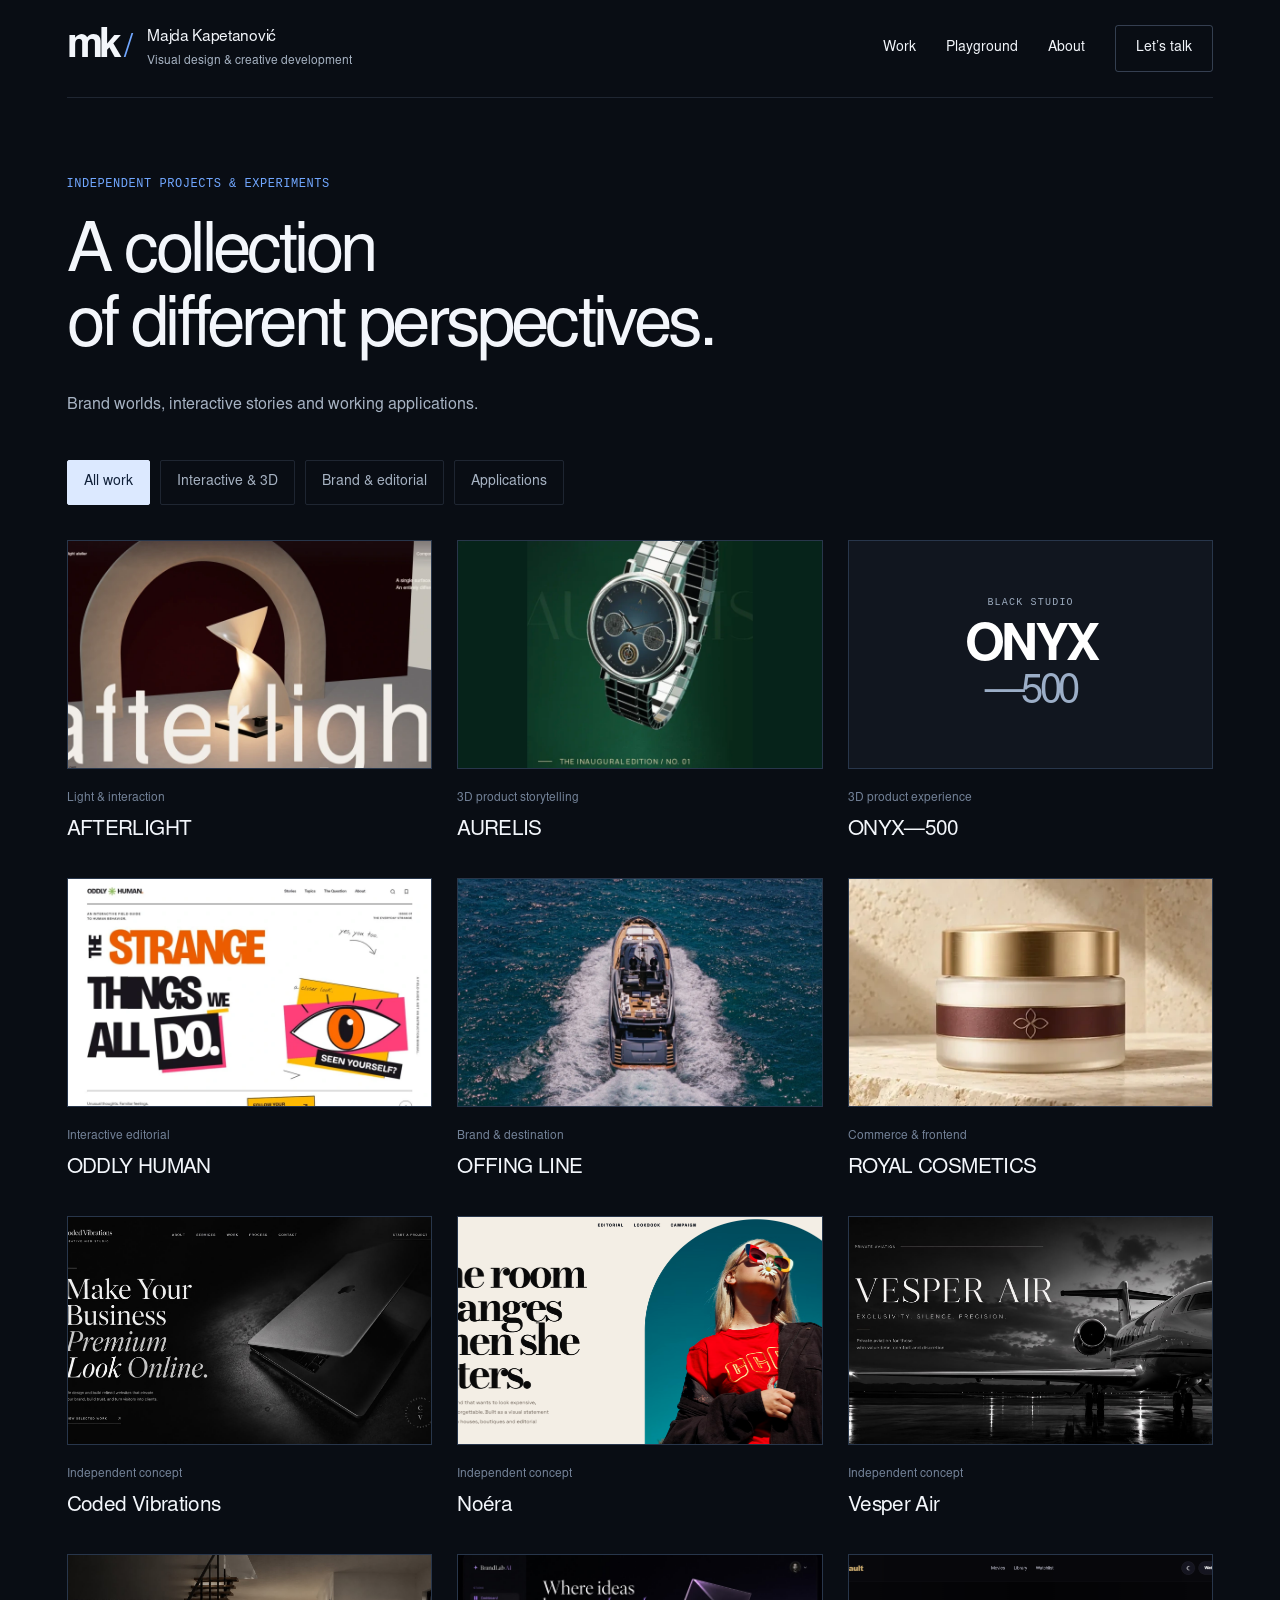
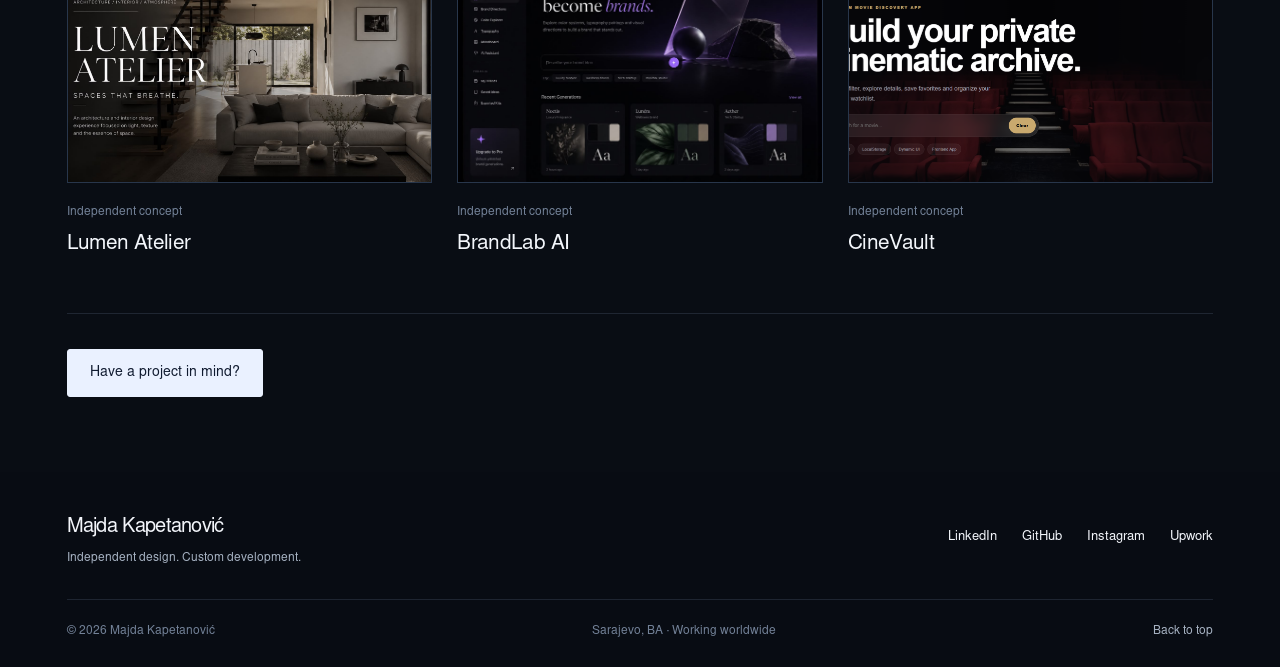
==== commit e2ff5a6b: "Publish separate dimensional portfolio review requested by Majda; preserve production" ====
--- a/all-work.html
+++ b/all-work.html
@@ -1 +1 @@
-<!doctype html><html lang="en"><head><meta charset="utf-8"><meta name="viewport" content="width=device-width,initial-scale=1"><title>The collected work — Majda Kapetanović</title><meta name="description" content="A collection of independent websites, 3D product experiences and frontend applications by Majda Kapetanović."><meta name="theme-color" content="#080808"><meta name="color-scheme" content="dark"><link rel="canonical" href="https://majdakapetanovic.com/all-work.html"><meta property="og:title" content="The collected work — Majda Kapetanović"><meta property="og:description" content="A collection of independent websites, 3D product experiences and frontend applications by Majda Kapetanović."><meta property="og:url" content="https://majdakapetanovic.com/all-work.html"><meta property="og:type" content="website"><meta property="og:image" content="https://majdakapetanovic.com/images/social-preview.png"><meta name="twitter:card" content="summary_large_image"><link rel="icon" href="/favicon.svg" type="image/svg+xml"><link rel="preload" href="/assets/atelier-sans.woff" as="font" type="font/woff" crossorigin><link rel="preload" href="/assets/atelier-serif.woff" as="font" type="font/woff" crossorigin><link rel="stylesheet" href="/signature.css"><script src="/signature.js" defer></script><script type="application/ld+json">{"@context": "https://schema.org", "@type": "CollectionPage", "name": "The collected work — Majda Kapetanović", "url": "https://majdakapetanovic.com/all-work.html", "author": {"@type": "Person", "name": "Majda Kapetanović", "url": "https://majdakapetanovic.com/"}}</script></head><body><a class="skip-link" href="#main-content">Skip to content</a><header class="site-header" id="top"><a class="brand" href="/" aria-label="Majda Kapetanović home">Majda Kapetanović<span>Independent designer & developer</span></a><nav id="site-navigation" aria-label="Main navigation"><a href="/#selected-work">Work</a><a href="/#about">About</a><a href="/#contact">Contact</a></nav><button class="menu-button" type="button" aria-label="Open navigation" aria-expanded="false" aria-controls="site-navigation"><span></span><span></span></button></header><main class="archive shell" id="main-content"><p class="small-label" data-reveal>Independent concepts & experiments</p><h1 data-reveal>The collected<br><em>work.</em></h1><p class="archive-description" data-reveal>Different briefs. Different worlds. A consistent attention to detail.</p><div class="archive-filters" role="group" aria-label="Filter projects"><button data-filter="all" aria-pressed="true">All work</button><button data-filter="interactive" aria-pressed="false">Interactive & 3D</button><button data-filter="brand" aria-pressed="false">Brand & editorial</button><button data-filter="app" aria-pressed="false">Applications</button></div><p class="filter-status sr-only" role="status" aria-live="polite"></p><div class="archive-grid"><article class="archive-project archive-afterlight" data-category="interactive" data-reveal><a class="archive-image" href="/work/afterlight.html" style="view-transition-name: project-afterlight" aria-label="Explore AFTERLIGHT"><img src="/assets/afterlight-real.webp" alt="Afterlight VELA 01 sculptural lamp against a burgundy architectural setting" loading="lazy" decoding="async" width="1875" height="1013"></a><div class="archive-meta"><h2><a href="/work/afterlight.html">AFTERLIGHT</a></h2><span>Light, form & interaction</span></div></article><article class="archive-project archive-aurelis" data-category="interactive" data-reveal><a class="archive-image" href="/work/aurelis.html" style="view-transition-name: project-aurelis" aria-label="Explore AURELIS"><img src="/images/aurelis-watch.webp" alt="Aurelis sculptural 3D luxury watch" loading="lazy" decoding="async" width="1875" height="1013"></a><div class="archive-meta"><h2><a href="/work/aurelis.html">AURELIS</a></h2><span>Time, taken apart</span></div></article><article class="archive-project archive-onyx-500" data-category="interactive" data-reveal><a class="archive-image" href="/work/onyx-500.html" style="view-transition-name: project-onyx-500" aria-label="Explore ONYX—500"><div class="onyx-title-art" aria-label="ONYX 500 interactive headphone project"><span class="onyx-kicker">BLACK STUDIO / WIRELESS HEADPHONES</span><strong>ONYX<span>—500</span></strong><span class="onyx-note">An interactive product experience.</span><span class="onyx-live">Explore the live 3D project</span></div></a><div class="archive-meta"><h2><a href="/work/onyx-500.html">ONYX—500</a></h2><span>Black studio. Wireless sound.</span></div></article><article class="archive-project archive-oddly-human" data-category="brand" data-reveal><a class="archive-image" href="/work/oddly-human.html" style="view-transition-name: project-oddly-human" aria-label="Explore ODDLY HUMAN"><img src="/assets/oddly.webp" alt="Oddly Human expressive orange and white editorial homepage" loading="lazy" decoding="async" width="1875" height="1013"></a><div class="archive-meta"><h2><a href="/work/oddly-human.html">ODDLY HUMAN</a></h2><span>Curiosity, made interactive</span></div></article><article class="archive-project archive-offing-line" data-category="brand" data-reveal><a class="archive-image" href="/work/offing-line.html" style="view-transition-name: project-offing-line" aria-label="Explore OFFING LINE"><img src="https://offing-line.vercel.app/images/passage-retouched-1920.webp" alt="Yacht crossing a deep blue Adriatic bay in the Offing Line charter experience" loading="lazy" decoding="async" width="1875" height="1013"></a><div class="archive-meta"><h2><a href="/work/offing-line.html">OFFING LINE</a></h2><span>A different kind of passage</span></div></article><article class="archive-project archive-royal-cosmetics" data-category="app" data-reveal><a class="archive-image" href="/work/royal-cosmetics.html" style="view-transition-name: project-royal-cosmetics" aria-label="Explore ROYAL COSMETICS"><img src="/images/royal-aurum.webp" alt="Royal Cosmetics beauty storefront" loading="lazy" decoding="async" width="1875" height="1013"></a><div class="archive-meta"><h2><a href="/work/royal-cosmetics.html">ROYAL COSMETICS</a></h2><span>Beauty with a working backbone</span></div></article><article class="archive-project" data-category="brand" data-reveal><a class="archive-image" href="https://majda03.github.io/Premium-Landing/" target="_blank" rel="noopener noreferrer" aria-label="Open Coded Vibrations"><img src="/images/coded-vibrations.jpeg" alt="Coded Vibrations site preview" loading="lazy" width="1200" height="900"></a><div class="archive-meta"><h2><a href="https://majda03.github.io/Premium-Landing/" target="_blank" rel="noopener noreferrer">Coded Vibrations</a></h2><span>Independent concept</span></div></article><article class="archive-project" data-category="brand" data-reveal><a class="archive-image" href="https://majda03.github.io/Noera-Fashion-Landing-Page/" target="_blank" rel="noopener noreferrer" aria-label="Open Noéra"><img src="/images/b.png" alt="Noéra editorial fashion website" loading="lazy" width="1200" height="900"></a><div class="archive-meta"><h2><a href="https://majda03.github.io/Noera-Fashion-Landing-Page/" target="_blank" rel="noopener noreferrer">Noéra</a></h2><span>Independent concept</span></div></article><article class="archive-project" data-category="brand" data-reveal><a class="archive-image" href="https://majda03.github.io/Premium-vibe-Landing-Page/" target="_blank" rel="noopener noreferrer" aria-label="Open Vesper Air"><img src="/images/vesper-air.jpeg" alt="Vesper Air luxury website" loading="lazy" width="1200" height="900"></a><div class="archive-meta"><h2><a href="https://majda03.github.io/Premium-vibe-Landing-Page/" target="_blank" rel="noopener noreferrer">Vesper Air</a></h2><span>Independent concept</span></div></article><article class="archive-project" data-category="brand" data-reveal><a class="archive-image" href="https://majda03.github.io/LUMEN-Atelier/" target="_blank" rel="noopener noreferrer" aria-label="Open Lumen Atelier"><img src="/images/lumen-atelier.jpeg" alt="Lumen Atelier architecture website" loading="lazy" width="1200" height="900"></a><div class="archive-meta"><h2><a href="https://majda03.github.io/LUMEN-Atelier/" target="_blank" rel="noopener noreferrer">Lumen Atelier</a></h2><span>Independent concept</span></div></article><article class="archive-project" data-category="app" data-reveal><a class="archive-image" href="https://majda03.github.io/BrandLab-AI-App/" target="_blank" rel="noopener noreferrer" aria-label="Open BrandLab AI"><img src="/images/brandlab-preview.jpeg" alt="BrandLab AI application preview" loading="lazy" width="1200" height="900"></a><div class="archive-meta"><h2><a href="https://majda03.github.io/BrandLab-AI-App/" target="_blank" rel="noopener noreferrer">BrandLab AI</a></h2><span>Independent concept</span></div></article><article class="archive-project" data-category="app" data-reveal><a class="archive-image" href="https://majda03.github.io/Cinema-applicaton-JavaScript-HTML-CSS/" target="_blank" rel="noopener noreferrer" aria-label="Open CineVault"><img src="/images/cinevault-preview1.png" alt="CineVault movie application preview" loading="lazy" width="1200" height="900"></a><div class="archive-meta"><h2><a href="https://majda03.github.io/Cinema-applicaton-JavaScript-HTML-CSS/" target="_blank" rel="noopener noreferrer">CineVault</a></h2><span>Independent concept</span></div></article></div><div class="archive-prompt"><a class="line-link" href="/#contact">Let’s talk about your idea<span class="link-line" aria-hidden="true"></span></a></div></main><footer class="footer shell"><div class="footer-top"><a href="/" class="footer-name">Majda Kapetanović</a><div class="social-links"><a href="https://www.linkedin.com/in/majda-kapetanovi%C4%87-b5982b284/" target="_blank" rel="noopener noreferrer">LinkedIn</a><a href="https://github.com/majda03" target="_blank" rel="noopener noreferrer">GitHub</a><a href="https://www.instagram.com/codedvibrations/" target="_blank" rel="noopener noreferrer">Instagram</a><a href="https://www.upwork.com/freelancers/~017c87bd321f2e297f" target="_blank" rel="noopener noreferrer">Upwork</a></div></div><div class="footer-bottom"><span>© 2026 Majda Kapetanović</span><span>Sarajevo, BA · Working worldwide</span><a href="#top">Back to the beginning</a></div></footer></body></html>+<!doctype html><html lang="en"><head><meta charset="utf-8"><meta name="viewport" content="width=device-width,initial-scale=1"><title>The project archive — Majda Kapetanović</title><meta name="description" content="A compact collection of independent websites, 3D experiences and frontend applications."><meta name="theme-color" content="#090d14"><meta name="color-scheme" content="dark"><link rel="canonical" href="https://majdakapetanovic.com/all-work.html"><meta property="og:type" content="website"><meta property="og:title" content="The project archive — Majda Kapetanović"><meta property="og:description" content="A compact collection of independent websites, 3D experiences and frontend applications."><meta property="og:url" content="https://majdakapetanovic.com/all-work.html"><meta property="og:image" content="https://majdakapetanovic.com/images/social-preview.png"><meta name="twitter:card" content="summary_large_image"><link rel="icon" href="/favicon.svg" type="image/svg+xml"><link rel="preload" as="font" type="font/otf" href="/assets/fonts/studio-sans.otf" crossorigin><link rel="preload" as="font" type="font/otf" href="/assets/fonts/studio-sans-bold.otf" crossorigin><link rel="stylesheet" href="/studio.css"><script src="/studio.js" defer></script><script type="application/ld+json">{"@context": "https://schema.org", "@type": "CollectionPage", "name": "The project archive — Majda Kapetanović", "url": "https://majdakapetanovic.com/all-work.html", "author": {"@type": "Person", "name": "Majda Kapetanović", "url": "https://majdakapetanovic.com/"}}</script></head><body><a class="skip-link" href="#main-content">Skip to content</a><header class="s-header" id="top"><a class="s-brand" href="/" aria-label="Majda Kapetanović, home"><span class="brand-mark" aria-hidden="true">mk<span>/</span></span><span class="brand-name">Majda Kapetanović<small>Visual design & creative development</small></span></a><nav id="s-navigation" aria-label="Main navigation"><a href="/#selected-work">Work</a><a href="/#playground">Playground</a><a href="/#about">About</a><button type="button" class="nav-enquire" data-enquire>Let’s talk</button></nav><button class="s-menu" type="button" aria-label="Open navigation" aria-expanded="false" aria-controls="s-navigation"><span></span><span></span></button></header><main id="main-content" class="s-archive s-shell"><div class="archive-heading"><span class="s-label">Independent projects & experiments</span><h1>A collection<br>of different perspectives.</h1><p>Brand worlds, interactive stories and working applications.</p></div><div class="archive-filters" role="group" aria-label="Filter projects"><button type="button" data-filter="all" aria-pressed="true">All work</button><button type="button" data-filter="interactive" aria-pressed="false">Interactive & 3D</button><button type="button" data-filter="brand" aria-pressed="false">Brand & editorial</button><button type="button" data-filter="app" aria-pressed="false">Applications</button></div><p class="filter-status sr-only" role="status" aria-live="polite"></p><div class="archive-grid"><article class="archive-card" data-category="interactive" data-reveal><a class="archive-card-image" href="/work/afterlight.html" aria-label="Explore AFTERLIGHT"><img class="" src="/assets/work/afterlight.webp" alt="Afterlight VELA 01 sculptural lamp against a burgundy architectural setting" width="800" height="500" loading=lazy decoding="async"></a><div class="archive-card-meta"><span>Light & interaction</span><h2><a href="/work/afterlight.html">AFTERLIGHT</a></h2></div></article><article class="archive-card" data-category="interactive" data-reveal><a class="archive-card-image" href="/work/aurelis.html" aria-label="Explore AURELIS"><img class="" src="/assets/work/aurelis.webp" alt="Aurelis sculptural 3D luxury watch" width="800" height="500" loading=lazy decoding="async"></a><div class="archive-card-meta"><span>3D product storytelling</span><h2><a href="/work/aurelis.html">AURELIS</a></h2></div></article><article class="archive-card" data-category="interactive" data-reveal><a class="archive-card-image" href="/work/onyx-500.html" aria-label="Explore ONYX—500"><div class="onyx-wordmark " aria-label="ONYX 500 project"><span>BLACK STUDIO</span><strong>ONYX<br><b>—500</b></strong><small>Interactive wireless headphones</small></div></a><div class="archive-card-meta"><span>3D product experience</span><h2><a href="/work/onyx-500.html">ONYX—500</a></h2></div></article><article class="archive-card" data-category="brand" data-reveal><a class="archive-card-image" href="/work/oddly-human.html" aria-label="Explore ODDLY HUMAN"><img class="" src="/assets/work/oddly-human.webp" alt="Oddly Human expressive orange and white editorial homepage" width="800" height="500" loading=lazy decoding="async"></a><div class="archive-card-meta"><span>Interactive editorial</span><h2><a href="/work/oddly-human.html">ODDLY HUMAN</a></h2></div></article><article class="archive-card" data-category="brand" data-reveal><a class="archive-card-image" href="/work/offing-line.html" aria-label="Explore OFFING LINE"><img class="" src="/assets/work/offing-line.webp" alt="Yacht crossing a deep blue Adriatic bay in the Offing Line charter experience" width="800" height="500" loading=lazy decoding="async"></a><div class="archive-card-meta"><span>Brand & destination</span><h2><a href="/work/offing-line.html">OFFING LINE</a></h2></div></article><article class="archive-card" data-category="app" data-reveal><a class="archive-card-image" href="/work/royal-cosmetics.html" aria-label="Explore ROYAL COSMETICS"><img class="" src="/assets/work/royal-cosmetics.webp" alt="Royal Cosmetics beauty storefront" width="800" height="500" loading=lazy decoding="async"></a><div class="archive-card-meta"><span>Commerce & frontend</span><h2><a href="/work/royal-cosmetics.html">ROYAL COSMETICS</a></h2></div></article><article class="archive-card" data-category="brand" data-reveal><a class="archive-card-image" href="https://majda03.github.io/Premium-Landing/" target="_blank" rel="noopener noreferrer" aria-label="Open Coded Vibrations"><img src="/images/coded-vibrations.jpeg" alt="Coded Vibrations site preview" width="1200" height="900" loading="lazy"></a><div class="archive-card-meta"><span>Independent concept</span><h2><a href="https://majda03.github.io/Premium-Landing/" target="_blank" rel="noopener noreferrer">Coded Vibrations</a></h2></div></article><article class="archive-card" data-category="brand" data-reveal><a class="archive-card-image" href="https://majda03.github.io/Noera-Fashion-Landing-Page/" target="_blank" rel="noopener noreferrer" aria-label="Open Noéra"><img src="/images/b.png" alt="Noéra editorial fashion website" width="1200" height="900" loading="lazy"></a><div class="archive-card-meta"><span>Independent concept</span><h2><a href="https://majda03.github.io/Noera-Fashion-Landing-Page/" target="_blank" rel="noopener noreferrer">Noéra</a></h2></div></article><article class="archive-card" data-category="brand" data-reveal><a class="archive-card-image" href="https://majda03.github.io/Premium-vibe-Landing-Page/" target="_blank" rel="noopener noreferrer" aria-label="Open Vesper Air"><img src="/images/vesper-air.jpeg" alt="Vesper Air luxury website" width="1200" height="900" loading="lazy"></a><div class="archive-card-meta"><span>Independent concept</span><h2><a href="https://majda03.github.io/Premium-vibe-Landing-Page/" target="_blank" rel="noopener noreferrer">Vesper Air</a></h2></div></article><article class="archive-card" data-category="brand" data-reveal><a class="archive-card-image" href="https://majda03.github.io/LUMEN-Atelier/" target="_blank" rel="noopener noreferrer" aria-label="Open Lumen Atelier"><img src="/images/lumen-atelier.jpeg" alt="Lumen Atelier architecture website" width="1200" height="900" loading="lazy"></a><div class="archive-card-meta"><span>Independent concept</span><h2><a href="https://majda03.github.io/LUMEN-Atelier/" target="_blank" rel="noopener noreferrer">Lumen Atelier</a></h2></div></article><article class="archive-card" data-category="app" data-reveal><a class="archive-card-image" href="https://majda03.github.io/BrandLab-AI-App/" target="_blank" rel="noopener noreferrer" aria-label="Open BrandLab AI"><img src="/images/brandlab-preview.jpeg" alt="BrandLab AI application preview" width="1200" height="900" loading="lazy"></a><div class="archive-card-meta"><span>Independent concept</span><h2><a href="https://majda03.github.io/BrandLab-AI-App/" target="_blank" rel="noopener noreferrer">BrandLab AI</a></h2></div></article><article class="archive-card" data-category="app" data-reveal><a class="archive-card-image" href="https://majda03.github.io/Cinema-applicaton-JavaScript-HTML-CSS/" target="_blank" rel="noopener noreferrer" aria-label="Open CineVault"><img src="/images/cinevault-preview1.png" alt="CineVault movie application preview" width="1200" height="900" loading="lazy"></a><div class="archive-card-meta"><span>Independent concept</span><h2><a href="https://majda03.github.io/Cinema-applicaton-JavaScript-HTML-CSS/" target="_blank" rel="noopener noreferrer">CineVault</a></h2></div></article></div><div class="archive-bottom"><button class="s-button" type="button" data-enquire>Have a project in mind?</button></div></main><footer class="s-footer s-shell"><div class="footer-main"><a class="footer-brand" href="/">Majda Kapetanović<span>Independent design. Custom development.</span></a><div class="footer-social"><a href="https://www.linkedin.com/in/majda-kapetanovi%C4%87-b5982b284/" target="_blank" rel="noopener noreferrer">LinkedIn</a><a href="https://github.com/majda03" target="_blank" rel="noopener noreferrer">GitHub</a><a href="https://www.instagram.com/codedvibrations/" target="_blank" rel="noopener noreferrer">Instagram</a><a href="https://www.upwork.com/freelancers/~017c87bd321f2e297f" target="_blank" rel="noopener noreferrer">Upwork</a></div></div><div class="footer-base"><span>© 2026 Majda Kapetanović</span><span>Sarajevo, BA · Working worldwide</span><a href="#top">Back to top</a></div></footer><dialog class="enquiry-dialog" id="enquiry-dialog" aria-labelledby="enquiry-heading"><div class="enquiry-inner"><div class="dialog-top"><span class="s-label">A new conversation</span><button type="button" class="close-dialog" aria-label="Close enquiry form"><span></span><span></span></button></div><h2 id="enquiry-heading">What are you<br>imagining?</h2><p>Tell me a little about the idea. I’ll reply personally.</p><form id="project-enquiry" action="https://formspree.io/f/maqlanry" method="POST"><input type="hidden" name="_subject" value="New portfolio project enquiry"><div class="form-pair"><label>Your name<input name="name" placeholder="Name or company" required autocomplete="name" maxlength="120"></label><label>Email address<input name="email" type="email" placeholder="you@company.com" required autocomplete="email" maxlength="254"></label></div><label>What do you need?<select name="service" required><option value="" selected disabled>Select a project type</option><option>Design & development</option><option>Interactive / 3D experience</option><option>Frontend development</option><option>Visual & interface design</option><option>Creative collaboration</option><option>Something else</option></select></label><label>A little about the project<textarea name="message" placeholder="The idea, the ambition, the details…" rows="3" required minlength="10" maxlength="6000"></textarea></label><label class="honeypot" aria-hidden="true">Leave empty<input name="_gotcha" tabindex="-1" autocomplete="off"></label><div class="form-end"><small>Your details are only used to reply.</small><button class="s-button" type="submit">Send enquiry</button></div><p class="form-status" role="status" aria-live="polite" hidden></p></form></div></dialog></body></html>
--- a/studio.css
+++ b/studio.css
@@ -0,0 +1,24 @@
+@font-face{font-family:Studio;src:url('/assets/fonts/studio-sans.otf') format('opentype');font-weight:400;font-display:swap}
+@font-face{font-family:Studio;src:url('/assets/fonts/studio-sans-bold.otf') format('opentype');font-weight:700;font-display:swap}
+:root{--bg:#090d14;--surface:#111823;--surface-2:#151f2d;--text:#f3f6fb;--muted:#a7b3c3;--faint:#738298;--line:#8ea7ce29;--blue:#71a7ff;--blue-strong:#3978f6;--sans:Studio,Arial,sans-serif;--mono:ui-monospace,'Courier New',monospace;--gutter:5.2vw;--ease:cubic-bezier(.2,.7,.2,1);color-scheme:dark}
+*{box-sizing:border-box}html{scroll-behavior:smooth;scroll-padding-top:105px}body{margin:0;background:var(--bg);color:var(--text);font:400 16px/1.65 var(--sans);-webkit-font-smoothing:antialiased}::selection{background:#80b0ff;color:#071020}a{color:inherit;text-decoration:none}button,input,textarea,select{font:inherit;color:inherit}button{cursor:pointer;background:none;border:0}h1,h2,h3,p,figure,fieldset,dl,dd{margin:0}h1,h2,h3{font-weight:400}fieldset{border:0;min-width:0;padding:0}em{font-style:normal}img{display:block;max-width:100%;height:auto}a,button,summary{-webkit-tap-highlight-color:transparent;touch-action:manipulation}button:focus-visible,a:focus-visible,input:focus-visible,textarea:focus-visible,select:focus-visible{outline:2px solid var(--blue);outline-offset:5px}.s-shell{padding-left:var(--gutter);padding-right:var(--gutter)}.s-label{display:block;font:400 .75rem/1.5 var(--mono);letter-spacing:.045em;text-transform:uppercase;color:var(--blue)}.skip-link{position:fixed;top:-100px;left:25px;z-index:150;padding:12px 20px;background:var(--text);color:var(--bg)}.skip-link:focus{top:18px}.sr-only,.honeypot{position:absolute!important;width:1px;height:1px;padding:0;overflow:hidden;clip:rect(0,0,0,0);white-space:nowrap}
+.s-header{height:98px;position:absolute;top:0;left:var(--gutter);right:var(--gutter);z-index:30;display:flex;align-items:center;justify-content:space-between;gap:30px;border-bottom:1px solid var(--line)}.s-brand{display:flex;align-items:center;gap:18px}.brand-mark{font-size:2.55rem;line-height:1;font-weight:700;letter-spacing:-.085em}.brand-mark>span{font-weight:400;color:var(--blue);font-size:.8em;margin-left:5px}.brand-name{font-size:0.97rem;line-height:1.35;letter-spacing:-.02em}.brand-name>small{display:block;font-size:0.75rem;line-height:1.4;color:var(--muted);margin-top:4px;letter-spacing:0}.s-header nav{display:flex;align-items:center;gap:30px;font-size:0.875rem}.s-header nav>a{position:relative;padding:8px 0}.s-header nav>a:after{content:'';position:absolute;left:0;right:0;bottom:3px;height:1px;background:var(--blue);transform:scaleX(0);transform-origin:left;transition:transform .4s var(--ease)}.s-header nav>a:hover:after{transform:scaleX(1)}.nav-enquire{padding:11px 20px;border:1px solid #a6c5f146;border-radius:3px;font-size:0.875rem;transition:background .3s,color .3s}.nav-enquire:hover{background:var(--text);color:var(--bg)}.s-menu{display:none}.s-button{display:inline-flex;align-items:center;justify-content:center;min-height:48px;padding:14px 22px;font-size:0.875rem;line-height:1.3;background:#eaf1ff;color:#101b30;border:1px solid #eaf1ff;border-radius:3px;transition:background .3s,border-color .3s,transform .4s var(--ease);text-align:center}.s-button:hover{background:#a9c9ff;border-color:#a9c9ff;transform:translateY(-2px)}.s-button-small{min-height:42px;padding:11px 16px;font-size:0.8125rem}.s-link{display:inline-flex;align-items:center;gap:20px;font-size:0.875rem;line-height:1.5;padding:9px 0;border-bottom:1px solid #a6c5f146;transition:color .35s,border-color .35s}.s-link:hover{color:var(--blue);border-color:var(--blue)}.link-detail{height:1px;width:25px;background:currentColor;transition:width .45s var(--ease)}.s-link:hover .link-detail{width:40px}.s-text-button{color:var(--muted);font-size:0.8125rem;padding:12px 0}.s-text-button:hover{color:var(--text)}
+.s-arrival{display:none;position:fixed;inset:0;z-index:100;background:var(--bg);align-items:center;justify-content:center;flex-direction:column;pointer-events:none}.s-arrival.is-active{display:flex;pointer-events:auto;animation:arrival-away .9s 1.3s var(--ease) both}.arrival-mark{font-size:clamp(70px,9vw,145px);font-weight:700;line-height:1;letter-spacing:-.09em;animation:quiet-in 1.1s var(--ease) both}.arrival-mark>span{color:var(--blue);font-weight:400;font-size:.85em;display:inline-block;margin-left:12px}.arrival-name{font-size:0.875rem;letter-spacing:.08em;margin-top:25px;color:var(--muted);animation:quiet-in 1.1s .25s both}.s-arrival>button{position:absolute;bottom:24px;right:var(--gutter);font-size:0.75rem;color:var(--muted);padding:12px}.intro-pending .s-arrival{display:flex;animation:arrival-away .9s 1.3s var(--ease) both}
+.s-hero{padding-top:149px;position:relative;min-height:850px;max-width:1800px;margin:0 auto;overflow:hidden}.hero-eyebrow{display:flex;justify-content:space-between;gap:25px;font:400 .75rem/1.5 var(--mono);color:var(--muted)}.hero-eyebrow>span:last-child{color:var(--faint)}.s-hero h1{font-size:clamp(65px,6.7vw,112px);line-height:1.025;letter-spacing:-.066em;text-align:center;margin-top:40px;position:relative;z-index:2}.s-hero h1>span{display:block}.s-hero h1 em{color:var(--blue)}.hero-studio{display:grid;grid-template-columns:1fr 2.6fr 1fr;align-items:center;gap:15px;margin-top:-3px;min-height:350px}.hero-note{position:relative;z-index:3;padding-top:20px}.hero-note>p{font-size:1.25rem;line-height:1.45;letter-spacing:-.025em}.hero-note>span{display:block;font-size:0.875rem;color:var(--muted);line-height:1.7;margin-top:19px;max-width:230px}.monogram-view{position:relative;min-width:0;touch-action:pan-y;align-self:stretch;display:flex;align-items:center;justify-content:center;user-select:none}.monogram-view>img{width:112%;max-width:none;position:relative;display:block;pointer-events:none;mask-image:linear-gradient(to right,transparent,#000 12%,#000 88%,transparent),linear-gradient(to bottom,transparent,#000 18%,#000 80%,transparent);mask-composite:intersect}.monogram-view:hover{cursor:ew-resize}.monogram-control{position:absolute;bottom:12px;left:50%;transform:translateX(-50%);display:flex;gap:15px;align-items:center;white-space:nowrap;font:400 .6875rem var(--mono);color:var(--muted);z-index:3;cursor:default}.monogram-control input{appearance:none;width:110px;background:transparent;height:30px;cursor:ew-resize;outline-offset:2px}.monogram-control input::-webkit-slider-runnable-track{height:1px;background:#7891b24d}.monogram-control input::-webkit-slider-thumb{appearance:none;width:9px;height:9px;background:var(--blue);border-radius:50%;margin-top:-4px}.monogram-control input::-moz-range-track{height:1px;background:#7891b24d}.monogram-control input::-moz-range-thumb{width:9px;height:9px;border:0;background:var(--blue);border-radius:50%}.hero-actions{display:flex;flex-direction:column;align-items:stretch;gap:14px;max-width:215px;justify-self:end;position:relative;z-index:3;padding-top:20px}.hero-actions .s-link{font-size:0.8125rem;justify-content:space-between;gap:12px}.hero-baseline{display:flex;justify-content:space-between;gap:25px;border-top:1px solid var(--line);padding:24px 0 34px;font-size:0.75rem;color:var(--muted);margin-top:12px}.hero-baseline>a{color:var(--text);border-bottom:1px solid #a6c5f146;padding-bottom:4px}.s-hero.is-entered h1{animation:heading-in 1.2s var(--ease) both}.s-hero.is-entered .hero-studio{animation:quiet-in 1.4s .15s var(--ease) both}
+.s-work{padding-top:90px;padding-bottom:105px;border-top:1px solid var(--line)}.s-section-heading{display:flex;justify-content:space-between;align-items:flex-end;gap:50px;margin-bottom:42px}.s-section-heading .s-label{margin-bottom:22px}.s-section-heading h2,.practice-lead h2,.about-content h2{font-size:clamp(34px,3.7vw,60px);line-height:1.12;letter-spacing:-.048em}.s-section-heading>p{font-size:1rem;line-height:1.7;color:var(--muted);padding-bottom:4px}.s-section-heading>.s-link{flex:none;margin-bottom:3px}.work-browser{display:grid;grid-template-columns:1.22fr 1fr;gap:5.5%;align-items:start}.work-tabs{display:flex;flex-direction:column;border-top:1px solid var(--line)}.work-tab{display:flex;align-items:center;position:relative;gap:22px;text-align:left;width:100%;min-height:98px;padding:18px 15px 18px 0;border-bottom:1px solid var(--line);transition:background .4s,padding .5s var(--ease)}.work-tab:before{content:'';position:absolute;top:0;bottom:0;left:0;width:2px;background:var(--blue);transform:scaleY(0);transition:transform .45s var(--ease)}.work-tab[aria-selected=true]{background:#142033;padding-left:18px;padding-right:18px}.work-tab[aria-selected=true]:before{transform:scaleY(1)}.work-tab:hover{background:#111a29}.work-thumb{width:82px;height:56px;flex:none;overflow:hidden;border-radius:2px;background:#131e2b}.work-thumb>img{width:100%;height:100%;object-fit:cover}.work-tab[data-project=aurelis] .work-thumb>img{object-fit:contain;background:#052319}.work-tab-title{flex:1;min-width:0}.work-tab-title>strong{display:block;font-size:1.45rem;line-height:1.2;letter-spacing:-.035em;font-weight:400}.work-tab-title>small{display:block;font-size:0.8125rem;color:var(--muted);margin-top:7px;line-height:1.4}.work-tab-open{font-size:0.75rem;color:var(--blue);opacity:0;transition:opacity .4s;padding-left:10px}.work-tab:hover .work-tab-open,.work-tab[aria-selected=true] .work-tab-open{opacity:1}.work-panel{border:1px solid var(--line);border-radius:6px;overflow:hidden;background:#101824;position:sticky;top:120px}.work-panel-media{height:238px;overflow:hidden;background:#182332}.work-panel-media>img{width:100%;height:100%;object-fit:cover}.work-panel-media[data-project=aurelis]>img{object-fit:contain;background:#062419}.work-panel-media[data-project=oddly-human]>img{object-position:top}.work-panel-copy{padding:25px 26px 28px}.work-panel-copy>.s-label{font-size:0.75rem;color:var(--faint);letter-spacing:.025em}.work-panel-copy h3{font-size:1.75rem;letter-spacing:-.04em;line-height:1.2;margin-top:14px}.work-panel-copy p{font-size:1rem;color:var(--muted);line-height:1.75;margin-top:15px;min-height:84px}.work-panel-links{display:flex;align-items:center;justify-content:space-between;gap:18px;margin-top:22px}.work-panel-links .s-link{font-size:0.8125rem;white-space:nowrap}.onyx-wordmark{height:100%;width:100%;display:flex;justify-content:center;align-items:center;flex-direction:column;background:#11161f;color:#fff;position:relative;overflow:hidden}.onyx-wordmark>span{font:400 .625rem var(--mono);color:#9aa9bc;letter-spacing:.12em}.onyx-wordmark>strong{font:700 3.9rem/.82 var(--sans);letter-spacing:-.07em;text-align:center;margin-top:20px}.onyx-wordmark>strong>b{font-size:.78em;font-weight:400;color:#9caec7}.onyx-wordmark>small{font-size:0.75rem;margin-top:22px;color:#9aa9bc}.work-thumb .onyx-wordmark>span,.work-thumb .onyx-wordmark>small{display:none}.work-thumb .onyx-wordmark>strong{font-size:1rem;line-height:1;margin:0}.work-thumb .onyx-wordmark>strong>b{font-size:.7em}
+.s-playground{padding-top:90px;padding-bottom:100px;background:#0d131d;border-top:1px solid var(--line);border-bottom:1px solid var(--line)}.playground-frame{display:grid;grid-template-columns:300px 1fr;overflow:hidden;border:1px solid #8ea7ce38;border-radius:7px;background:#101722;box-shadow:0 30px 90px #0002}.playground-controls{padding:30px 28px;border-right:1px solid var(--line)}.playground-heading{display:flex;align-items:center;gap:18px;padding-bottom:26px;margin-bottom:25px;border-bottom:1px solid var(--line)}.lab-mark{font-size:1.5rem;color:var(--blue);letter-spacing:-.06em}.playground-heading p{font-size:1rem;line-height:1.4;letter-spacing:-.02em}.playground-controls fieldset{margin-top:23px}.playground-controls legend{font-size:0.8125rem;margin-bottom:12px;color:var(--muted)}.choice-group{display:flex;flex-wrap:wrap;gap:7px}.choice-group>button{padding:9px 10px;border:1px solid #a6c5f12b;font-size:0.75rem;border-radius:2px;color:var(--muted);transition:background .25s,color .25s}.choice-group>button[aria-pressed=true]{background:#dce9ff;border-color:#dce9ff;color:#17263e}.palette-group{display:flex;gap:7px;flex-wrap:wrap}.palette-group>button{display:flex;align-items:center;gap:7px;font-size:0.75rem;padding:7px;border:1px solid transparent;color:var(--muted)}.palette-group>button[aria-pressed=true]{border-color:#a6c5f166;color:var(--text);background:#ffffff06}.palette-group i{display:block;width:13px;height:13px;border:1px solid #ffffff50;border-radius:50%;background:var(--swatch);flex:none}.motion-setting label{display:flex;align-items:center;justify-content:space-between;font:400 .75rem var(--mono);color:var(--muted)}.motion-setting input{width:100%;height:25px;margin-top:12px;accent-color:var(--blue);cursor:ew-resize}.playground-actions{display:flex;align-items:center;justify-content:space-between;gap:14px;margin-top:25px}.playground-actions .s-button{font-size:0.75rem;padding:10px 12px}.lab-note{font-size:0.75rem;color:var(--faint);line-height:1.7;margin-top:22px}.playground-result{min-width:0;padding:18px}.preview-bar{display:flex;align-items:center;justify-content:space-between;gap:15px;padding:0 4px 15px;color:var(--muted);font:400 .6875rem var(--mono)}.preview-bar>button{font:inherit;color:var(--blue);padding:5px 0;border-bottom:1px solid #71a7ff44}.lab-preview{--lab-bg:#11235b;--lab-fg:#f0f5ff;--lab-accent:#94b7ff;background:var(--lab-bg);color:var(--lab-fg);height:445px;padding:24px 30px;position:relative;overflow:hidden;transition:background .7s var(--ease),color .7s var(--ease)}.lab-preview[data-palette=pearl]{--lab-bg:#eeece5;--lab-fg:#182330;--lab-accent:#246bff}.lab-preview[data-palette=forest]{--lab-bg:#10372c;--lab-fg:#f0f0dc;--lab-accent:#cfe58e}.lab-preview-nav{display:flex;align-items:center;justify-content:space-between;gap:20px;font-size:0.75rem;letter-spacing:.03em;border-bottom:1px solid color-mix(in srgb,var(--lab-fg) 25%,transparent);padding-bottom:17px}.lab-preview-nav>span:first-child{letter-spacing:.14em}.lab-preview-nav>span:last-child{opacity:.7}.lab-preview-content{display:grid;grid-template-columns:1fr 1fr;align-items:center;height:calc(100% - 69px);gap:10px;position:relative}.lab-preview-kicker{font-size:0.75rem;letter-spacing:.04em;opacity:.7}.lab-preview-type h3{font-size:clamp(45px,5.4vw,83px);line-height:.92;letter-spacing:-.065em;margin-top:13px}.lab-preview-type h3>em{font-style:italic;color:var(--lab-accent)}.lab-preview-type p{font-size:0.75rem;line-height:1.6;margin-top:20px;opacity:.75}.lab-art{height:100%;position:relative;overflow:hidden}.lab-disc{position:absolute;border-radius:50%;background:var(--lab-accent);width:85%;aspect-ratio:1}.disc-one{top:14%;right:0}.disc-two{width:61%;bottom:11%;left:0;background:var(--lab-bg);border:1px solid color-mix(in srgb,var(--lab-fg) 55%,transparent)}.lab-square{width:74%;height:46%;border:1px solid var(--lab-fg);position:absolute;top:29%;left:11%;transform:rotate(-16deg)}.lab-art>span{position:absolute;right:15%;bottom:14%;font-size:2rem;letter-spacing:-.09em;color:var(--lab-fg)}.lab-preview-foot{display:flex;align-items:center;justify-content:space-between;gap:20px;font-size:0.75rem;border-top:1px solid color-mix(in srgb,var(--lab-fg) 25%,transparent);padding-top:14px;opacity:.7}.lab-preview[data-layout=product] .lab-preview-content{grid-template-columns:1fr 1.05fr}.lab-preview[data-layout=product] .lab-preview-type{order:2}.lab-preview[data-layout=product] .lab-art{order:1}.lab-preview[data-layout=product] .lab-disc{width:90%;top:16%;right:8%;border-radius:35% 35% 8% 8%}.lab-preview[data-layout=product] .disc-two{background:var(--lab-bg);width:65%;height:65%;left:4%;top:8%;border-radius:50%;transform:rotate(-15deg)}.lab-preview[data-layout=product] .lab-square{width:32%;height:45%;top:32%;left:40%;border-width:2px;transform:rotate(12deg)}.lab-preview[data-layout=product] .lab-art>span{left:31%;bottom:20%;right:auto}.lab-preview[data-layout=type] .lab-art{display:none}.lab-preview[data-layout=type] .lab-preview-content{display:block;padding-top:24px}.lab-preview[data-layout=type] .lab-preview-type h3{font-weight:700;font-size:clamp(57px,7vw,110px);text-transform:uppercase;line-height:.85;margin-top:10px}.lab-preview[data-layout=type] .lab-preview-type h3>br:first-child{display:none}.lab-preview[data-layout=type] .lab-preview-type h3>em{display:block;font-style:normal;letter-spacing:-.055em}.lab-preview[data-layout=type] .lab-preview-type p{position:absolute;bottom:13px;right:0;margin:0;text-align:right}.playground-result pre{margin:15px 0 0;padding:18px;background:#080f1a;border:1px solid var(--line);font:.75rem/1.8 var(--mono);color:#a5c8ff;white-space:pre-wrap;overflow-wrap:anywhere}.playground-result pre[hidden]{display:none}
+.s-practice{padding-top:100px;padding-bottom:100px}.practice-lead{display:grid;grid-template-columns:1fr 1fr;column-gap:10%;align-items:end}.practice-lead>.s-label{grid-column:1/-1;margin-bottom:24px}.practice-lead>p{font-size:1rem;line-height:1.8;color:var(--muted);max-width:420px;justify-self:end;padding-bottom:3px}.practice-columns{display:grid;grid-template-columns:repeat(3,1fr);gap:40px;margin-top:50px}.practice-columns article{border-top:1px solid var(--line);padding-top:26px}.practice-columns h3{font-size:1.5rem;letter-spacing:-.035em;line-height:1.3}.practice-columns p{font-size:1rem;color:var(--muted);line-height:1.85;margin-top:19px}.practice-columns article>span{display:block;font:400 .6875rem/1.7 var(--mono);color:var(--faint);margin-top:24px}.practice-columns .s-link{font-size:0.8125rem;margin-top:20px}.s-about{padding-top:100px;padding-bottom:110px;border-top:1px solid var(--line);display:grid;grid-template-columns:.7fr 1.3fr;gap:12%;align-items:center}.about-portrait{max-width:325px;position:relative}.about-portrait:before{content:'';position:absolute;inset:22px -20px -20px 22px;border:1px solid var(--line);z-index:-1}.about-portrait>img{width:100%;aspect-ratio:.82;object-fit:cover;object-position:top;filter:grayscale(1)}.about-portrait>span{display:block;font:400 .6875rem/1.5 var(--mono);color:var(--muted);margin-top:18px}.about-content>.s-label{margin-bottom:22px}.about-content h2{font-size:clamp(36px,4.1vw,64px);line-height:1.08}.about-content>p{font-size:1rem;color:var(--muted);line-height:1.85;margin-top:22px;max-width:650px}.about-content>p.about-intro{font-size:1.125rem;color:#e3ebf7;line-height:1.7;margin-top:30px}.about-tools{padding-top:25px;border-top:1px solid var(--line);margin-top:32px}.about-tools>.s-label{font-size:0.75rem;color:var(--faint)}.about-tools>p{font-size:0.9375rem;color:var(--muted);line-height:1.9;margin-top:13px}.s-contact{padding-top:80px;padding-bottom:90px;background:#101a2a;border-top:1px solid #aac8f333;display:grid;grid-template-columns:1.3fr .7fr;gap:10%;align-items:center}.s-contact .s-label{margin-bottom:25px}.s-contact h2{font-size:clamp(44px,5.6vw,87px);line-height:1.04;letter-spacing:-.055em}.s-contact h2 em{color:var(--blue)}.s-contact p{font-size:1rem;color:var(--muted);line-height:1.8;max-width:430px;margin-top:28px}.contact-action{display:flex;align-items:flex-start;flex-direction:column;gap:24px;justify-self:end}.contact-action>.s-button{min-width:220px}.contact-action>a{font-size:1rem;border-bottom:1px solid #a6c5f146;padding-bottom:5px}.contact-action>span{font-size:0.8125rem;color:var(--muted);line-height:1.8}.s-footer{padding-top:40px;padding-bottom:25px;background:#080c13}.footer-main{display:flex;align-items:center;justify-content:space-between;gap:30px;padding-bottom:32px}.footer-brand{font-size:1.25rem;letter-spacing:-.035em;line-height:1.5}.footer-brand>span{display:block;font-size:0.75rem;color:var(--muted);margin-top:7px;letter-spacing:0}.footer-social{display:flex;gap:25px;flex-wrap:wrap;font-size:0.8125rem}.footer-social a{padding-bottom:3px;border-bottom:1px solid transparent}.footer-social a:hover{border-color:var(--blue)}.footer-base{display:flex;align-items:center;justify-content:space-between;gap:25px;padding-top:22px;border-top:1px solid var(--line);color:var(--faint);font-size:0.75rem}.footer-base>a{color:var(--muted)}
+/* Enquiry opens only when the visitor chooses to start a conversation. */
+.enquiry-dialog{background:#111b2a;color:var(--text);border:1px solid #9eb8dd55;border-radius:7px;padding:0;width:min(590px,calc(100vw - 32px));max-height:calc(100svh - 40px);overflow:auto}.enquiry-dialog::backdrop{background:#030813dc;backdrop-filter:blur(7px)}.enquiry-inner{padding:30px 35px 35px}.dialog-top{display:flex;align-items:center;justify-content:space-between;gap:25px}.dialog-top>.s-label{font-size:0.75rem}.close-dialog{width:38px;height:38px;display:grid;place-items:center;position:relative;border:1px solid var(--line);border-radius:50%;flex:none}.close-dialog>span{height:1px;width:15px;background:var(--text);position:absolute;transform:rotate(45deg)}.close-dialog>span:last-child{transform:rotate(-45deg)}.enquiry-inner h2{font-size:2.75rem;letter-spacing:-.055em;line-height:1.05;margin-top:24px}.enquiry-inner>p{font-size:0.9375rem;color:var(--muted);line-height:1.7;margin-top:18px;max-width:390px}.enquiry-inner form{margin-top:25px}.enquiry-inner label{display:block;font-size:0.8125rem;color:#bdcadd;margin-top:19px}.form-pair{display:grid;grid-template-columns:1fr 1fr;gap:24px}.form-pair label{margin-top:0}.enquiry-inner input,.enquiry-inner select,.enquiry-inner textarea{width:100%;display:block;background:transparent;color:var(--text);border:0;border-bottom:1px solid #a6c5f140;border-radius:0;padding:11px 0;font-size:1rem;outline:none}.enquiry-inner input::placeholder,.enquiry-inner textarea::placeholder{color:#7e8ea6;opacity:1}.enquiry-inner input:focus,.enquiry-inner select:focus,.enquiry-inner textarea:focus{border-color:var(--blue)}.enquiry-inner textarea{resize:vertical;min-height:90px}.enquiry-inner select{appearance:none;padding-right:30px;background:url("data:image/svg+xml,%3Csvg xmlns='http://www.w3.org/2000/svg' width='12' height='8'%3E%3Cpath d='m1 1 5 5 5-5' stroke='%239bbbea' fill='none'/%3E%3C/svg%3E") no-repeat right 4px center}.enquiry-inner select:invalid{color:#7e8ea6}.enquiry-inner option{background:#111b2a;color:var(--text)}.form-end{display:flex;align-items:center;justify-content:space-between;gap:20px;margin-top:25px}.form-end small{font-size:0.75rem;line-height:1.7;color:var(--muted);max-width:160px}.form-end button{white-space:nowrap;flex:none}.form-status{font-size:0.875rem;line-height:1.8;margin-top:20px;color:var(--blue)}.form-status a{text-decoration:underline}.s-button:disabled{opacity:.6;cursor:wait}
+/* Secondary pages keep the same compact proportions. */
+.s-archive{padding-top:175px;padding-bottom:75px}.archive-heading h1,.case-heading h1{font-size:clamp(45px,5.4vw,85px);line-height:1.07;letter-spacing:-.055em;margin-top:26px}.archive-heading>p{font-size:1rem;color:var(--muted);margin-top:25px}.archive-filters{display:flex;gap:10px;flex-wrap:wrap;margin:42px 0 35px}.archive-filters>button{font-size:0.8125rem;padding:10px 16px;border:1px solid var(--line);color:var(--muted);border-radius:2px}.archive-filters>button[aria-pressed=true]{color:#102039;background:#dce9ff;border-color:#dce9ff}.archive-grid{display:grid;grid-template-columns:repeat(3,1fr);gap:34px 25px}.archive-card[hidden]{display:none}.archive-card-image{display:block;aspect-ratio:1.6;overflow:hidden;background:#142032;border:1px solid var(--line)}.archive-card-image>img{width:100%;height:100%;object-fit:cover;transition:transform .8s var(--ease)}.archive-card-image:hover>img{transform:scale(1.04)}.archive-card-meta{padding-top:15px}.archive-card-meta>span{font-size:0.75rem;color:var(--faint)}.archive-card-meta h2{font-size:1.3rem;line-height:1.3;letter-spacing:-.03em;margin-top:7px}.archive-card .onyx-wordmark>strong{font-size:3.2rem}.archive-card .onyx-wordmark>small{display:none}.archive-bottom{margin-top:55px;padding-top:35px;border-top:1px solid var(--line)}.s-case{padding-top:155px;padding-bottom:80px}.case-back{display:inline-block;color:var(--muted);font-size:0.8125rem;padding-bottom:4px;border-bottom:1px solid var(--line)}.case-heading{padding:45px 0 40px}.case-heading h1{margin-top:22px}.case-heading>p:last-child{font-size:1.375rem;color:var(--muted);letter-spacing:-.02em;margin-top:22px}.case-overview{display:grid;grid-template-columns:1.15fr .85fr;gap:6%;align-items:center;padding-bottom:50px}.case-preview{height:330px;overflow:hidden;border:1px solid var(--line);background:#142032}.case-preview>img{width:100%;height:100%;object-fit:contain}.case-summary>p{font-size:1.0625rem;color:#dce7f6;line-height:1.8;margin-top:18px}.case-summary dl{margin-top:23px}.case-summary dl>div{margin-bottom:16px}.case-summary dt{font:400 .6875rem/1.6 var(--mono);color:var(--faint);text-transform:uppercase}.case-summary dd{font-size:0.875rem;color:var(--muted);line-height:1.7;margin-top:5px}.case-summary .s-button{margin-top:13px}.case-story{border-top:1px solid var(--line);padding-top:10px}.case-story>section{display:grid;grid-template-columns:.7fr 1.3fr;gap:12%;padding:38px 0;border-bottom:1px solid var(--line)}.case-story h2{font-size:1.75rem;letter-spacing:-.035em;line-height:1.3}.case-story p{font-size:1rem;line-height:1.9;color:var(--muted);max-width:730px}.case-more{padding-top:45px;display:flex;align-items:flex-end;justify-content:space-between;gap:40px}.case-more h2{font-size:2.4rem;line-height:1.1;letter-spacing:-.04em}
+@keyframes quiet-in{from{opacity:0;transform:translateY(18px)}to{opacity:1;transform:translateY(0)}}@keyframes heading-in{from{opacity:.3;clip-path:inset(0 0 25% 0);transform:translateY(20px)}to{opacity:1;clip-path:inset(0);transform:translateY(0)}}@keyframes arrival-away{from{opacity:1;visibility:visible}to{opacity:0;visibility:hidden}}.will-reveal{opacity:0;transform:translateY(22px);transition:opacity 1s var(--ease),transform 1s var(--ease)}.will-reveal.is-revealed{opacity:1;transform:translateY(0)}
+@view-transition{navigation:auto}::view-transition-group(*){animation-duration:.5s;animation-timing-function:cubic-bezier(.2,.7,.2,1)}
+@media(min-width:1700px){:root{--gutter:max(6vw,calc((100vw - 1540px)/2))}.s-hero{min-height:960px}.hero-studio{min-height:410px}.s-hero h1{font-size:110px}.work-browser{grid-template-columns:1.15fr 1fr}.work-panel-media{height:280px}}
+@media(max-width:1100px){.s-header nav{gap:22px}.brand-name{font-size:0.875rem}.brand-name>small{font-size:0.75rem}.s-hero{min-height:800px}.s-hero h1{font-size:7vw}.hero-studio{grid-template-columns:1fr 2.3fr 1fr;min-height:330px}.hero-note>p{font-size:1.1rem}.hero-note>span{font-size:0.8125rem}.hero-actions .s-button{font-size:0.8125rem;padding:13px 17px}.hero-baseline>span:nth-child(2){display:none}.hero-baseline{margin-top:25px}.work-browser{gap:4%;grid-template-columns:1.1fr 1fr}.work-tab{gap:15px;min-height:94px}.work-tab-title>strong{font-size:1.23rem}.work-thumb{width:68px;height:51px}.work-tab-open{display:none}.work-panel-copy{padding:23px}.work-panel-copy p{min-height:110px}.work-panel-links{gap:12px}.work-panel-links .s-button{font-size:0.75rem;padding:10px 12px}.work-panel-links .s-link{font-size:0.75rem}.playground-frame{grid-template-columns:275px 1fr}.playground-controls{padding:25px 20px}.playground-result{padding:15px}.lab-preview{padding:22px}.lab-preview-nav>span:last-child{display:none}.lab-preview-type h3{font-size:6vw}.lab-preview-foot{font-size:0.75rem}.lab-preview[data-layout=type] .lab-preview-type h3{font-size:8vw}.practice-columns{gap:28px}.practice-columns p{font-size:0.9375rem}.s-about{gap:9%}.about-portrait{max-width:280px}.about-content h2{font-size:4.3vw}.s-contact{gap:7%}.contact-action>.s-button{min-width:200px}.case-overview{gap:5%}.case-preview{height:300px}.archive-grid{gap:30px 22px}}
+@media(max-width:760px){:root{--gutter:6vw}html{scroll-padding-top:85px}.s-header{height:88px;gap:20px}.s-brand{gap:12px}.brand-mark{font-size:2.15rem}.brand-name{font-size:0.8rem}.brand-name>small{font-size:0.75rem;margin-top:3px;max-width:185px}.s-menu{display:block;width:42px;height:42px;position:relative;z-index:35;padding:11px 7px;flex:none}.s-menu>span{display:block;height:1px;background:var(--text);margin:6px 0;transition:transform .4s var(--ease)}.s-menu[aria-expanded=true]>span:first-child{transform:translateY(3.5px) rotate(45deg)}.s-menu[aria-expanded=true]>span:last-child{transform:translateY(-3.5px) rotate(-45deg)}.s-header nav{display:none;position:absolute;top:79px;left:0;right:0;background:#121c2d;border:1px solid #91add447;border-radius:4px;flex-direction:column;align-items:stretch;padding:24px 27px;gap:7px;box-shadow:0 20px 60px #0004}.s-header nav.is-open{display:flex}.s-header nav>a{font-size:1rem;padding:12px 0}.s-header nav .nav-enquire{font-size:0.9375rem;padding:12px;margin-top:10px}.s-hero{padding-top:119px;min-height:800px;overflow:hidden}.hero-eyebrow{font-size:0.75rem;line-height:1.7;letter-spacing:0;display:block;max-width:280px;margin:0 auto;text-align:center}.hero-eyebrow>span:first-child{display:block}.hero-eyebrow>span:last-child{display:none}.s-hero h1{font-size:clamp(37px,9.1vw,67px);line-height:1.06;letter-spacing:-.06em;margin-top:29px}.s-hero h1>span{white-space:nowrap}.hero-studio{display:flex;flex-direction:column;position:relative;gap:0;margin-top:12px;min-height:0}.monogram-view{order:1;min-height:265px;width:100%;align-self:auto}.monogram-view>img{width:127%;max-width:none;margin-top:-10px}.monogram-control{font-size:0.75rem;bottom:8px;gap:12px}.monogram-control input{width:85px}.hero-note{order:2;padding-top:13px;text-align:center}.hero-note>p{font-size:1rem;line-height:1.4}.hero-note>p>br{display:none}.hero-note>p>br:after{content:' '}.hero-note>span{font-size:0.8125rem;margin-top:10px;max-width:310px;line-height:1.6}.hero-note>span>br{display:none}.hero-actions{order:3;flex-direction:row;align-items:center;justify-content:center;flex-wrap:wrap;gap:12px 20px;max-width:none;justify-self:auto;margin-top:16px;padding-top:0}.hero-actions .s-button{font-size:0.8125rem;min-height:43px;padding:12px 17px}.hero-actions .s-link{font-size:0.75rem;gap:10px}.hero-actions .link-detail{display:none}.hero-baseline{margin-top:30px;padding-top:20px;padding-bottom:25px;font-size:0.75rem;line-height:1.7;gap:25px}.hero-baseline>span:first-child{max-width:180px}.hero-baseline>a{white-space:nowrap;align-self:flex-start;font-size:0.75rem}.s-work{padding-top:55px;padding-bottom:60px}.s-section-heading{display:block;margin-bottom:30px}.s-section-heading .s-label{font-size:0.75rem;line-height:1.6;margin-bottom:20px}.s-section-heading h2,.practice-lead h2,.about-content h2{font-size:clamp(30px,7.8vw,48px);line-height:1.13}.s-section-heading>.s-link{font-size:0.8125rem;margin-top:23px;gap:20px}.s-section-heading>p{font-size:0.9375rem;margin-top:23px;line-height:1.7}.work-browser{grid-template-columns:1fr;gap:25px}.work-tabs{display:grid;grid-template-columns:1fr 1fr;border:1px solid var(--line);border-radius:4px;overflow:hidden;gap:0}.work-tab{min-height:0;padding:15px 10px 16px!important;display:flex;flex-direction:column;align-items:flex-start;gap:13px;border-bottom:1px solid var(--line);border-right:1px solid var(--line)}.work-tab:nth-child(even){border-right:0}.work-tab:nth-last-child(-n+2){border-bottom:0}.work-tab:before{width:100%;height:2px;bottom:auto;left:0;right:0;transform:scaleX(0)}.work-tab[aria-selected=true]:before{transform:scaleX(1)}.work-thumb{width:100%;height:auto;aspect-ratio:1.65}.work-tab-title>strong{font-size:0.98rem;line-height:1.2;letter-spacing:-.025em}.work-tab-title>small{font-size:0.75rem;line-height:1.45;margin-top:6px}.work-tab-open{display:none}.work-thumb .onyx-wordmark>strong{font-size:1.65rem;line-height:.9}.work-thumb .onyx-wordmark>strong>b{font-size:.7em}.work-panel{position:relative;top:auto;border-radius:4px}.work-panel-media{height:auto;aspect-ratio:1.6}.work-panel-copy{padding:22px}.work-panel-copy>.s-label{font-size:0.75rem}.work-panel-copy h3{font-size:1.5rem;margin-top:13px}.work-panel-copy p{font-size:0.9375rem;min-height:0;line-height:1.75;margin-top:14px}.work-panel-links{margin-top:20px;gap:16px}.work-panel-links .s-button{font-size:0.75rem;min-height:40px;padding:10px 13px}.work-panel-links .s-link{font-size:0.75rem}.s-playground{padding-top:55px;padding-bottom:60px}.playground-frame{grid-template-columns:1fr;border-radius:5px}.playground-controls{padding:23px 22px;border-right:0;border-bottom:1px solid var(--line)}.playground-heading{padding-bottom:20px;margin-bottom:18px;gap:15px}.playground-heading p{font-size:0.9375rem;line-height:1.35}.playground-heading p>br{display:none}.lab-mark{font-size:1.3rem}.playground-controls fieldset{margin-top:18px}.playground-controls legend{font-size:0.75rem;margin-bottom:10px}.choice-group{gap:7px}.choice-group>button{font-size:0.75rem;padding:9px 12px}.palette-group{gap:10px}.palette-group>button{font-size:0.75rem;padding:7px 6px}.motion-setting{display:none}.playground-actions{margin-top:20px;justify-content:flex-start;gap:24px}.playground-actions .s-button{min-height:40px;font-size:0.75rem;padding:10px 14px}.lab-note{font-size:0.75rem;line-height:1.6;margin-top:18px}.lab-note>br{display:none}.playground-result{padding:12px}.preview-bar{font-size:0.75rem;padding-bottom:12px;gap:10px}.preview-bar>button{white-space:nowrap}.lab-preview{height:365px;padding:19px}.lab-preview-nav{font-size:0.75rem;padding-bottom:13px}.lab-preview-content{height:calc(100% - 61px);grid-template-columns:1fr 1fr;gap:8px}.lab-preview-kicker{font-size:0.75rem}.lab-preview-type h3{font-size:clamp(43px,12vw,74px);line-height:.95;margin-top:12px}.lab-preview-type p{font-size:0.75rem;line-height:1.6;margin-top:16px}.lab-preview-foot{font-size:0.75rem;line-height:1.6;padding-top:12px;gap:10px}.lab-art>span{font-size:1.5rem}.disc-one{top:20%}.disc-two{bottom:15%}.lab-square{height:42%;top:34%}.lab-preview[data-layout=product] .lab-preview-content{grid-template-columns:.92fr 1.08fr}.lab-preview[data-layout=product] .lab-preview-type h3{font-size:11.2vw}.lab-preview[data-layout=type] .lab-preview-type h3{font-size:16.5vw}.lab-preview[data-layout=type] .lab-preview-type p{font-size:0.75rem;bottom:15px}.playground-result pre{font-size:0.75rem;padding:15px;line-height:1.8}.s-practice{padding-top:60px;padding-bottom:60px}.practice-lead{display:block}.practice-lead>.s-label{font-size:0.75rem;margin-bottom:22px}.practice-lead>p{font-size:0.9375rem;line-height:1.85;margin-top:25px;max-width:none}.practice-columns{grid-template-columns:1fr;gap:30px;margin-top:34px}.practice-columns article{padding-top:23px}.practice-columns h3{font-size:1.4rem}.practice-columns p{font-size:1rem;line-height:1.8;margin-top:16px}.practice-columns article>span{font-size:0.75rem;margin-top:18px}.practice-columns .s-link{font-size:0.8125rem;margin-top:15px}.s-about{padding-top:60px;padding-bottom:70px;grid-template-columns:1fr;gap:40px}.about-portrait{max-width:235px;width:73%;margin:0 auto}.about-portrait:before{inset:16px -16px -16px 16px}.about-portrait>span{font-size:0.75rem;line-height:1.6;margin-top:15px}.about-content>.s-label{font-size:0.75rem;margin-bottom:22px}.about-content h2{font-size:clamp(35px,9vw,54px)}.about-content>p{font-size:1rem;line-height:1.85;margin-top:21px}.about-content>p.about-intro{font-size:1.0625rem;line-height:1.7;margin-top:27px}.about-tools{margin-top:27px;padding-top:23px}.about-tools>.s-label{font-size:0.75rem}.about-tools>p{font-size:0.875rem;line-height:1.95;margin-top:13px}.s-contact{padding-top:55px;padding-bottom:60px;grid-template-columns:1fr;gap:32px}.s-contact .s-label{font-size:0.75rem;margin-bottom:23px}.s-contact h2{font-size:clamp(40px,10vw,65px);line-height:1.07}.s-contact p{font-size:1rem;line-height:1.8;max-width:340px;margin-top:25px}.contact-action{justify-self:start;gap:20px}.contact-action>.s-button{min-width:220px}.contact-action>a{font-size:0.9375rem}.contact-action>span{font-size:0.75rem;line-height:1.8}.s-footer{padding-top:33px;padding-bottom:25px}.footer-main{display:block;padding-bottom:27px}.footer-brand{font-size:1.2rem}.footer-brand>span{font-size:0.75rem;line-height:1.6;margin-top:7px}.footer-social{gap:23px;margin-top:25px;font-size:0.75rem}.footer-base{flex-wrap:wrap;gap:12px 20px;font-size:0.75rem;line-height:1.6;padding-top:22px}.footer-base>a{flex-basis:100%;margin-top:6px}.enquiry-dialog{width:calc(100vw - 26px);max-height:calc(100svh - 26px);border-radius:5px}.enquiry-inner{padding:23px 22px 27px}.dialog-top>.s-label{font-size:0.75rem}.close-dialog{width:34px;height:34px}.enquiry-inner h2{font-size:2.4rem;margin-top:24px}.enquiry-inner>p{font-size:0.9375rem;margin-top:18px}.enquiry-inner form{margin-top:24px}.form-pair{grid-template-columns:1fr;gap:19px}.enquiry-inner label{font-size:0.8125rem}.enquiry-inner input,.enquiry-inner select,.enquiry-inner textarea{font-size:16px}.form-end{gap:15px}.form-end small{font-size:0.75rem;max-width:130px}.form-end .s-button{font-size:0.8125rem;padding:12px 16px;min-height:43px}.s-archive{padding-top:145px;padding-bottom:55px}.archive-heading>.s-label{font-size:0.75rem}.archive-heading h1{font-size:clamp(36px,9vw,60px);line-height:1.1;margin-top:25px}.archive-heading>p{font-size:0.9375rem;margin-top:22px}.archive-filters{gap:7px;margin-top:30px;margin-bottom:27px}.archive-filters>button{font-size:0.75rem;padding:9px 11px}.archive-grid{grid-template-columns:1fr 1fr;gap:28px 15px}.archive-card-image{aspect-ratio:1.35}.archive-card-meta{padding-top:12px}.archive-card-meta>span{font-size:0.75rem;line-height:1.5;display:block}.archive-card-meta h2{font-size:0.98rem;line-height:1.25;letter-spacing:-.025em;margin-top:7px}.archive-card .onyx-wordmark>span{font-size:0.75rem}.archive-card .onyx-wordmark>strong{font-size:2rem;line-height:.85;margin-top:12px}.archive-bottom{margin-top:38px;padding-top:28px}.s-case{padding-top:132px;padding-bottom:55px}.case-back{font-size:0.75rem}.case-heading{padding:35px 0 30px}.case-heading>.s-label{font-size:0.75rem}.case-heading h1{font-size:clamp(35px,9vw,62px);line-height:1.1;margin-top:22px}.case-heading>p:last-child{font-size:1.125rem;line-height:1.5;margin-top:20px}.case-overview{grid-template-columns:1fr;gap:25px;padding-bottom:35px}.case-preview{height:auto;aspect-ratio:1.5}.case-preview .onyx-wordmark{min-height:200px}.case-summary>.s-label{font-size:0.75rem}.case-summary>p{font-size:1rem;line-height:1.8;margin-top:15px}.case-summary dl{margin-top:22px}.case-summary dt{font-size:0.75rem}.case-summary dd{font-size:0.875rem}.case-summary .s-button{font-size:0.8125rem;margin-top:10px}.case-story{padding-top:3px}.case-story>section{display:block;padding:28px 0}.case-story h2{font-size:1.5rem;margin-bottom:17px}.case-story p{font-size:1rem;line-height:1.85}.case-more{display:block;padding-top:35px}.case-more h2{font-size:2rem;margin-bottom:20px}.case-more>.s-link{font-size:0.875rem}}
+@media(max-width:380px){.s-hero{min-height:790px}.s-hero h1{font-size:9vw}.hero-eyebrow{font-size:0.75rem}.monogram-view{min-height:245px}.hero-actions{gap:10px 15px}.hero-actions .s-button{font-size:0.75rem;padding:11px 14px}.hero-actions .s-link{font-size:0.75rem}.hero-note>p{font-size:0.9375rem}.work-tab-title>strong{font-size:0.87rem}.work-tab-title>small{font-size:0.75rem}.work-panel-copy{padding:19px}.work-panel-copy h3{font-size:1.35rem}.work-panel-links{gap:12px}.work-panel-links .s-button{font-size:0.75rem;padding:10px 11px}.work-panel-links .s-link{font-size:0.75rem}.lab-preview{padding:17px;height:345px}.lab-preview-type h3{font-size:11.7vw}.lab-preview[data-layout=type] .lab-preview-type h3{font-size:16vw}.lab-preview-foot{font-size:0.75rem}.archive-grid{gap:25px 13px}.archive-card-meta h2{font-size:0.9rem}.footer-social{gap:20px}.enquiry-inner{padding:22px 19px 25px}.form-end .s-button{font-size:0.75rem;padding:11px 13px}.form-end small{max-width:115px}}
+@media(prefers-reduced-motion:reduce){html{scroll-behavior:auto}*,*:before,*:after{animation:none!important;transition:none!important}.s-arrival{display:none!important}.will-reveal{opacity:1!important;transform:none!important}::view-transition-group(*){animation:none!important}}
+
+.monogram-view .model-canvas{position:absolute;left:50%;top:50%;transform:translate(-50%,-50%);width:112%;height:auto;aspect-ratio:960/560;pointer-events:none;mask-image:linear-gradient(to right,transparent,#000 12%,#000 88%,transparent),linear-gradient(to bottom,transparent,#000 18%,#000 80%,transparent);mask-composite:intersect}.model-ready #monogram-image{opacity:0}.choice-group>button,.palette-group>button,.playground-controls legend,.archive-filters>button,.enquiry-inner label{font-size:.875rem}.hero-note>p>br{display:initial}
+@media(max-width:760px){.monogram-view .model-canvas{width:127%;margin-top:-5px}.hero-note>p>br{display:block}.hero-note>span>br{display:initial}.hero-note{padding-top:9px}.s-hero{min-height:850px}.playground-actions .s-button{font-size:.8125rem}.hero-eyebrow{font-size:.75rem;max-width:320px}.brand-name>small{font-size:.6875rem}.hero-baseline{font-size:.75rem}.hero-baseline>a{font-size:.75rem}.work-tab-title>small{font-size:.75rem}.work-tab-title>strong{font-size:1rem}.work-panel-links{flex-wrap:wrap}.work-panel-links .s-link{font-size:.8125rem}.archive-card-meta>span{font-size:.75rem}.footer-base{font-size:.75rem}}
